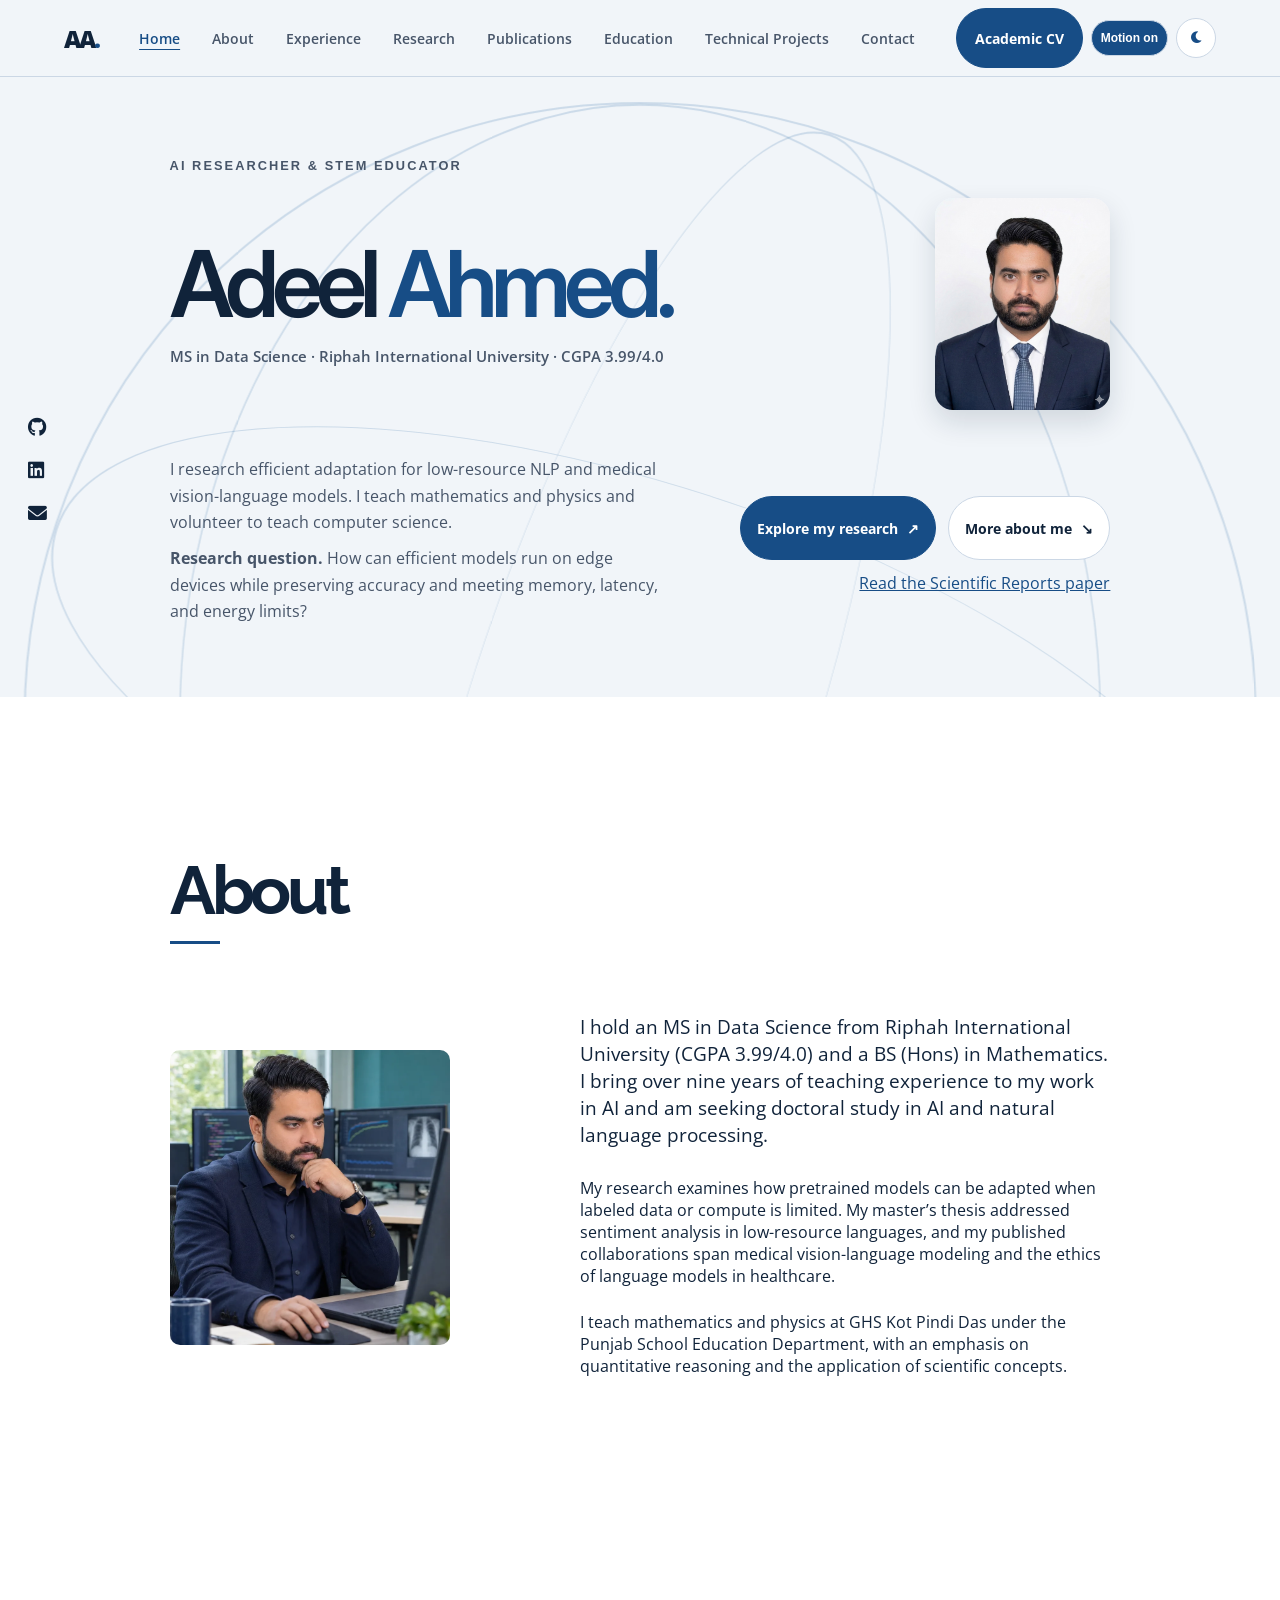
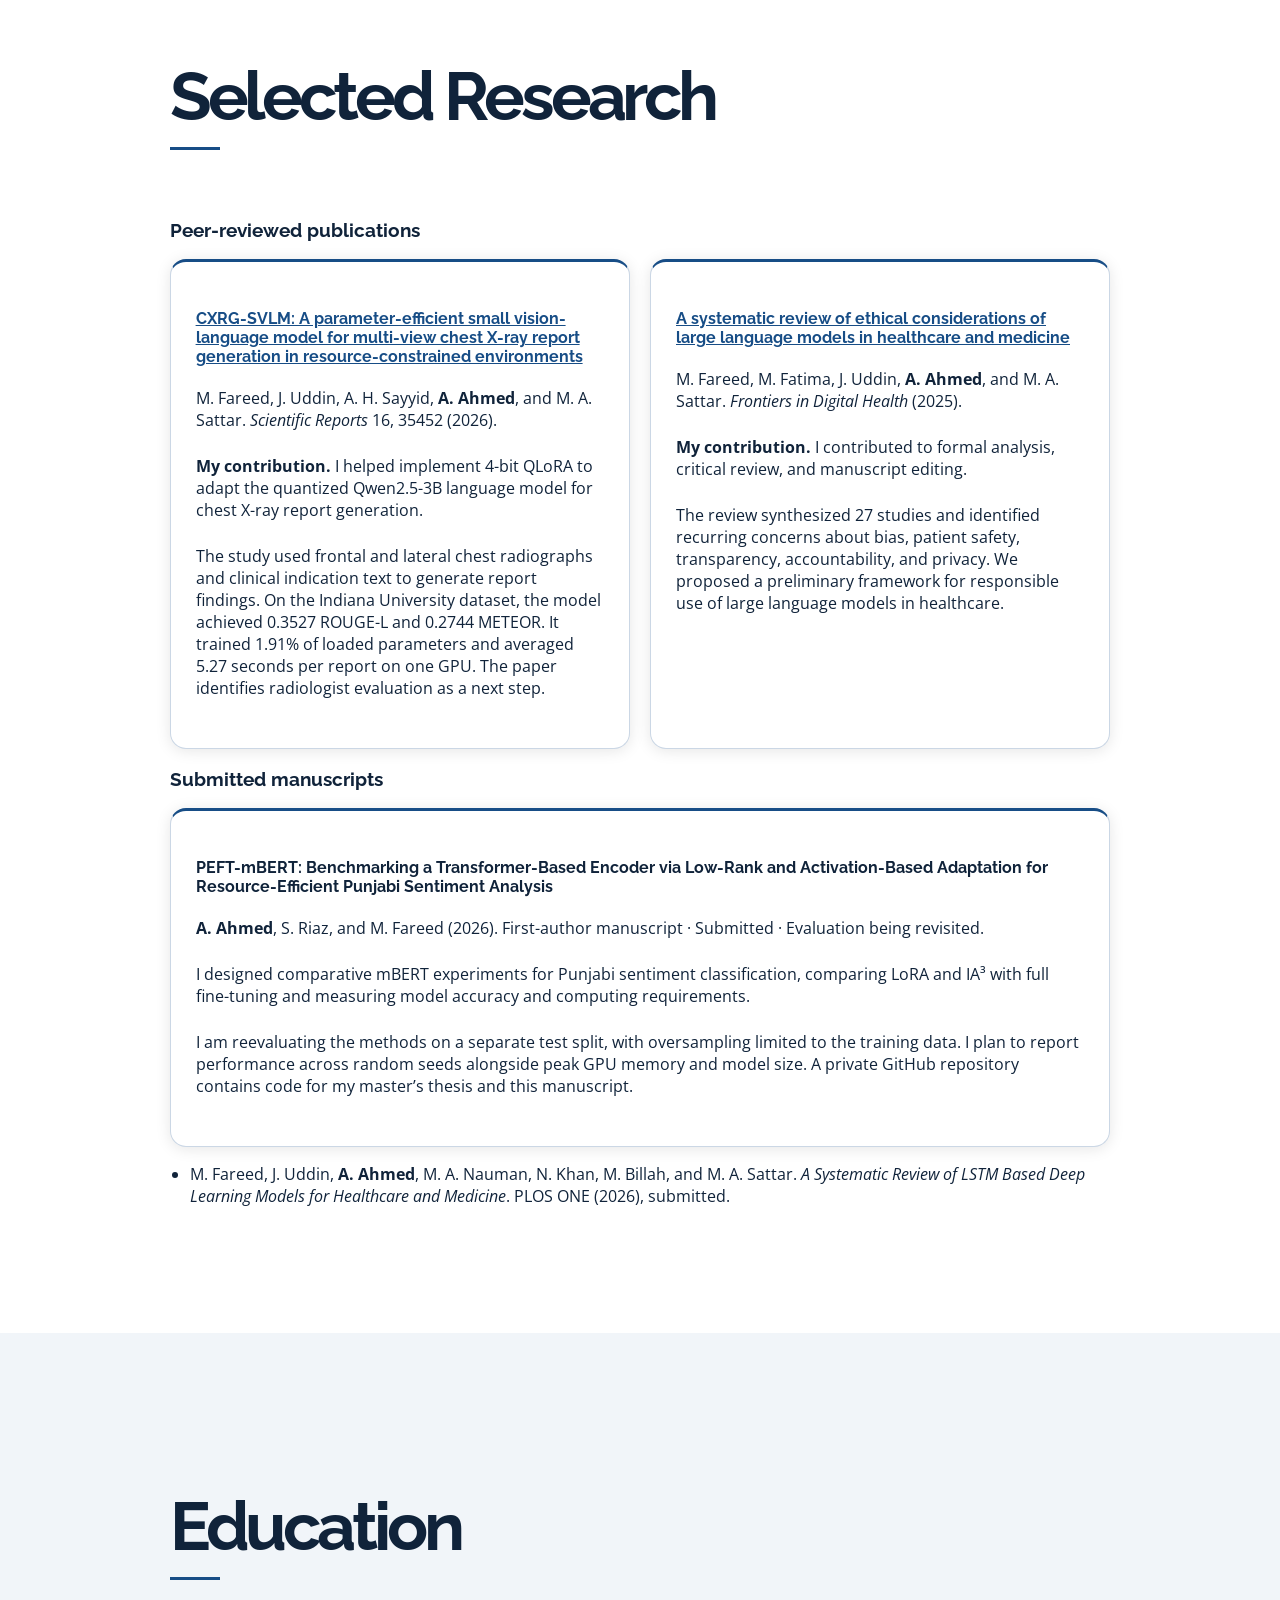
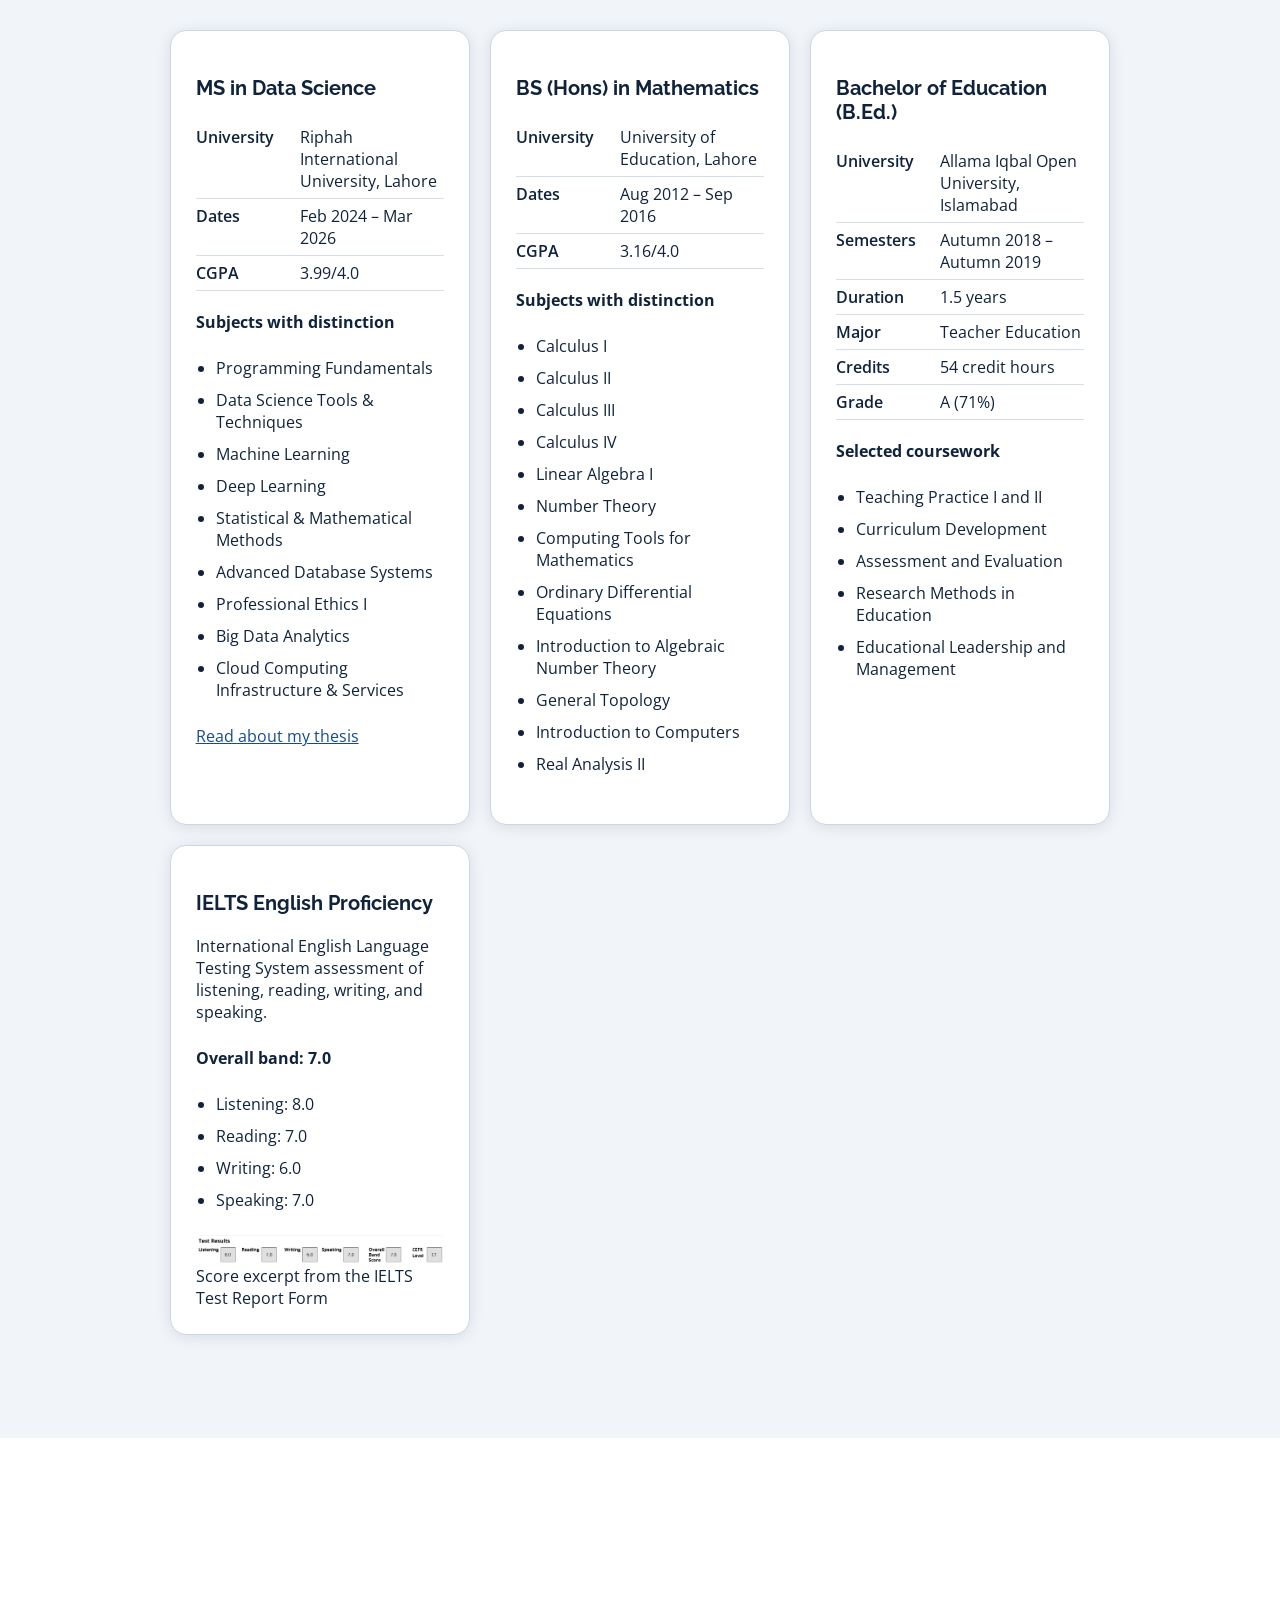
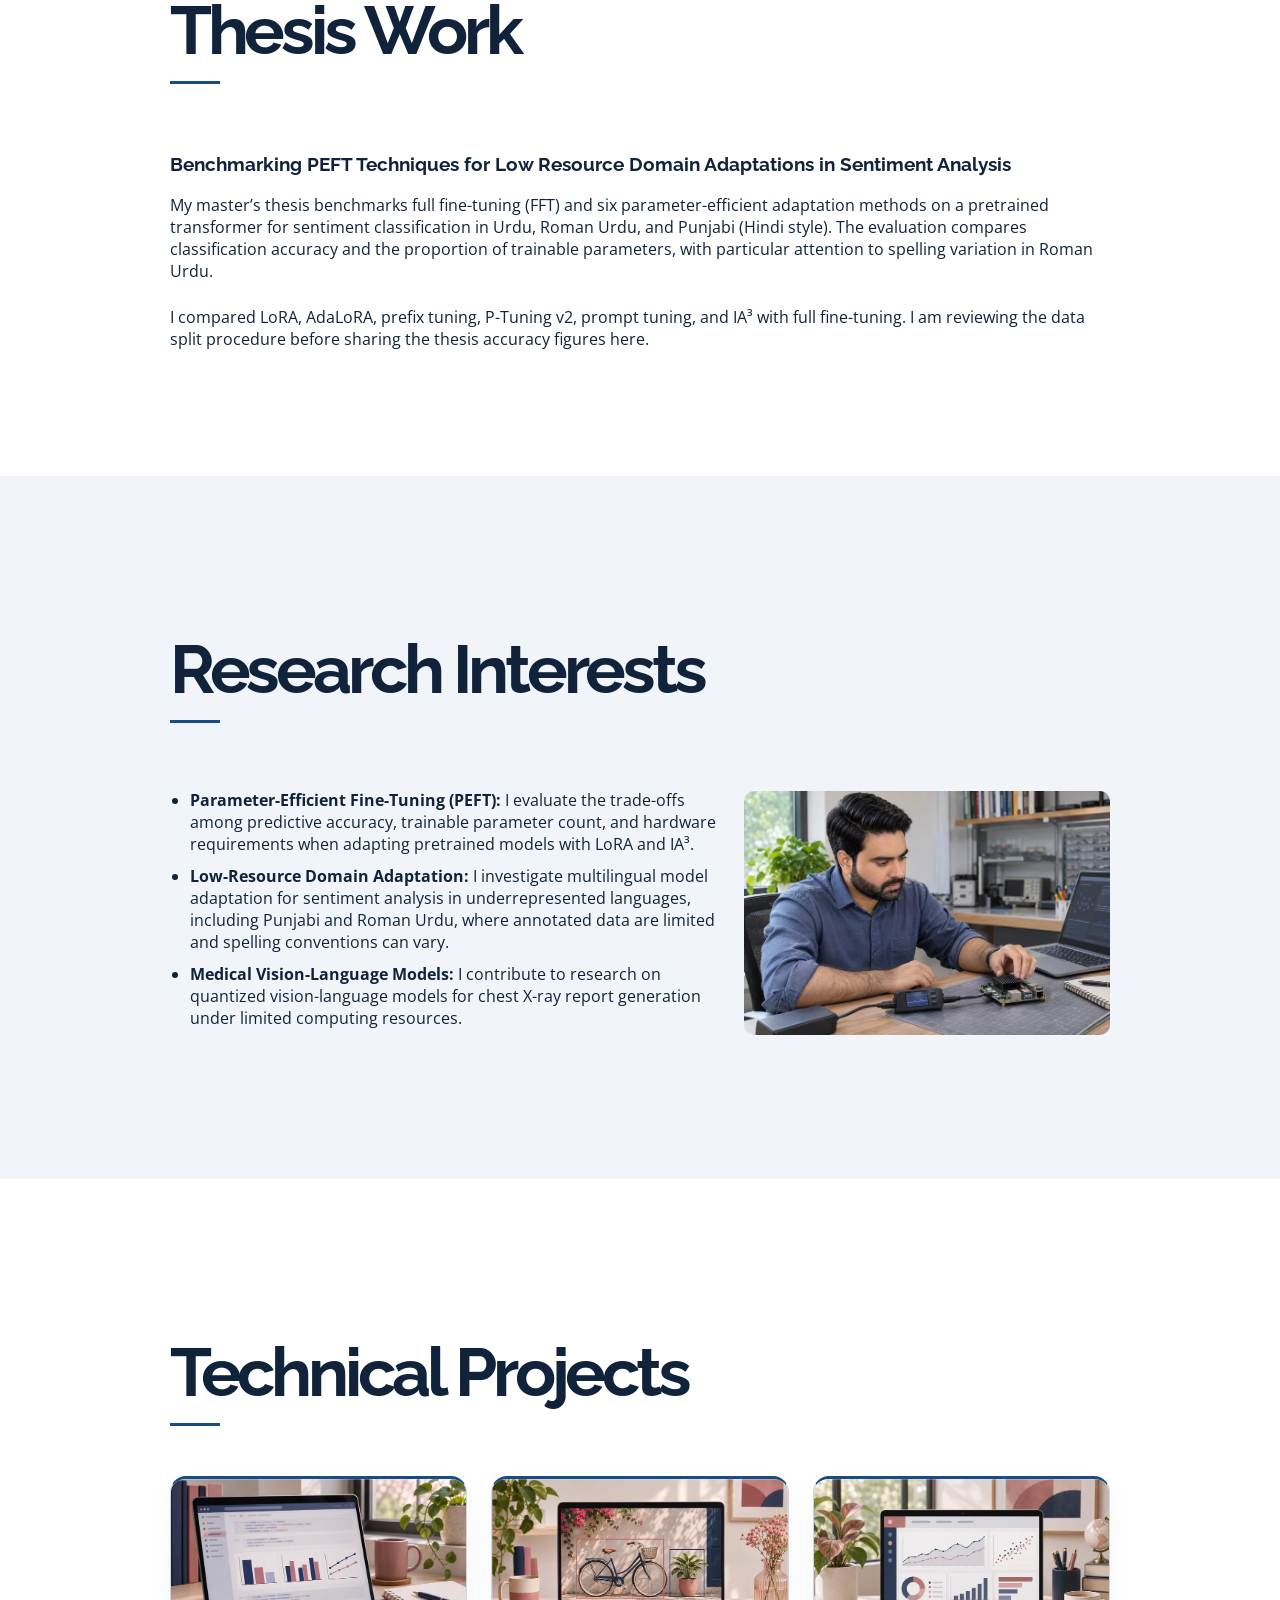
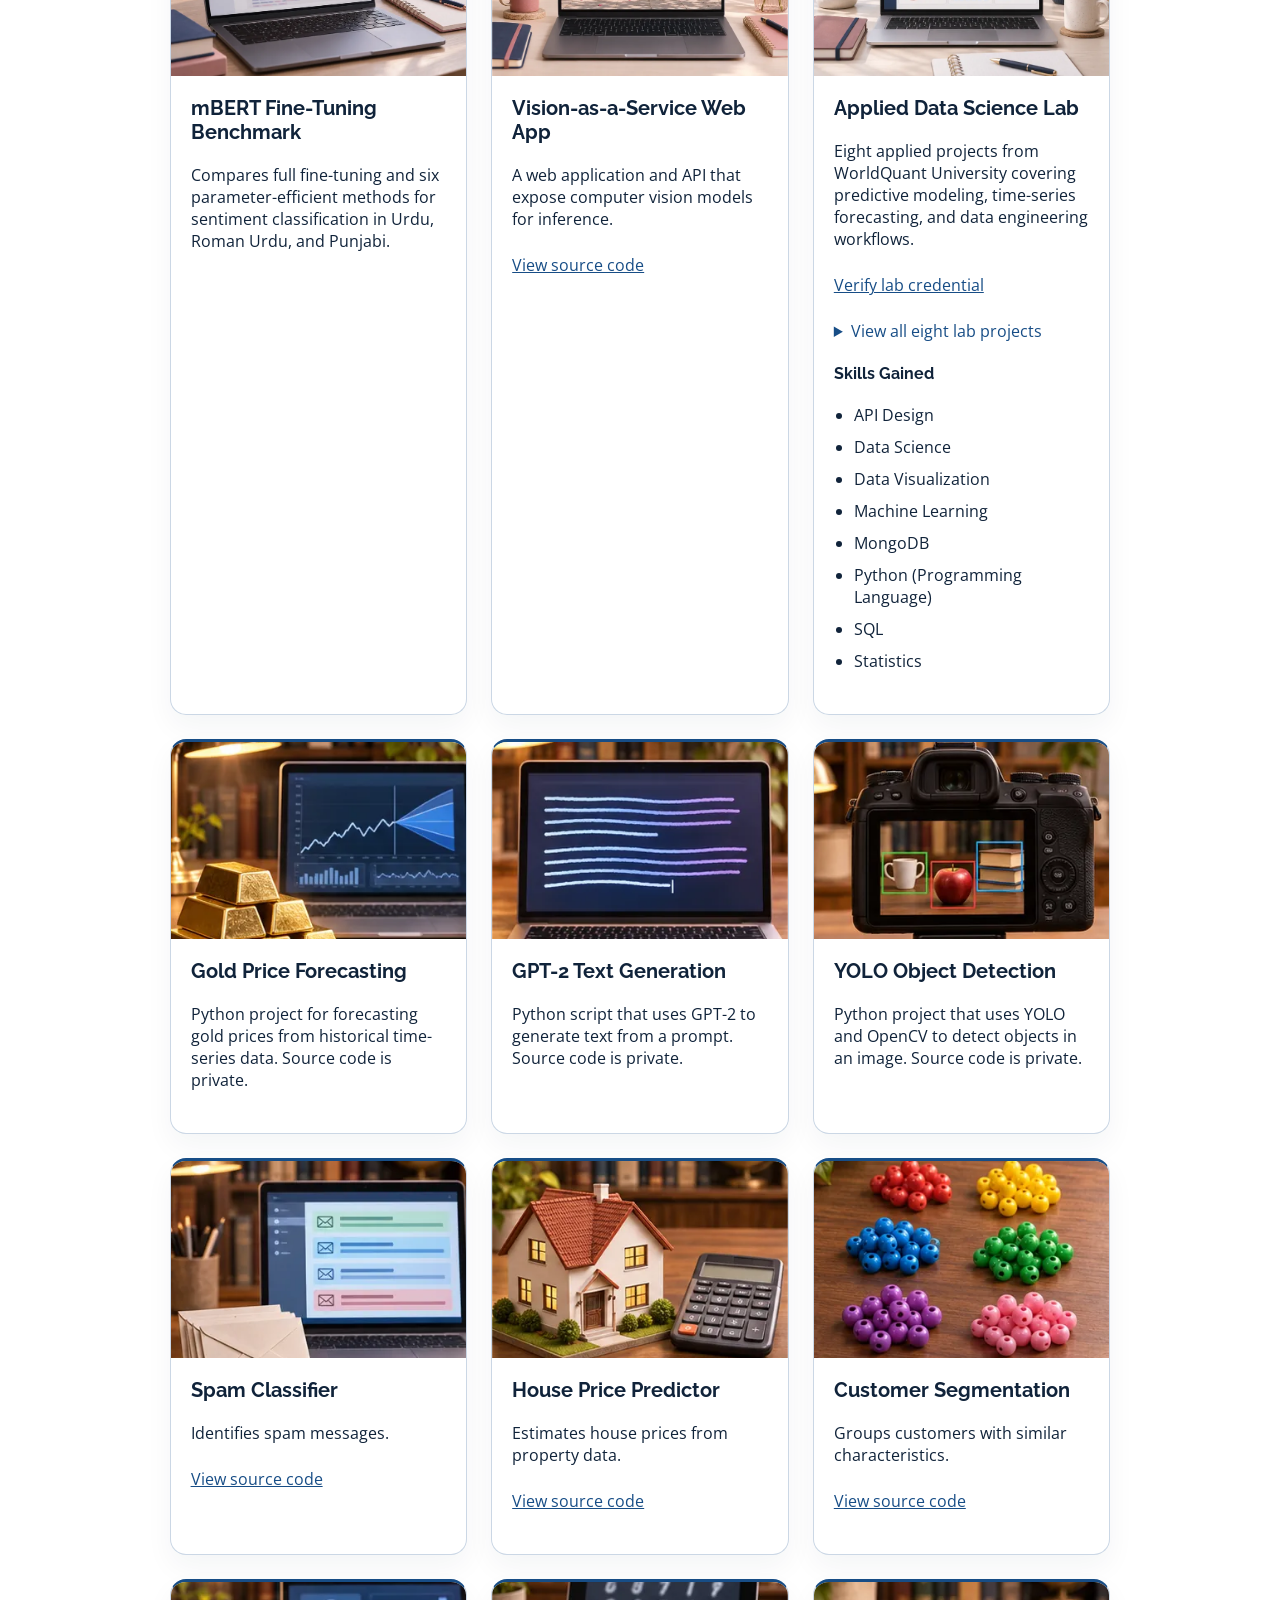
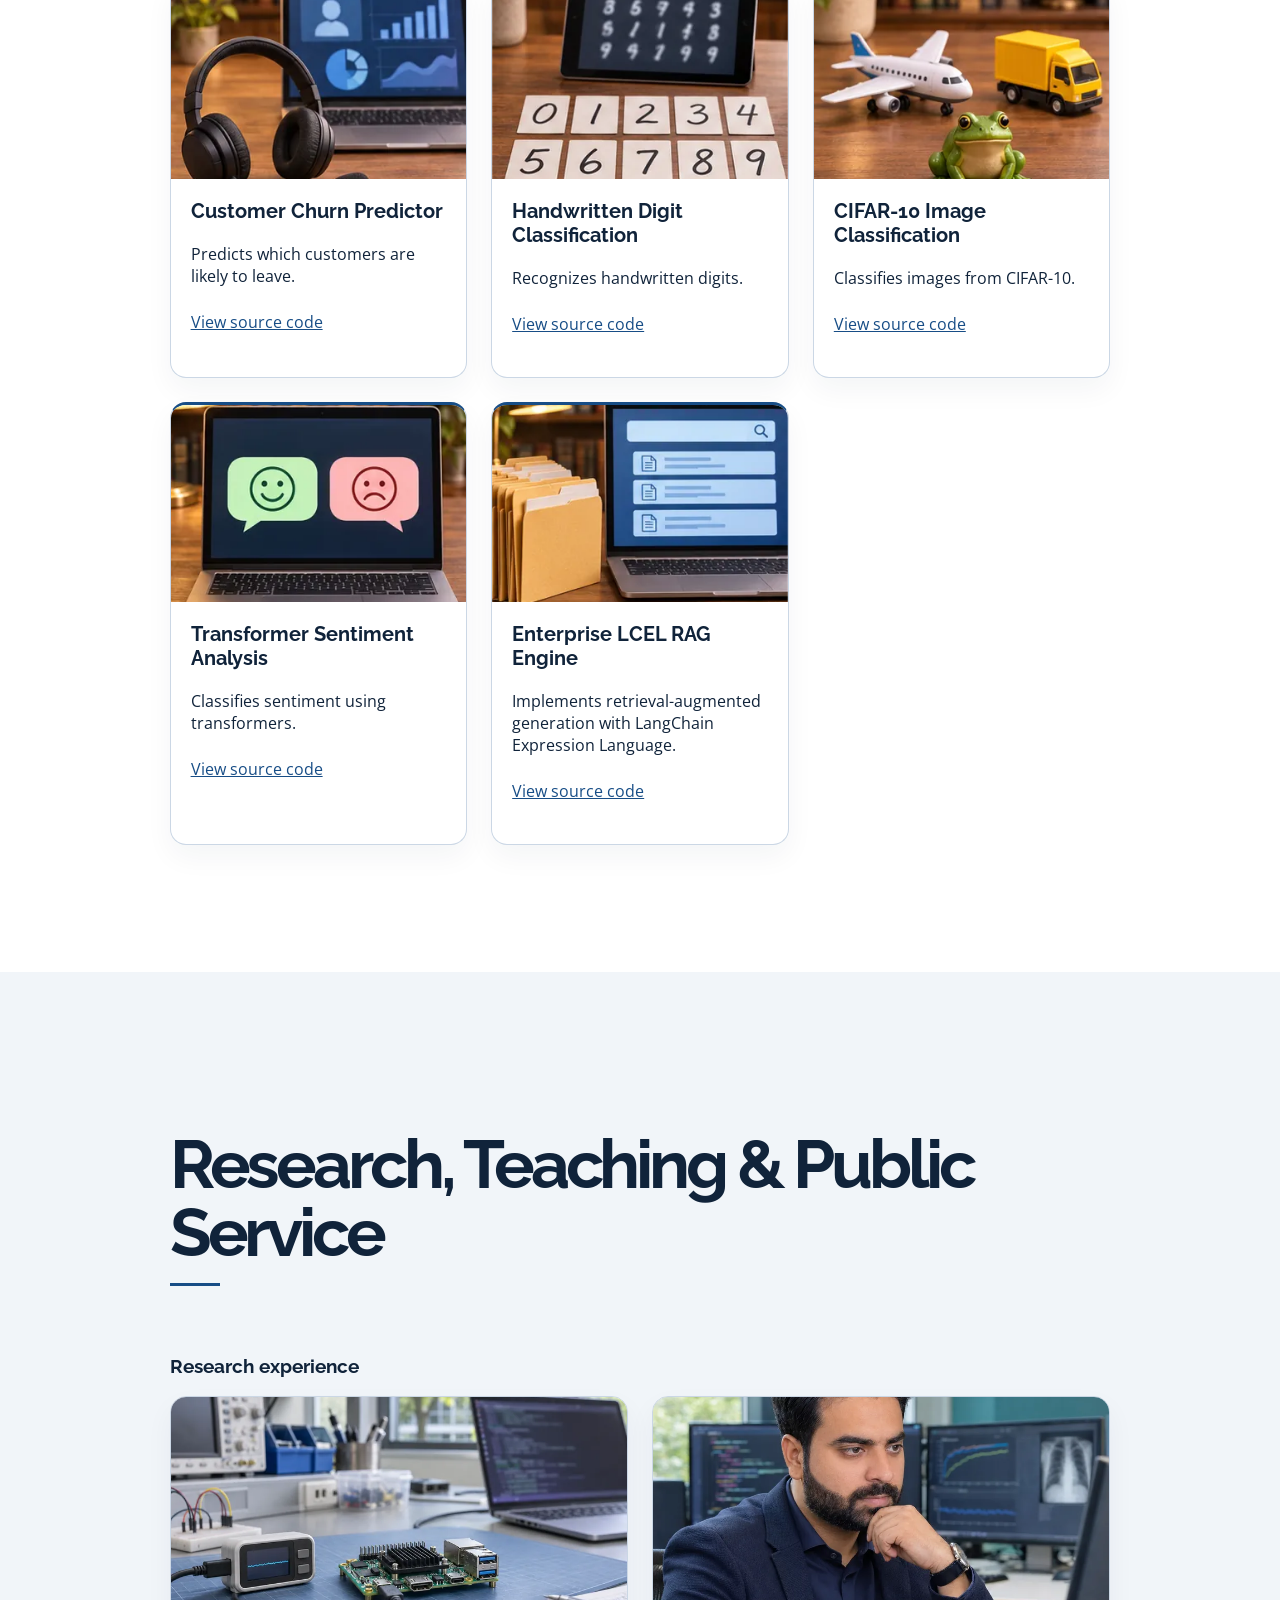
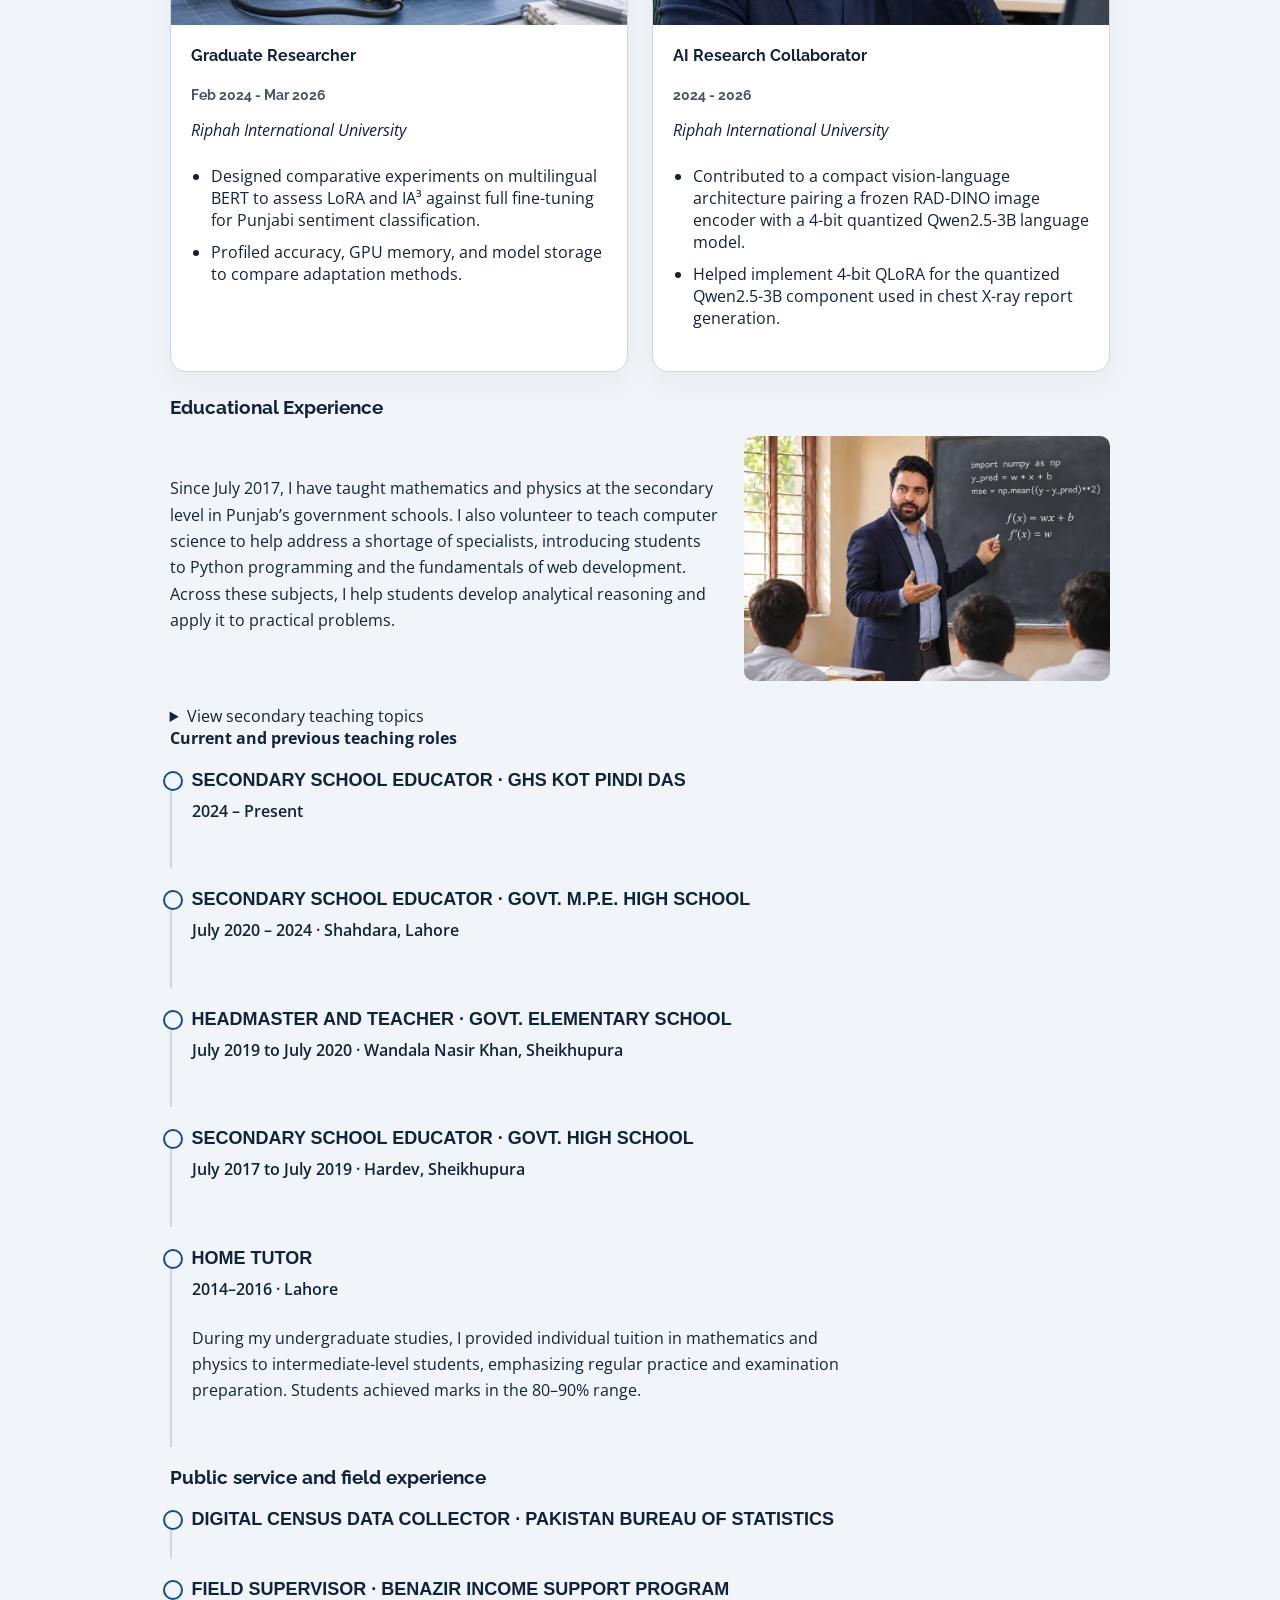
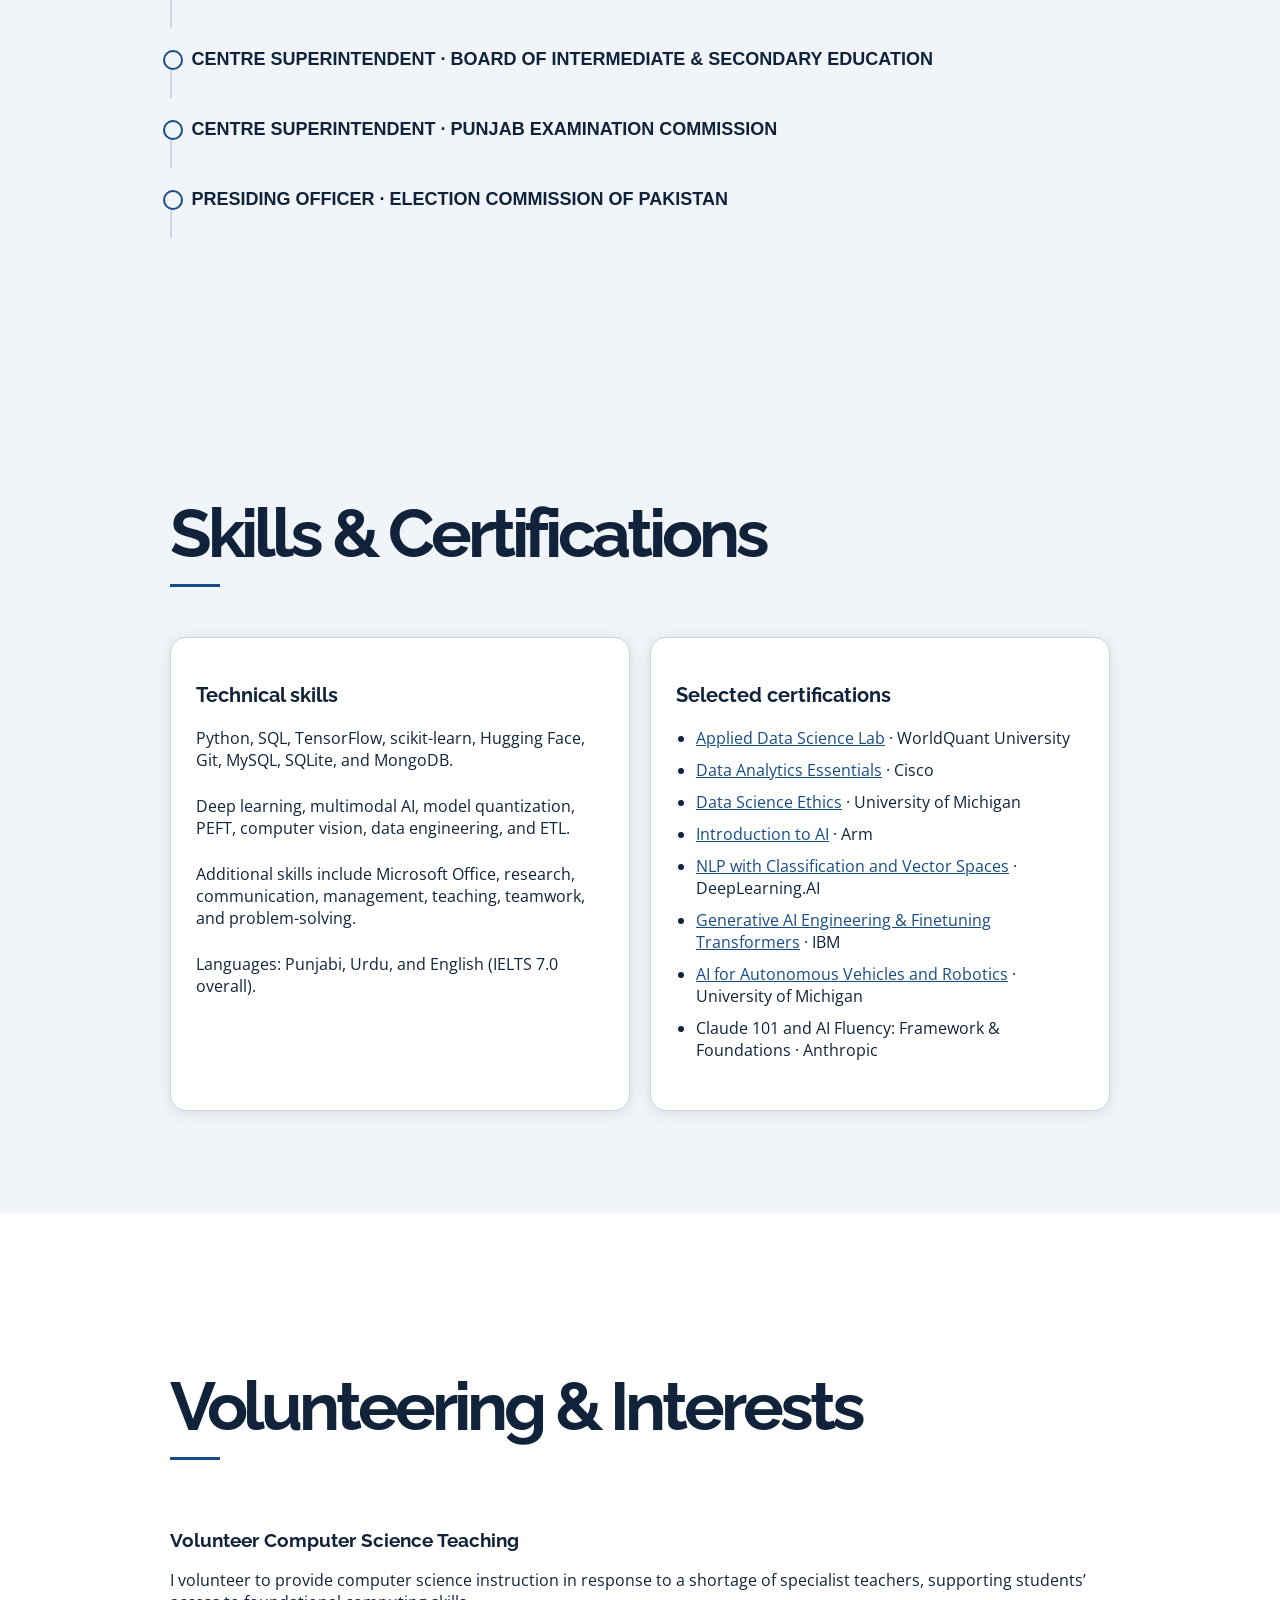
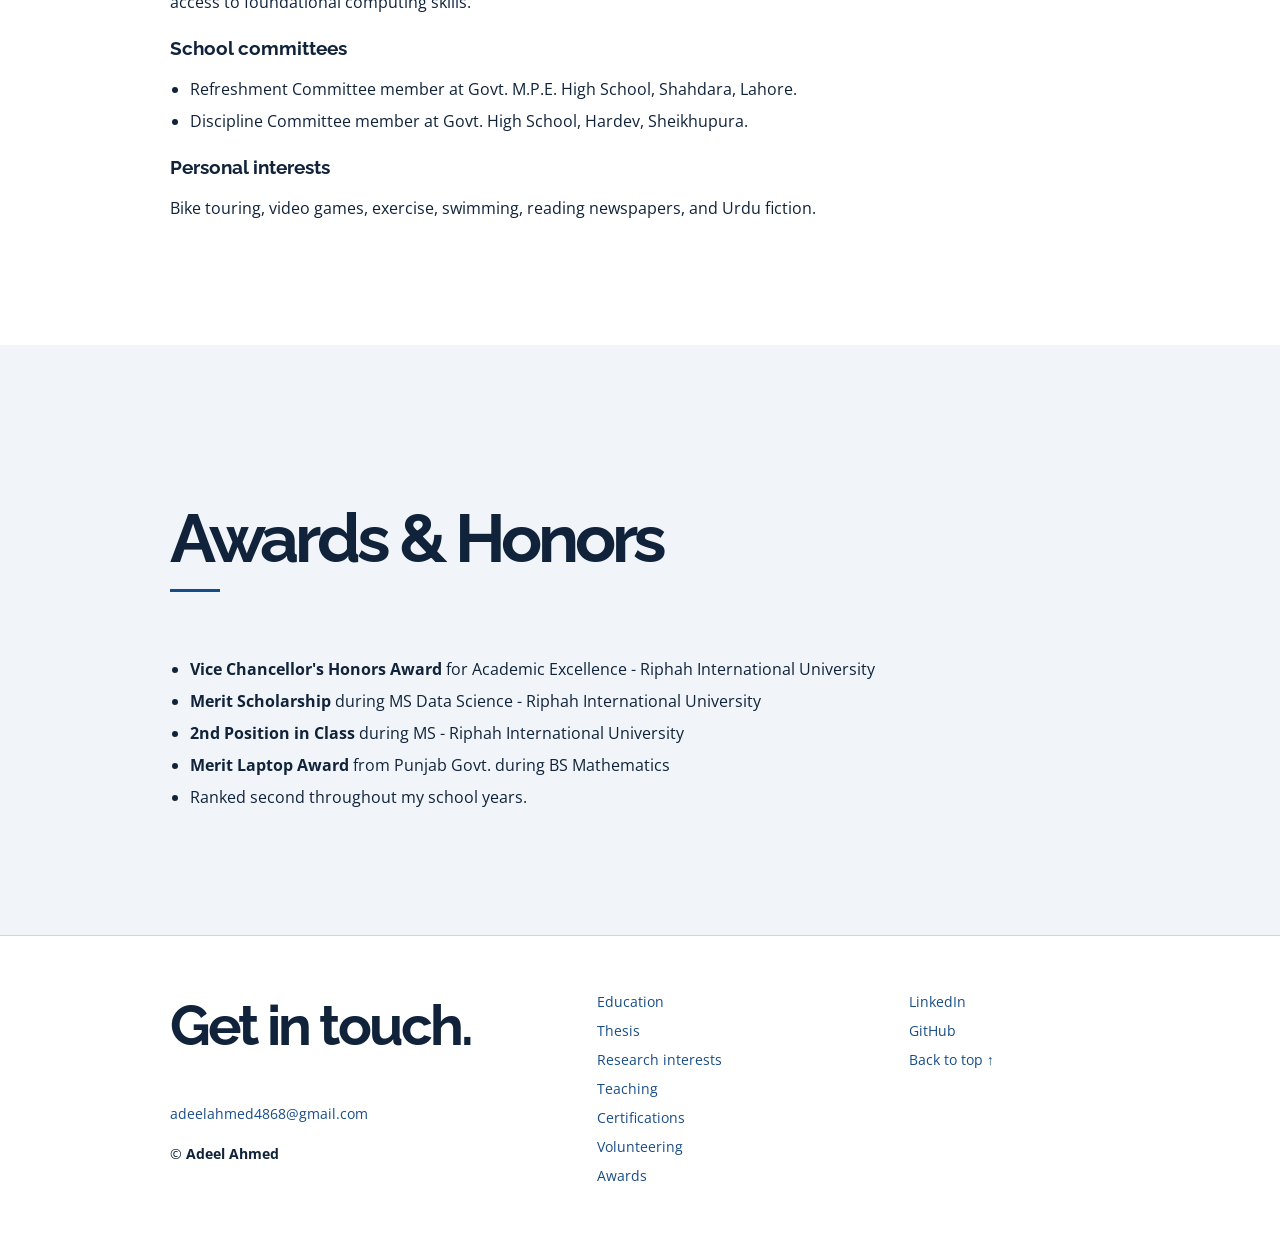
==== index.html @ d546932a "Add directional, depth, and image reveal animations" ====
<!DOCTYPE html>
<html lang="en">
<head>
    <meta charset="UTF-8">
    <meta name="viewport" content="width=device-width, initial-scale=1.0">
    <title>Adeel Ahmed | Academic Portfolio</title>
    <meta name="description" content="Adeel Ahmed researches parameter-efficient fine-tuning, low-resource NLP, and medical vision-language models.">
    <link href="https://fonts.googleapis.com/css2?family=Inter:wght@600&family=Open+Sans:wght@400;600;700&family=Raleway:wght@600;700&display=swap" rel="stylesheet">
    <link rel="stylesheet" href="https://cdnjs.cloudflare.com/ajax/libs/font-awesome/6.0.0/css/all.min.css">
    <link rel="stylesheet" href="style.css?v=33">
</head>
<body>
    <div class="scroll-progress" aria-hidden="true"></div>
    <a class="skip-link" href="#main">Skip to content</a>

    <header id="header">
        <div class="top-bar">
            <a class="wordmark" href="#hero" aria-label="Adeel Ahmed, home">AA<span>.</span></a>
            <nav id="navbar" aria-label="Main navigation">
                <a href="#hero">Home</a>
                <a href="#about">About</a>
                <a href="#experience">Experience</a>
                <a href="#research">Research</a>
                <a href="#publications">Publications</a>
                <a href="#education">Education</a>
                <a href="#projects">Technical Projects</a>
                <a href="#contact">Contact</a>
            </nav>
            <div class="top-actions">
                <a class="pill primary" href="cv.html">Academic CV</a>
                <button type="button" id="motion-toggle" aria-label="Animations" aria-pressed="false" hidden>Motion off</button>
                <button type="button" id="theme-toggle" aria-label="Switch to dark theme"><i class="fas fa-moon" aria-hidden="true"></i></button>
                <button type="button" id="mobile-toggle" aria-controls="navbar" aria-expanded="false" aria-label="Open navigation"><i class="fas fa-bars" aria-hidden="true"></i></button>
            </div>
        </div>
    </header>
    <aside class="social-rail" aria-label="Profile links">
        <a id="github-link" href="https://github.com/adeelahmed4868" aria-label="GitHub"><i class="fab fa-github" aria-hidden="true"></i></a>
        <a id="linkedin-link" href="https://www.linkedin.com/in/adeel-ahmed-8a3a82184" aria-label="LinkedIn"><i class="fab fa-linkedin" aria-hidden="true"></i></a>
        <a id="email-link" href="mailto:adeelahmed4868@gmail.com" aria-label="Email"><i class="fas fa-envelope" aria-hidden="true"></i></a>
    </aside>
    <main id="main" tabindex="-1">
        <section id="hero" aria-labelledby="hero-name">
            <div class="hero-orbit" aria-hidden="true"><span></span><span></span><span></span></div>
            <div class="hero-container">
                <p id="hero-role">AI Researcher &amp; STEM Educator</p>
                <div class="hero-heading">
                    <div class="hero-identity">
                        <h1 id="hero-name">Adeel <span>Ahmed.</span></h1>
                        <p class="hero-credential">MS in Data Science · Riphah International University · CGPA 3.99/4.0</p>
                    </div>
                    <figure class="hero-portrait"><img id="profile-img" src="photo.jpg" width="1299" height="1577" decoding="async" alt="Adeel Ahmed"></figure>
                </div>
                <div class="hero-bottom">
                    <div class="hero-description">
                        <p>I research efficient adaptation for low-resource NLP and medical vision-language models. I teach mathematics and physics and volunteer to teach computer science.</p>
                        <p><strong>Research question.</strong> How can efficient models run on edge devices while preserving accuracy and meeting memory, latency, and energy limits?</p>
                    </div>
                    <div class="hero-actions">
                        <a class="pill primary" href="#publications">Explore my research <span aria-hidden="true">↗</span></a>
                        <a class="pill" href="#about">More about me <span aria-hidden="true">↘</span></a>
                        <a class="paper-link" href="https://www.nature.com/articles/s41598-026-77203-3">Read the Scientific Reports paper</a>
                    </div>
                </div>
            </div>
        </section>
        <section id="about" class="about section-bg">
            <div class="container">
                <div class="section-title"><h2>About</h2></div>
                <div class="about-layout">
                    <figure class="about-lab">
                    <img src="ai-research-lab.webp" width="880" height="928" loading="lazy" decoding="async" alt="AI-generated portrait of Adeel Ahmed working at a machine learning workstation">
                </figure>
                    <div class="content" id="about-content"></div>
                </div>
            </div>
        </section>

        <section id="publications" class="publications section-bg">
            <div class="container">
                <div class="section-title"><h2>Selected Research</h2></div>
                <h3 id="contributions">Peer-reviewed publications</h3>
                <div class="grid">
                    <article class="card border-top-blue">
                        <h4><a href="https://www.nature.com/articles/s41598-026-77203-3">CXRG-SVLM: A parameter-efficient small vision-language model for multi-view chest X-ray report generation in resource-constrained environments</a></h4>
                        <p>M. Fareed, J. Uddin, A. H. Sayyid, <strong>A. Ahmed</strong>, and M. A. Sattar. <em>Scientific Reports</em> 16, 35452 (2026).</p>
                        <p><strong>My contribution.</strong> I helped implement 4-bit QLoRA to adapt the quantized Qwen2.5-3B language model for chest X-ray report generation.</p>
                        <p>The study used frontal and lateral chest radiographs and clinical indication text to generate report findings. On the Indiana University dataset, the model achieved 0.3527 ROUGE-L and 0.2744 METEOR. It trained 1.91% of loaded parameters and averaged 5.27 seconds per report on one GPU. The paper identifies radiologist evaluation as a next step.</p>
                    </article>
                    <article class="card border-top-blue">
                        <h4><a href="https://doi.org/10.3389/fdgth.2025.1653631">A systematic review of ethical considerations of large language models in healthcare and medicine</a></h4>
                        <p>M. Fareed, M. Fatima, J. Uddin, <strong>A. Ahmed</strong>, and M. A. Sattar. <em>Frontiers in Digital Health</em> (2025).</p>
                        <p><strong>My contribution.</strong> I contributed to formal analysis, critical review, and manuscript editing.</p>
                        <p>The review synthesized 27 studies and identified recurring concerns about bias, patient safety, transparency, accountability, and privacy. We proposed a preliminary framework for responsible use of large language models in healthcare.</p>
                    </article>
                </div>
                <h3>Submitted manuscripts</h3>
                <article class="card border-top-blue" id="peft-mbert-paper">
                    <h4>PEFT-mBERT: Benchmarking a Transformer-Based Encoder via Low-Rank and Activation-Based Adaptation for Resource-Efficient Punjabi Sentiment Analysis</h4>
                    <p><strong>A. Ahmed</strong>, S. Riaz, and M. Fareed (2026). First-author manuscript · Submitted · Evaluation being revisited.</p>
                    <p>I designed comparative mBERT experiments for Punjabi sentiment classification, comparing LoRA and IA³ with full fine-tuning and measuring model accuracy and computing requirements.</p>
                    <p>I am reevaluating the methods on a separate test split, with oversampling limited to the training data. I plan to report performance across random seeds alongside peak GPU memory and model size. A private GitHub repository contains code for my master’s thesis and this manuscript.</p>
                </article>
                <ul class="pub-list">
                    <li>M. Fareed, J. Uddin, <strong>A. Ahmed</strong>, M. A. Nauman, N. Khan, M. Billah, and M. A. Sattar. <em>A Systematic Review of LSTM Based Deep Learning Models for Healthcare and Medicine</em>. PLOS ONE (2026), submitted.</li>
                </ul>
            </div>
        </section>



        <section id="education">
            <div class="container">
                <div class="section-title"><h2>Education</h2></div>
                <div class="grid">
                    <article class="card"><h3>MS in Data Science</h3><dl class="degree-details">
                            <div><dt>University</dt><dd>Riphah International University, Lahore</dd></div>
                            <div><dt>Dates</dt><dd>Feb 2024 – Mar 2026</dd></div>
                            <div><dt>CGPA</dt><dd>3.99/4.0</dd></div>
                        </dl><p><strong>Subjects with distinction</strong></p>
                        <ul>
                            <li>Programming Fundamentals</li>
                            <li>Data Science Tools &amp; Techniques</li>
                            <li>Machine Learning</li>
                            <li>Deep Learning</li>
                            <li>Statistical &amp; Mathematical Methods</li>
                            <li>Advanced Database Systems</li>
                            <li>Professional Ethics I</li>
                            <li>Big Data Analytics</li>
                            <li>Cloud Computing Infrastructure &amp; Services</li>
                        </ul>
                        <p><a href="#thesis-work">Read about my thesis</a></p></article>
                    <article class="card"><h3>BS (Hons) in Mathematics</h3><dl class="degree-details">
                            <div><dt>University</dt><dd>University of Education, Lahore</dd></div>
                            <div><dt>Dates</dt><dd>Aug 2012 – Sep 2016</dd></div>
                            <div><dt>CGPA</dt><dd>3.16/4.0</dd></div>
                        </dl><p><strong>Subjects with distinction</strong></p>
                        <ul>
                            <li>Calculus I</li>
                            <li>Calculus II</li>
                            <li>Calculus III</li>
                            <li>Calculus IV</li>
                            <li>Linear Algebra I</li>
                            <li>Number Theory</li>
                            <li>Computing Tools for Mathematics</li>
                            <li>Ordinary Differential Equations</li>
                            <li>Introduction to Algebraic Number Theory</li>
                            <li>General Topology</li>
                            <li>Introduction to Computers</li>
                            <li>Real Analysis II</li>
                        </ul></article>
                    <article class="card" id="bed">
                        <h3>Bachelor of Education (B.Ed.)</h3>
                        <dl class="degree-details">
                            <div><dt>University</dt><dd>Allama Iqbal Open University, Islamabad</dd></div>
                            <div><dt>Semesters</dt><dd>Autumn 2018 – Autumn 2019</dd></div>
                            <div><dt>Duration</dt><dd>1.5 years</dd></div>
                            <div><dt>Major</dt><dd>Teacher Education</dd></div>
                            <div><dt>Credits</dt><dd>54 credit hours</dd></div>
                            <div><dt>Grade</dt><dd>A (71%)</dd></div>
                        </dl>
                        <p><strong>Selected coursework</strong></p>
                        <ul>
                            <li>Teaching Practice I and II</li>
                            <li>Curriculum Development</li>
                            <li>Assessment and Evaluation</li>
                            <li>Research Methods in Education</li>
                            <li>Educational Leadership and Management</li>
                        </ul>
                    </article>
                    <article class="card" id="ielts">
                        <h3>IELTS English Proficiency</h3>
                        <p>International English Language Testing System assessment of listening, reading, writing, and speaking.</p>
                        <p><strong>Overall band: 7.0</strong></p>
                        <ul>
                            <li>Listening: 8.0</li>
                            <li>Reading: 7.0</li>
                            <li>Writing: 6.0</li>
                            <li>Speaking: 7.0</li>
                        </ul>
                        <figure style="margin: 1rem 0 0;">
                            <img src="ielts-results.png" width="1140" height="138" loading="lazy" decoding="async" style="max-width: 100%; height: auto; display: block;" alt="IELTS Test Report Form scores: Listening 8.0, Reading 7.0, Writing 6.0, Speaking 7.0, overall 7.0, CEFR C1.">
                            <figcaption>Score excerpt from the IELTS Test Report Form</figcaption>
                        </figure>
                    </article>
                </div>
            </div>
        </section>

        <section id="thesis-work" class="section-bg">
            <div class="container">
                <div class="section-title"><h2>Thesis Work</h2></div>
                <h3>Benchmarking PEFT Techniques for Low Resource Domain Adaptations in Sentiment Analysis</h3>
                <p>My master’s thesis benchmarks full fine-tuning (FFT) and six parameter-efficient adaptation methods on a pretrained transformer for sentiment classification in Urdu, Roman Urdu, and Punjabi (Hindi style). The evaluation compares classification accuracy and the proportion of trainable parameters, with particular attention to spelling variation in Roman Urdu.</p>
                <p>I compared LoRA, AdaLoRA, prefix tuning, P-Tuning v2, prompt tuning, and IA³ with full fine-tuning. I am reviewing the data split procedure before sharing the thesis accuracy figures here.</p>
            </div>
        </section>

        <section id="research" class="research">
            <div class="container">
                <div class="section-title"><h2>Research Interests</h2></div>
                <div class="section-visual">
                    <div class="content">
                        <ul id="research-list"></ul>
                    </div>
                    <figure>
                        <img src="adeel-edge-ai.webp" width="800" height="533" loading="lazy" decoding="async" alt="Adeel Ahmed examining an edge computing board and power meter">
                    </figure>
                </div>
            </div>
        </section>



        <section id="projects" class="projects section-bg">
            <div class="container">
                <div class="section-title"><h2>Technical Projects</h2></div>
                <div class="featured-work" id="projects-grid"></div>
            </div>
        </section>

        <section id="experience" class="experience">
            <div class="container">
                <div class="section-title"><h2>Research, Teaching &amp; Public Service</h2></div>
                <h3>Research experience</h3>
                <div class="experience-cards" id="experience-content"></div>
                <h3 id="teaching">Educational Experience</h3>
                <div class="section-visual">
                    <p class="teaching-intro">Since July 2017, I have taught mathematics and physics at the secondary level in Punjab’s government schools. I also volunteer to teach computer science to help address a shortage of specialists, introducing students to Python programming and the fundamentals of web development. Across these subjects, I help students develop analytical reasoning and apply it to practical problems.</p>
                    <figure>
                        <img src="adeel-teaching-ml.webp" width="800" height="533" loading="lazy" decoding="async" alt="Adeel Ahmed at a chalkboard showing linear regression and mean squared error in Python-style notation">
                    </figure>
                </div>
                <details>
                    <summary>View secondary teaching topics</summary>
                <div class="teaching-subjects">
                    <div class="card">
                        <h4>Mathematics</h4>
                        <ul>
                            <li>Real and complex numbers</li>
                            <li>Sets, logic, and functions</li>
                            <li>Matrices, determinants, and vectors</li>
                            <li>Algebraic expressions, formulas, and factorization</li>
                            <li>Linear and quadratic equations</li>
                            <li>Variations and partial fractions</li>
                            <li>Logarithms</li>
                            <li>Coordinate geometry and graphs</li>
                            <li>Trigonometry</li>
                            <li>Theoretical and practical geometry: triangles, circles, tangents, and chords</li>
                            <li>Basic statistics, probability, and information handling</li>
                        </ul>
                    </div>
                    <div class="card">
                        <h4>Physics</h4>
                        <ul>
                            <li>Physical quantities and measurement</li>
                            <li>Kinematics and dynamics</li>
                            <li>Turning effect of forces and gravitation</li>
                            <li>Work and energy</li>
                            <li>Properties of matter</li>
                            <li>Thermal properties of matter and heat transfer</li>
                            <li>Simple harmonic motion and waves</li>
                            <li>Sound and geometrical optics</li>
                            <li>Electrostatics and current electricity</li>
                            <li>Electromagnetism and basic electronics</li>
                            <li>Information and communication technology</li>
                            <li>Atomic and nuclear physics</li>
                        </ul>
                    </div>
                    <div class="card">
                        <h4>Computer Science</h4>
                        <ul>
                            <li>Computational systems and system design</li>
                            <li>Operating systems and computer networks</li>
                            <li>Computational thinking</li>
                            <li>Web development with HTML, CSS, and JavaScript</li>
                            <li>Python programming and control structures</li>
                            <li>Data gathering and data science</li>
                            <li>Artificial intelligence and machine learning</li>
                            <li>Emerging technologies and applications of AI</li>
                            <li>System recovery and advanced maintenance</li>
                            <li>Ethical, social, and legal issues in computing</li>
                            <li>Digital entrepreneurship</li>
                        </ul>
                    </div>
                </div>
                </details>
                <p class="teaching-history-label"><strong>Current and previous teaching roles</strong></p>
                <article class="resume-item">
                    <h4>Secondary School Educator · GHS Kot Pindi Das</h4>
                    <p>2024 – Present</p>
                </article>
                <article class="resume-item">
                    <h4>Secondary School Educator · Govt. M.P.E. High School</h4>
                    <p>July 2020 – 2024 · Shahdara, Lahore</p>
                </article>
                <article class="resume-item">
                    <h4>Headmaster and Teacher · Govt. Elementary School</h4>
                    <p>July 2019 to July 2020 · Wandala Nasir Khan, Sheikhupura</p>
                </article>
                <article class="resume-item">
                    <h4>Secondary School Educator · Govt. High School</h4>
                    <p>July 2017 to July 2019 · Hardev, Sheikhupura</p>
                </article>
                <article class="resume-item">
                    <h4>Home Tutor</h4>
                    <p>2014–2016 · Lahore</p>
                    <p>During my undergraduate studies, I provided individual tuition in mathematics and physics to intermediate-level students, emphasizing regular practice and examination preparation. Students achieved marks in the 80–90% range.</p>
                </article>
                <h3>Public service and field experience</h3>
                <article class="resume-item">
                    <h4>Digital Census Data Collector · Pakistan Bureau of Statistics</h4>
                </article>
                <article class="resume-item">
                    <h4>Field Supervisor · Benazir Income Support Program</h4>
                </article>
                <article class="resume-item">
                    <h4>Centre Superintendent · Board of Intermediate &amp; Secondary Education</h4>
                </article>
                <article class="resume-item">
                    <h4>Centre Superintendent · Punjab Examination Commission</h4>
                </article>
                <article class="resume-item">
                    <h4>Presiding Officer · Election Commission of Pakistan</h4>
                </article>
            </div>
        </section>


        <section id="credentials">
            <div class="container">
                <div class="section-title"><h2>Skills &amp; Certifications</h2></div>
                <div class="grid">
                    <article class="card"><h3>Technical skills</h3><p>Python, SQL, TensorFlow, scikit-learn, Hugging Face, Git, MySQL, SQLite, and MongoDB.</p><p>Deep learning, multimodal AI, model quantization, PEFT, computer vision, data engineering, and ETL.</p><p>Additional skills include Microsoft Office, research, communication, management, teaching, teamwork, and problem-solving.</p><p>Languages: Punjabi, Urdu, and English (IELTS 7.0 overall).</p></article>
                    <article class="card"><h3>Selected certifications</h3><ul>
                        <li><a href="https://www.credly.com/badges/923bd7b8-6fa6-49db-8311-947cc9add862/academic_transcript">Applied Data Science Lab</a> · WorldQuant University</li>
                        <li><a href="https://www.credly.com/badges/1a4ed57d-3307-48dc-9c80-0d50f129719e/academic_transcript">Data Analytics Essentials</a> · Cisco</li>
                        <li><a href="https://coursera.org/verify/GYJXCI9OGZMU">Data Science Ethics</a> · University of Michigan</li>
                        <li><a href="https://coursera.org/verify/VRCMTGZQ4B94">Introduction to AI</a> · Arm</li>
                        <li><a href="https://coursera.org/verify/CN8VSALGCPPS">NLP with Classification and Vector Spaces</a> · DeepLearning.AI</li>
                        <li><a href="https://coursera.org/verify/SNHB6K4367EE">Generative AI Engineering &amp; Finetuning Transformers</a> · IBM</li>
                        <li><a href="https://coursera.org/verify/J1RTTJDJU6GK">AI for Autonomous Vehicles and Robotics</a> · University of Michigan</li>
                        <li>Claude 101 and AI Fluency: Framework &amp; Foundations · Anthropic</li>
                    </ul></article>
                </div>
            </div>
        </section>

        <section id="community" class="section-bg">
            <div class="container">
                <div class="section-title"><h2>Volunteering &amp; Interests</h2></div>
                <h3>Volunteer Computer Science Teaching</h3>
                <p>I volunteer to provide computer science instruction in response to a shortage of specialist teachers, supporting students’ access to foundational computing skills.</p>
                <h3>School committees</h3>
                <ul>
                    <li>Refreshment Committee member at Govt. M.P.E. High School, Shahdara, Lahore.</li>
                    <li>Discipline Committee member at Govt. High School, Hardev, Sheikhupura.</li>
                </ul>
                <h3>Personal interests</h3>
                <p>Bike touring, video games, exercise, swimming, reading newspapers, and Urdu fiction.</p>
            </div>
        </section>

        <section id="awards" class="awards">
            <div class="container">
                <div class="section-title"><h2>Awards &amp; Honors</h2></div>
                <ul id="awards-list"></ul>
            </div>
        </section>
    </main>

    <footer id="footer">
        <div class="container footer-layout">
            <div id="contact">
                <h2>Get in touch.</h2>
                <p><a href="mailto:adeelahmed4868@gmail.com">adeelahmed4868@gmail.com</a></p>
                <p>&copy; <strong id="footer-name">Adeel Ahmed</strong></p>
            </div>
            <nav aria-label="Explore portfolio">
                <a href="#education">Education</a>
                <a href="#thesis-work">Thesis</a>
                <a href="#research">Research interests</a>
                <a href="#teaching">Teaching</a>
                <a href="#credentials">Certifications</a>
                <a href="#community">Volunteering</a>
                <a href="#awards">Awards</a>
            </nav>
            <nav aria-label="Connect">
                <a href="https://www.linkedin.com/in/adeel-ahmed-8a3a82184">LinkedIn</a>
                <a href="https://github.com/adeelahmed4868">GitHub</a>
                <a href="#hero">Back to top ↑</a>
            </nav>
        </div>
    </footer>

    <!-- Load Data and Application Logic -->
    <script src="data.js?v=28"></script>
    <script src="app.js?v=31"></script>
    
</body>
</html>
---- style.css ----
/* General Reset & Typography */
body {
    font-family: "Open Sans", sans-serif;
    color: #272829;
    margin: 0;
    padding: 0;

}
a {
    text-decoration: none;
    color: #149ddd;
}
a:hover {
    color: #37b3ed;
    text-decoration: none;
}
h1, h2, h3, h4, h5, h6 {
    font-family: "Raleway", sans-serif;
}

/* Sidebar / Header */
#header {
    position: fixed;
    top: 0;
    left: 0;
    bottom: 0;
    width: min(300px, 85vw);
    box-sizing: border-box;
    z-index: 9997;

    padding: 0 15px;
    background: #040b14;
    overflow-y: auto;
}
#header .profile img {
    margin: 15px auto;
    display: block;
    width: 120px;
    border: 8px solid #2c2f3f;
    border-radius: 50%;
}
#header .profile h1 {
    font-size: 24px;
    margin: 0;
    padding: 0;
    font-weight: 600;
    text-align: center;
}
#header .profile h1 a {
    color: #fff;
}
#header .social-links {
    margin-top: 15px;
    text-align: center;
}
#header .social-links a {
    font-size: 18px;
    display: inline-grid;
    place-items: center;
    background: #212431;
    color: #fff;
    line-height: 1;
    margin-right: 4px;
    border-radius: 50%;
    text-align: center;
    width: 36px;
    height: 36px;
    transition: 0.3s;
}
#header .social-links a:hover {
    background: #149ddd;
}

/* Navigation Menu */
.nav-menu {
    padding: 30px 0 0 0;
}
.nav-menu * {
    margin: 0;
    padding: 0;
    list-style: none;
}
.nav-menu ul li {
    position: relative;
    white-space: nowrap;
}
.nav-menu a {
    display: flex;
    align-items: center;
    color: #a8a9b4;
    padding: 12px 15px;
    margin-bottom: 8px;
    transition: 0.3s;
    font-size: 15px;
}
.nav-menu a i {
    font-size: 20px;
    padding-right: 8px;
    color: #6f7180;
}
.nav-menu a:hover, .nav-menu .active, .nav-menu .active i, .nav-menu a:hover i {
    color: #fff;
}

/* Main Area */
#main {
    margin-left: 300px;

}
.container {
    max-width: 1000px;
    margin: 0 auto;
    padding: 0 20px;
}
.section-bg {
    background: #f5f8fd;
}
section {
    padding: 60px 0;
    overflow: hidden;
}
.section-title {
    padding-bottom: 30px;
}
.section-title h2 {
    font-size: 32px;
    font-weight: bold;
    margin-bottom: 20px;
    padding-bottom: 20px;
    position: relative;
    color: #173b6c;
}
.section-title h2::after {
    content: '';
    position: absolute;
    display: block;
    width: 50px;
    height: 3px;
    background: #149ddd;
    bottom: 0;
    left: 0;
}

/* Hero Section */
#hero {
    width: 100%;
    box-sizing: border-box;
    min-height: min(560px, 75svh);
    display: flex;
    align-items: center;
    background: linear-gradient(135deg, #edf3fa, #e8f0f4);
    position: relative;
}
#hero .hero-container {
    position: relative;
    z-index: 2;
    max-width: 700px;
    padding: 0 clamp(20px, 5vw, 64px);
}
#hero h1 {
    margin: 0 0 10px 0;
    font-size: clamp(34px, 6vw, 64px);
    font-weight: 700;
    line-height: 1.1;
    color: #fff;
}
#hero p {
    color: #fff;
    margin-bottom: 20px;
    font-size: 22px;
    font-family: "Poppins", sans-serif;
}
#hero .affiliations span {
    color: #ddd;
    font-size: 16px;
}

/* Typography elements */
p {
    margin-bottom: 1.5em;
}
ul {
    padding-left: 20px;
    margin-bottom: 1.5em;
}
ul li {
    margin-bottom: 10px;
}

/* Resume/Experience Style */
.resume-item {
    padding: 0 0 20px 20px;
    margin-top: -2px;
    border-left: 2px solid #1f5297;
    position: relative;
}
.resume-item::before {
    content: "";
    position: absolute;
    width: 16px;
    height: 16px;
    border-radius: 50px;
    left: -9px;
    top: 0;
    background: #fff;
    border: 2px solid #1f5297;
}
.resume-item h4 {
    line-height: 18px;
    font-size: 18px;
    font-weight: 600;
    text-transform: uppercase;
    font-family: "Poppins", sans-serif;
    color: #050d18;
    margin-bottom: 10px;
}
.resume-item h5 {
    font-size: 16px;
    background: #e4edf9;
    padding: 5px 15px;
    display: inline-block;
    font-weight: 600;
    margin-bottom: 10px;
}

/* Projects grid */
.grid {
    display: grid;
    grid-template-columns: repeat(auto-fit, minmax(min(100%, 280px), 1fr));
    gap: 20px;
}
.card {
    background: #fff;
    padding: 25px;
    border-radius: 5px;
    box-shadow: 0 2px 15px rgba(0,0,0,0.1);
}
.border-top-blue {
    border-top: 4px solid #149ddd;
}
.card h3 {
    font-size: 20px;
    color: #173b6c;
}

/* Footer */
#footer {
    padding: 15px;
    color: #f4f6fd;
    font-size: 14px;
    background: #040b14;
    text-align: center;
}

/* Mobile Toggle */
.mobile-nav-toggle {
    position: fixed;
    right: 15px;
    top: 15px;
    z-index: 9998;
    border: 0;
    font-size: 24px;
    transition: all 0.4s;
    background-color: #149ddd;
    color: #fff;
    width: 40px;
    height: 40px;
    display: none;
    align-items: center;
    justify-content: center;
    line-height: 0;
    border-radius: 50px;
    cursor: pointer;
}

/* Responsive Styles */
@media (max-width: 1199px) {
    #header {
        visibility: hidden;
    }
    .mobile-nav-toggle {
        display: inline-flex;
    }
    #main {
        margin-left: 0;
    }
    body.mobile-nav-active #header {
        visibility: visible;
    }
}
@media (max-width: 768px) {
    #hero h1 {
        font-size: 32px;
        line-height: 36px;
    }
    #hero p {
        font-size: 18px;
    }
}

.hero-actions {
    display: flex;
    flex-wrap: wrap;
    gap: 12px;
}
.hero-actions a {
    padding: 10px 14px;
    color: white;
    border: 1px solid #9dbbd4;
    border-radius: 4px;
    background: #102944;
}
.hero-actions a:hover {
    background: #205581;
}
a:focus-visible, button:focus-visible, summary:focus-visible {
    outline: 3px solid #1883c4;
    outline-offset: 3px;
}
main section a {
    color: #125f98;
    text-decoration: underline;
}
main .hero-actions a {
    color: white;
}
.card summary {
    cursor: pointer;
    color: #125f98;
}

.table-scroll {
    overflow-x: auto;
    margin-bottom: 20px;
}
.results-table {
    border-collapse: collapse;
    width: 100%;
    max-width: 600px;
}
.results-table caption {
    font-weight: 600;
    text-align: left;
    padding: 0 0 8px;
}
.results-table th, .results-table td {
    border-bottom: 1px solid #ccd8e5;
    padding: 8px;
    text-align: left;
}

/* Academic introduction */
#hero .hero-container {
    max-width: 930px;
}
#hero h1 {
    color: #122b43;
}
#hero #hero-role {
    color: #35576d;
    font-weight: 600;
}
#hero .hero-summary {
    max-width: 62ch;
    color: #243b4d;
    font-size: clamp(17px, 2vw, 21px);
    line-height: 1.6;
    margin: 18px 0 24px;
}
#hero h1::after {
    content: "";
    display: block;
    width: 64px;
    height: 4px;
    margin-top: 16px;
    border-radius: 2px;
    background: #226d82;
    transform-origin: left center;
}
#experience .resume-item p {
    max-width: 76ch;
    line-height: 1.6;
}
#experience .resume-item h4 + p {
    margin-top: 0;
    color: #405b6d;
    font-weight: 600;
}
#teaching {
    scroll-margin-top: 32px;
}

.degree-details {
    margin: 0 0 20px;
}
.degree-details div {
    display: grid;
    grid-template-columns: 6em 1fr;
    gap: 8px;
    padding: 6px 0;
    border-bottom: 1px solid #d3dfe4;
}
.degree-details dt {
    font-weight: 600;
    color: #133e59;
}
.degree-details dd {
    margin: 0;
}
.thesis-results {
    max-width: none;
    min-width: 650px;
}
.thesis-results meter {
    display: block;
    width: 100%;
    min-width: 54px;
    height: 12px;
}
.thesis-results td span {
    font-variant-numeric: tabular-nums;
}
#thesis-results-note {
    color: #405b6d;
    font-size: 0.95rem;
}

.teaching-intro {
    max-width: 78ch;
    line-height: 1.65;
}
.teaching-subjects {
    display: grid;
    grid-template-columns: repeat(auto-fit, minmax(min(100%, 225px), 1fr));
    gap: 16px;
    margin: 20px 0 28px;
}
.teaching-subjects .card {
    padding: 18px;
    border-top: 3px solid #226d82;
}
.teaching-subjects h4 {
    color: #133e59;
    margin: 0 0 12px;
}
.teaching-subjects ul {
    margin: 0;
    line-height: 1.5;
}
.teaching-history-label {
    margin: 0 0 16px;
    color: #133e59;
}

#hero .hero-container {
    box-sizing: border-box;
    width: 100%;
    max-width: 1250px;
    display: grid;
    grid-template-columns: minmax(0, 1.45fr) minmax(0, 1fr);
    align-items: center;
    gap: clamp(24px, 4vw, 52px);
    margin: 0 auto;
}
.hero-headshot,
.about-lab {
    margin: 0;
}
.hero-headshot {
    max-width: 300px;
    justify-self: center;
}
.about-lab {
    max-width: 280px;
    margin-top: 24px;
}
.hero-headshot img,
.about-lab img {
    display: block;
    width: 100%;
    height: auto;
    border-radius: 10px;
}
#header .profile {
    padding-top: 24px;
}
@media (max-width: 760px) {
    #hero .hero-container {
        grid-template-columns: minmax(0, 1fr);
    }
    .hero-headshot {
        max-width: 220px;
        justify-self: start;
    }
}

.section-visual {
    display: grid;
    grid-template-columns: minmax(0, 1.5fr) minmax(0, 1fr);
    align-items: center;
    gap: 24px;
    margin-bottom: 24px;
}
.section-visual figure {
    margin: 0;
    max-width: 380px;
}
.section-visual img {
    display: block;
    width: 100%;
    height: auto;
    border-radius: 10px;
}
@media (max-width: 760px) {
    .section-visual {
        grid-template-columns: minmax(0, 1fr);
        gap: 16px;
    }
}

/* Editorial portfolio layout */
:root {
    --page: #f1f5f9;
    --surface: #ffffff;
    --ink: #10233a;
    --muted: #475569;
    --accent: #174d86;
    --line: #cbd7e5;
    --orbit: #2767a42f;
    --header-height: 76px;
}
:root[data-theme="dark"] {
    color-scheme: dark;
    --page: #0b1422;
    --surface: #142438;
    --ink: #eaf2fc;
    --muted: #b9cadd;
    --accent: #8dc5ff;
    --line: #36516e;
    --orbit: #75b6ff40;
}
html { scroll-padding-top: calc(var(--header-height) + 16px); }
body { background: var(--page); color: var(--ink); }
#main { margin-left: 0; }
#header {
    position: sticky;
    inset: 0 0 auto;
    width: 100%;
    height: auto;
    min-height: var(--header-height);
    visibility: visible;
    overflow: visible;
    padding: 0;
    background: var(--page);
    border-bottom: 1px solid var(--line);
    z-index: 20;
}
.top-bar {
    max-width: 1250px;
    min-height: var(--header-height);
    margin: auto;
    padding: 0 clamp(18px, 5vw, 64px);
    display: flex;
    align-items: center;
    justify-content: space-between;
    gap: 16px;
}
.wordmark { font-size: 1.5rem; letter-spacing: -.09em; font-weight: 800; color: var(--ink); }
.wordmark span { color: var(--accent); }
#navbar, .top-actions { display: flex; align-items: center; gap: clamp(14px, 2.5vw, 32px); }
#navbar a { color: var(--muted); font-size: .88rem; font-weight: 600; }
#navbar a:hover, .social-rail a:hover { color: var(--accent); }
.top-actions { gap: 8px; }
.top-actions button {
    display: grid;
    place-items: center;
    width: 40px;
    height: 40px;
    border: 1px solid var(--line);
    border-radius: 50%;
    background: var(--surface);
    color: var(--accent);
    cursor: pointer;
}
#mobile-toggle { display: none; }
.pill {
    display: inline-flex;
    align-items: center;
    justify-content: center;
    gap: .65em;
    min-height: 42px;
    padding: 8px 18px;
    border: 1px solid var(--line);
    border-radius: 100px;
    color: var(--ink);
    font-size: .87rem;
    font-weight: 700;
    white-space: nowrap;
}
.pill.primary, #hero .hero-actions .pill.primary { background: #174d86; border-color: #174d86; color: white; }
.social-rail {
    display: grid;
    gap: 17px;
    position: fixed;
    left: clamp(10px, 2.2vw, 30px);
    top: 46%;
    z-index: 12;
}
.social-rail a { color: var(--ink); font-size: 1.18rem; }
#hero {
    position: relative;
    overflow: hidden;
    background: var(--page);
    min-height: calc(100svh - var(--header-height));
    align-items: end;
    padding: clamp(76px, 12vh, 145px) 0 58px;
}
#hero .hero-container {
    display: block;
    max-width: 1120px;
    padding: 0 clamp(24px, 7vw, 100px);
}
.hero-orbit {
    position: absolute;
    pointer-events: none;
    width: min(96vw, 1320px);
    aspect-ratio: 1;
    border: 2px solid var(--orbit);
    border-radius: 50%;
    left: 50%;
    top: 4%;
    transform: translateX(-50%);
}
.hero-orbit span {
    position: absolute;
    inset: 0;
    border: 2px solid var(--orbit);
    border-radius: 50%;
}
.hero-orbit span:nth-child(1) { transform: scale(.75, 1) rotate(-12deg); }
.hero-orbit span:nth-child(2) { transform: rotate(18deg) scale(1, .38); }
.hero-orbit span:nth-child(3) { transform: rotate(18deg) scale(.28, 1); }
#hero #hero-role {
    margin: 0 0 25px;
    color: var(--muted);
    font-size: .8rem;
    font-weight: 700;
    letter-spacing: .16em;
    text-transform: uppercase;
}
#hero h1 {
    margin: 0 0 clamp(32px, 5vw, 64px);
    color: var(--ink);
    font: 600 clamp(66px, 13vw, 182px)/.82 Inter, system-ui, sans-serif;
    letter-spacing: -.095em;
}
#hero h1 span { color: var(--accent); }
#hero h1::after { display: none; }
.hero-bottom {
    display: grid;
    grid-template-columns: minmax(0, 1.15fr) minmax(0, 1fr);
    align-items: end;
    gap: 24px;
}
#hero .hero-description p { color: var(--muted); font: inherit; line-height: 1.65; margin: 0 0 .6rem; }
#hero .hero-actions { justify-content: end; align-items: center; margin: 0; }
#hero .hero-actions a {
    background: var(--surface);
    color: var(--ink);
    text-decoration: none;
    border-color: var(--line);
    border-radius: 100px;
    padding: 10px 16px;
}
#hero .hero-actions .paper-link {
    flex-basis: 100%;
    text-align: right;
    padding: 0;
    color: var(--accent);
    background: none;
    border: 0;
    border-radius: 0;
    text-decoration: underline;
}
#main > section:not(#hero) { padding-block: clamp(56px, 8vw, 104px); }
.container { max-width: 1120px; padding-inline: clamp(24px, 7vw, 100px); box-sizing: border-box; }
.section-bg { background: var(--surface); }
.section-title h2 { color: var(--ink); font-size: clamp(36px, 6vw, 68px); letter-spacing: -.06em; line-height: 1; }
.section-title h2::after { background: var(--accent); }
.about-layout { display: grid; grid-template-columns: minmax(0, .78fr) minmax(0, 1.22fr); align-items: center; gap: clamp(24px, 6vw, 72px); }
.about-portrait { margin: 0; }
.about-portrait img { display: block; width: 100%; max-width: 380px; height: auto; border-radius: 18px; }
.about-layout .content p:first-child { font-size: 1.2rem; color: var(--ink); }
.card { background: var(--surface); color: var(--ink); border: 1px solid var(--line); border-radius: 16px; }
.card.border-top-blue, .teaching-subjects .card { border-top: 3px solid var(--accent); }
.card h3, .card h4, .teaching-subjects h4, .teaching-history-label, .degree-details dt { color: var(--ink); }
#experience .resume-item h4, #experience .resume-item h4 + p { color: var(--ink); }
.resume-item h5 { background: var(--surface); color: var(--ink); }
.resume-item { border-color: var(--line); }
.resume-item::before { background: var(--page); border-color: var(--accent); }
main section a, .card summary, #footer a { color: var(--accent); }
#footer { padding: 56px 0; background: var(--surface); color: var(--ink); border-top: 1px solid var(--line); text-align: left; }
.footer-layout { display: grid; grid-template-columns: 1.4fr 1fr .7fr; gap: 24px; }
.footer-layout nav { display: grid; align-content: start; gap: 10px; }
.footer-layout h2 { font-size: clamp(32px, 5vw, 56px); letter-spacing: -.055em; margin-top: 0; }
@media (max-width: 1050px) {
    :root { --header-height: 64px; }
    #mobile-toggle { display: grid; }
    #navbar {
        display: none;
        position: absolute;
        top: 100%;
        left: 0;
        right: 0;
        background: var(--page);
        border-bottom: 1px solid var(--line);
        padding: 16px 24px;
        grid-template-columns: repeat(2, minmax(0, 1fr));
    }
    body.mobile-nav-active #navbar { display: grid; }
    .social-rail { display: none; }
}
@media (max-width: 600px) {
    #hero { padding-block: 64px 44px; min-height: 0; }
    #hero h1 { font-size: clamp(68px, 18vw, 105px); }
    .hero-bottom, .about-layout, .footer-layout { grid-template-columns: minmax(0, 1fr); }
    #hero .hero-actions { justify-content: start; }
    #hero .hero-actions .paper-link { text-align: left; }
    .hero-orbit { width: 125vw; }
}

/* Navigation and motion */
.skip-link {
    position: fixed;
    top: 8px;
    left: 12px;
    z-index: 40;
    padding: 10px 14px;
    background: var(--surface);
    color: var(--accent);
    border-radius: 8px;
    transform: translateY(-150%);
}
.skip-link:focus { transform: none; }
a:focus-visible, button:focus-visible, summary:focus-visible {
    outline: 2px solid var(--accent);
    outline-offset: 4px;
}
#navbar a { padding-block: 12px; }
#navbar a[aria-current="location"] {
    color: var(--accent);
    text-decoration: underline;
    text-underline-offset: .35em;
}
#hero .hero-actions .pill:hover, .top-actions .pill:hover { border-color: var(--accent); }
#hero .hero-actions .pill.primary:hover, .top-actions .pill.primary:hover { background: #103a68; }
#hero .hero-actions .paper-link:hover { text-decoration-thickness: 2px; }
.footer-layout a { overflow-wrap: anywhere; }
@media (max-width: 1050px) {
    #navbar { max-height: calc(100svh - var(--header-height)); overflow-y: auto; }
}
html[data-motion="on"] {
    html { scroll-behavior: smooth; }
    #hero #hero-role { animation: portfolio-appear .55s ease-out both; }
    #hero h1 { animation: portfolio-appear .75s .08s ease-out both; }
    #hero .hero-description { animation: portfolio-appear .6s .23s ease-out both; }
    #hero .hero-actions { animation: portfolio-appear .6s .33s ease-out both; }
    .hero-orbit { animation: portfolio-orbit 2s ease-out both; }
    .section-entrance {
        animation: portfolio-scroll-in .9s cubic-bezier(.2, .7, .3, 1) var(--entrance-delay, 0ms) backwards;
    }
    .section-entrance:focus-within { animation: none; }
    .pill, .top-actions button { transition: background-color .18s ease, border-color .18s ease, transform .18s ease; }
    .pill:hover, .top-actions button:hover { transform: translateY(-2px); }
}
@keyframes portfolio-appear {
    from { opacity: .25; transform: translateY(14px); }
    to { opacity: 1; transform: translateY(0); }
}
@keyframes portfolio-orbit {
    from { opacity: 0; transform: translateX(-50%) rotate(-7deg) scale(.96); }
    to { opacity: 1; transform: translateX(-50%) rotate(0) scale(1); }
}

.hero-heading {
    display: grid;
    grid-template-columns: minmax(0, 1fr) minmax(0, .45fr);
    align-items: center;
    gap: clamp(16px, 4vw, 54px);
    margin-bottom: clamp(32px, 5vw, 64px);
}
#hero .hero-heading h1 {
    margin-bottom: 0;
    font-size: clamp(60px, 12vw, 170px);
}
.hero-portrait {
    width: 100%;
    max-width: 250px;
    justify-self: end;
    margin: 0;
}
.hero-portrait img {
    display: block;
    width: 100%;
    height: auto;
    border-radius: 18px;
    box-shadow: 0 12px 28px #10233a24;
}
.about-layout .about-lab { margin: 0; }
@media (max-width: 600px) {
    .hero-heading { gap: 12px; }
    #hero .hero-heading h1 { font-size: clamp(41px, 12vw, 74px); }
    .hero-portrait img { border-radius: 10px; }
}
html[data-motion="on"] {
    .hero-portrait { animation: portfolio-appear .65s .18s ease-out both; }
}

/* Keep the research summary and primary links visible on shorter screens. */
#hero {
    min-height: auto;
    padding-block: clamp(50px, 9vh, 104px) clamp(42px, 7vh, 78px);
}
.hero-heading { margin-bottom: clamp(24px, 4vw, 46px); }
#hero .hero-heading h1 {
    font-size: clamp(44px, 7.2vw, 105px);
    line-height: .94;
    letter-spacing: -.075em;
}
#hero .hero-credential {
    color: var(--muted);
    font: 600 .92rem/1.5 "Open Sans", sans-serif;
    margin: 18px 0 0;
}
.hero-portrait { max-width: 175px; }
.hero-bottom { align-items: center; }
@media (max-width: 600px) {
    #hero { padding-block: 42px 36px; }
    #hero .hero-heading h1 { font-size: clamp(36px, 8vw, 54px); }
    #hero .hero-credential { font-size: .8rem; margin-top: 12px; }
}

.featured-work,
.experience-cards {
    display: grid;
    gap: clamp(14px, 2.4vw, 24px);
    margin-bottom: 24px;
}
.featured-work { grid-template-columns: repeat(auto-fit, minmax(min(100%, 240px), 1fr)); }
.experience-cards { grid-template-columns: repeat(auto-fit, minmax(min(100%, 290px), 1fr)); }
.work-card,
.experience-card {
    overflow: hidden;
    padding: 0 0 18px;
    box-shadow: 0 12px 28px #10233a0c;
}
.card-image {
    display: block;
    width: 100%;
    aspect-ratio: 3 / 2;
    object-fit: cover;
    background: var(--line);
}
.experience-card .card-image { aspect-ratio: 2 / 1; }
.experience-card:nth-child(2) .card-image { object-position: center 27%; }
.work-card > :not(.card-image),
.experience-card > :not(.card-image) {
    margin-inline: 20px;
}
.experience-card h5 {
    margin-block: 0;
    color: var(--muted);
    font-size: .85rem;
}
html[data-motion="on"] {
    .work-card, .experience-card { transition: transform .2s ease, box-shadow .2s ease; }
    .work-card:hover, .experience-card:hover {
        transform: translateY(-3px);
        box-shadow: 0 16px 32px #10233a1c;
    }
}

@keyframes portfolio-scroll-in {
    from { opacity: .12; transform: translateY(48px); }
    to { opacity: 1; transform: translateY(0); }
}

.scroll-progress { display: none; }
html[data-motion="on"] {
    .scroll-progress {
        display: block;
        position: fixed;
        inset: 0 0 auto;
        height: 3px;
        background: #327cc7;
        transform: scaleX(0);
        transform-origin: left;
        pointer-events: none;
        z-index: 1100;
    }
}

#motion-toggle {
    width: auto;
    height: 36px;
    padding: 0 9px;
    border-radius: 20px;
    font-size: .75rem;
    font-weight: 700;
    white-space: nowrap;
}
#motion-toggle[hidden] { display: none; }
#motion-toggle[aria-pressed="true"] { background: #174d86; color: white; }

/* Give headings, project cards and the hero distinct movement. */
@keyframes heading-slide {
    from { opacity: .2; transform: translateX(-24px); }
    to { opacity: 1; transform: translateX(0); }
}
@keyframes underline-grow {
    from { transform: scaleX(0); }
    to { transform: scaleX(1); }
}
@keyframes project-enter {
    from { opacity: .2; transform: translateY(30px) scale(.94); }
    to { opacity: 1; transform: translateY(0) scale(1); }
}
@keyframes portrait-enter {
    from { opacity: .15; transform: scale(.86) rotate(-4deg); }
    to { opacity: 1; transform: scale(1) rotate(0); }
}

html[data-motion="on"] {
    .section-title.section-entrance { animation-name: heading-slide; }
    .section-title.section-entrance h2::after {
        transform-origin: left;
        animation: underline-grow .65s ease-out var(--entrance-delay, 0ms) backwards;
    }
    .work-card.section-entrance { animation-name: project-enter; }
    #hero .hero-portrait { animation: portrait-enter .85s .15s ease-out backwards; }
    .work-card .card-image {
        clip-path: inset(0);
        transition: clip-path .35s ease, filter .35s ease;
    }
    .work-card:hover .card-image,
    .work-card:focus-within .card-image {
        clip-path: inset(5px round 8px);
        filter: saturate(1.2);
    }
}

@keyframes enter-from-left {
    from { opacity: .12; transform: translateX(-52px); }
    to { opacity: 1; transform: translateX(0); }
}
@keyframes enter-from-right {
    from { opacity: .12; transform: translateX(52px); }
    to { opacity: 1; transform: translateX(0); }
}
@keyframes enter-from-depth {
    from { opacity: .12; transform: perspective(700px) translateZ(-180px); }
    to { opacity: 1; transform: perspective(700px) translateZ(0); }
}
@keyframes reveal-image {
    from { opacity: .3; clip-path: inset(0 0 85% 0 round 12px); }
    to { opacity: 1; clip-path: inset(0 round 12px); }
}
@keyframes enter-timeline {
    from { opacity: .15; transform: translateX(-22px) scale(.96); }
    to { opacity: 1; transform: translateX(0) scale(1); }
}

html[data-motion="on"] {
    main { overflow-x: clip; }

    #about-content.section-entrance,
    .grid > .card.section-entrance:nth-child(even),
    .work-card.section-entrance:nth-child(3n + 2),
    .experience-card.section-entrance:nth-child(even) {
        animation-name: enter-from-right;
    }

    .grid > .card.section-entrance:nth-child(odd),
    .work-card.section-entrance:nth-child(3n + 1),
    .experience-card.section-entrance:nth-child(odd) {
        animation-name: enter-from-left;
    }

    .work-card.section-entrance:nth-child(3n) {
        animation-name: enter-from-depth;
    }

    main figure.section-entrance { animation-name: reveal-image; }
    .resume-item.section-entrance {
        transform-origin: left center;
        animation-name: enter-timeline;
    }

    .section-entrance:focus-within { animation: none; }

    @media (max-width: 600px) {
        .grid > .card.section-entrance,
        .work-card.section-entrance,
        .experience-card.section-entrance {
            animation-name: project-enter;
        }
        .section-entrance:focus-within { animation: none; }
    }
}
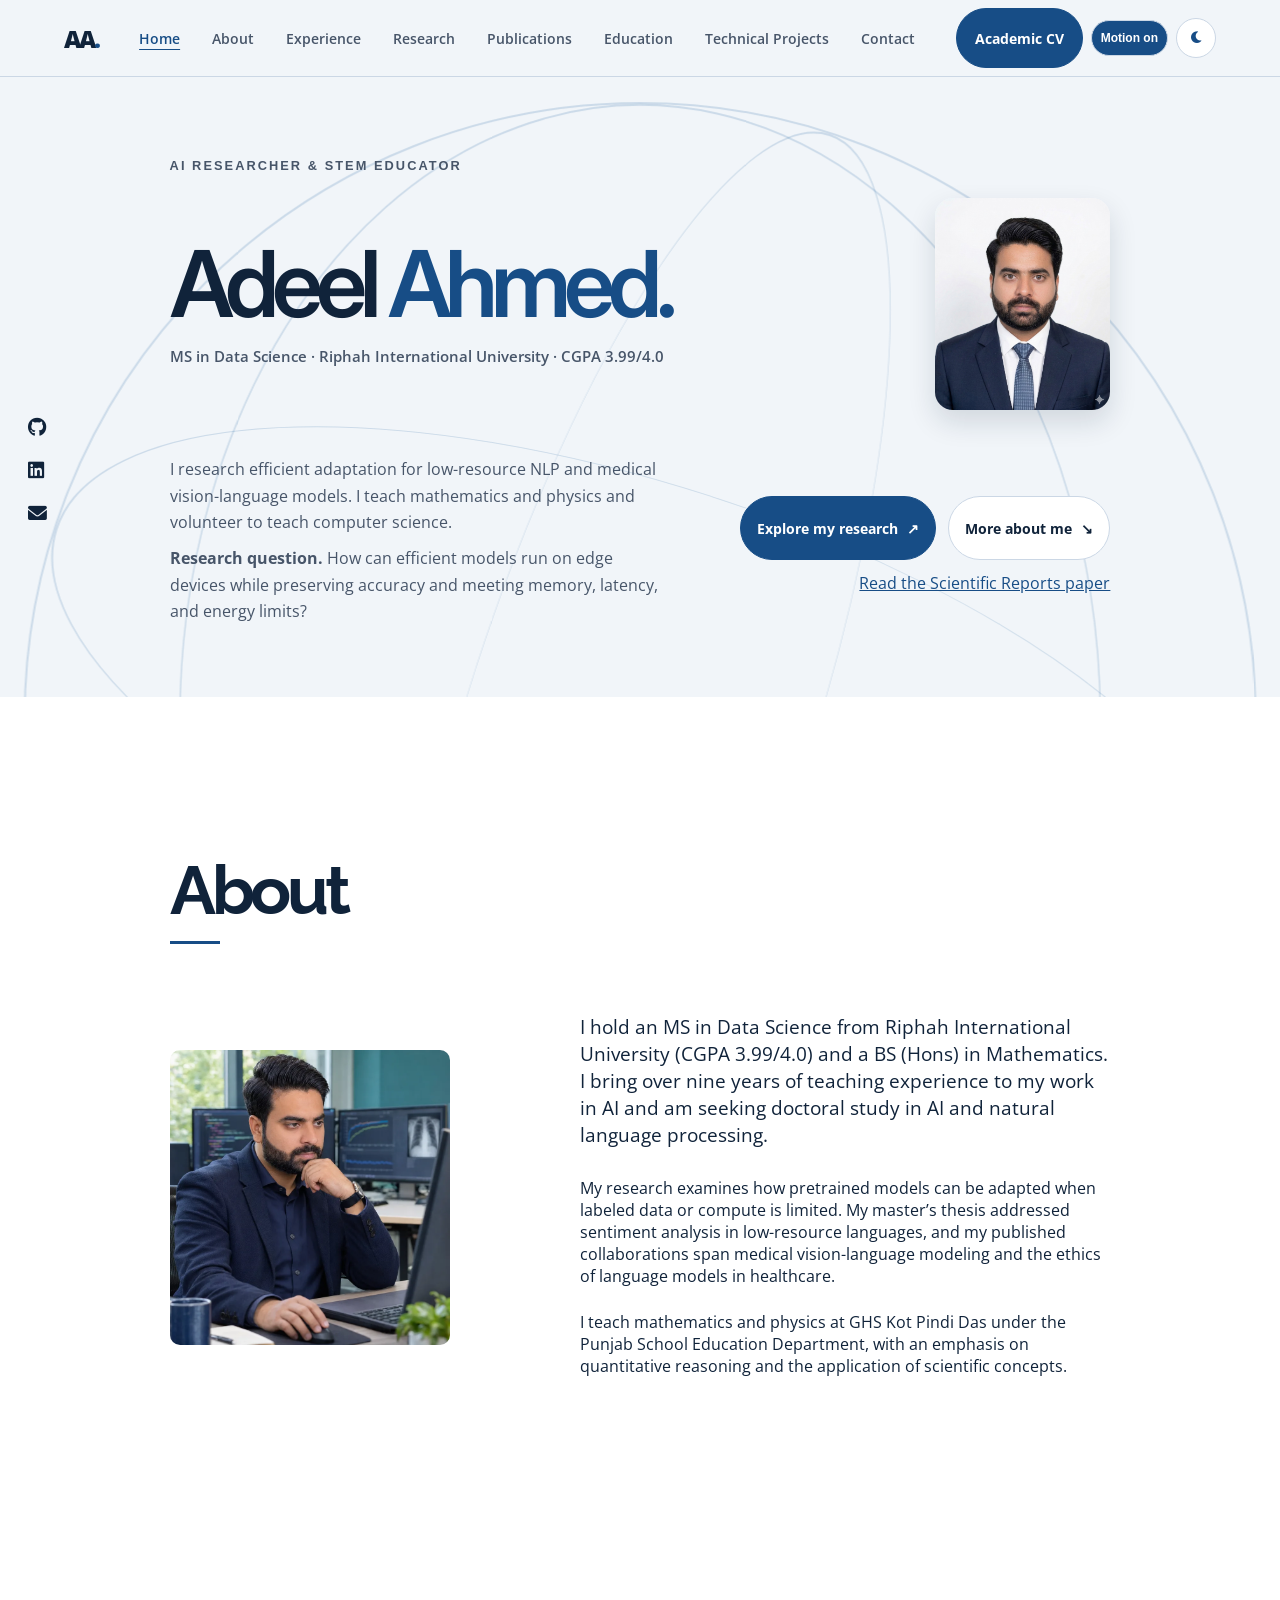
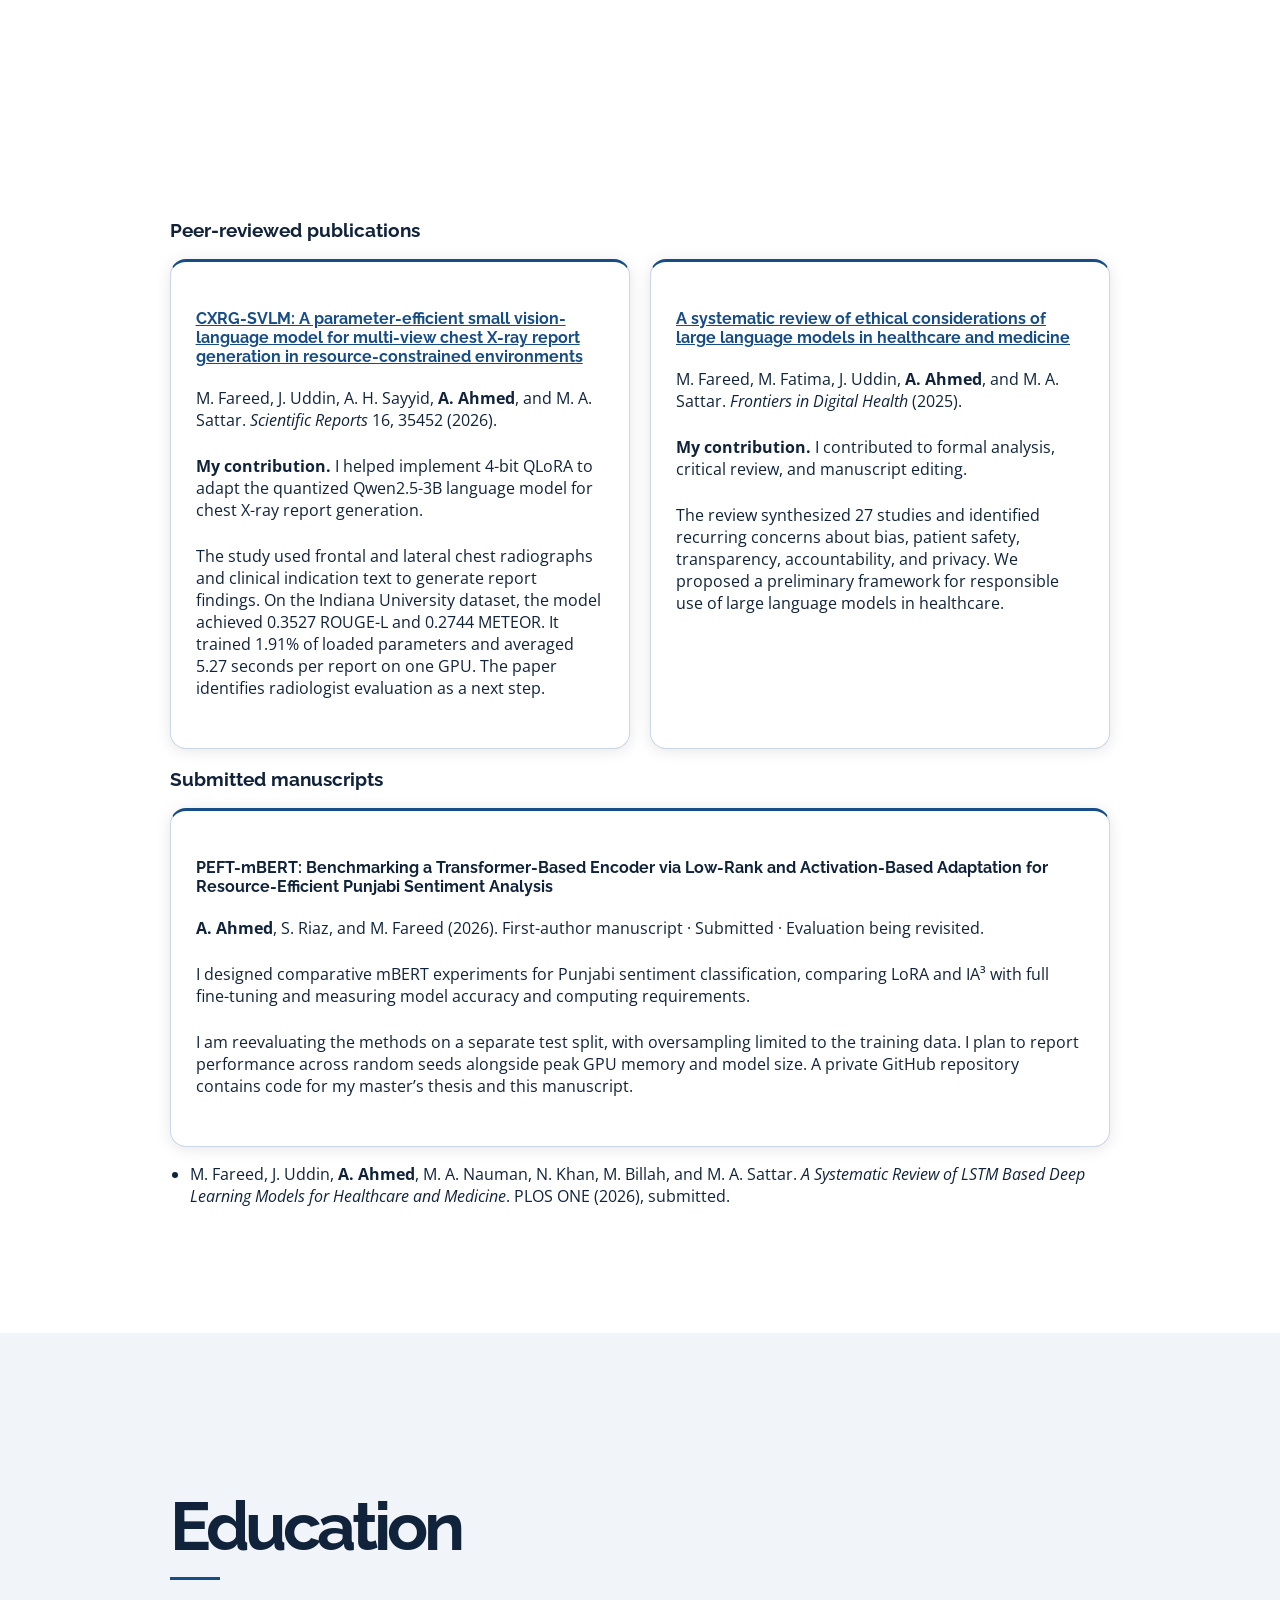
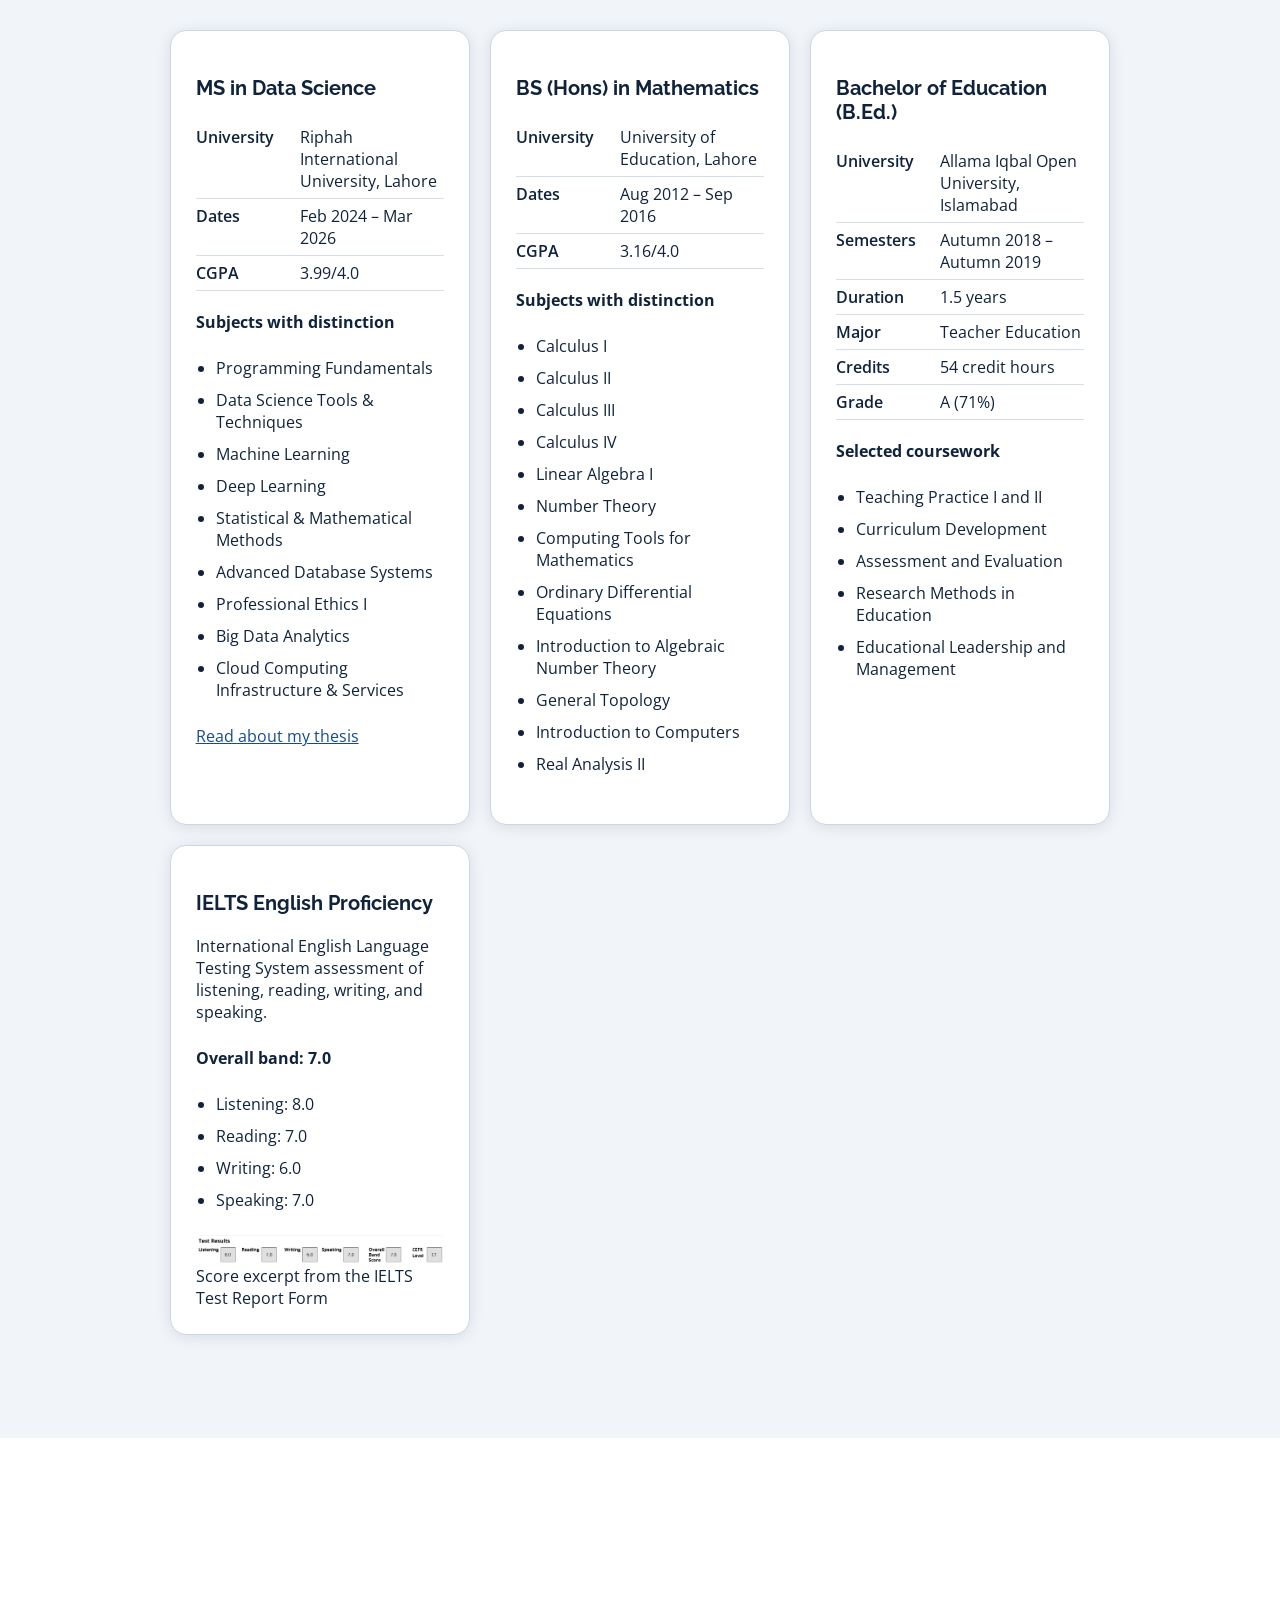
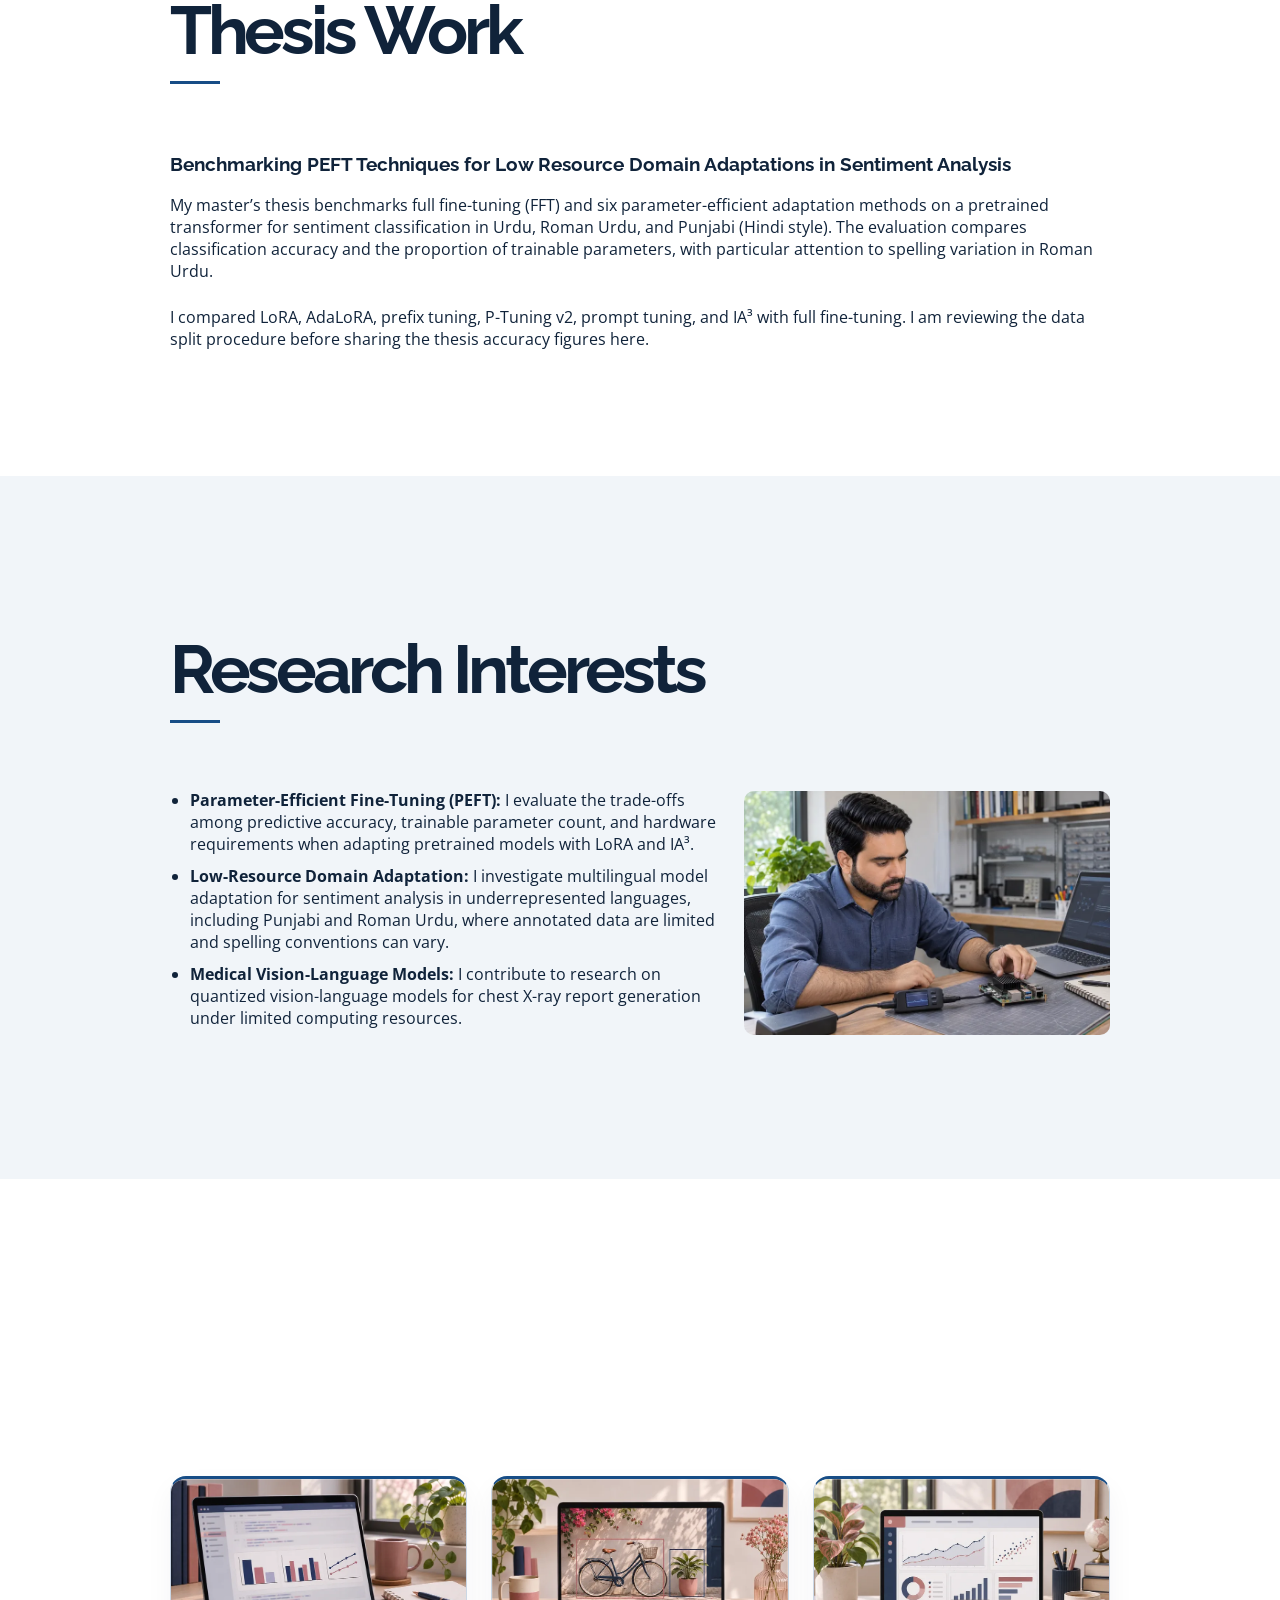
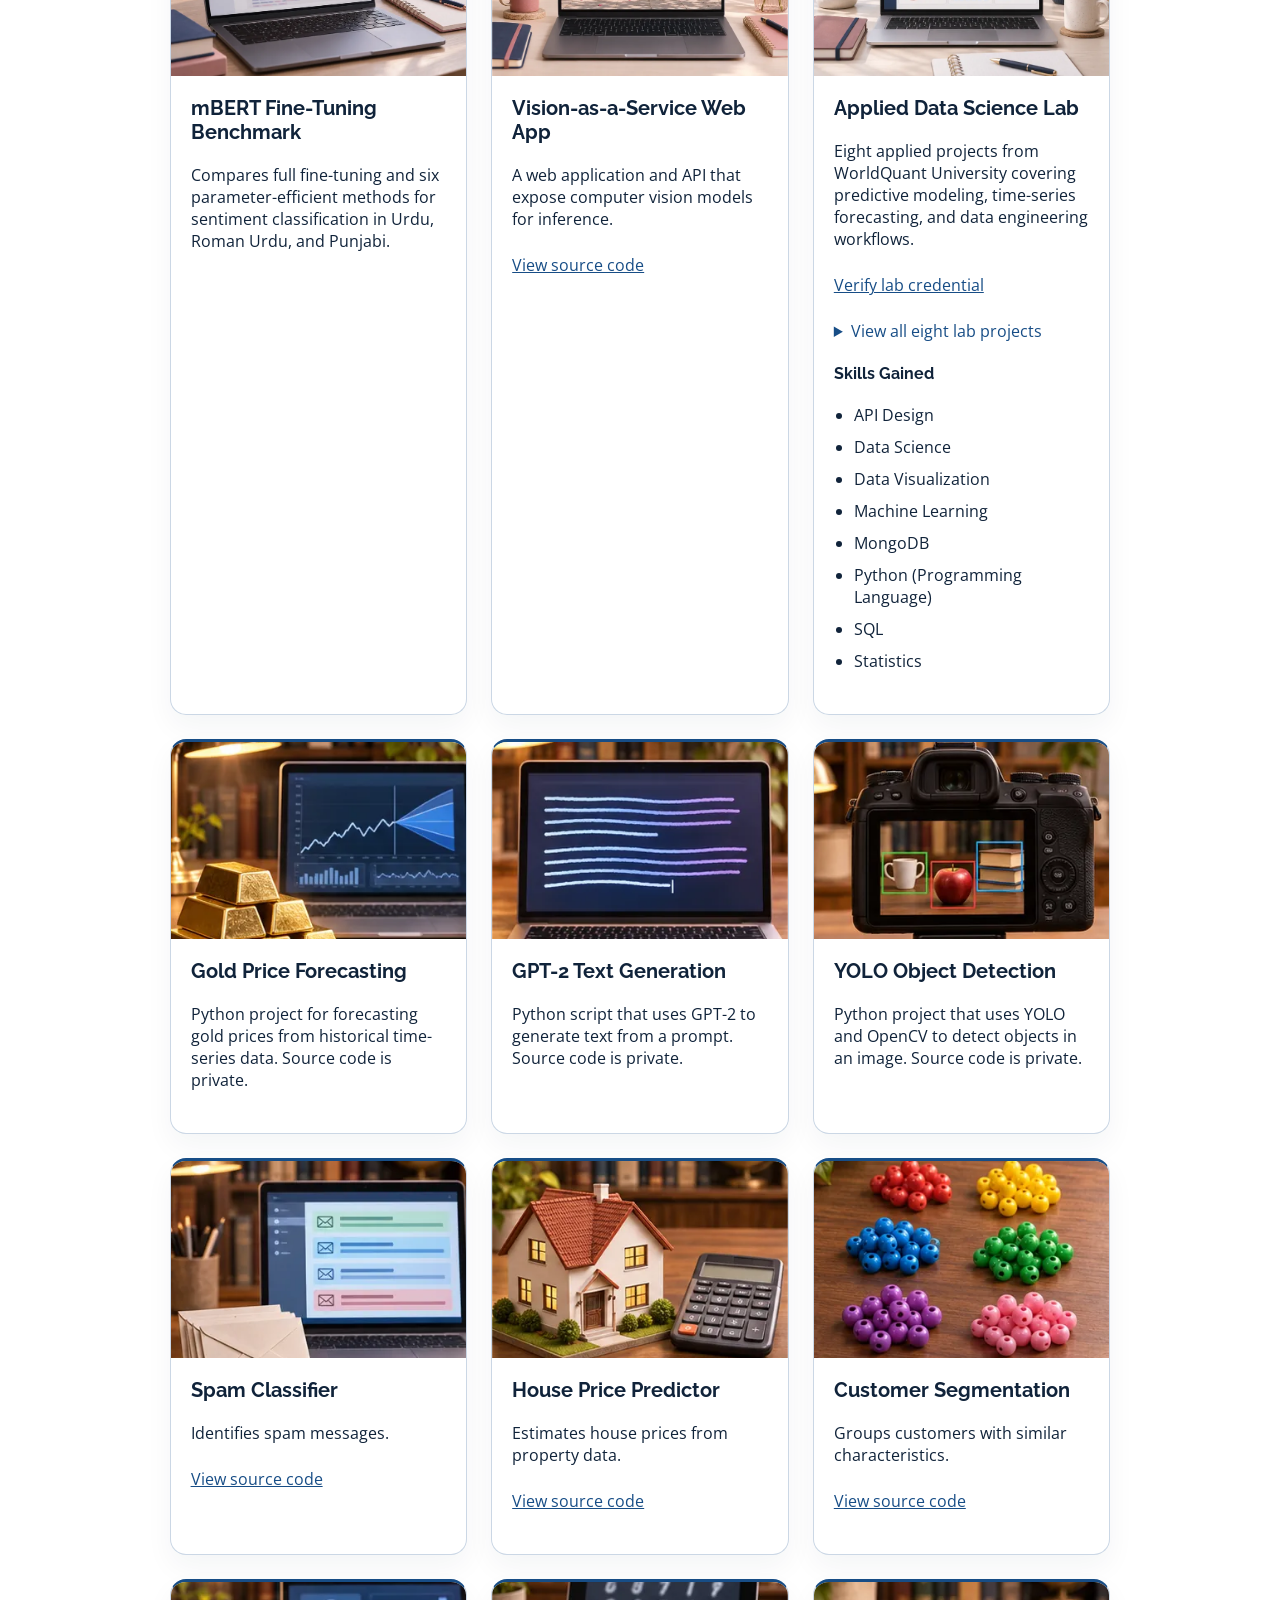
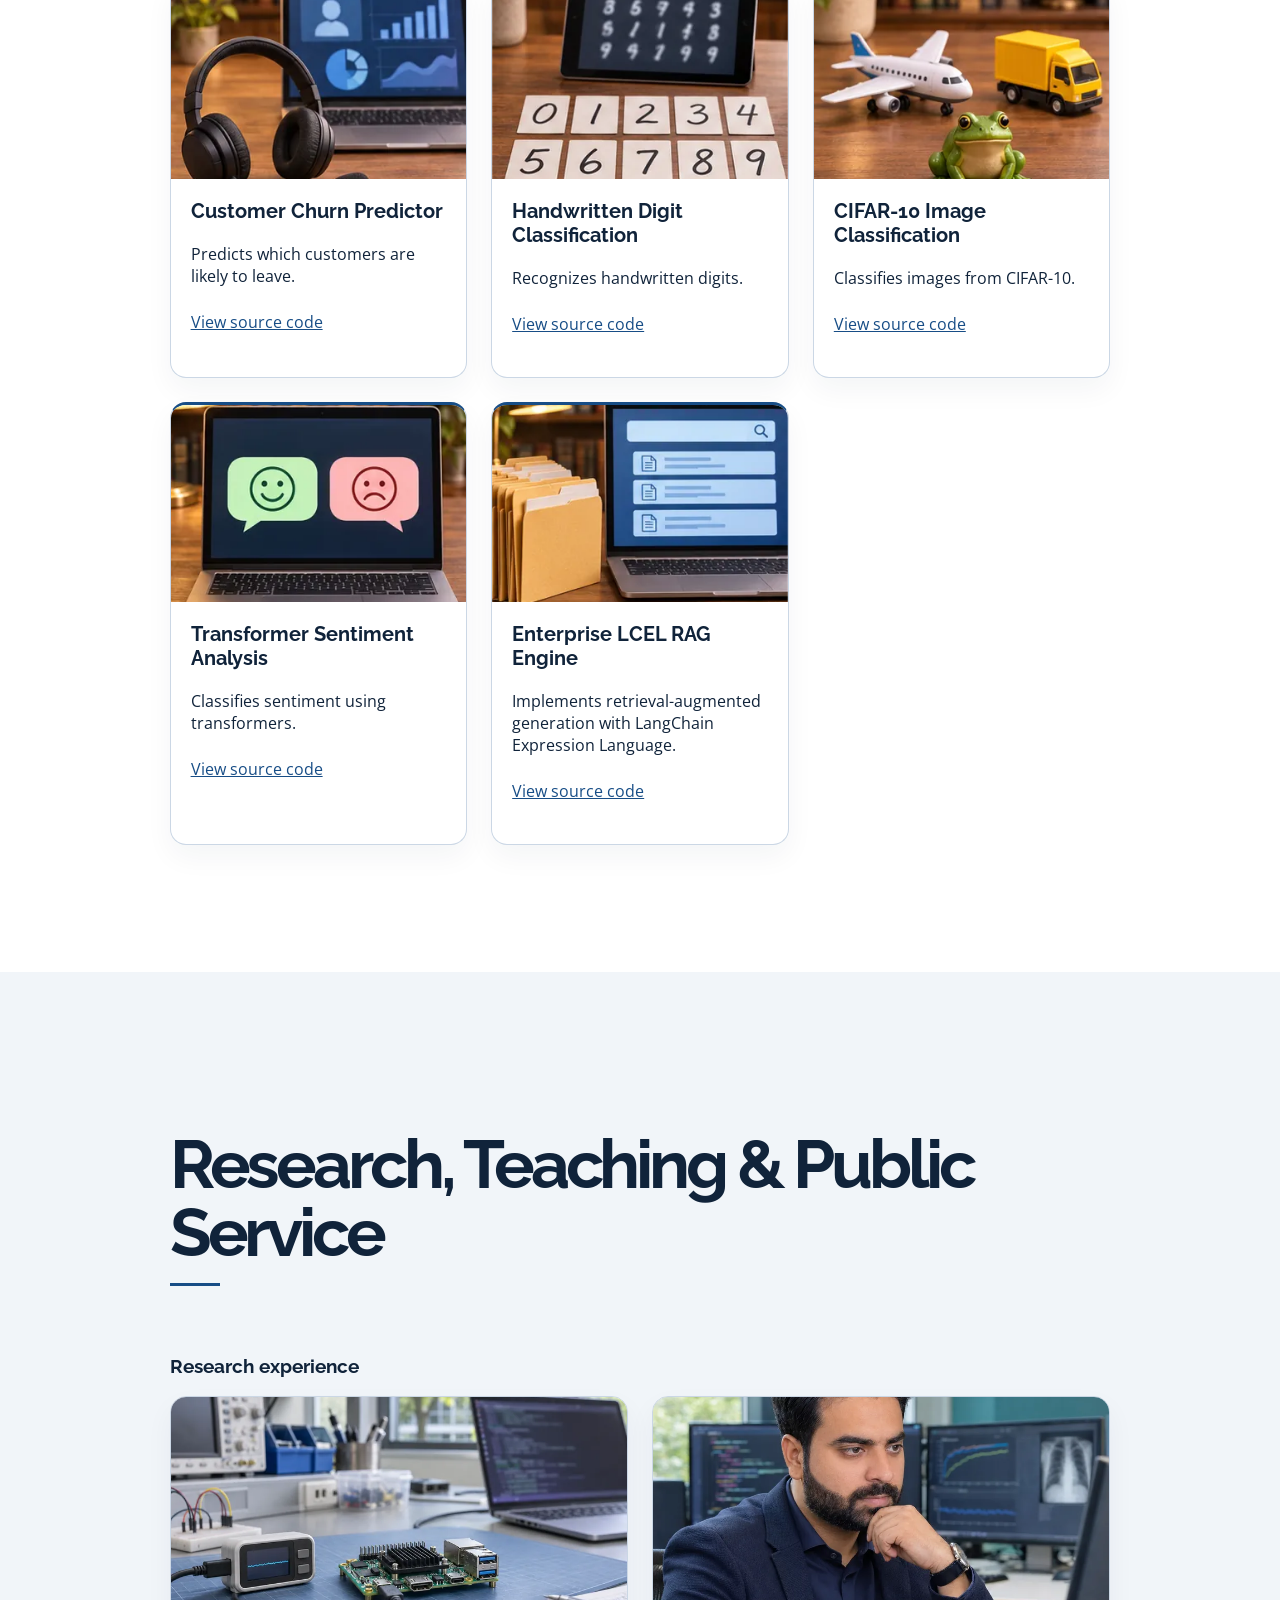
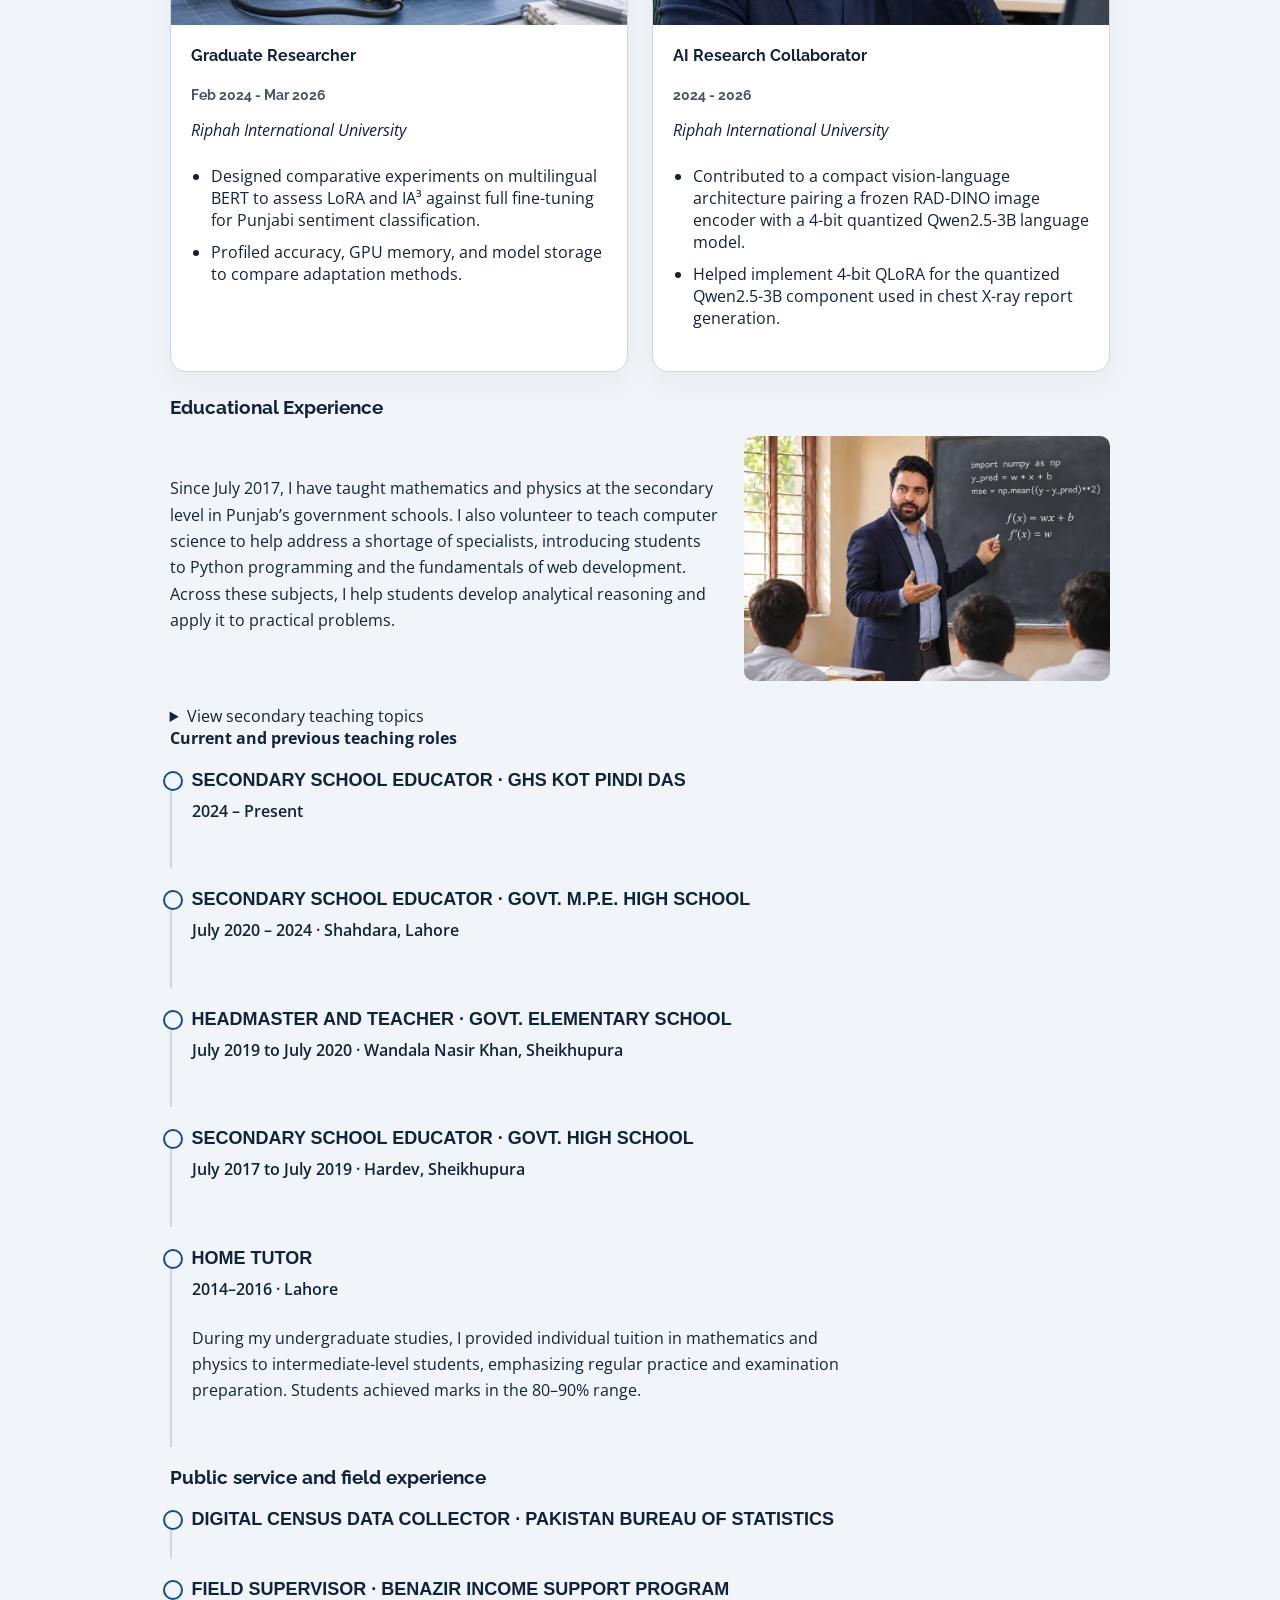
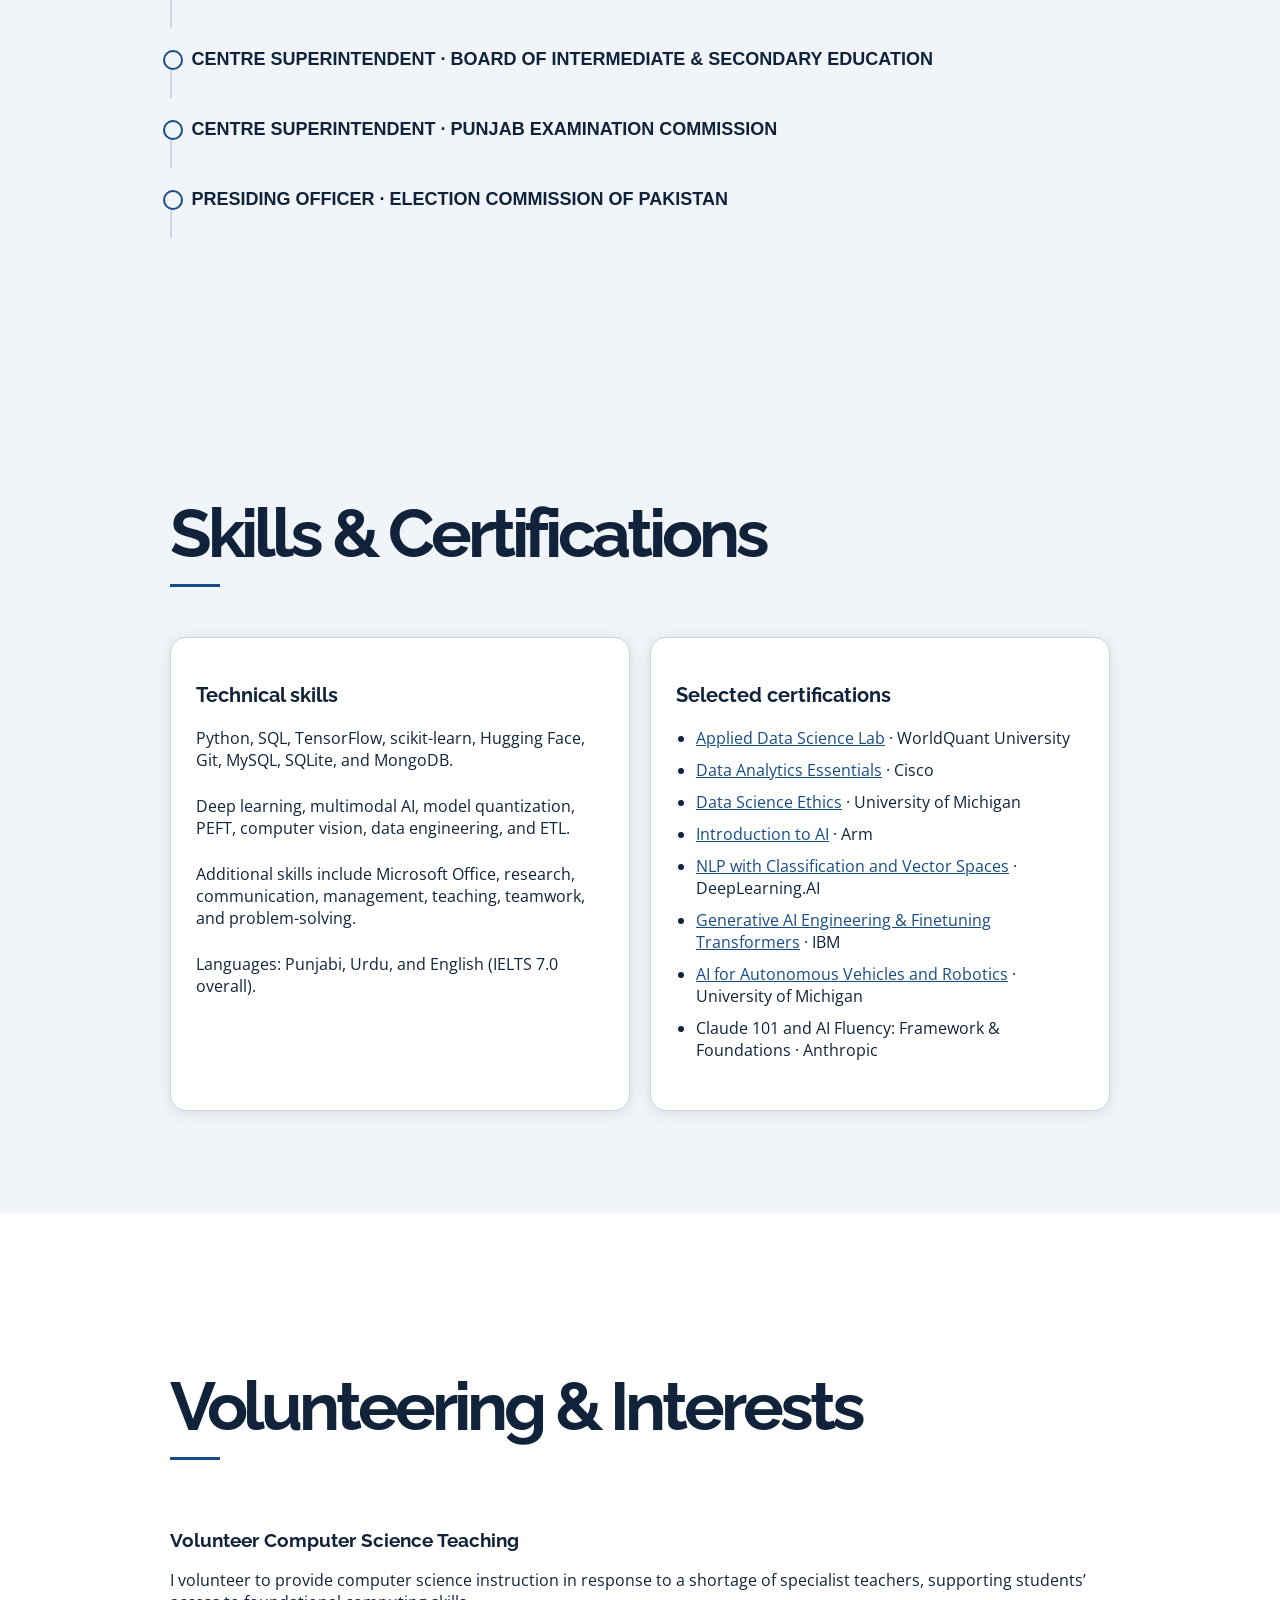
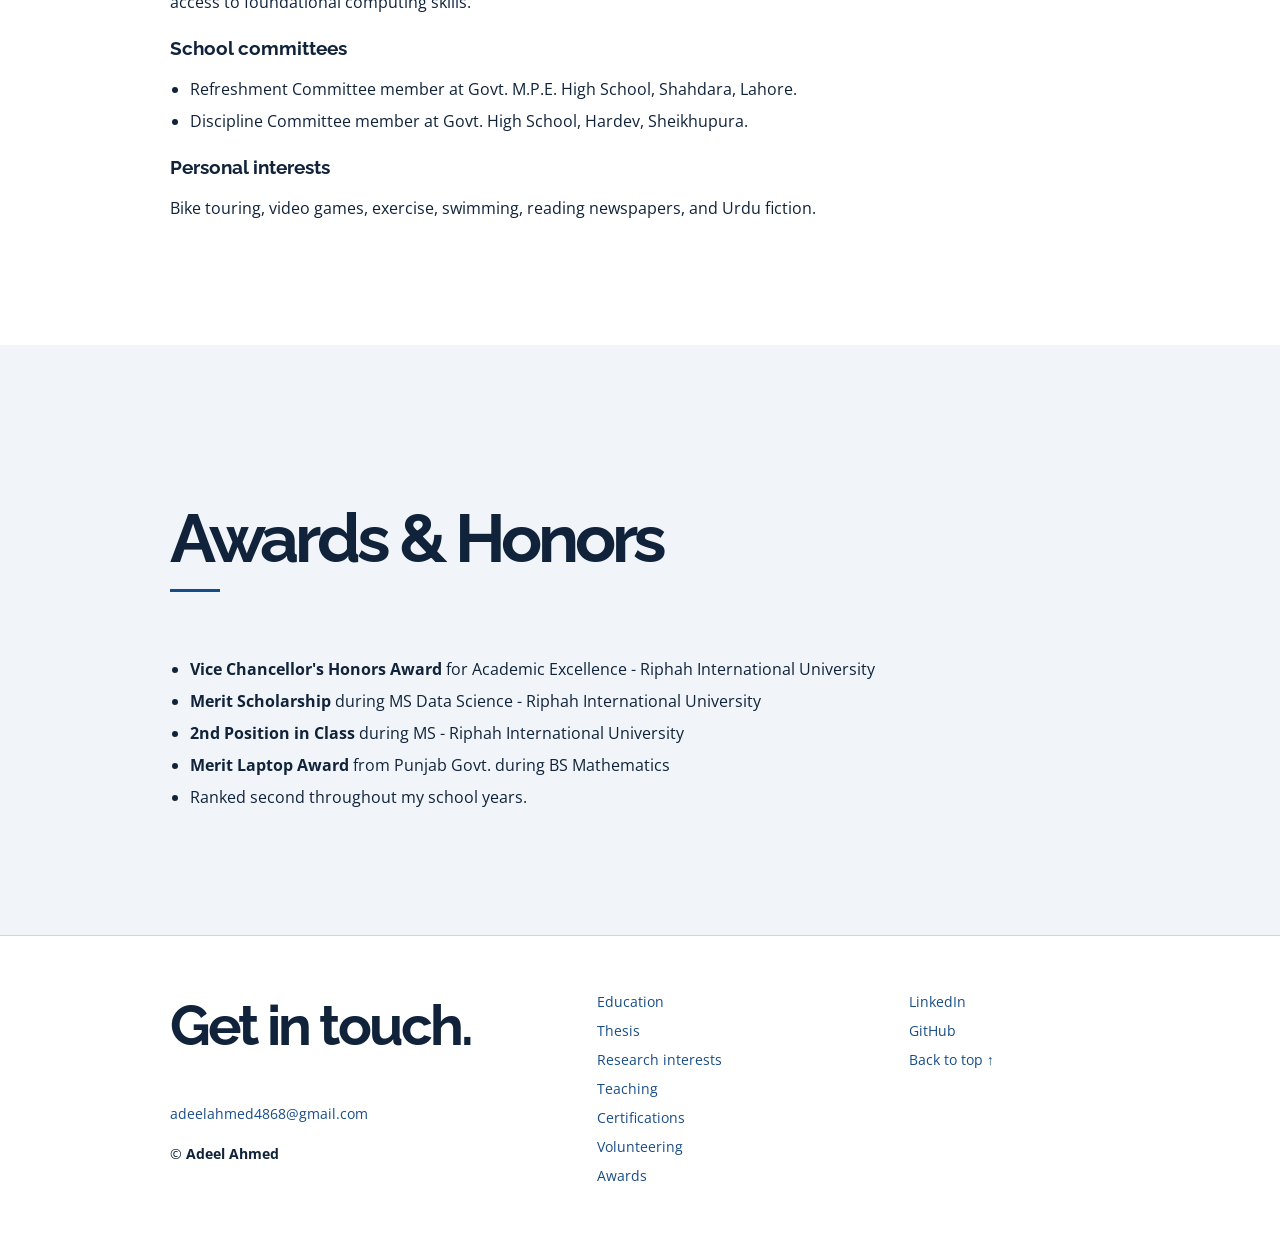
==== commit abcdbf2d: "Hide animated content until its scroll entrance" ====
--- a/index.html
+++ b/index.html
@@ -7,7 +7,7 @@
     <meta name="description" content="Adeel Ahmed researches parameter-efficient fine-tuning, low-resource NLP, and medical vision-language models.">
     <link href="https://fonts.googleapis.com/css2?family=Inter:wght@600&family=Open+Sans:wght@400;600;700&family=Raleway:wght@600;700&display=swap" rel="stylesheet">
     <link rel="stylesheet" href="https://cdnjs.cloudflare.com/ajax/libs/font-awesome/6.0.0/css/all.min.css">
-    <link rel="stylesheet" href="style.css?v=33">
+    <link rel="stylesheet" href="style.css?v=35">
 </head>
 <body>
     <div class="scroll-progress" aria-hidden="true"></div>
@@ -395,7 +395,7 @@
 
     <!-- Load Data and Application Logic -->
     <script src="data.js?v=28"></script>
-    <script src="app.js?v=31"></script>
+    <script src="app.js?v=35"></script>
     
 </body>
 </html>
--- a/style.css
+++ b/style.css
@@ -767,14 +767,14 @@
     #hero .hero-actions { animation: portfolio-appear .6s .33s ease-out both; }
     .hero-orbit { animation: portfolio-orbit 2s ease-out both; }
     .section-entrance {
-        animation: portfolio-scroll-in .9s cubic-bezier(.2, .7, .3, 1) var(--entrance-delay, 0ms) backwards;
+        animation: portfolio-scroll-in 1.05s cubic-bezier(.2, .65, .3, 1) var(--entrance-delay, 0ms) backwards;
     }
     .section-entrance:focus-within { animation: none; }
     .pill, .top-actions button { transition: background-color .18s ease, border-color .18s ease, transform .18s ease; }
     .pill:hover, .top-actions button:hover { transform: translateY(-2px); }
 }
 @keyframes portfolio-appear {
-    from { opacity: .25; transform: translateY(14px); }
+    from { opacity: 0; transform: translateY(14px); }
     to { opacity: 1; transform: translateY(0); }
 }
 @keyframes portfolio-orbit {
@@ -881,7 +881,7 @@
 }
 
 @keyframes portfolio-scroll-in {
-    from { opacity: .12; transform: translateY(48px); }
+    from { opacity: 0; transform: translateY(48px); }
     to { opacity: 1; transform: translateY(0); }
 }
 
@@ -914,7 +914,7 @@
 
 /* Give headings, project cards and the hero distinct movement. */
 @keyframes heading-slide {
-    from { opacity: .2; transform: translateX(-24px); }
+    from { opacity: 0; transform: translateX(-36px); }
     to { opacity: 1; transform: translateX(0); }
 }
 @keyframes underline-grow {
@@ -922,11 +922,11 @@
     to { transform: scaleX(1); }
 }
 @keyframes project-enter {
-    from { opacity: .2; transform: translateY(30px) scale(.94); }
+    from { opacity: 0; transform: translateY(44px) scale(.92); }
     to { opacity: 1; transform: translateY(0) scale(1); }
 }
 @keyframes portrait-enter {
-    from { opacity: .15; transform: scale(.86) rotate(-4deg); }
+    from { opacity: 0; transform: scale(.86) rotate(-4deg); }
     to { opacity: 1; transform: scale(1) rotate(0); }
 }
 
@@ -934,7 +934,7 @@
     .section-title.section-entrance { animation-name: heading-slide; }
     .section-title.section-entrance h2::after {
         transform-origin: left;
-        animation: underline-grow .65s ease-out var(--entrance-delay, 0ms) backwards;
+        animation: underline-grow .7s cubic-bezier(.2, .65, .3, 1) calc(var(--entrance-delay, 0ms) + 120ms) backwards;
     }
     .work-card.section-entrance { animation-name: project-enter; }
     #hero .hero-portrait { animation: portrait-enter .85s .15s ease-out backwards; }
@@ -950,23 +950,23 @@
 }
 
 @keyframes enter-from-left {
-    from { opacity: .12; transform: translateX(-52px); }
+    from { opacity: 0; transform: translateX(-76px); }
     to { opacity: 1; transform: translateX(0); }
 }
 @keyframes enter-from-right {
-    from { opacity: .12; transform: translateX(52px); }
+    from { opacity: 0; transform: translateX(76px); }
     to { opacity: 1; transform: translateX(0); }
 }
 @keyframes enter-from-depth {
-    from { opacity: .12; transform: perspective(700px) translateZ(-180px); }
+    from { opacity: 0; transform: perspective(700px) translateZ(-260px); }
     to { opacity: 1; transform: perspective(700px) translateZ(0); }
 }
 @keyframes reveal-image {
-    from { opacity: .3; clip-path: inset(0 0 85% 0 round 12px); }
+    from { opacity: 0; clip-path: inset(0 0 85% 0 round 12px); }
     to { opacity: 1; clip-path: inset(0 round 12px); }
 }
 @keyframes enter-timeline {
-    from { opacity: .15; transform: translateX(-22px) scale(.96); }
+    from { opacity: 0; transform: translateX(-22px) scale(.96); }
     to { opacity: 1; transform: translateX(0) scale(1); }
 }
 
@@ -999,11 +999,20 @@
     .section-entrance:focus-within { animation: none; }
 
     @media (max-width: 600px) {
-        .grid > .card.section-entrance,
-        .work-card.section-entrance,
-        .experience-card.section-entrance {
+        .grid > .card.section-entrance:nth-child(n),
+        .work-card.section-entrance:nth-child(n),
+        .experience-card.section-entrance:nth-child(n) {
             animation-name: project-enter;
         }
         .section-entrance:focus-within { animation: none; }
     }
 }
+
+@media screen {
+    html[data-motion="on"] .scroll-reveal:not(.section-entrance):not(:focus-within) {
+        opacity: 0;
+    }
+}
+@media print {
+    html[data-motion="on"] .section-entrance { animation: none; }
+}
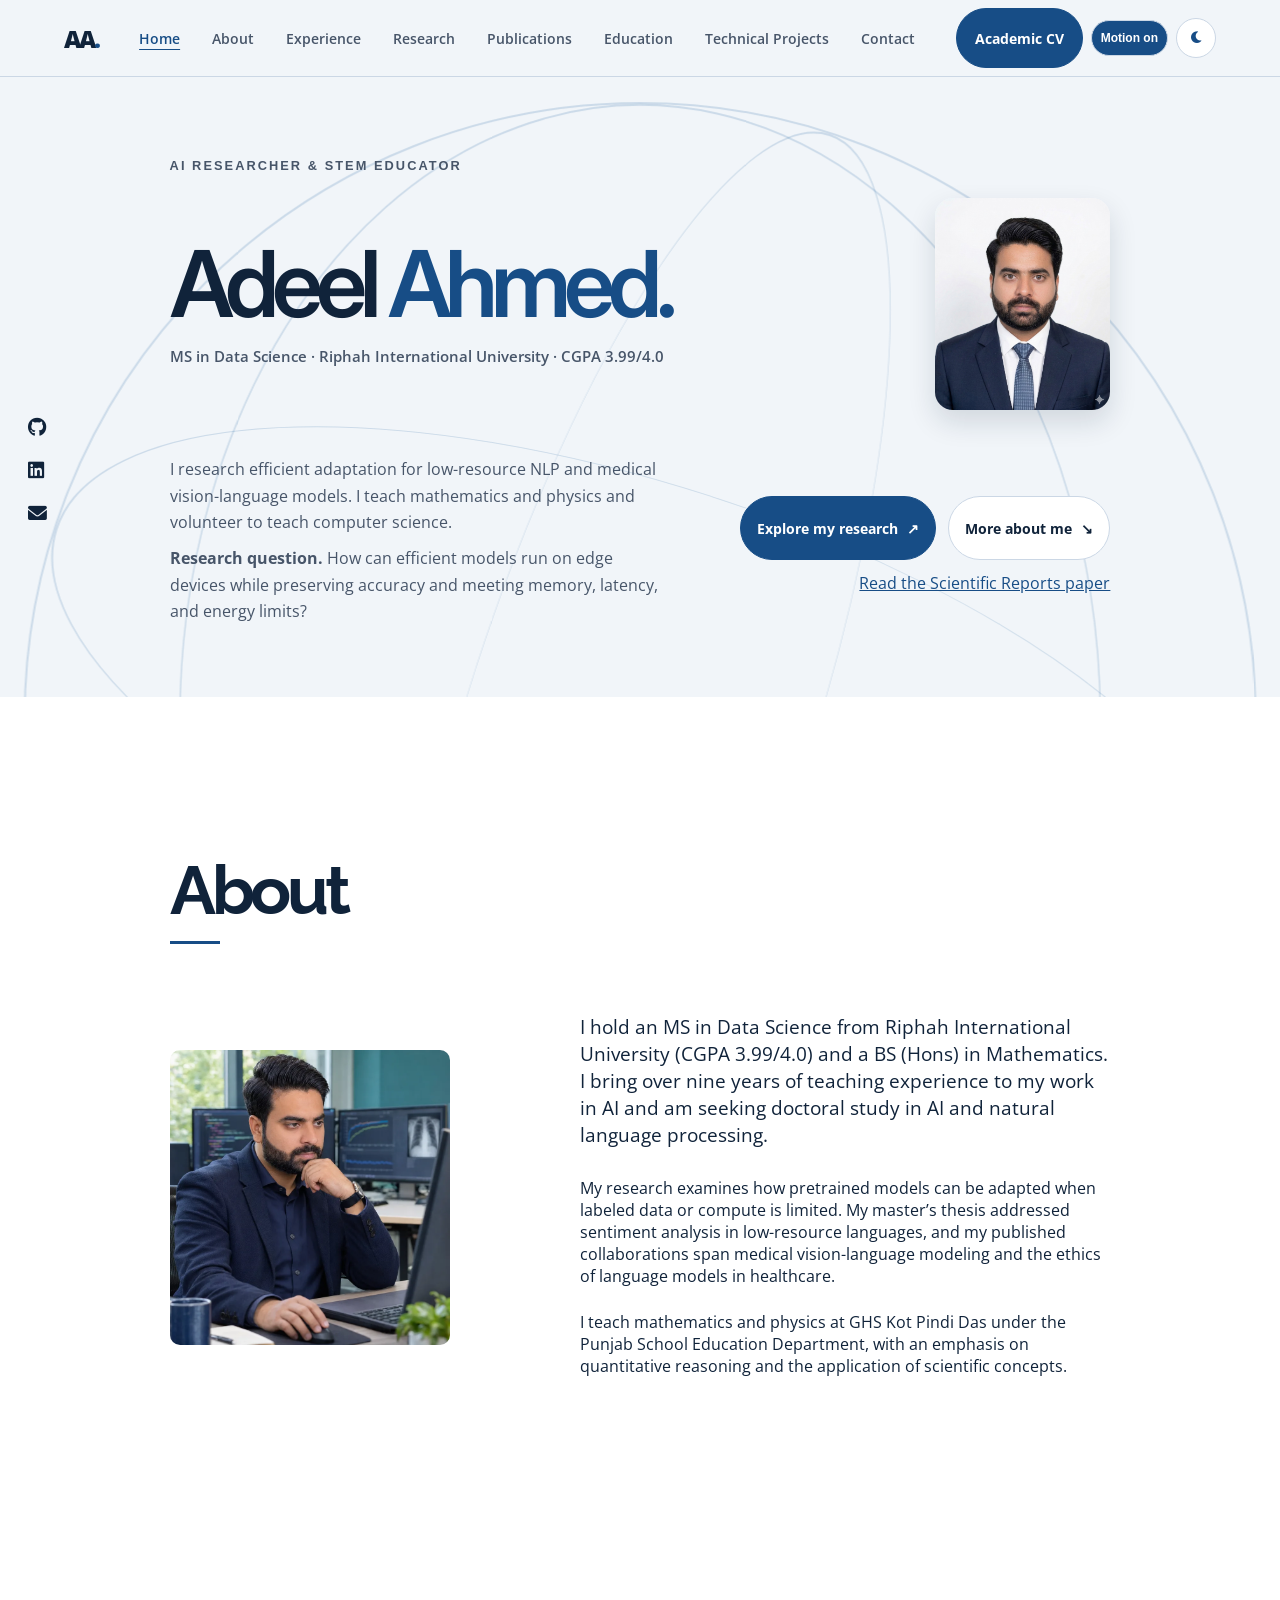
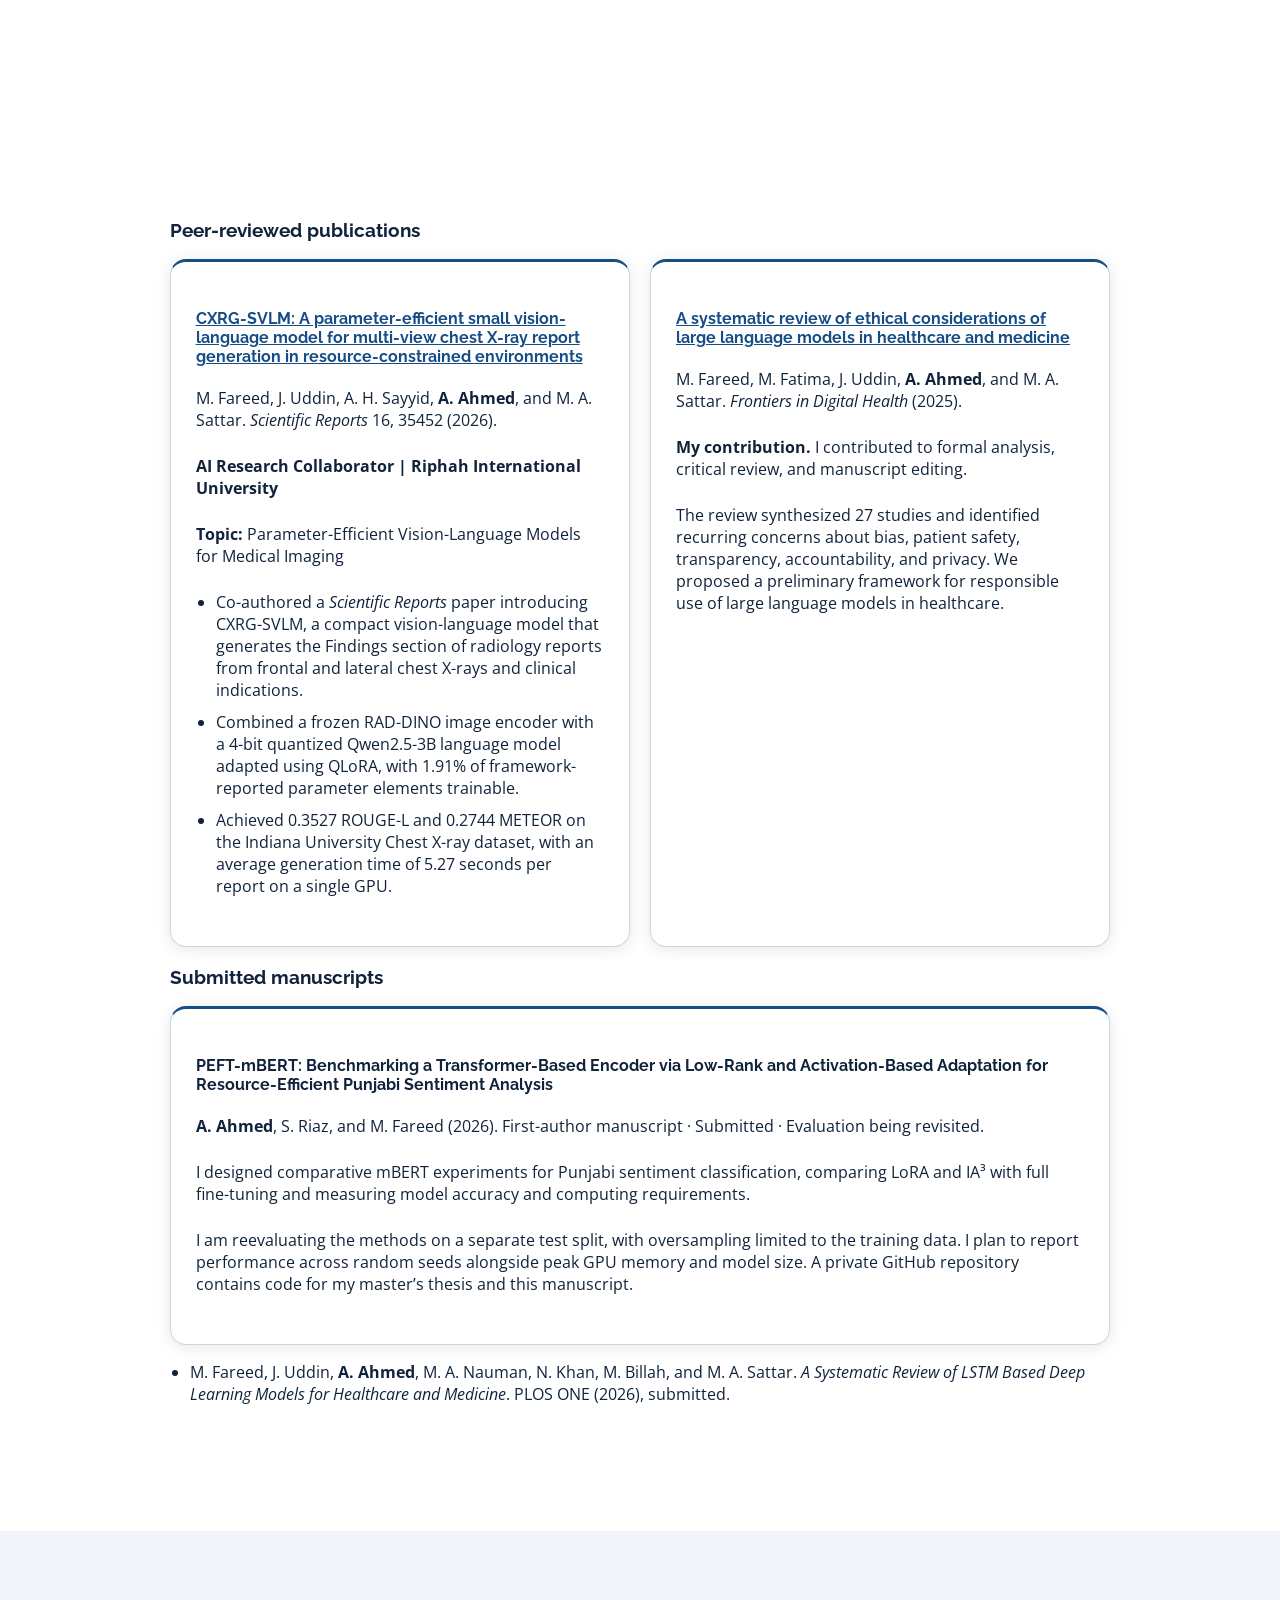
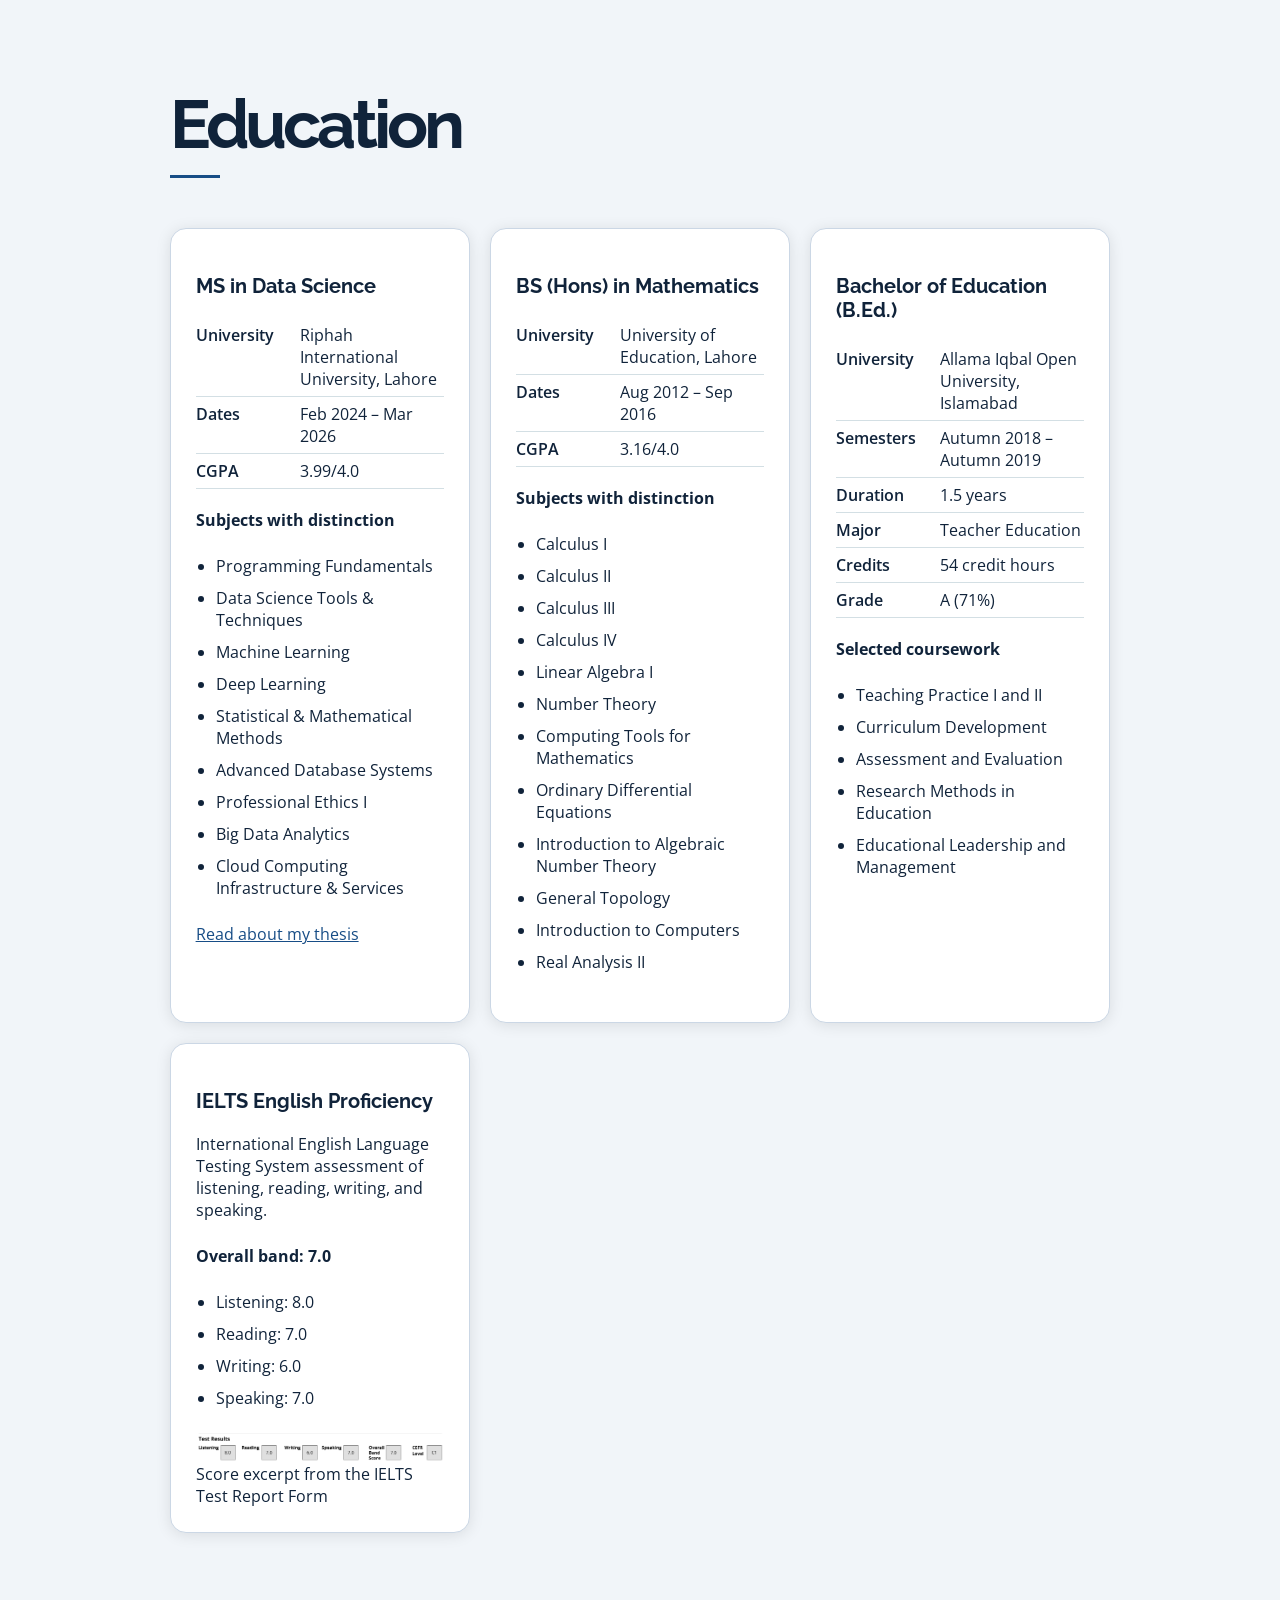
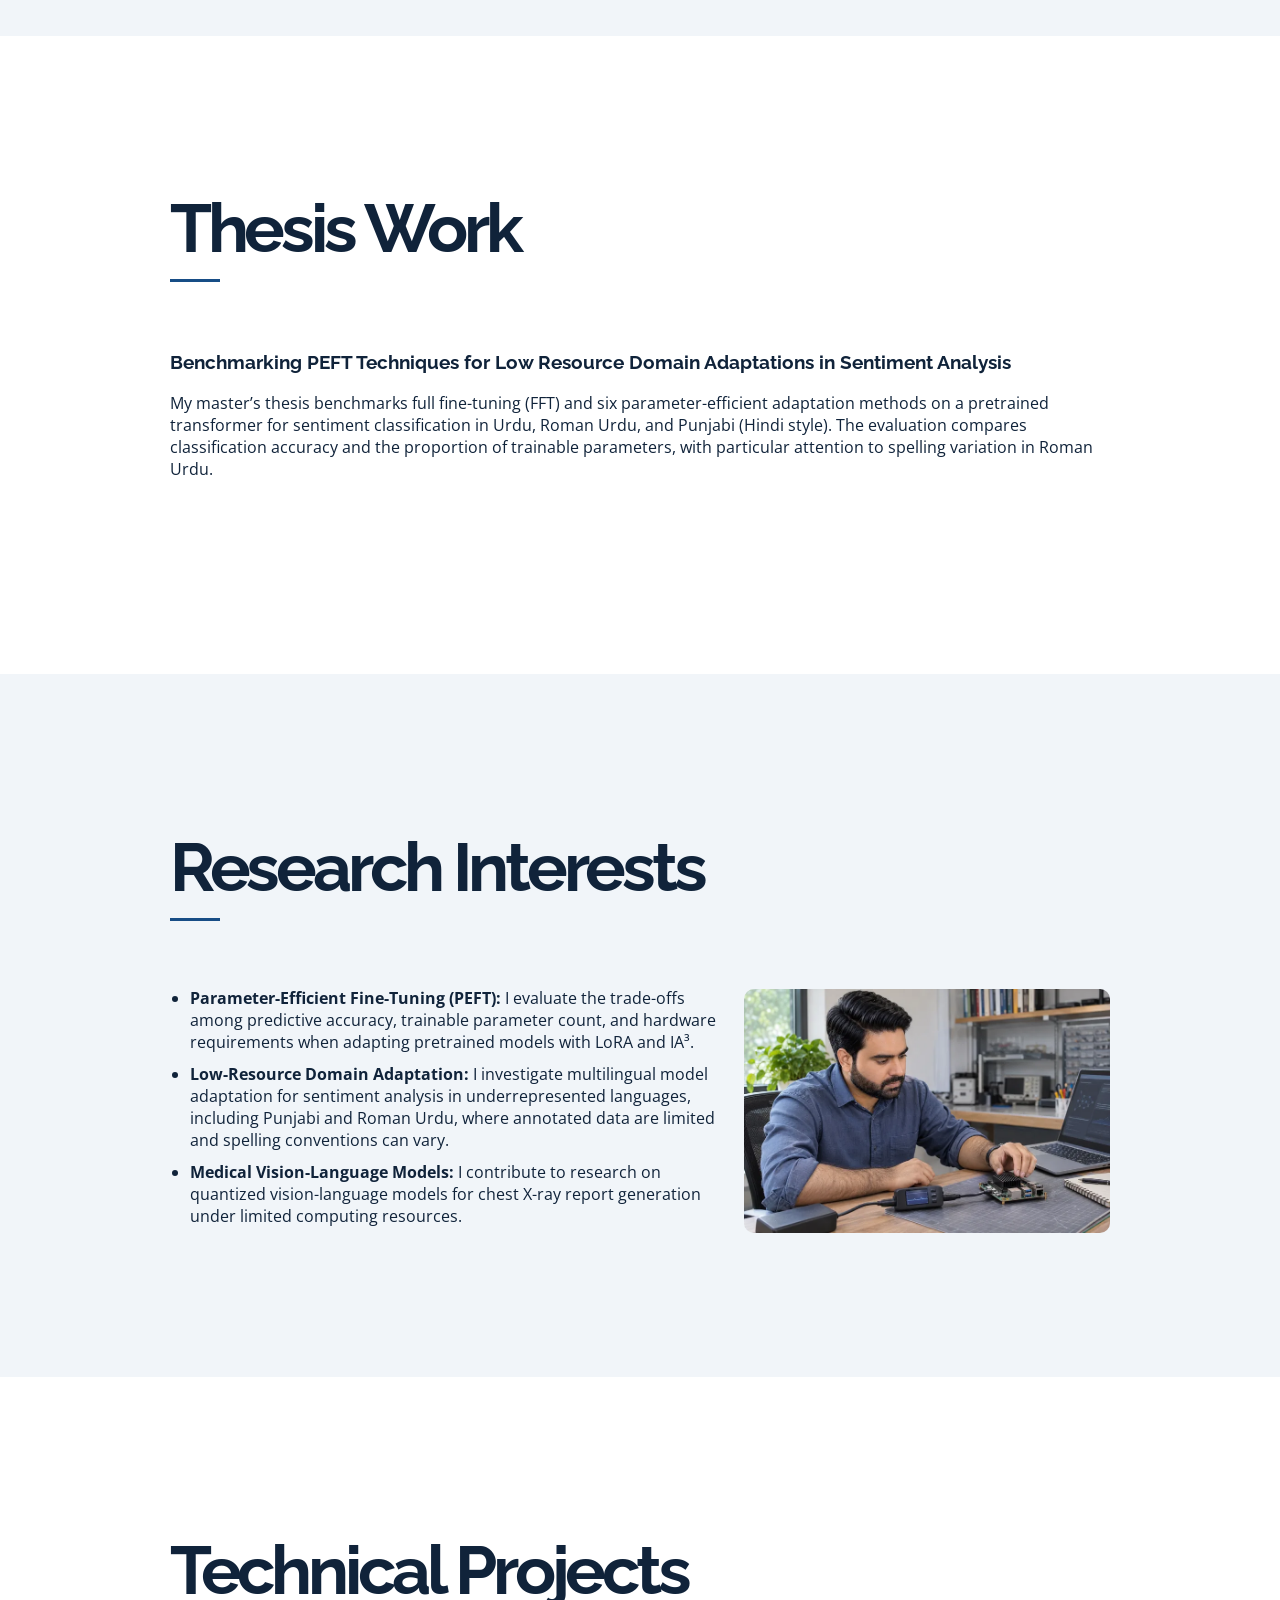
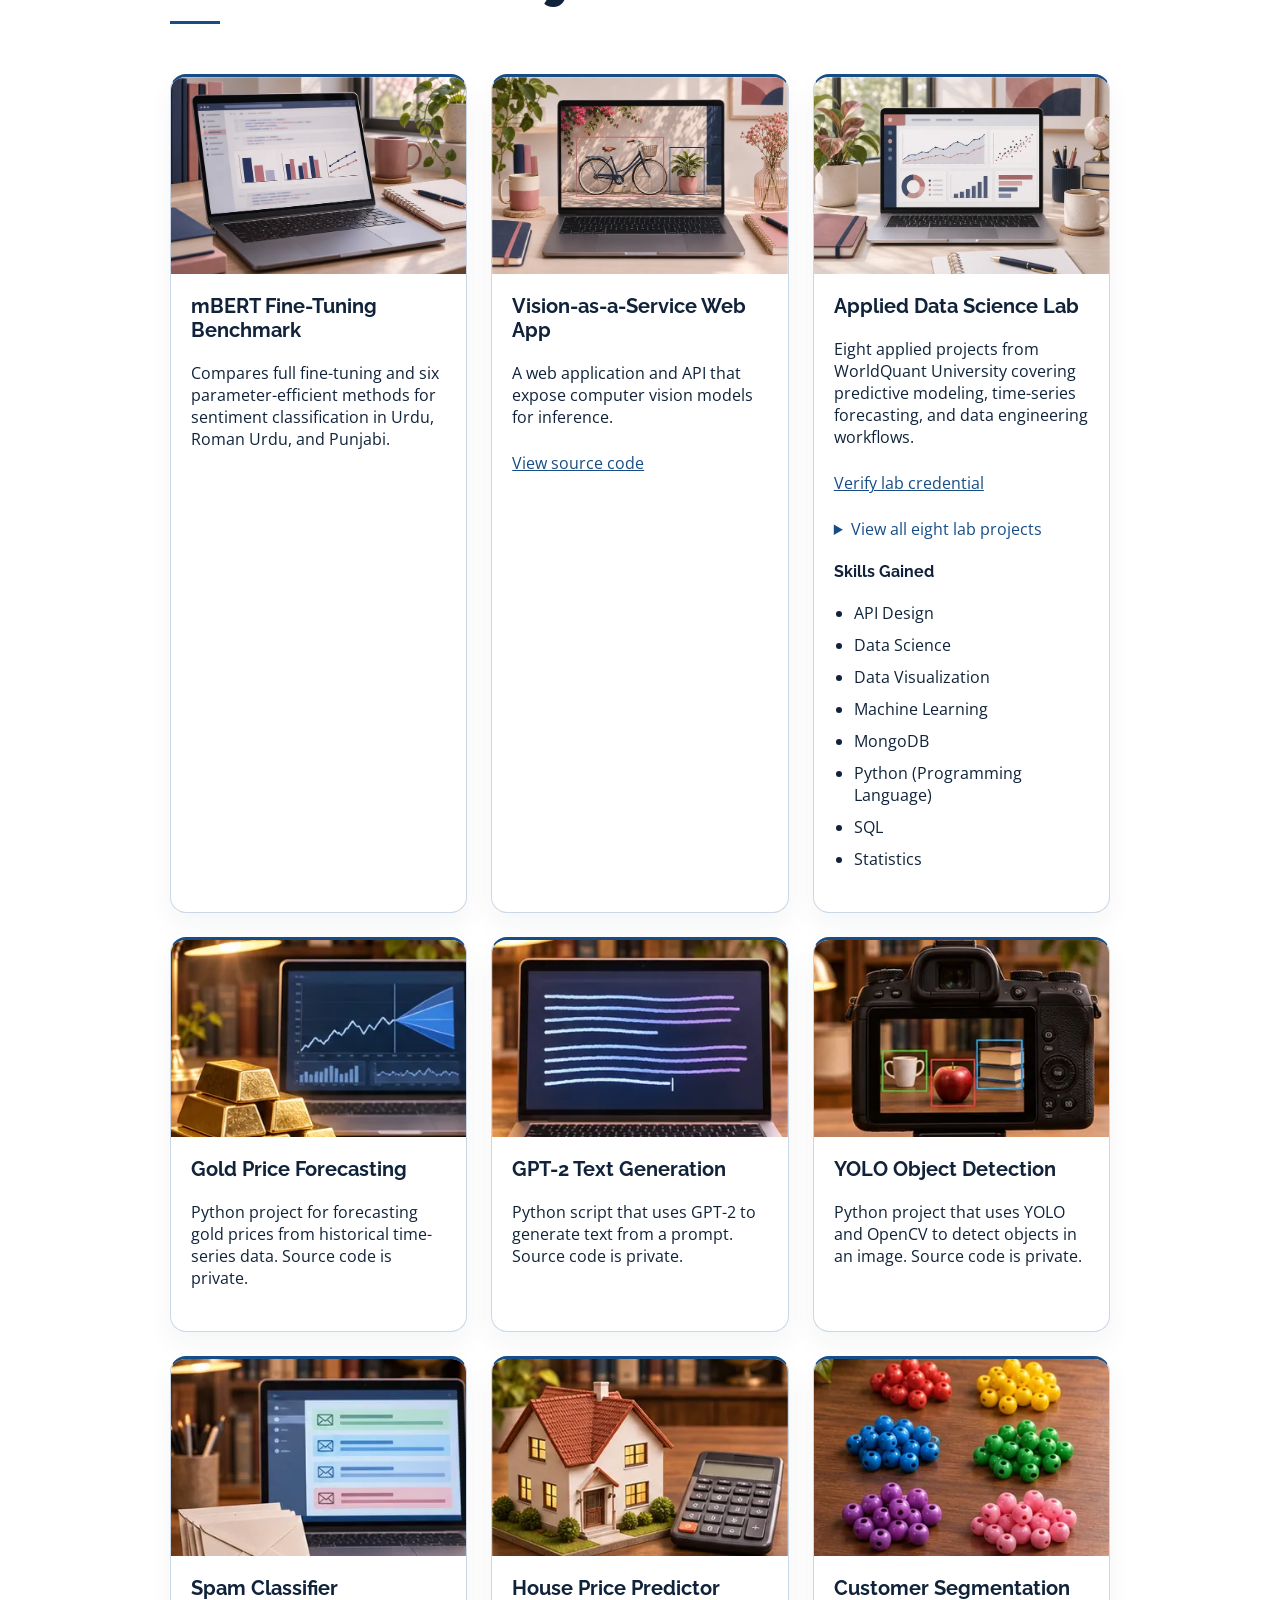
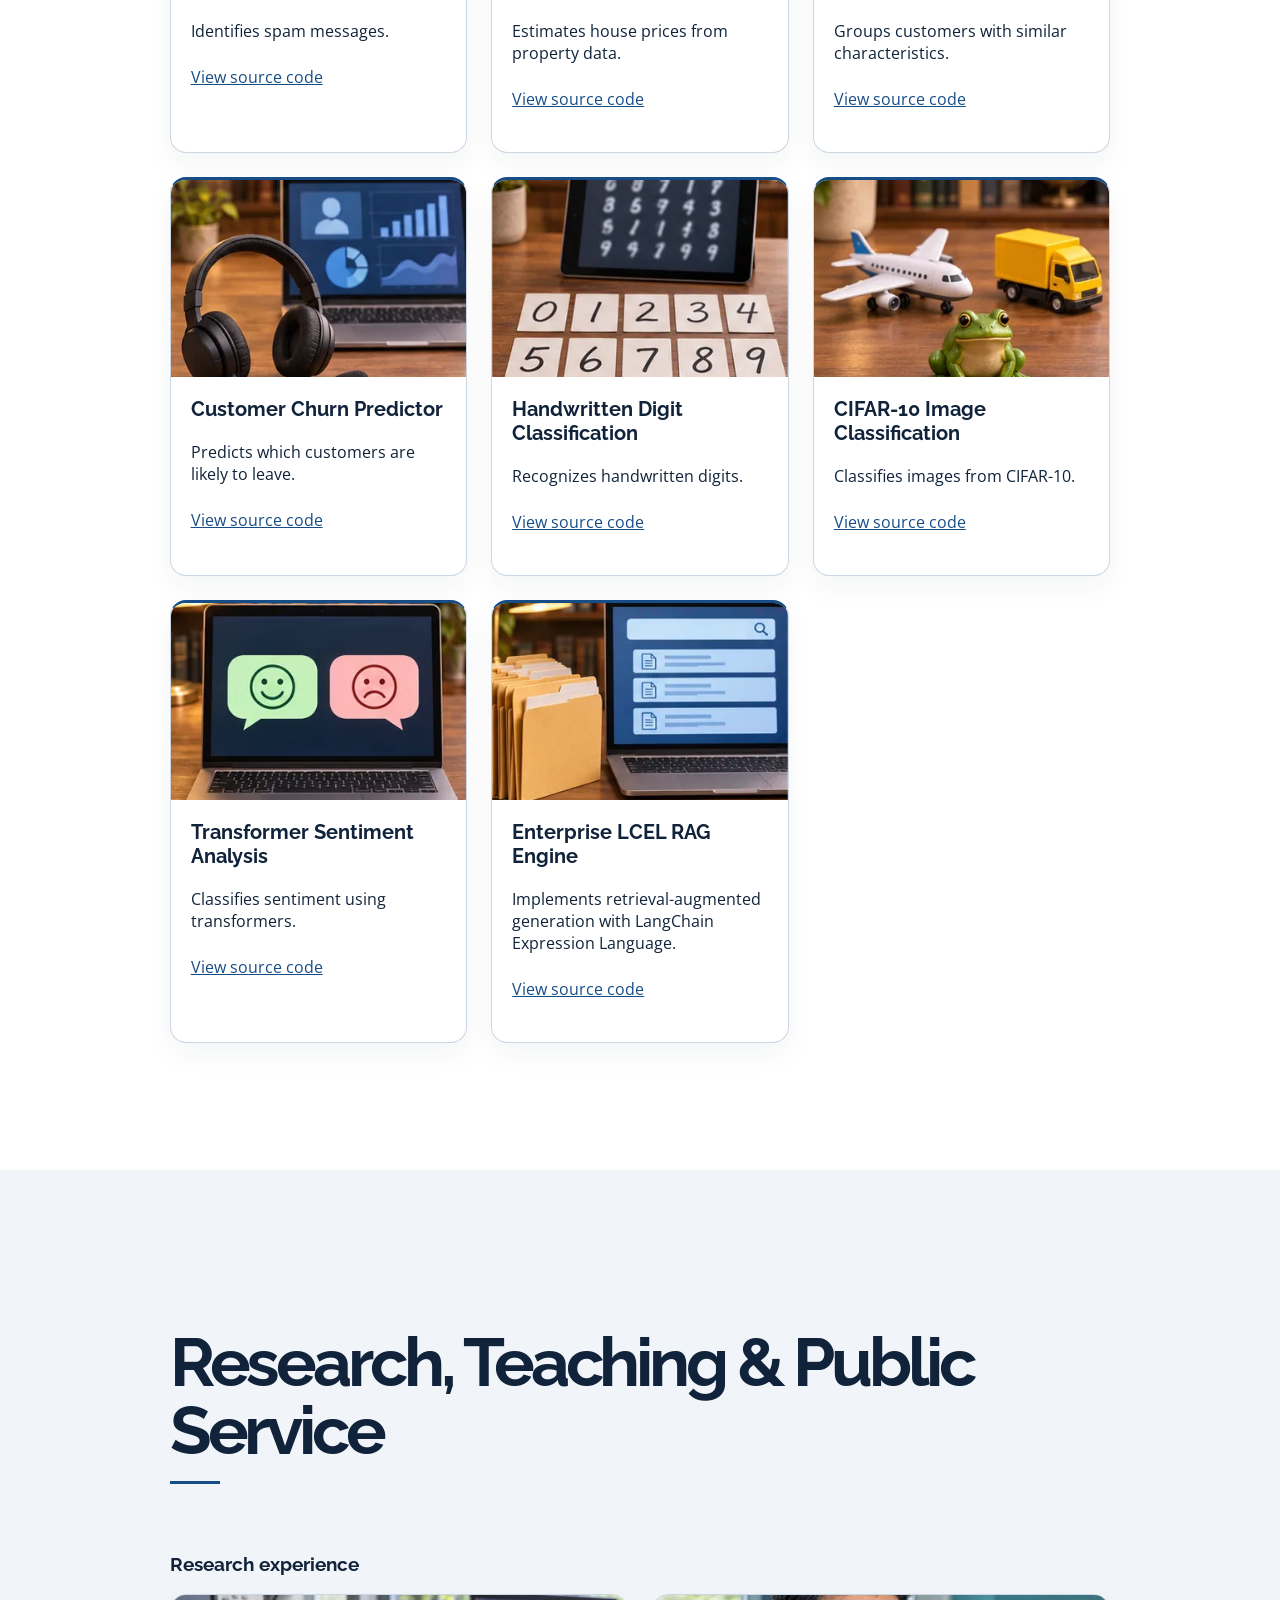
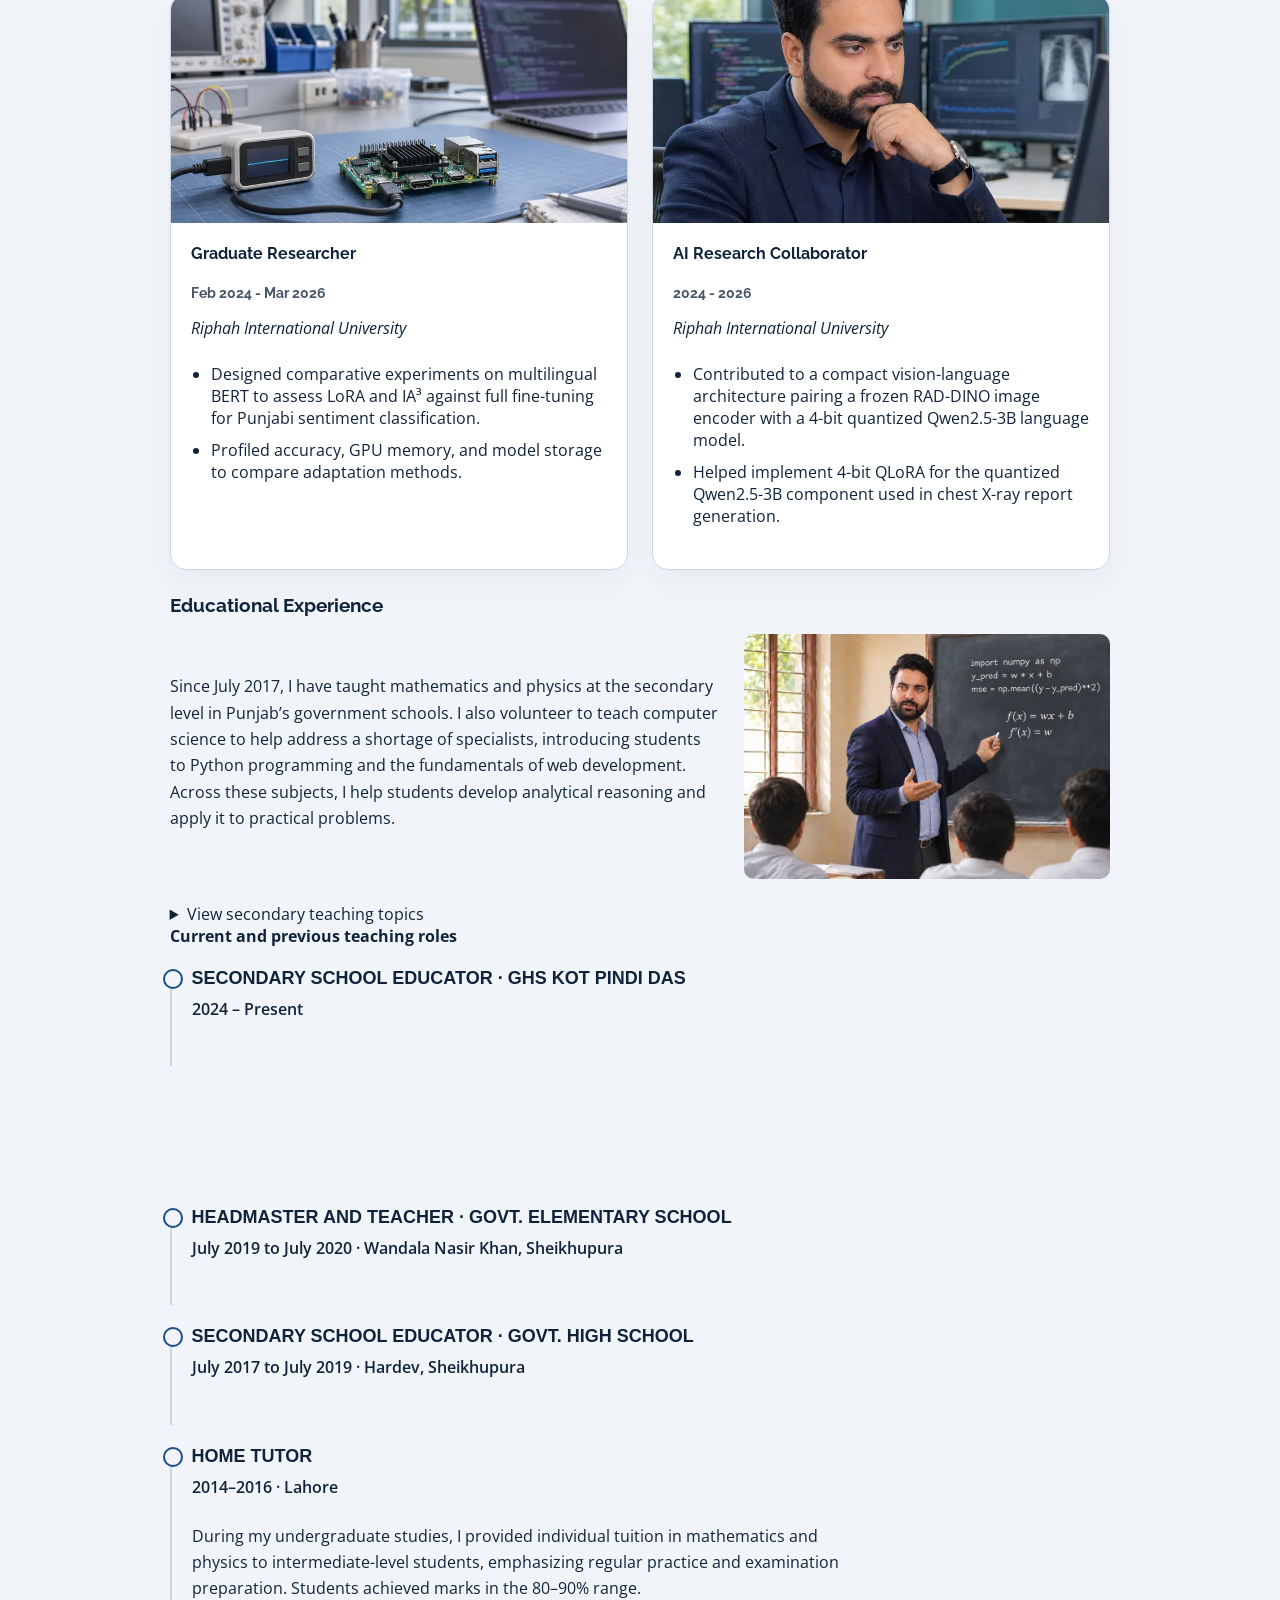
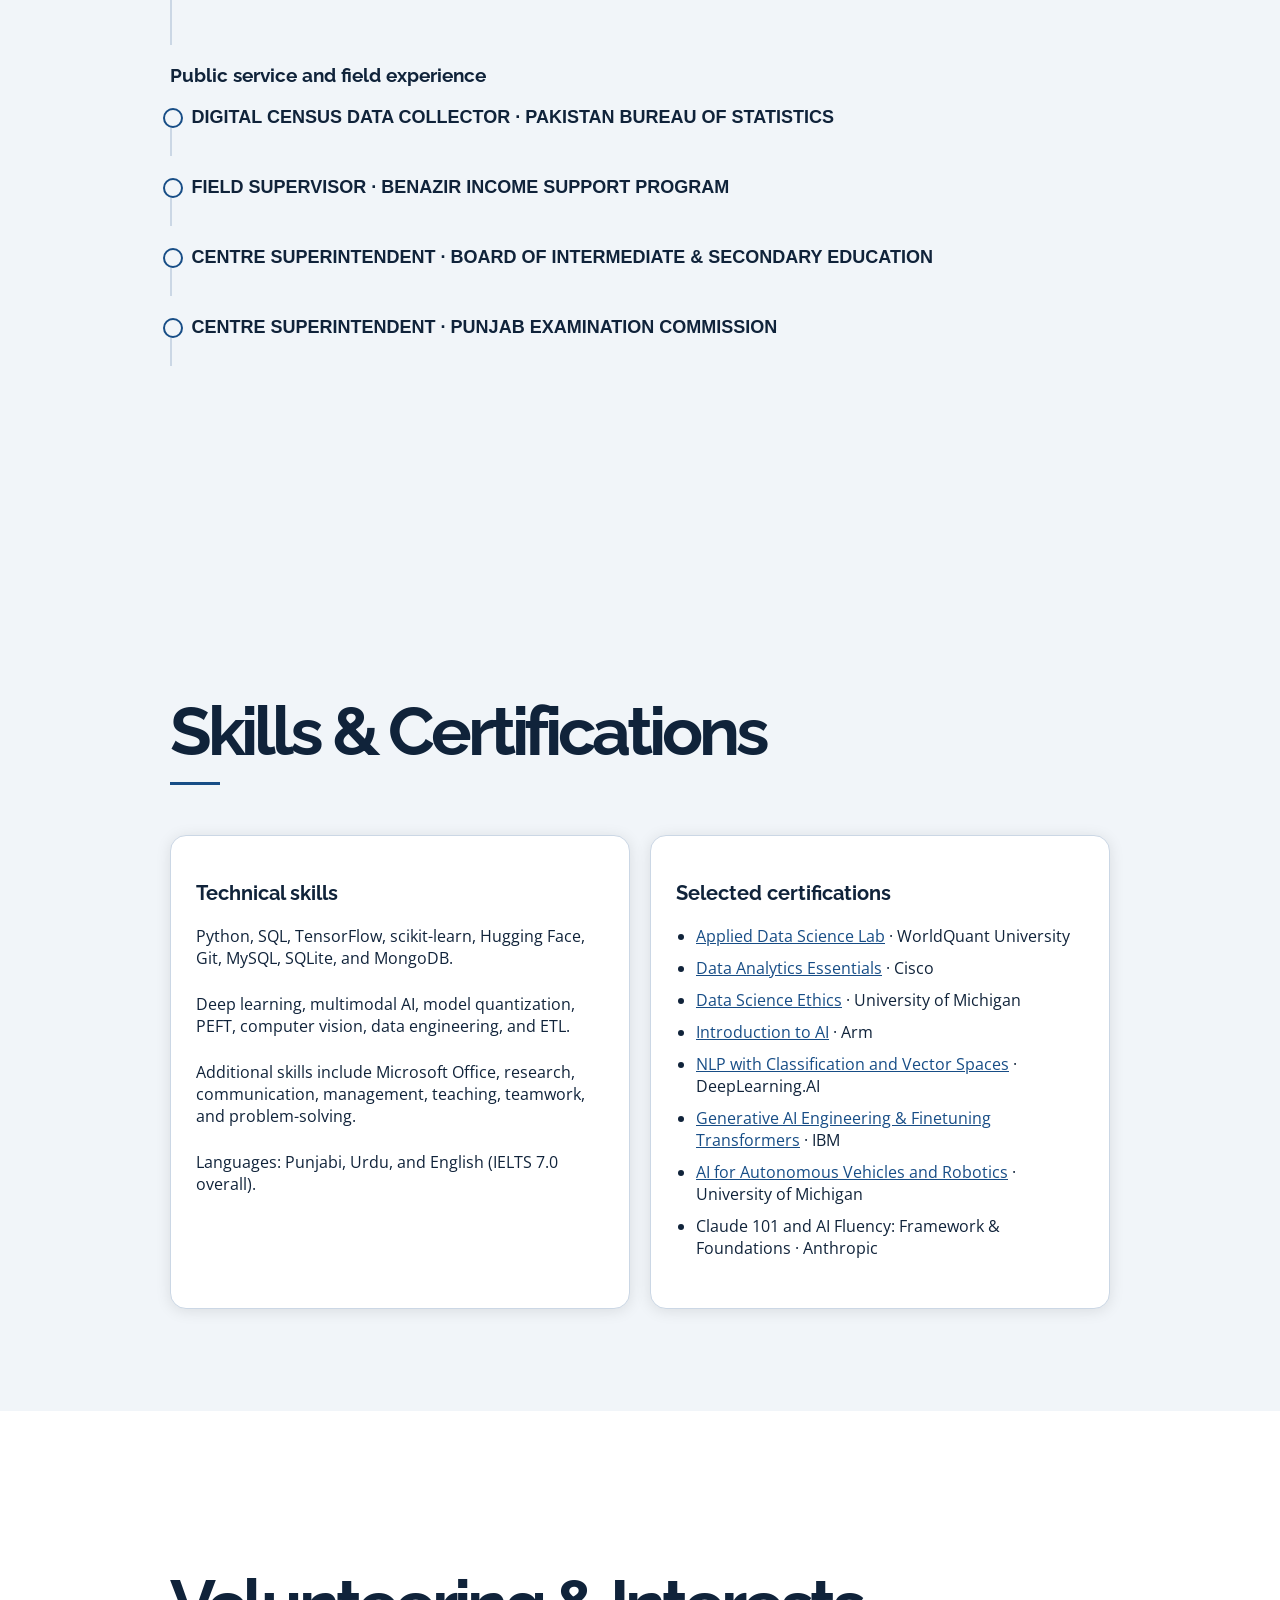
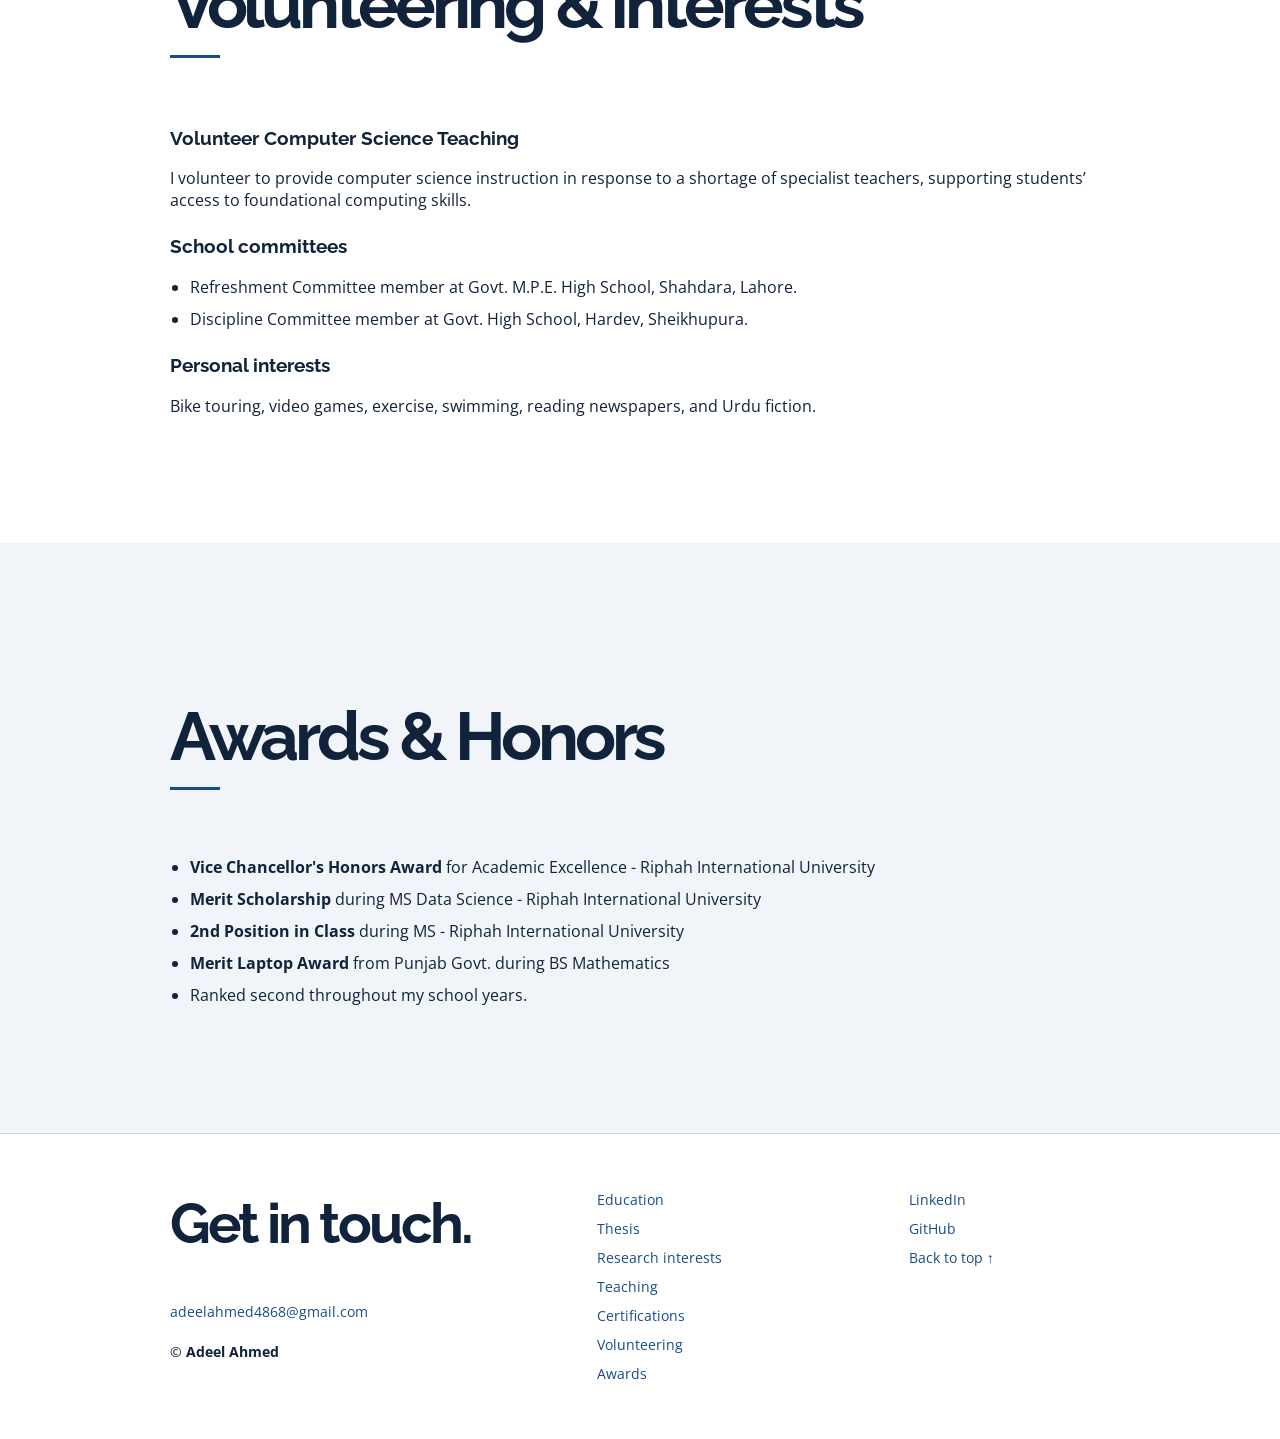
==== commit eb9052b1: "Update CXRG-SVLM publication summary" ====
--- a/index.html
+++ b/index.html
@@ -84,8 +84,13 @@
                     <article class="card border-top-blue">
                         <h4><a href="https://www.nature.com/articles/s41598-026-77203-3">CXRG-SVLM: A parameter-efficient small vision-language model for multi-view chest X-ray report generation in resource-constrained environments</a></h4>
                         <p>M. Fareed, J. Uddin, A. H. Sayyid, <strong>A. Ahmed</strong>, and M. A. Sattar. <em>Scientific Reports</em> 16, 35452 (2026).</p>
-                        <p><strong>My contribution.</strong> I helped implement 4-bit QLoRA to adapt the quantized Qwen2.5-3B language model for chest X-ray report generation.</p>
-                        <p>The study used frontal and lateral chest radiographs and clinical indication text to generate report findings. On the Indiana University dataset, the model achieved 0.3527 ROUGE-L and 0.2744 METEOR. It trained 1.91% of loaded parameters and averaged 5.27 seconds per report on one GPU. The paper identifies radiologist evaluation as a next step.</p>
+                        <p><strong>AI Research Collaborator | Riphah International University</strong></p>
+                        <p><strong>Topic:</strong> Parameter-Efficient Vision-Language Models for Medical Imaging</p>
+                        <ul>
+                            <li>Co-authored a <em>Scientific Reports</em> paper introducing CXRG-SVLM, a compact vision-language model that generates the Findings section of radiology reports from frontal and lateral chest X-rays and clinical indications.</li>
+                            <li>Combined a frozen RAD-DINO image encoder with a 4-bit quantized Qwen2.5-3B language model adapted using QLoRA, with 1.91% of framework-reported parameter elements trainable.</li>
+                            <li>Achieved 0.3527 ROUGE-L and 0.2744 METEOR on the Indiana University Chest X-ray dataset, with an average generation time of 5.27 seconds per report on a single GPU.</li>
+                        </ul>
                     </article>
                     <article class="card border-top-blue">
                         <h4><a href="https://doi.org/10.3389/fdgth.2025.1653631">A systematic review of ethical considerations of large language models in healthcare and medicine</a></h4>
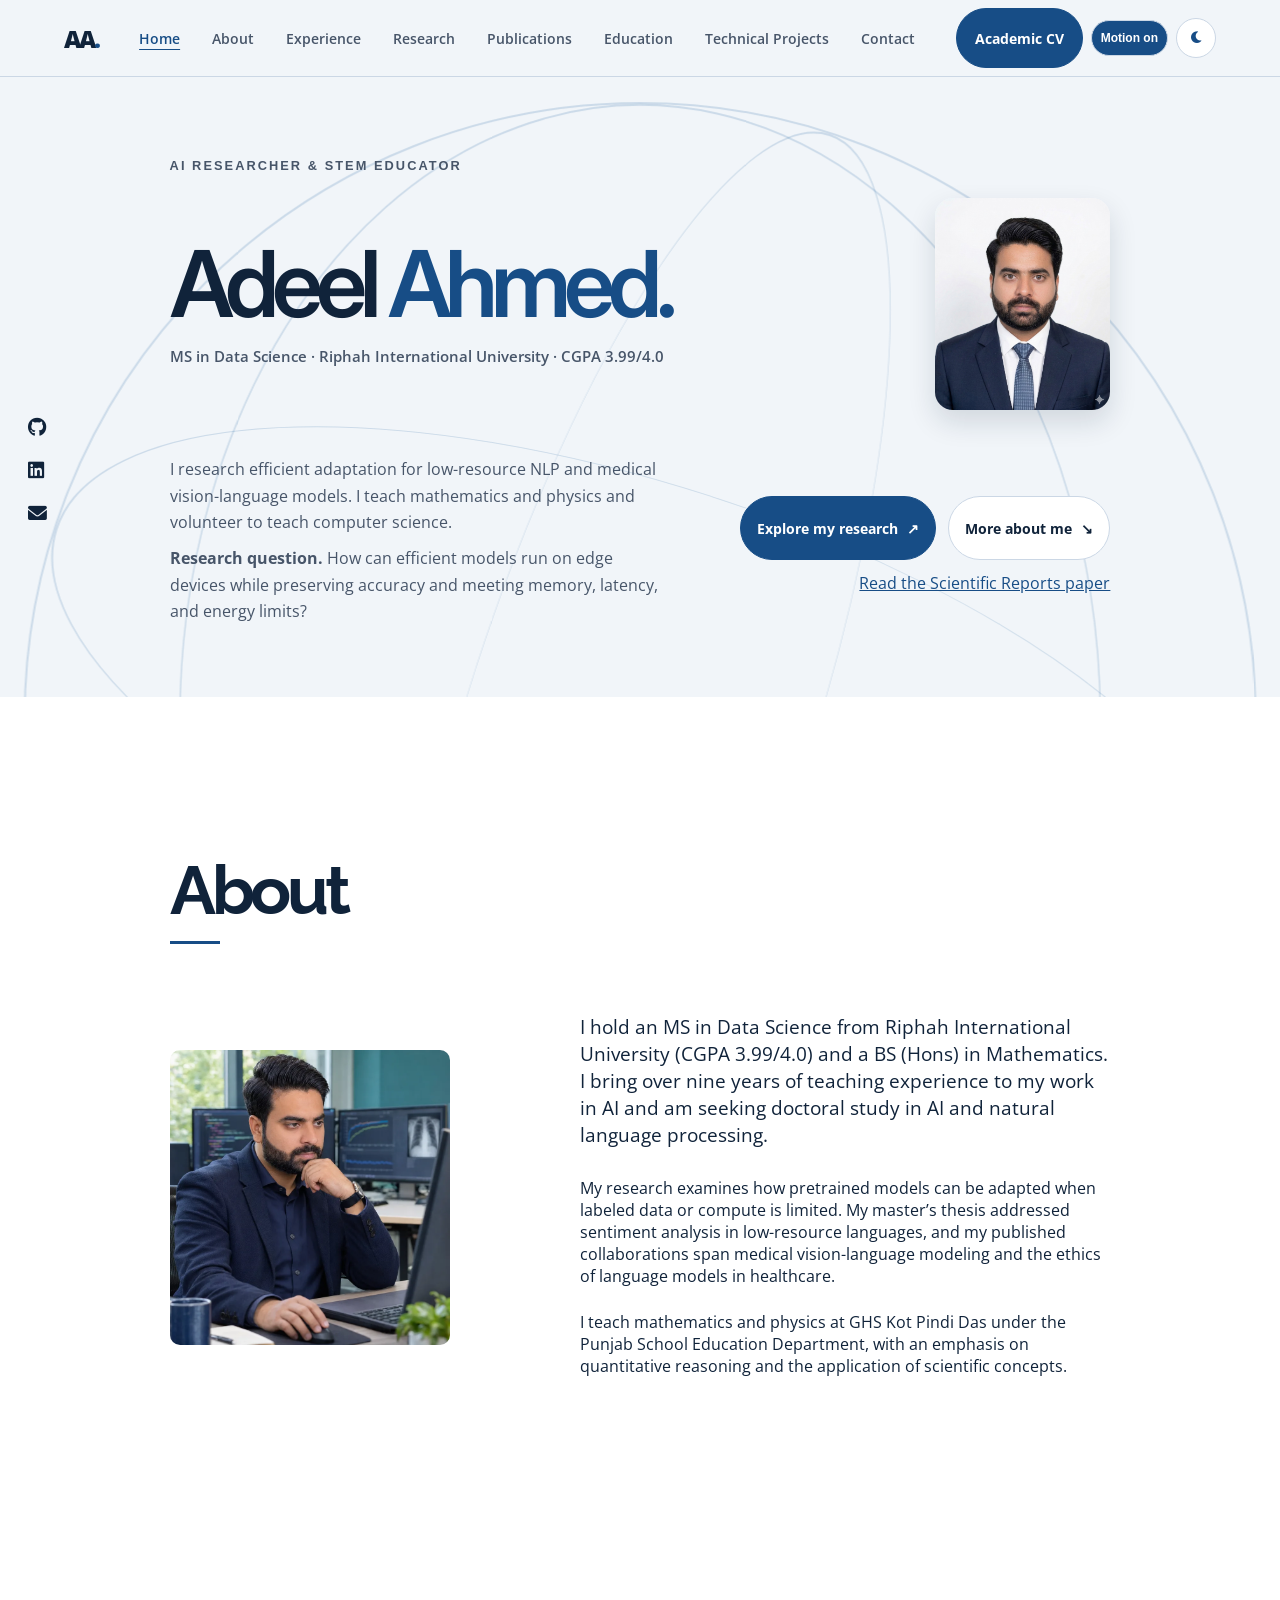
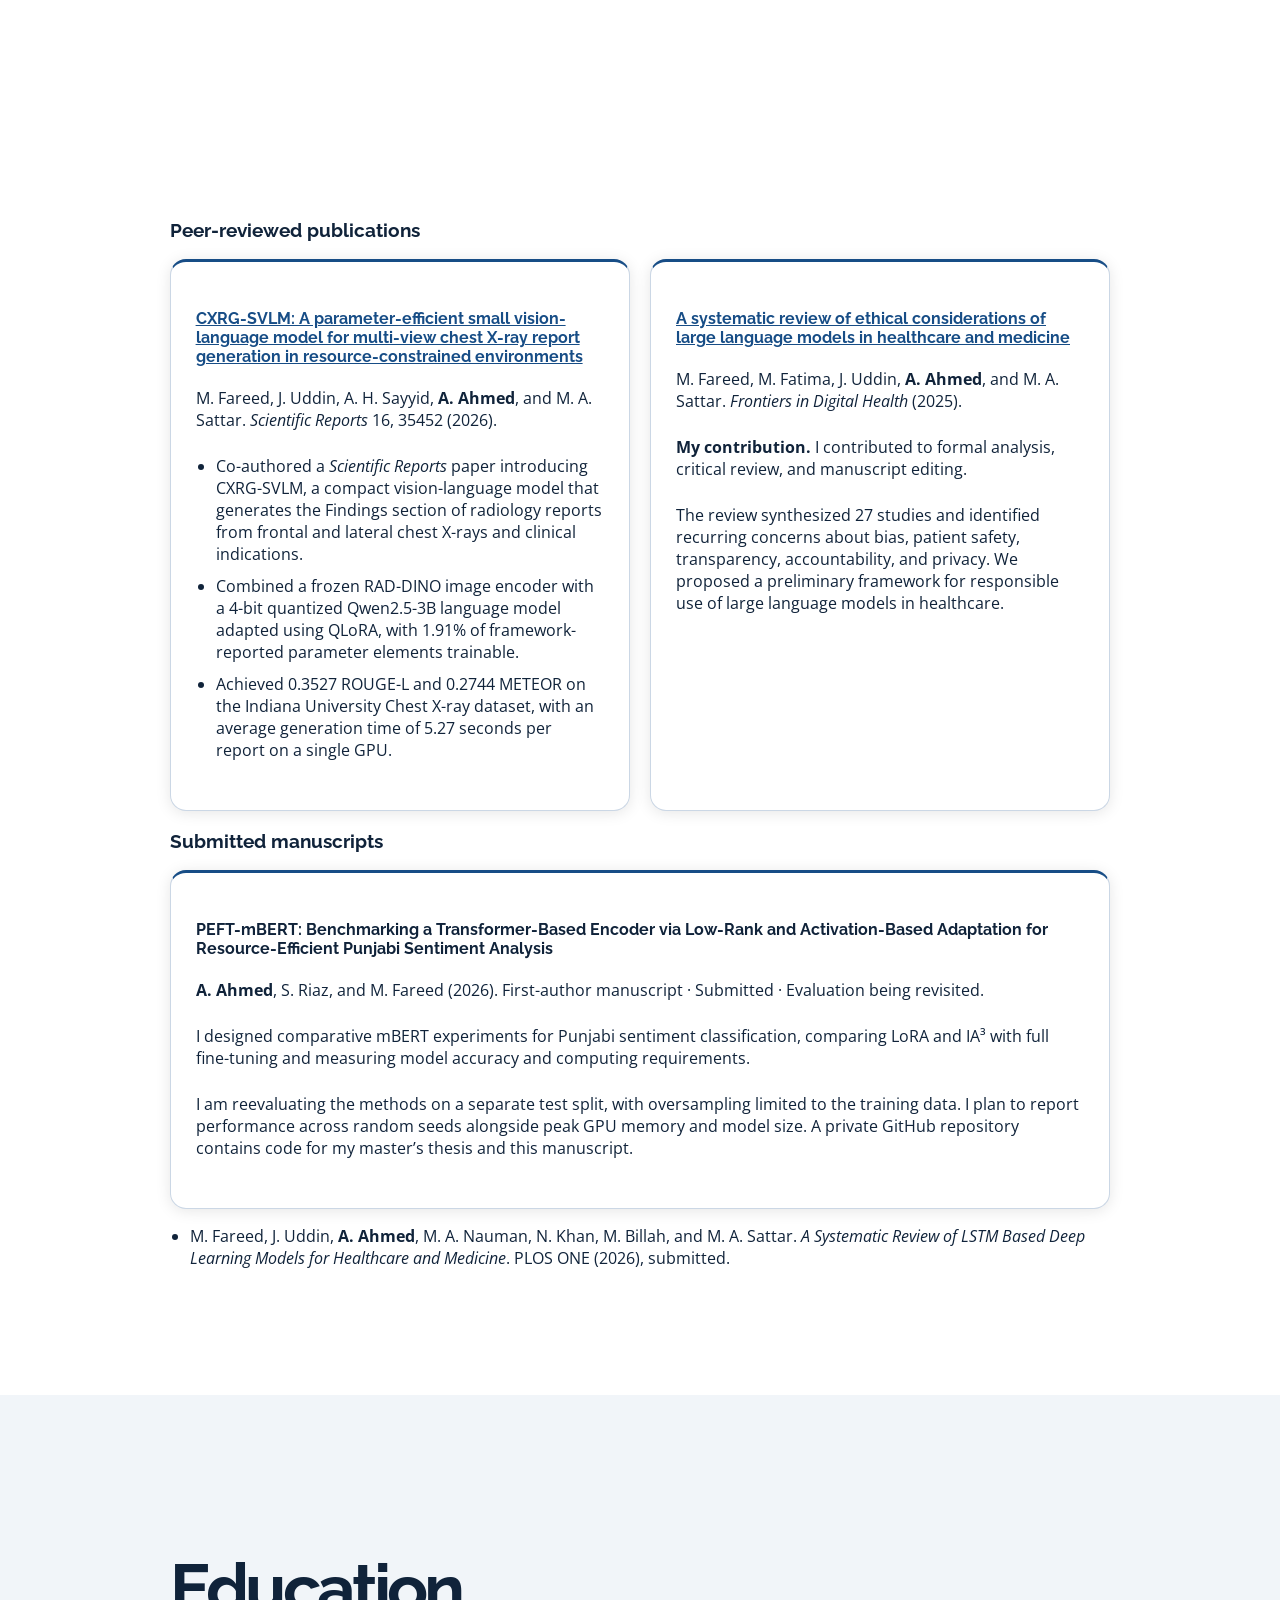
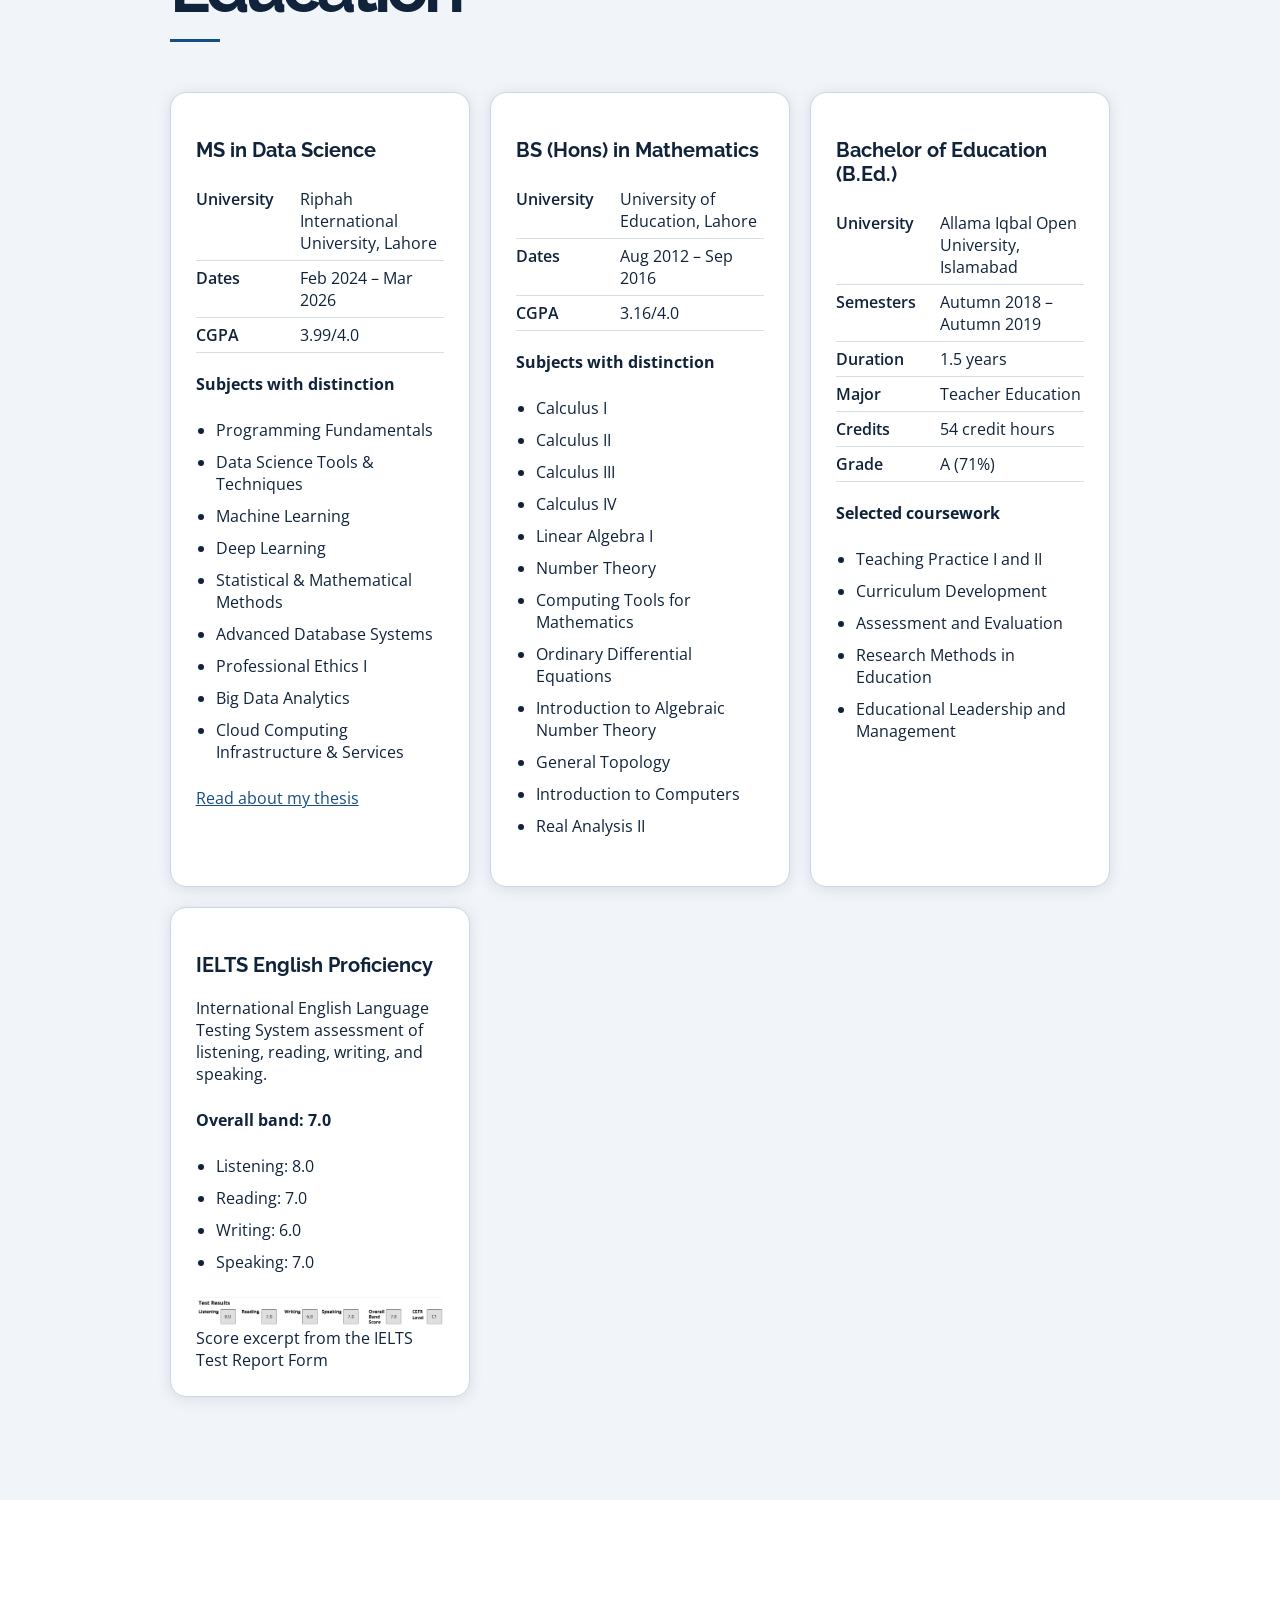
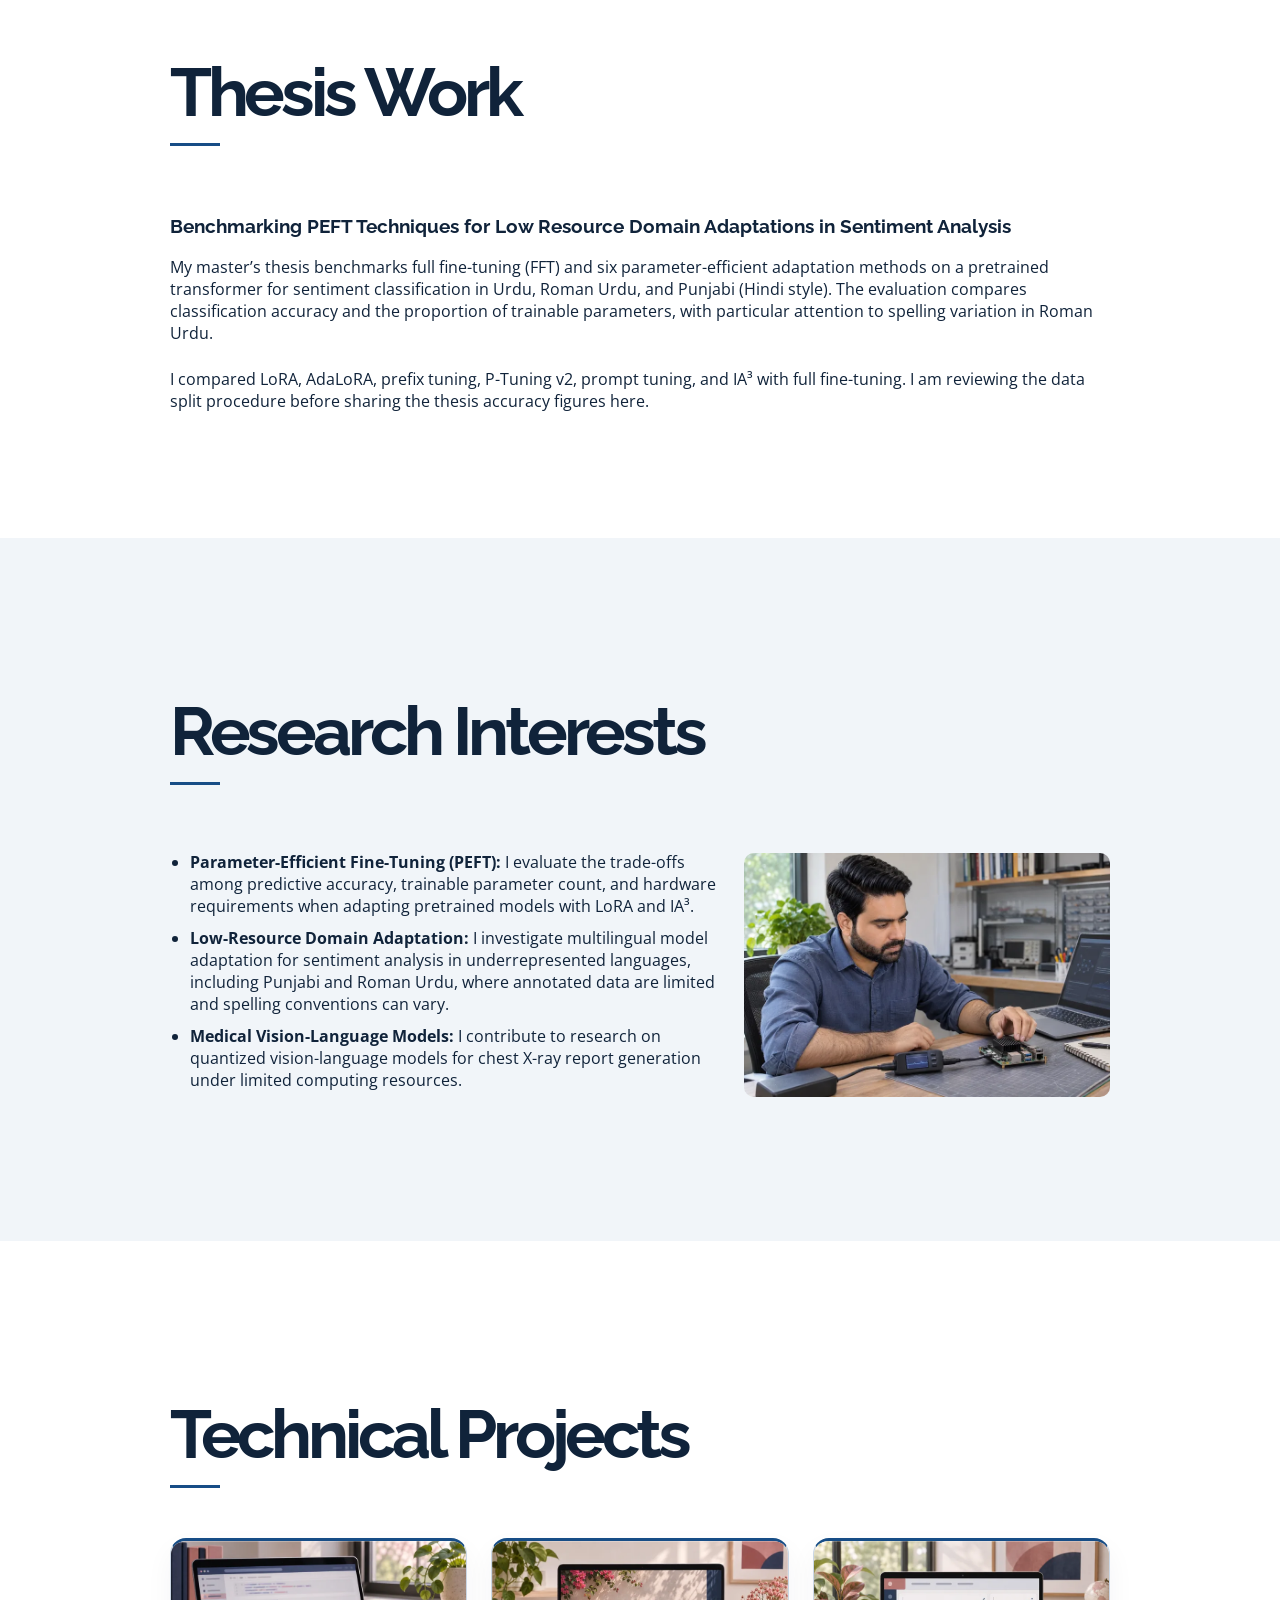
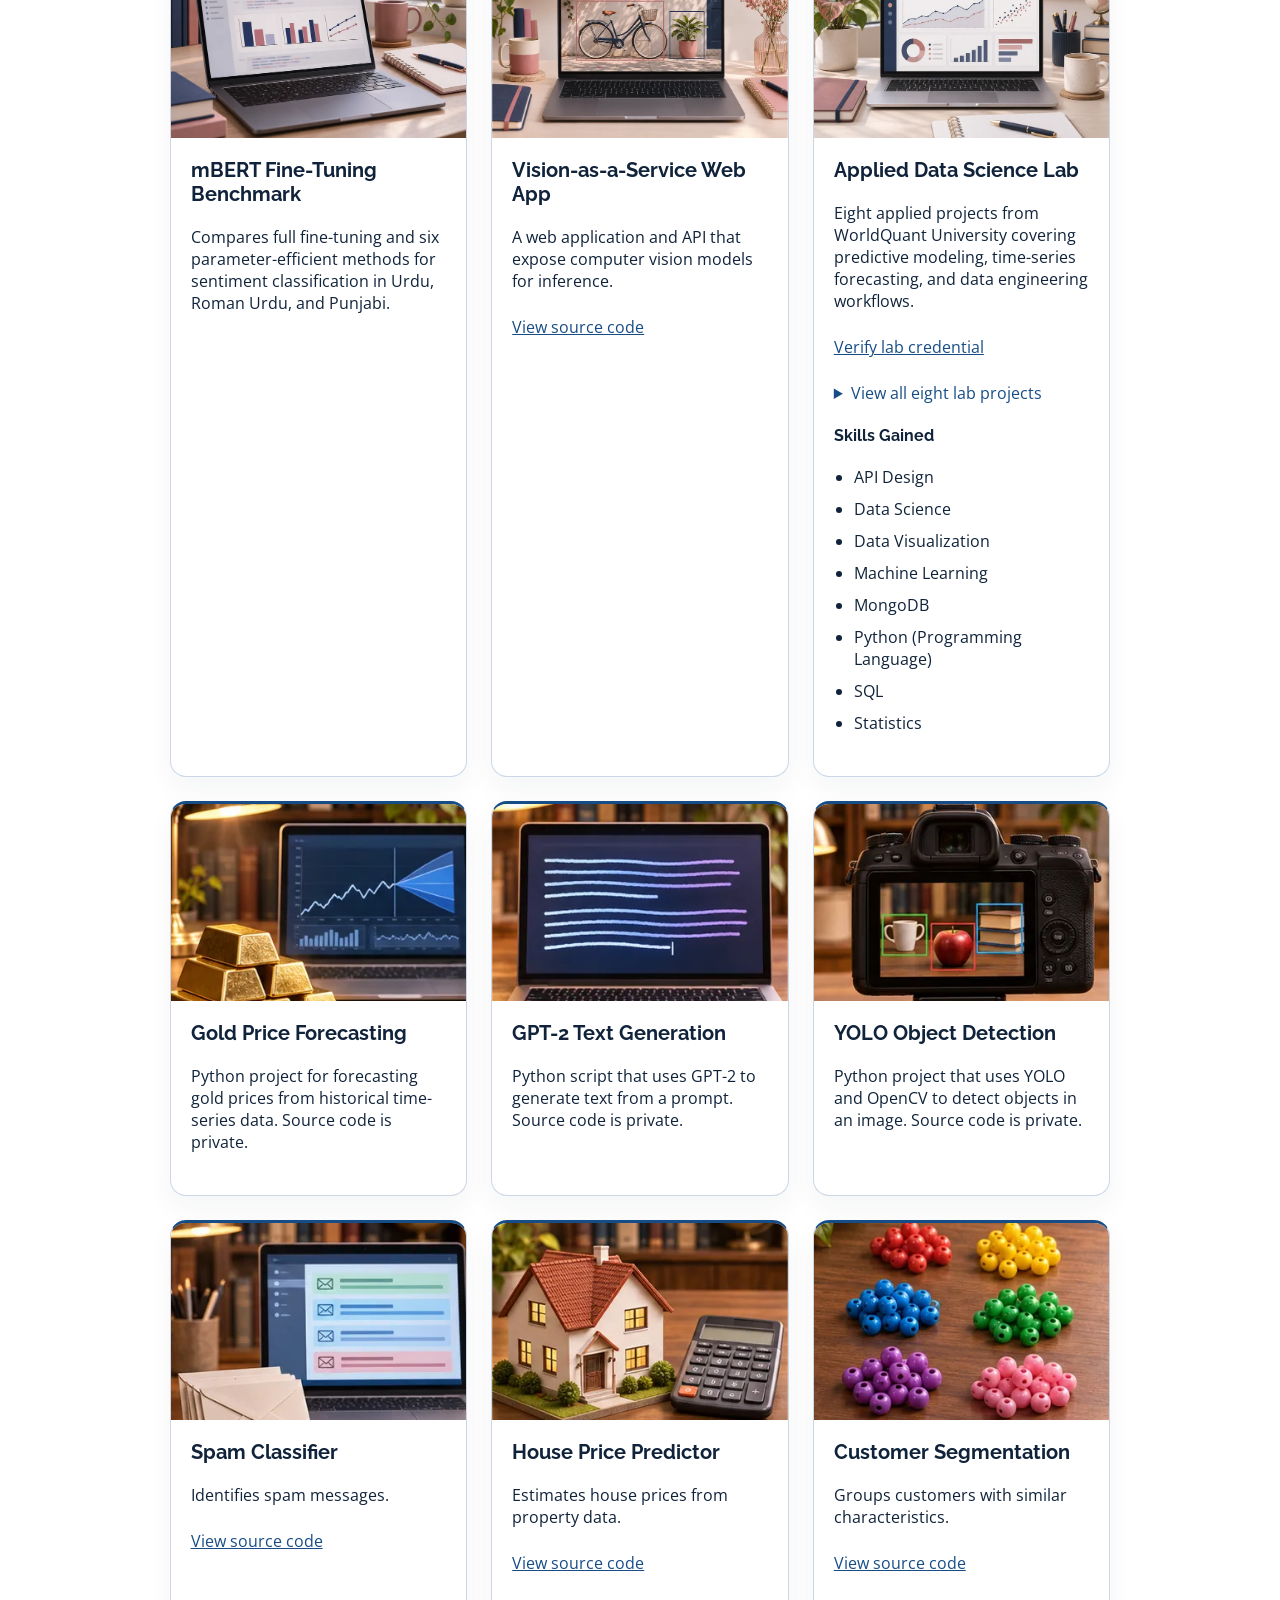
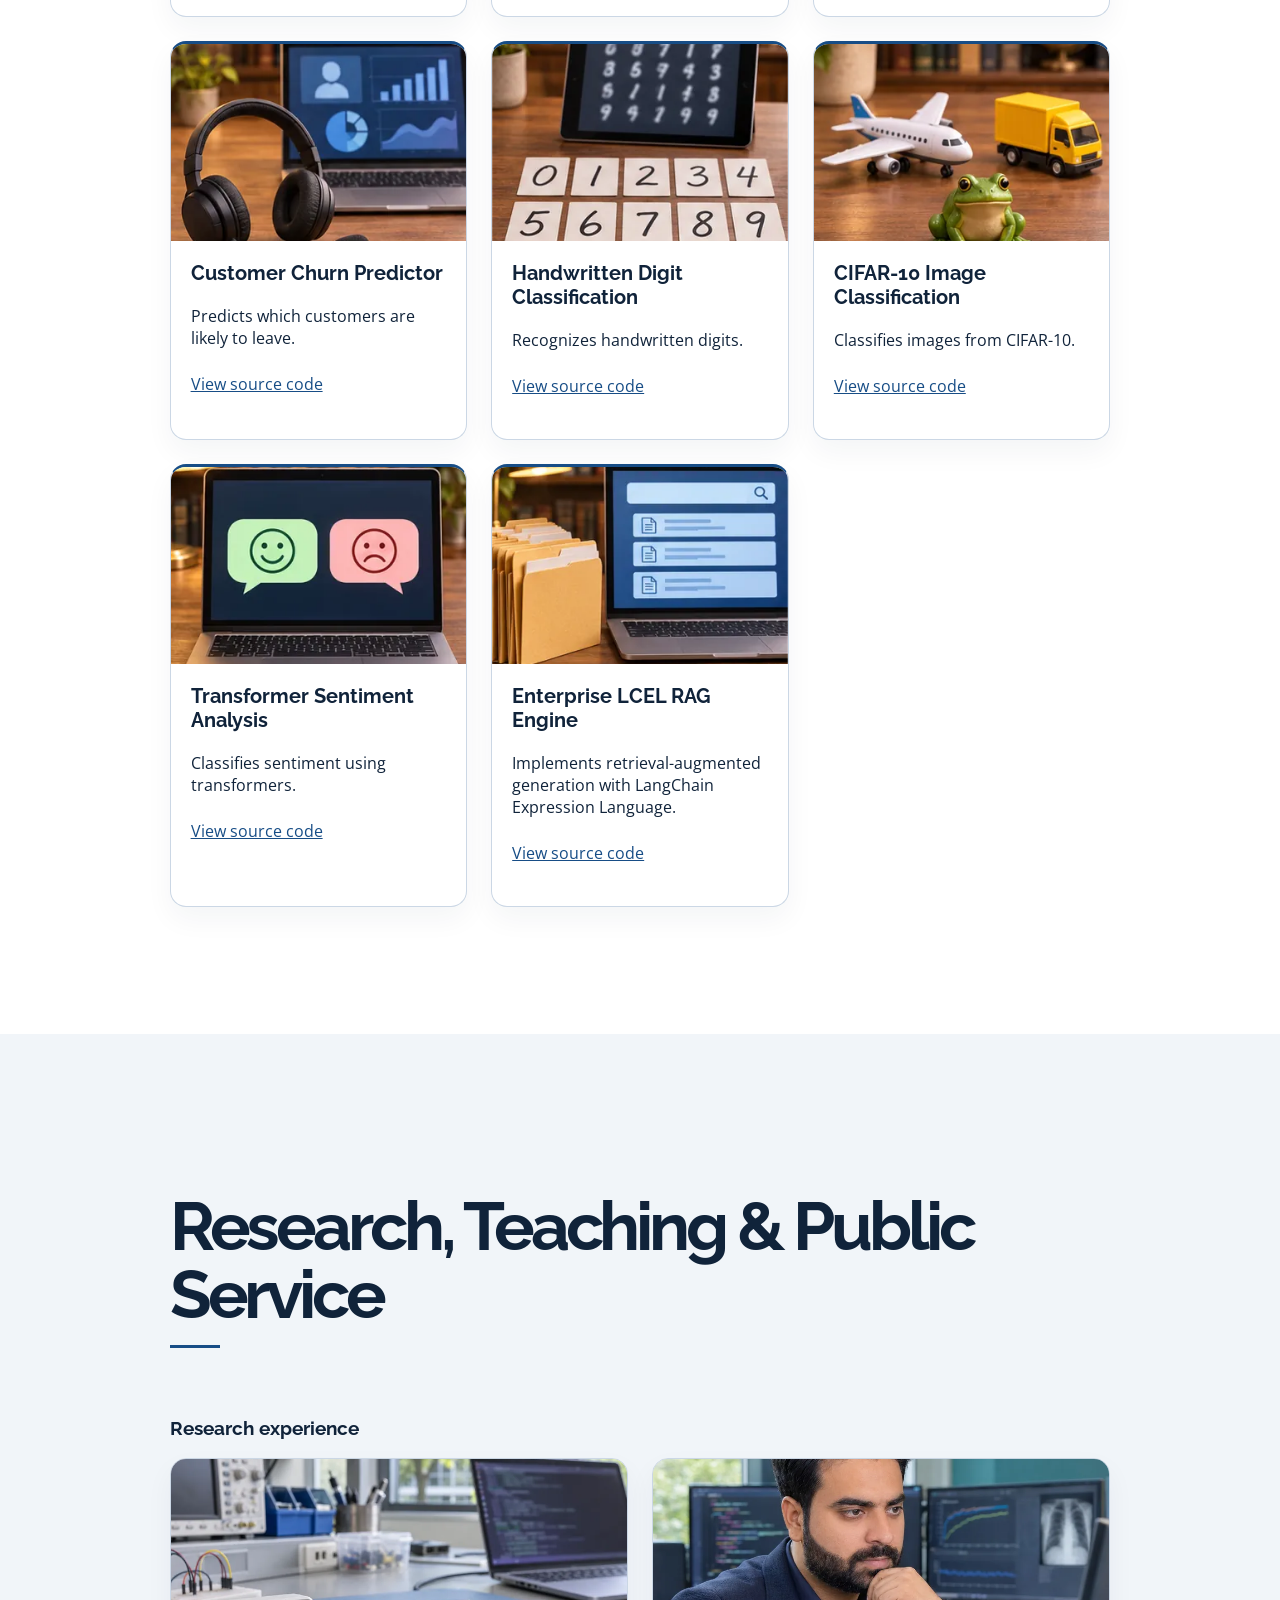
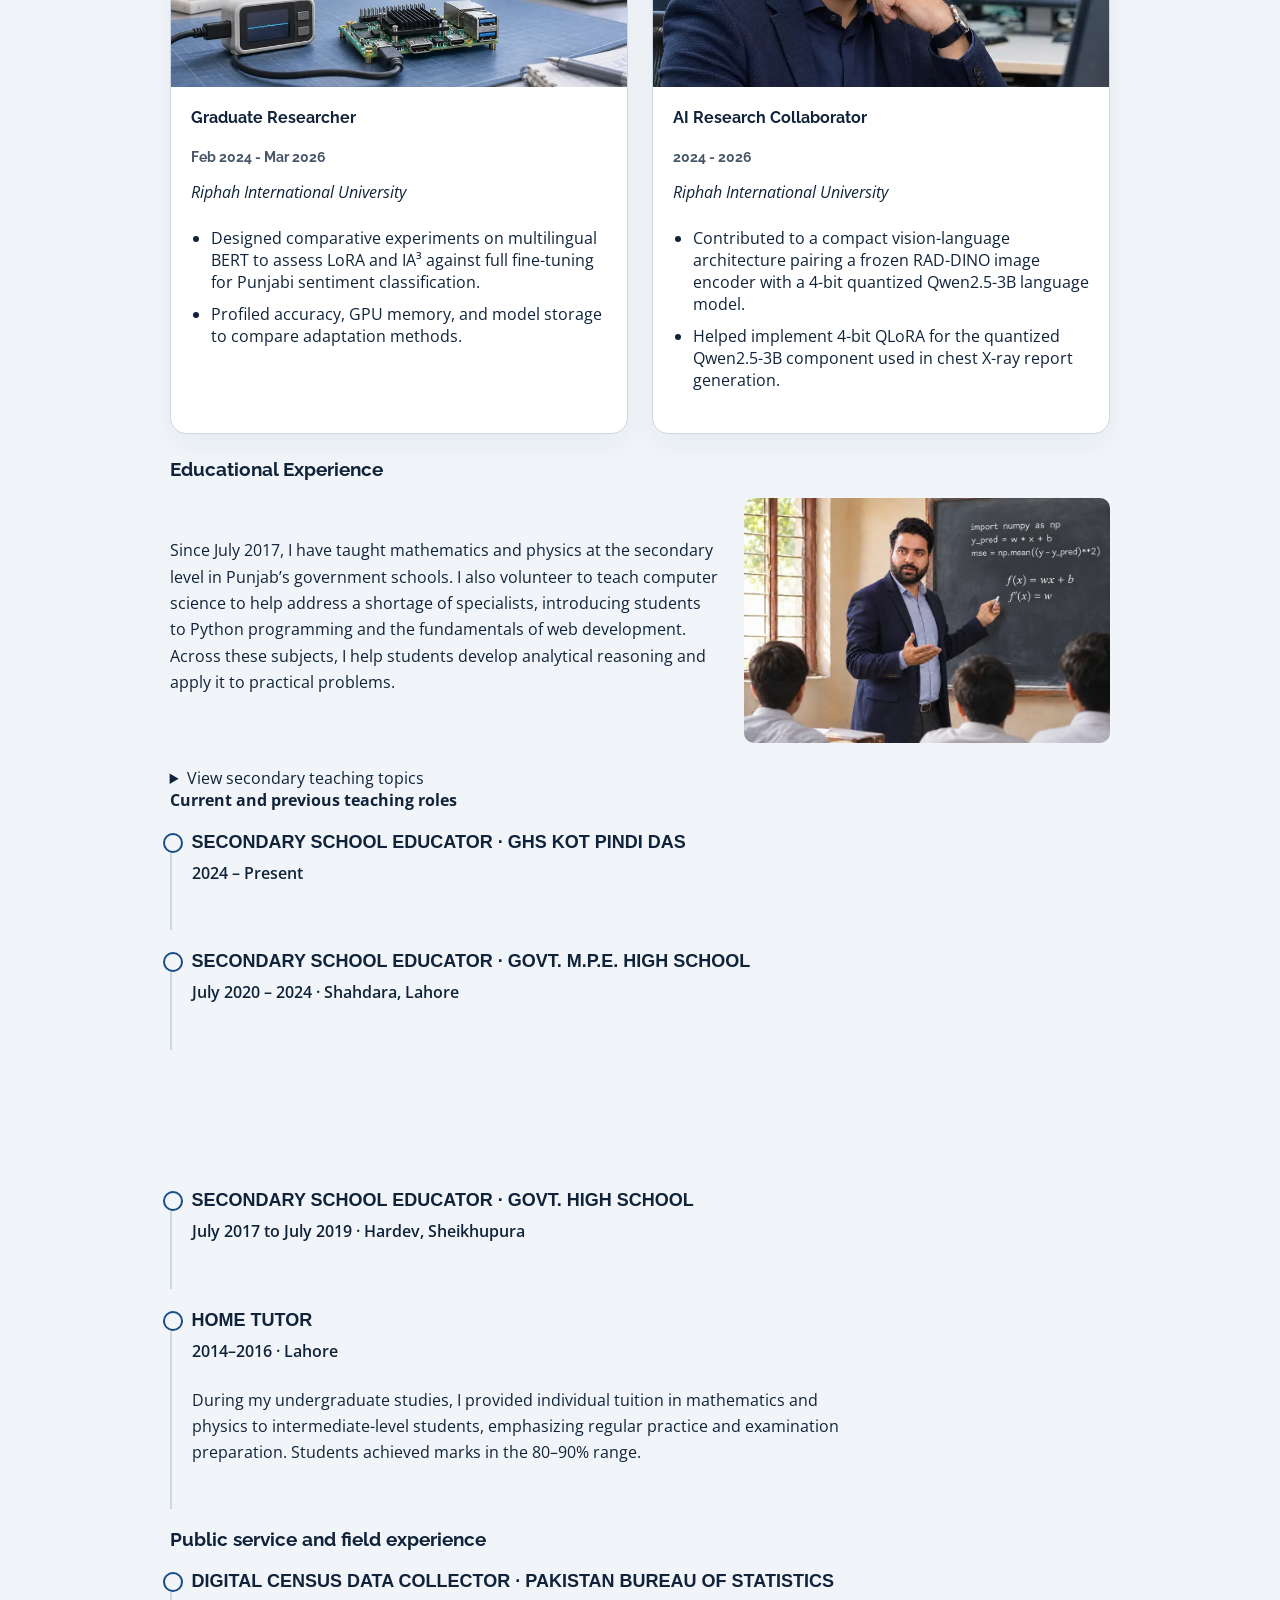
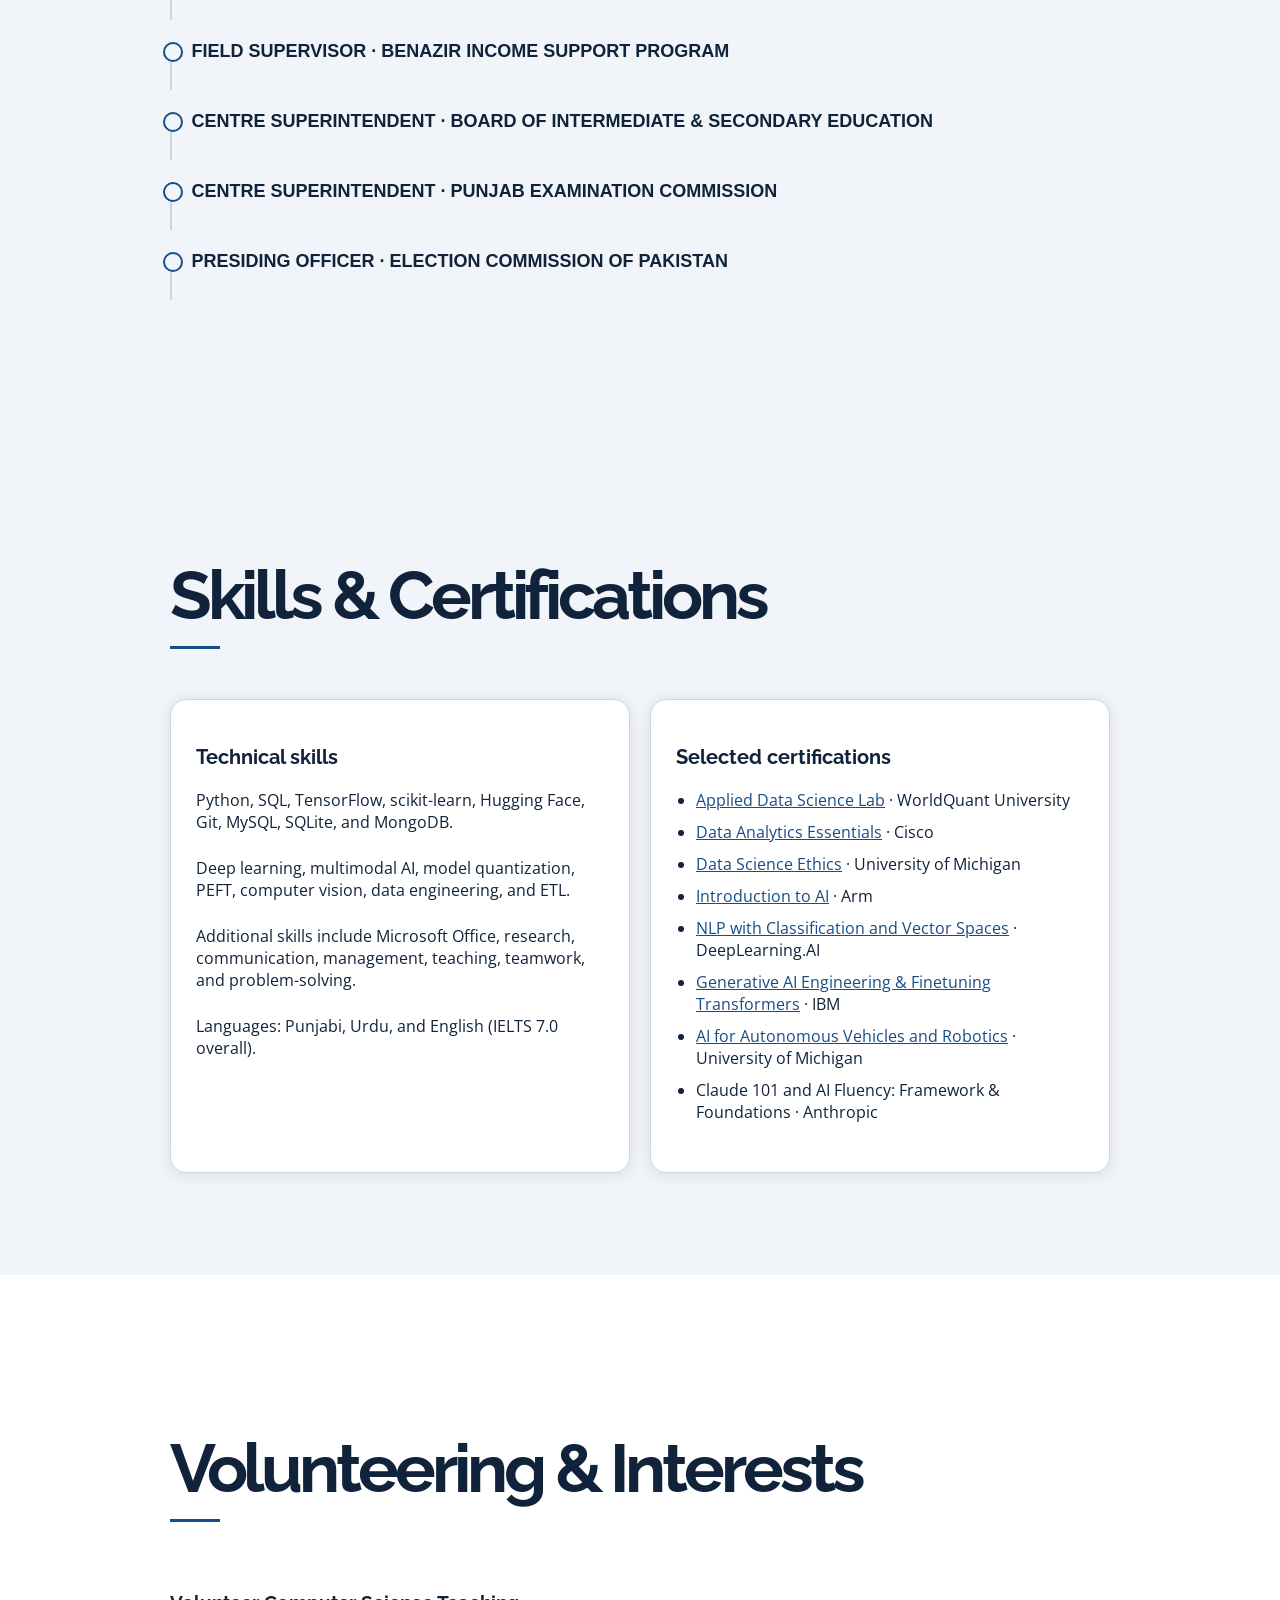
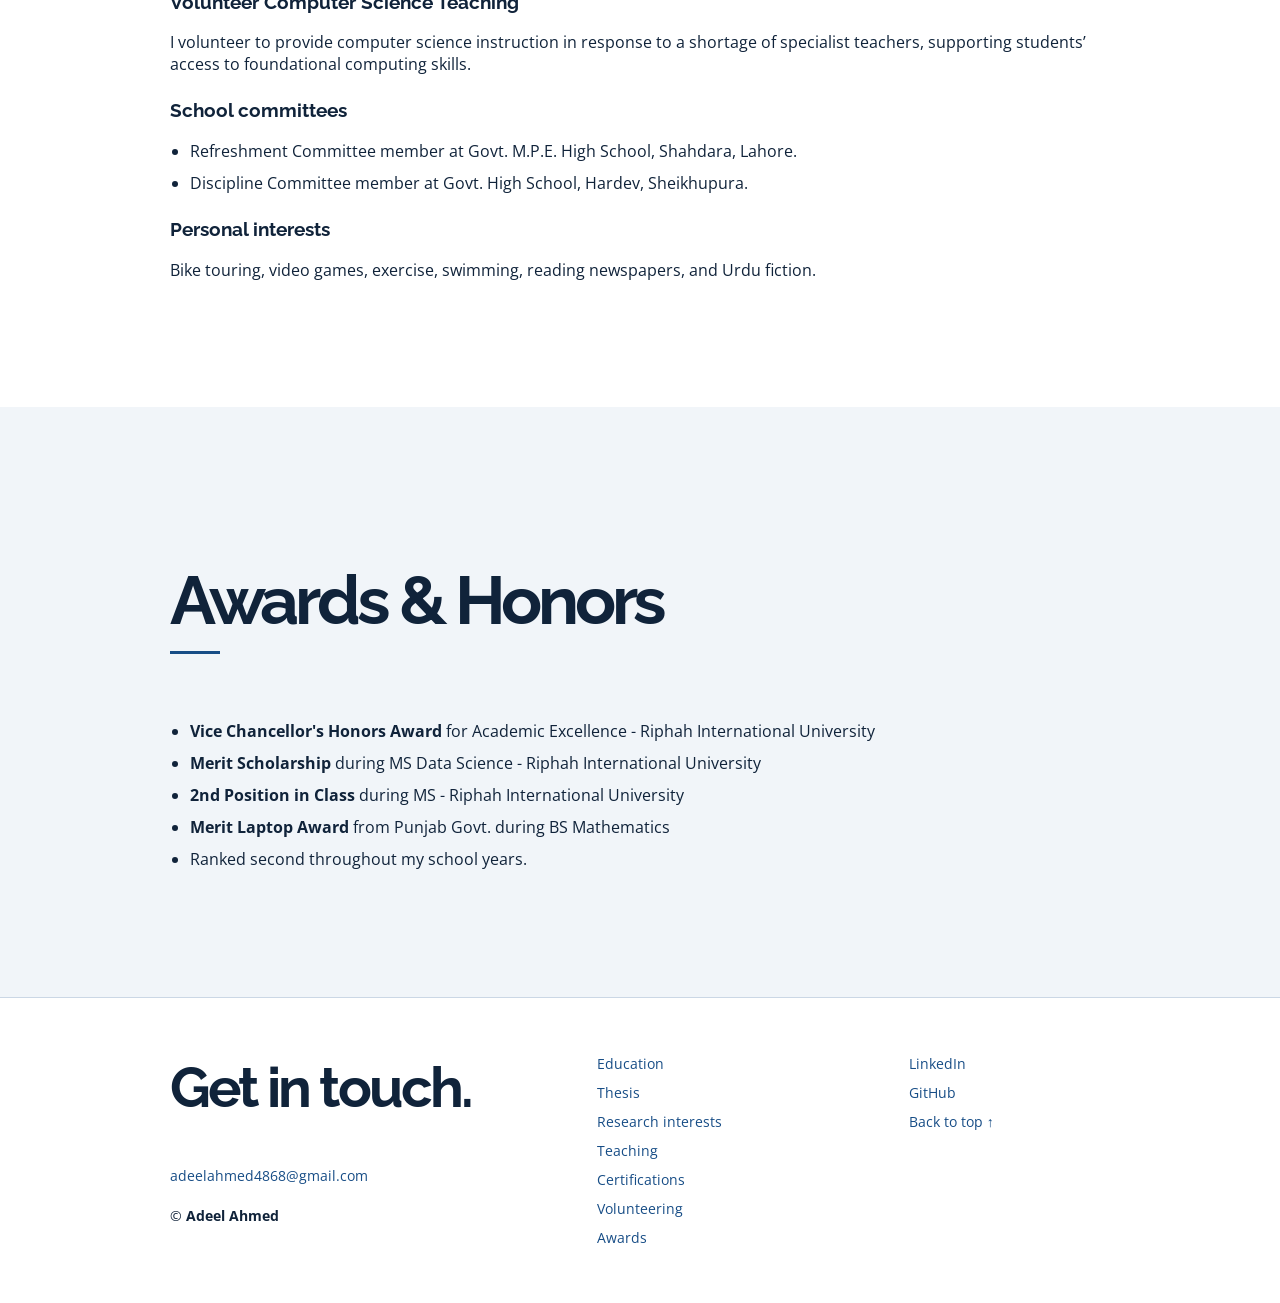
==== commit 9d496cf8: "Remove role and topic labels from publication" ====
--- a/index.html
+++ b/index.html
@@ -84,8 +84,6 @@
                     <article class="card border-top-blue">
                         <h4><a href="https://www.nature.com/articles/s41598-026-77203-3">CXRG-SVLM: A parameter-efficient small vision-language model for multi-view chest X-ray report generation in resource-constrained environments</a></h4>
                         <p>M. Fareed, J. Uddin, A. H. Sayyid, <strong>A. Ahmed</strong>, and M. A. Sattar. <em>Scientific Reports</em> 16, 35452 (2026).</p>
-                        <p><strong>AI Research Collaborator | Riphah International University</strong></p>
-                        <p><strong>Topic:</strong> Parameter-Efficient Vision-Language Models for Medical Imaging</p>
                         <ul>
                             <li>Co-authored a <em>Scientific Reports</em> paper introducing CXRG-SVLM, a compact vision-language model that generates the Findings section of radiology reports from frontal and lateral chest X-rays and clinical indications.</li>
                             <li>Combined a frozen RAD-DINO image encoder with a 4-bit quantized Qwen2.5-3B language model adapted using QLoRA, with 1.91% of framework-reported parameter elements trainable.</li>
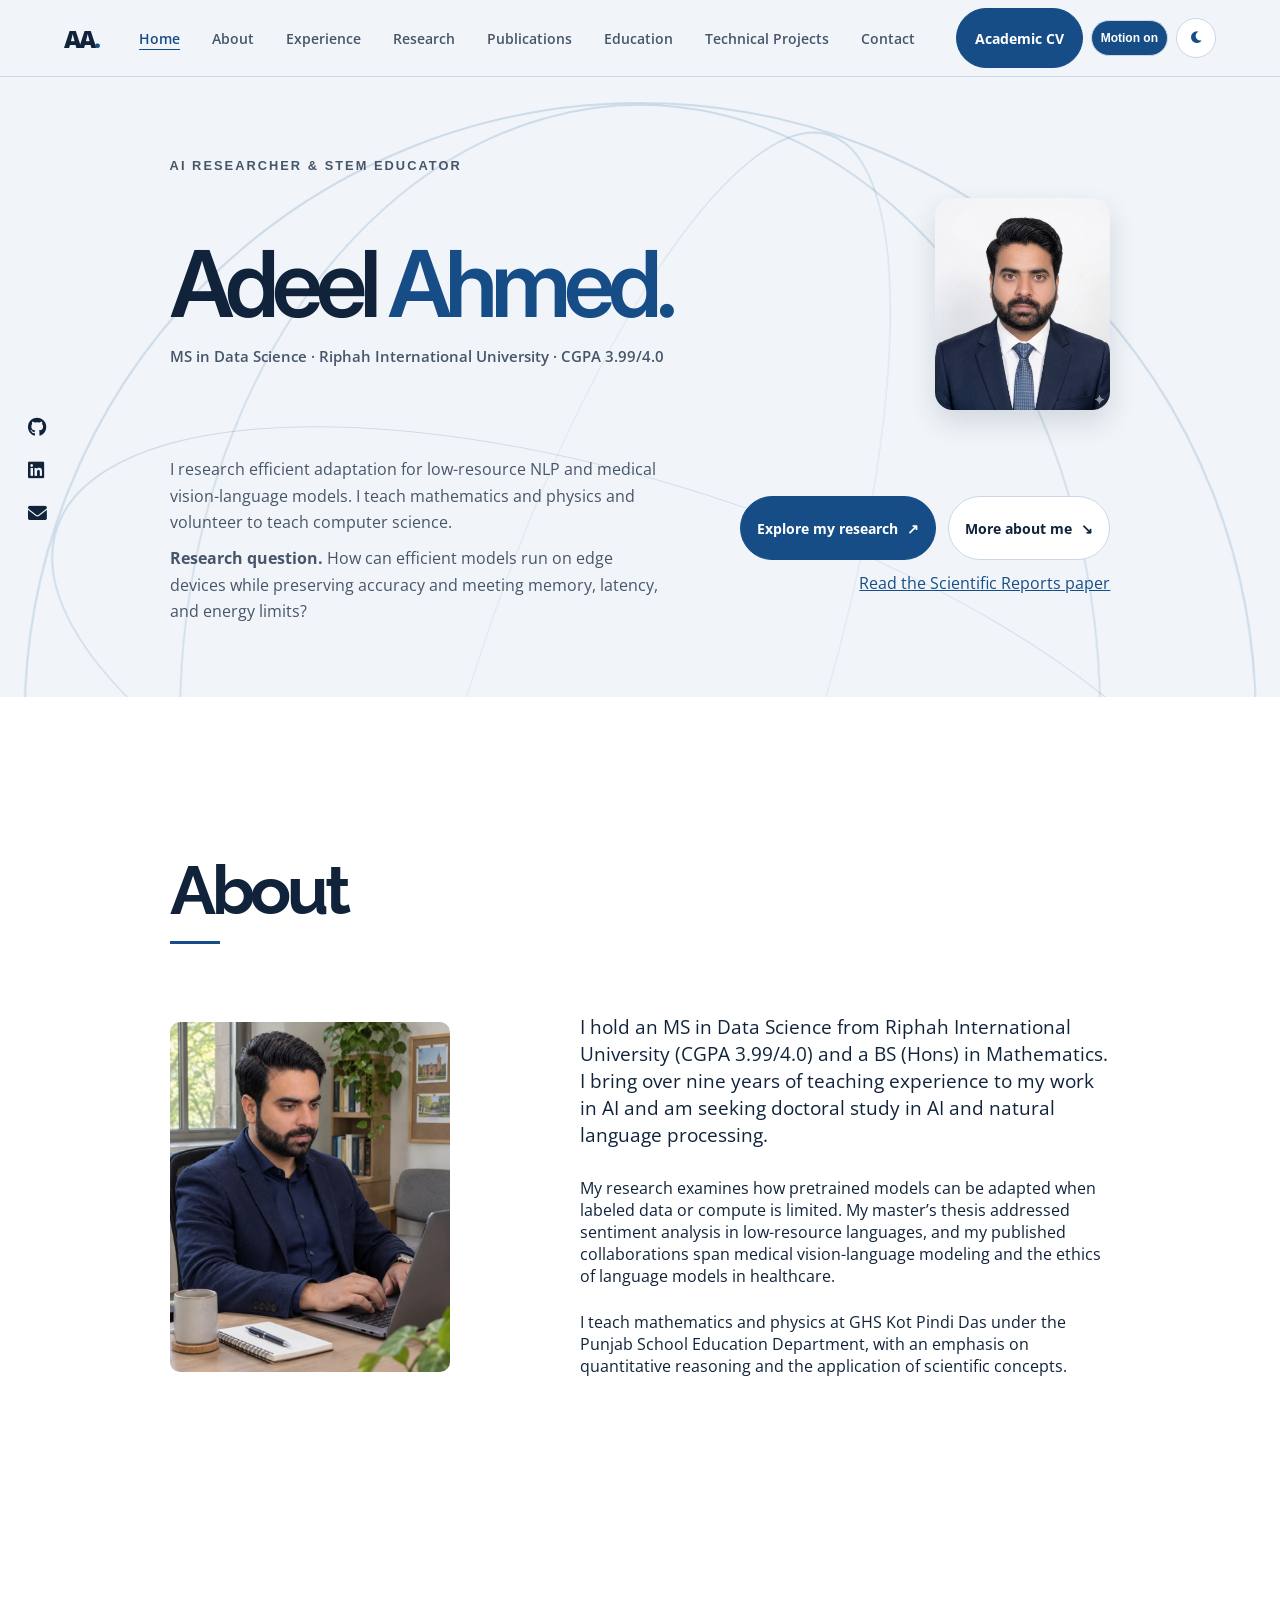
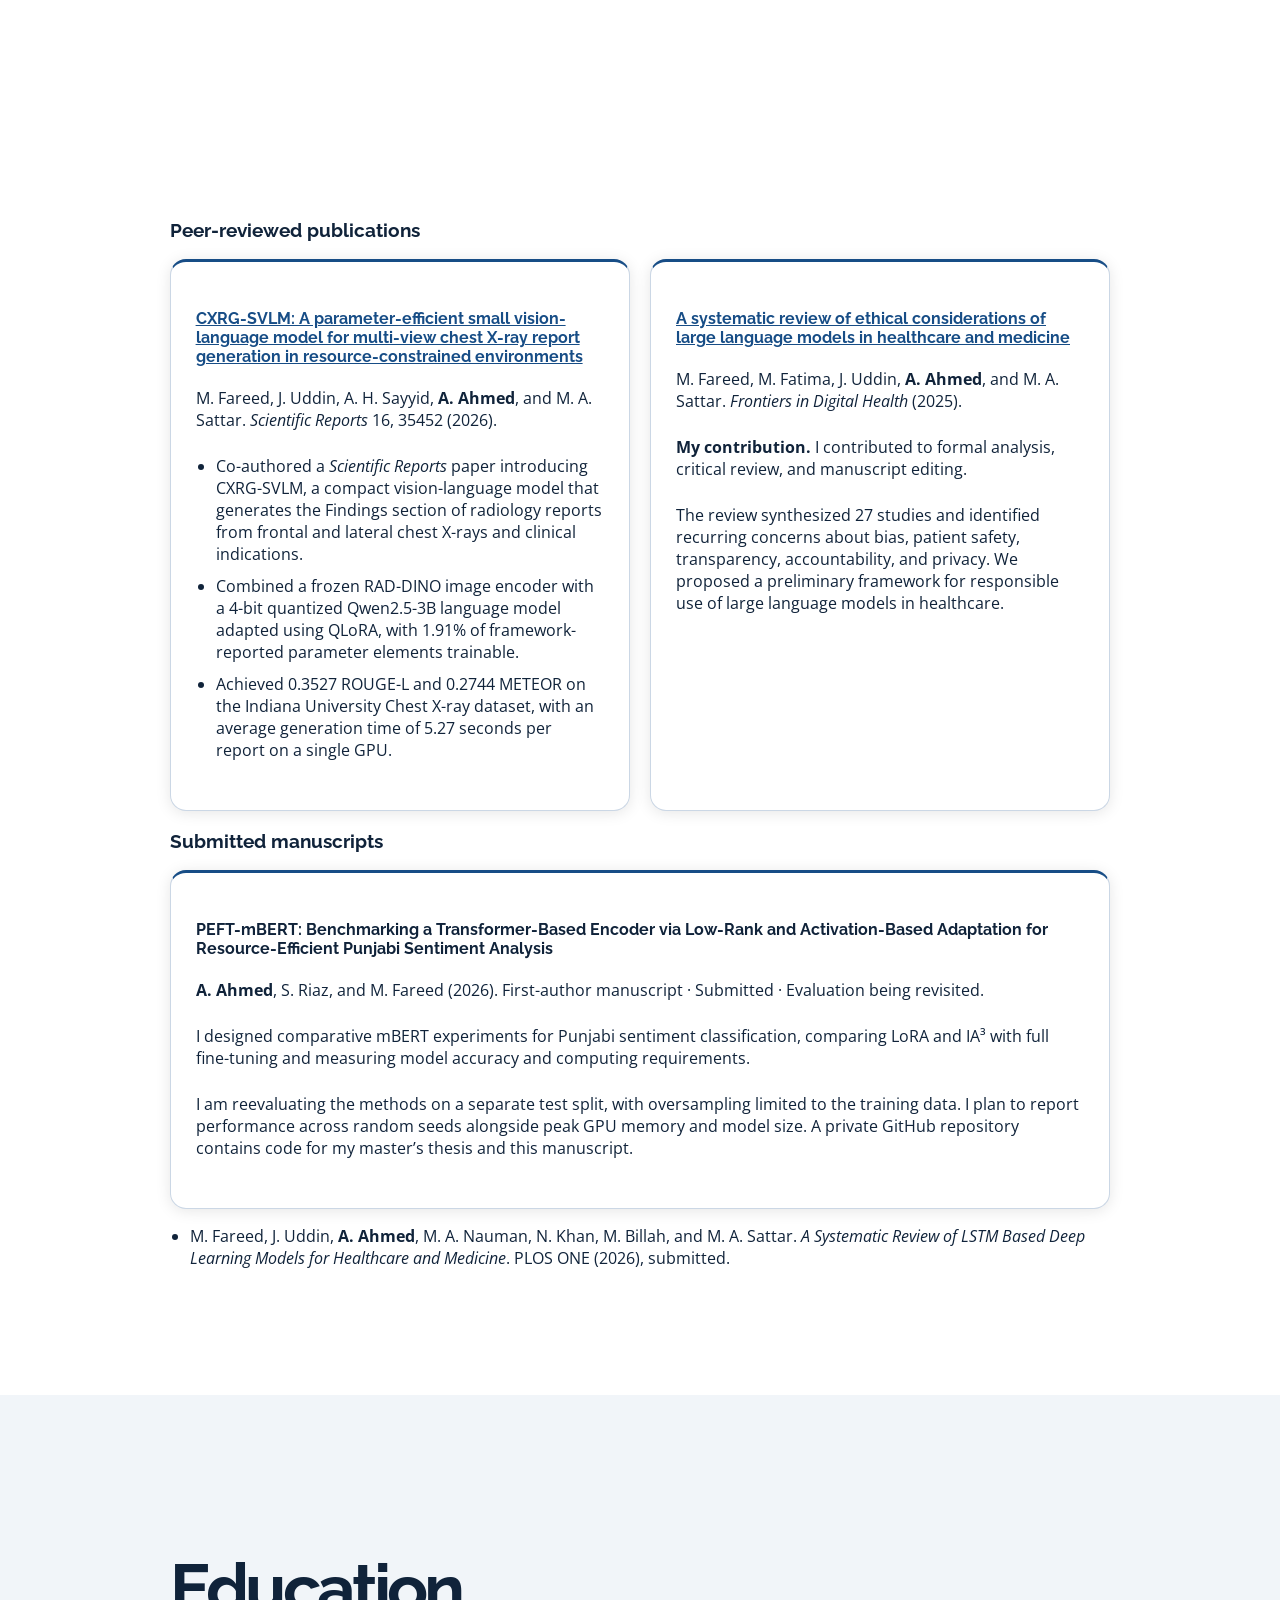
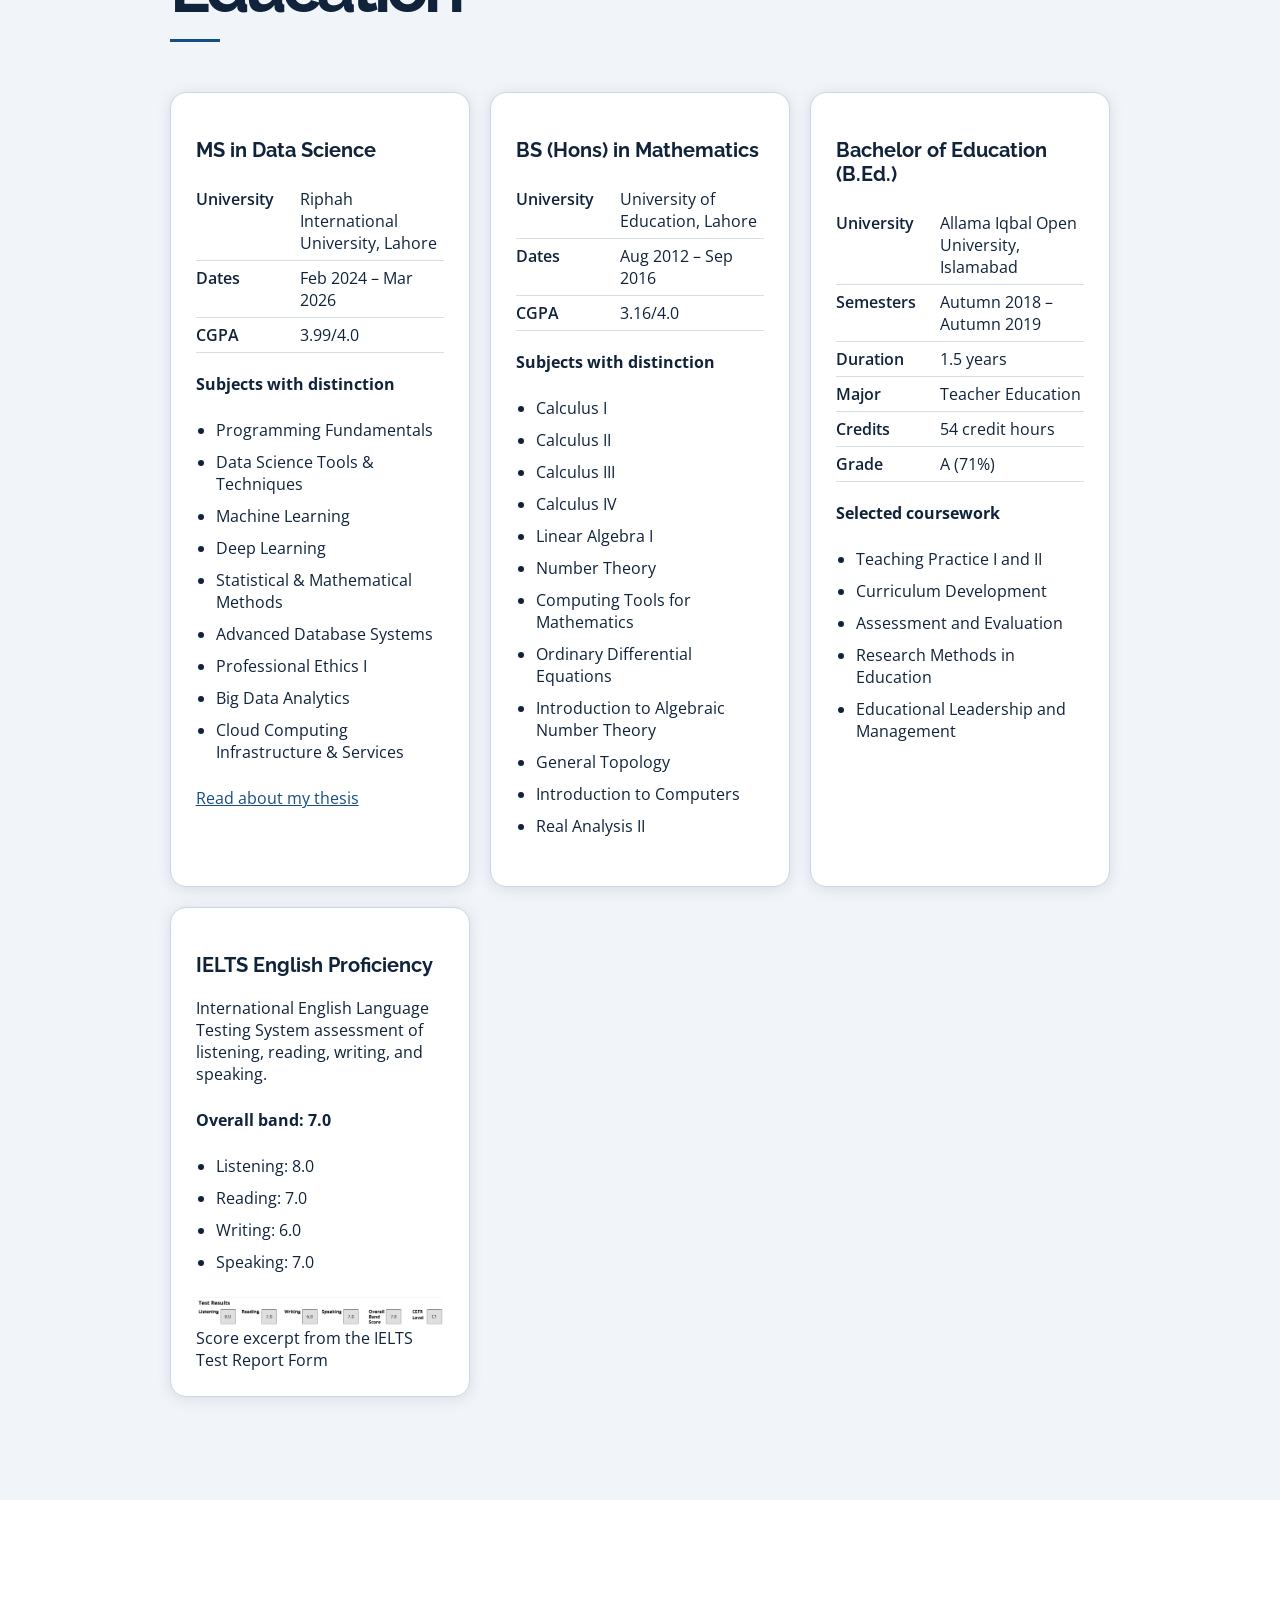
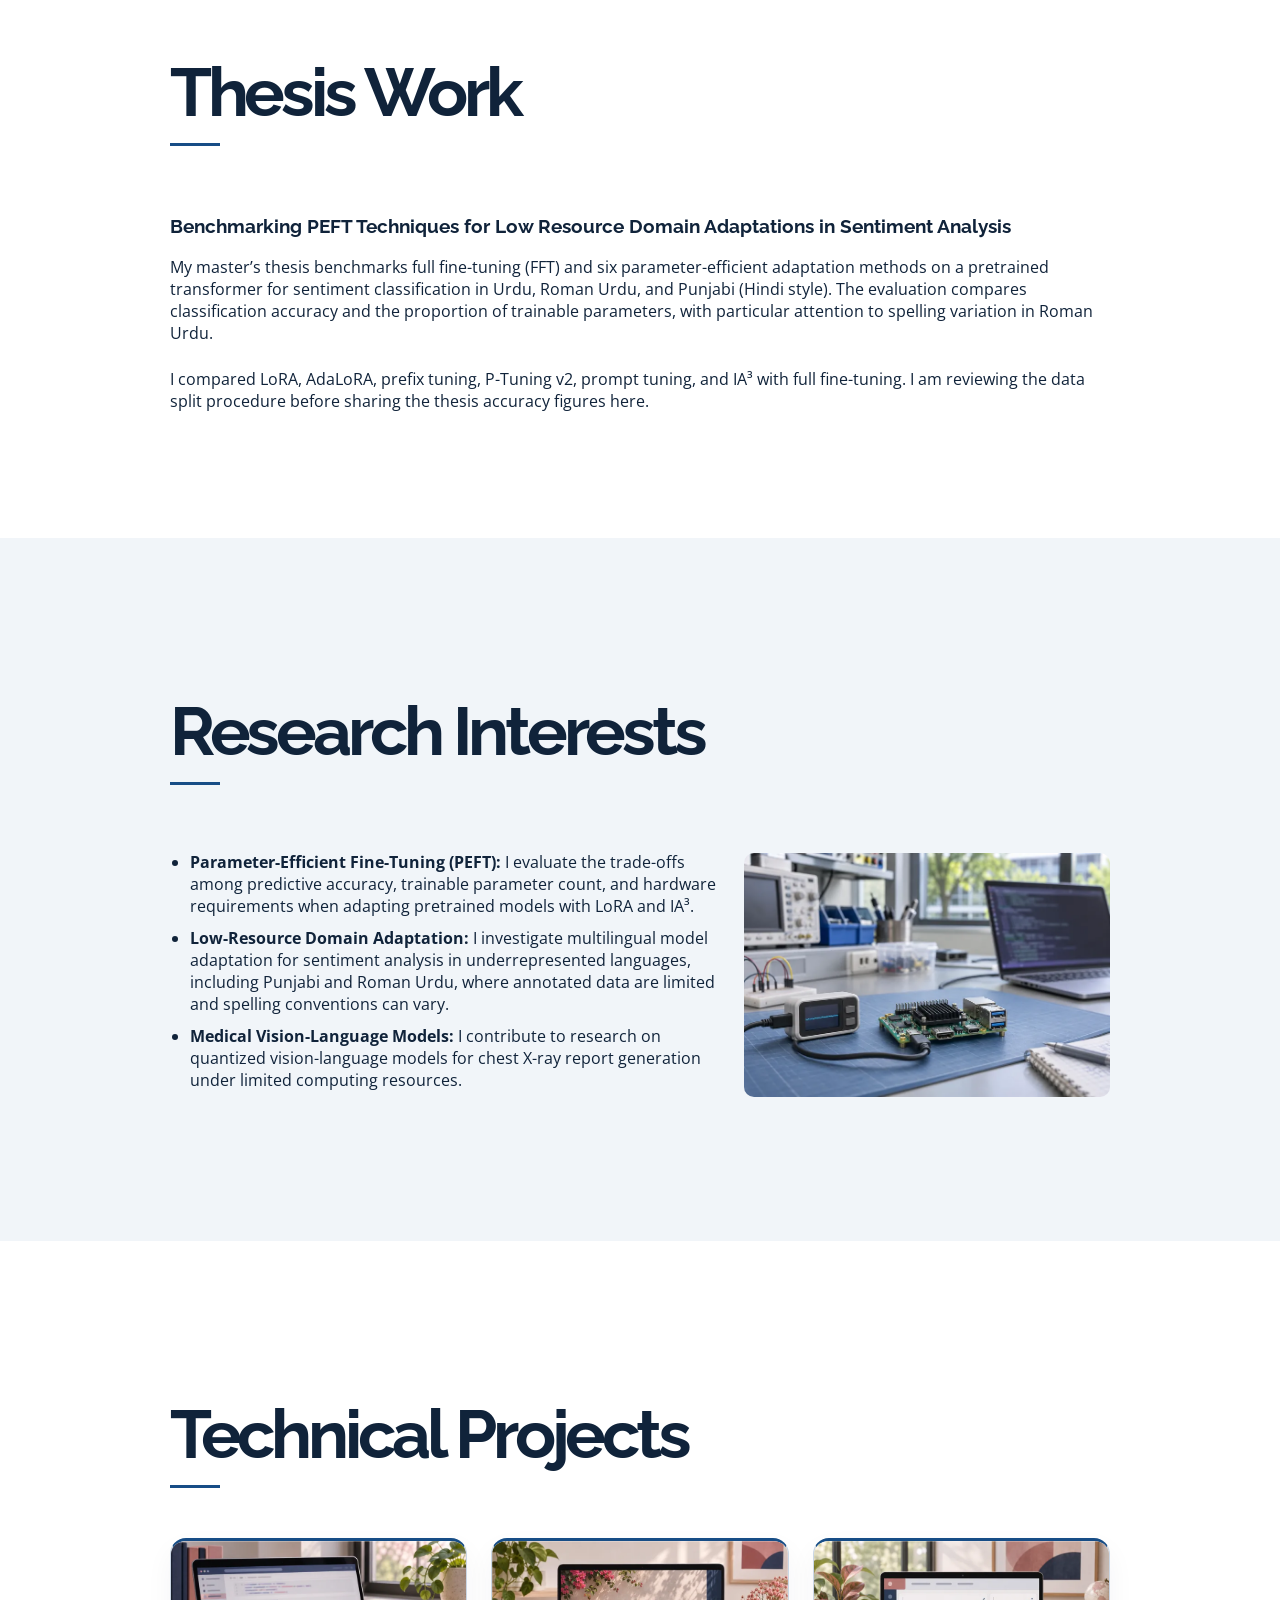
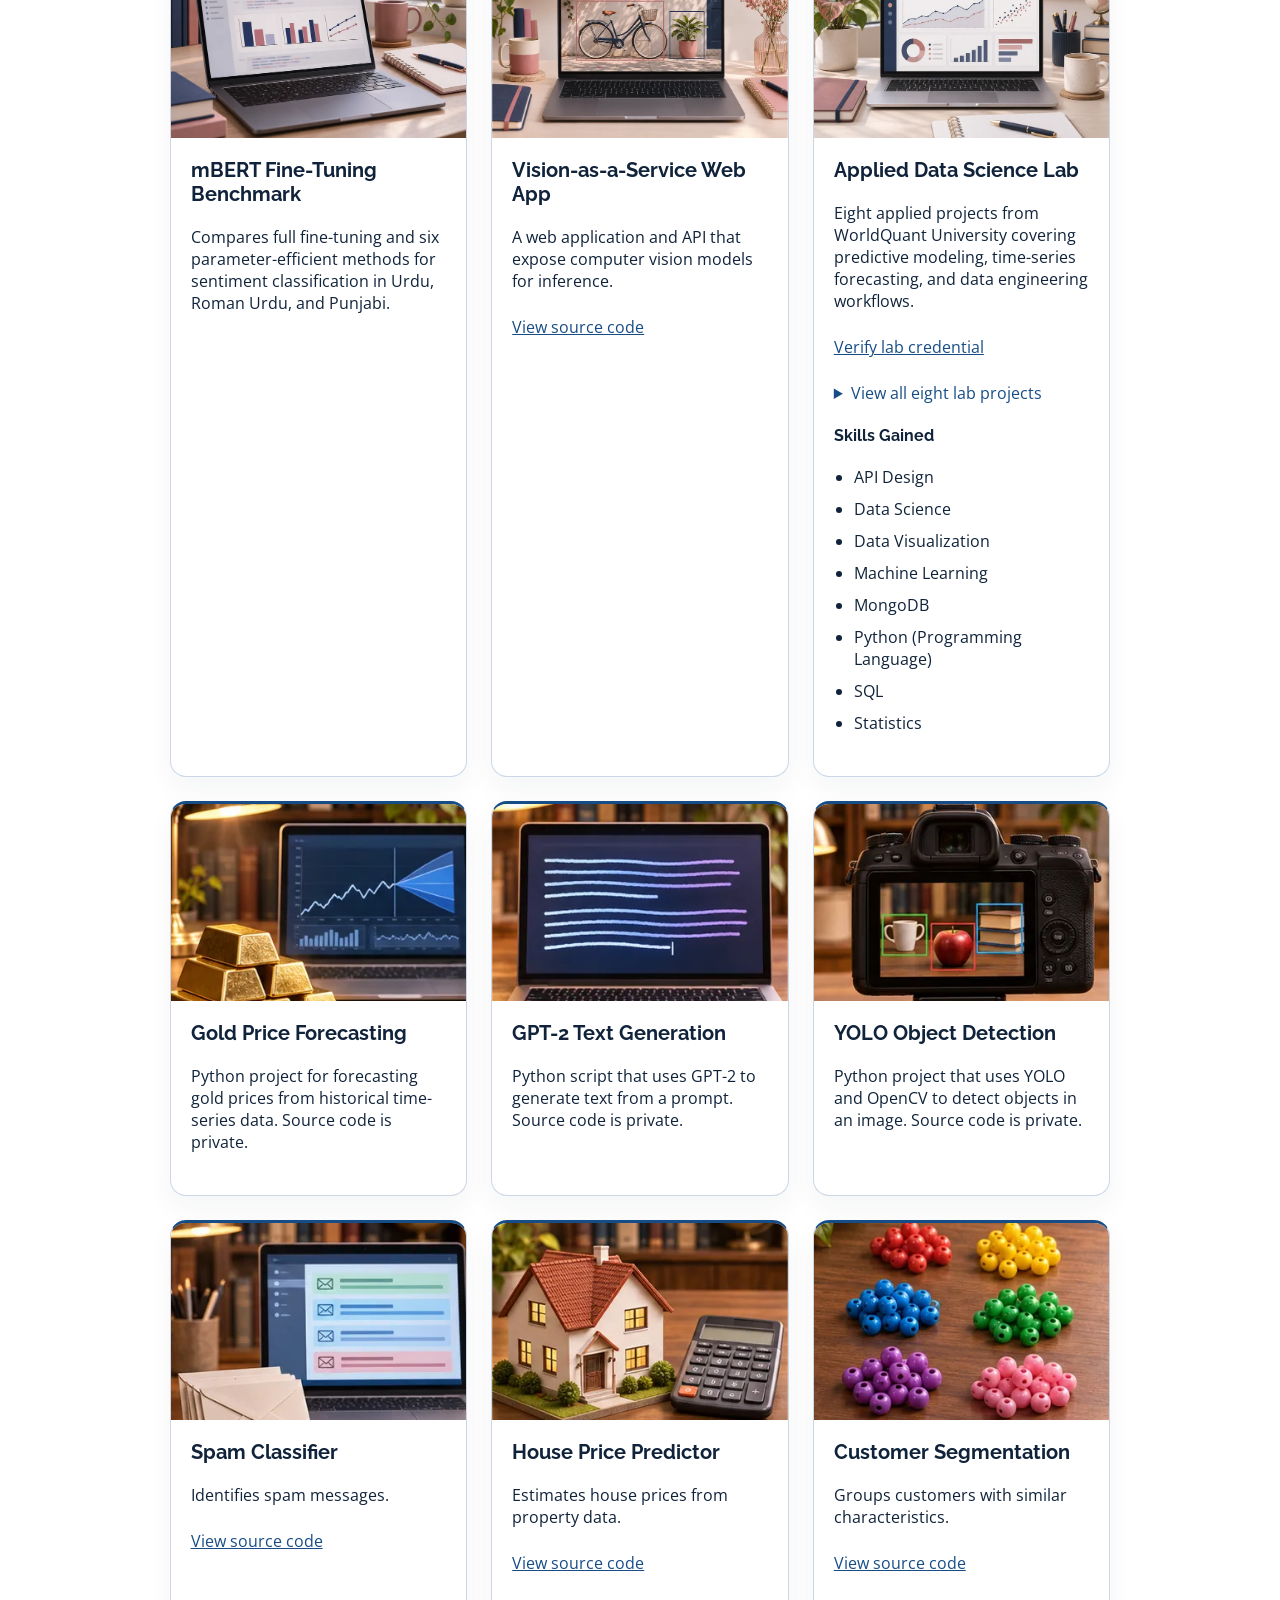
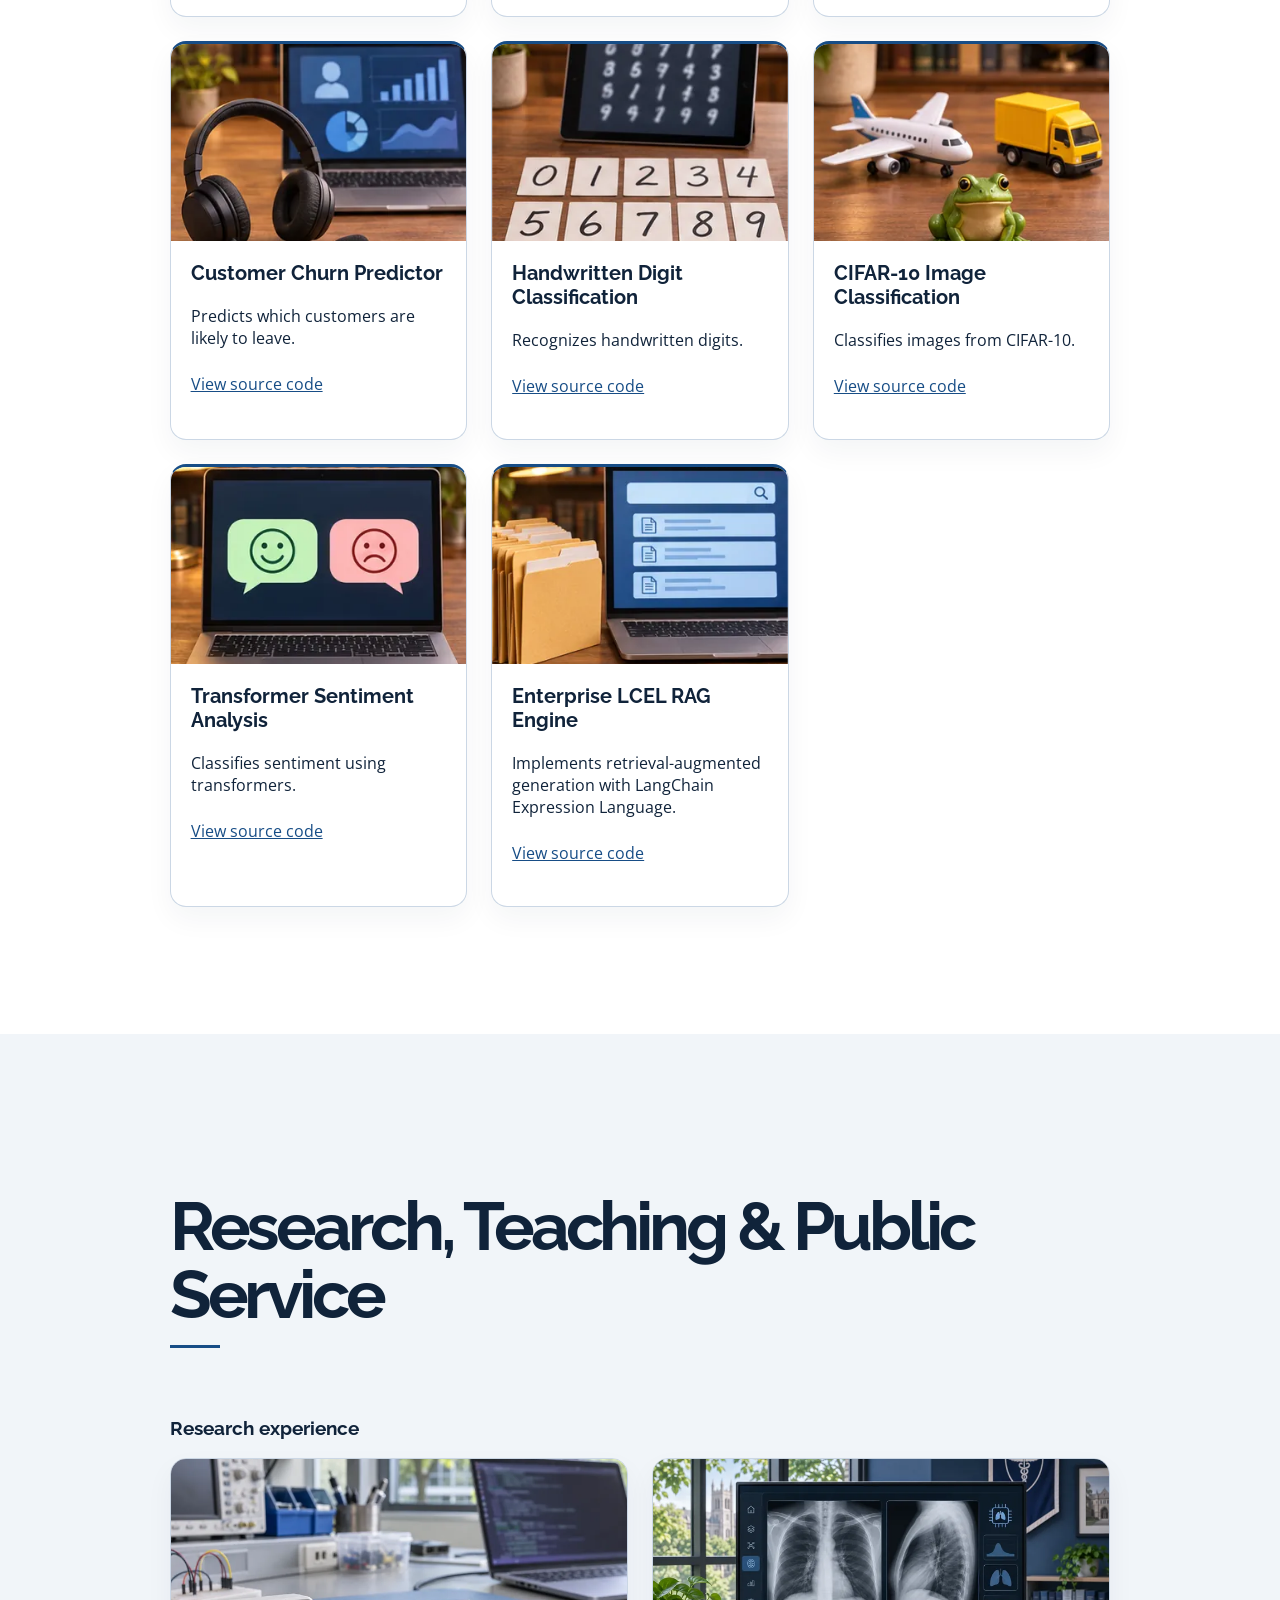
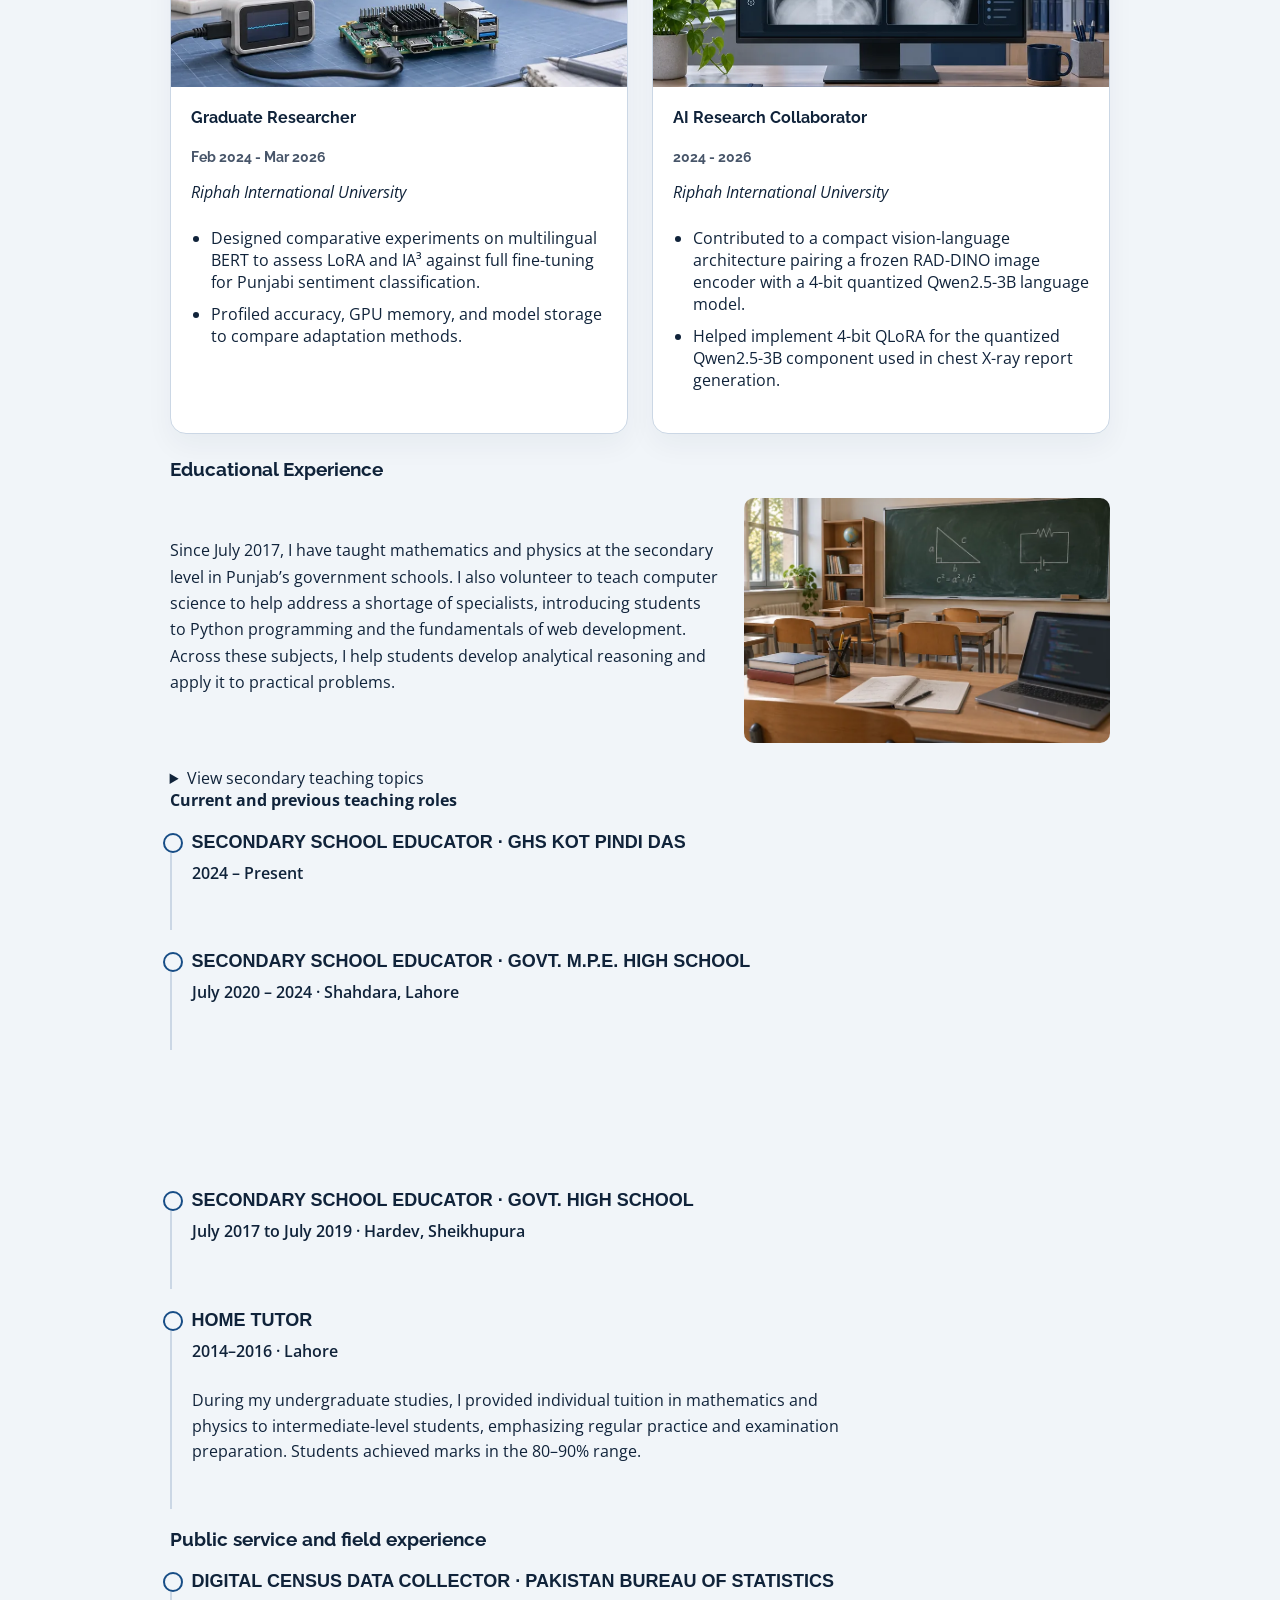
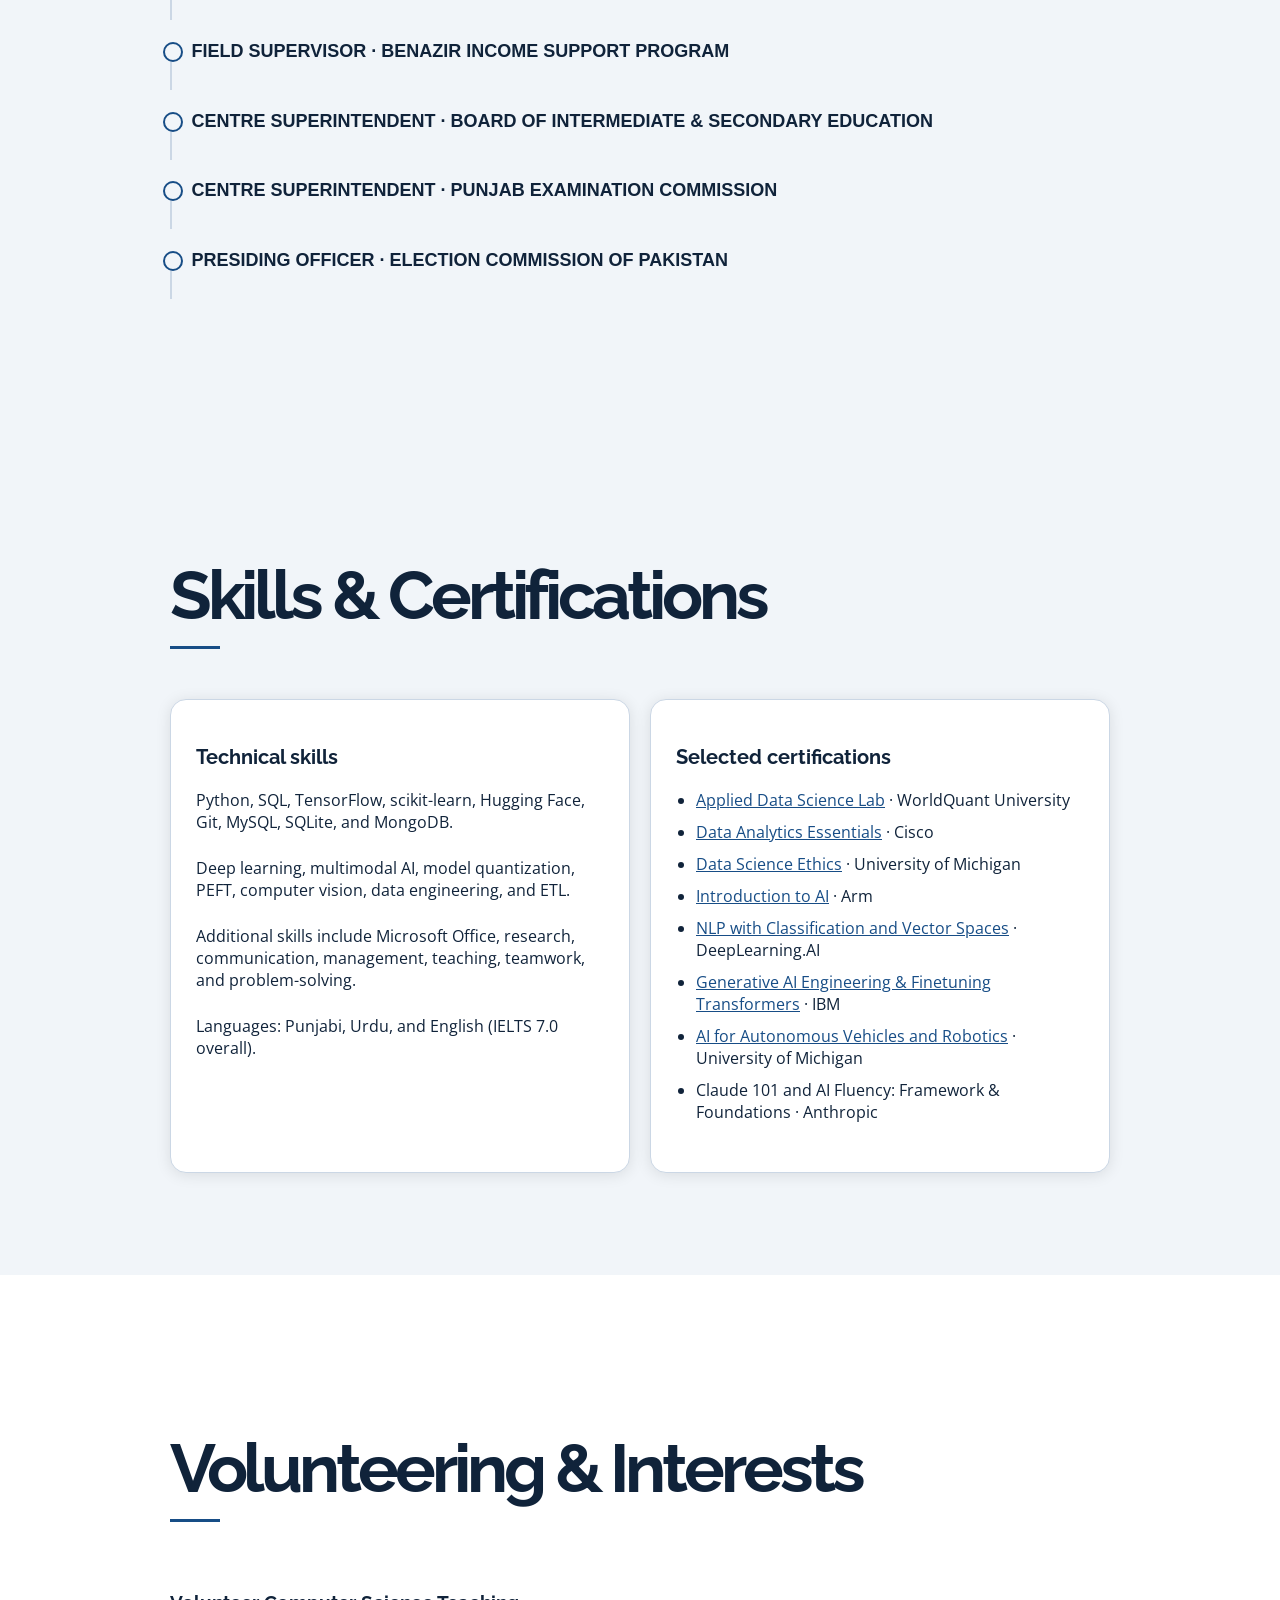
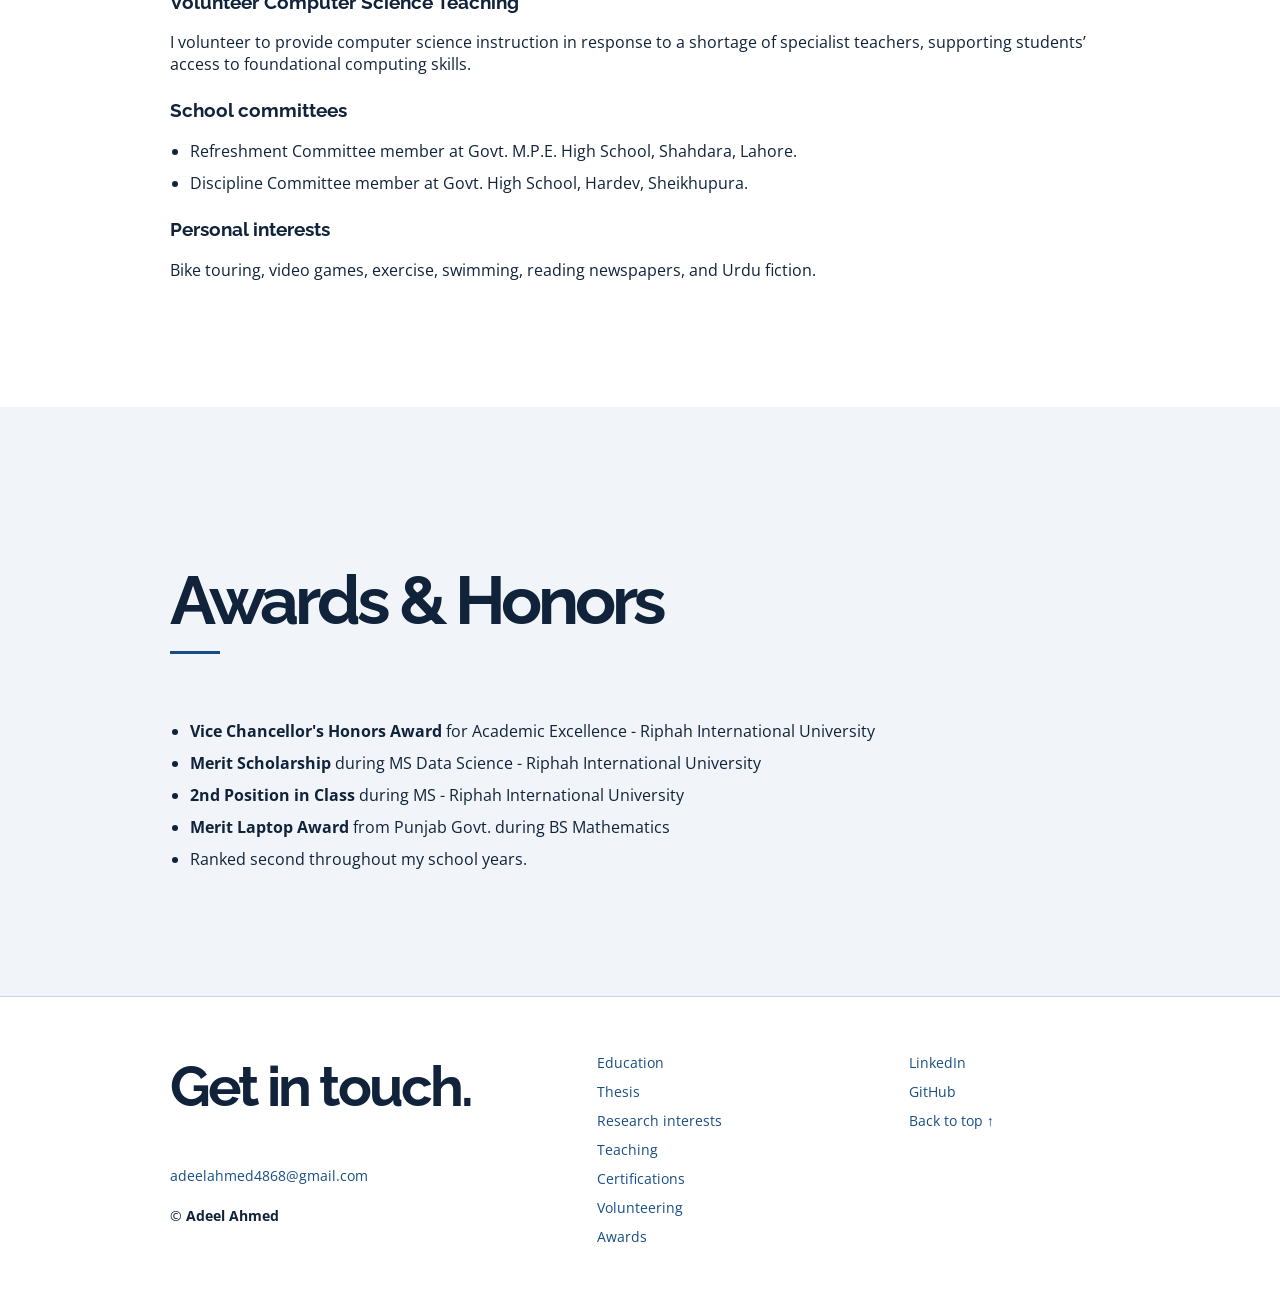
==== commit 14e22ae2: "Limit personal imagery to hero and About" ====
--- a/index.html
+++ b/index.html
@@ -69,7 +69,7 @@
                 <div class="section-title"><h2>About</h2></div>
                 <div class="about-layout">
                     <figure class="about-lab">
-                    <img src="ai-research-lab.webp" width="880" height="928" loading="lazy" decoding="async" alt="AI-generated portrait of Adeel Ahmed working at a machine learning workstation">
+                    <img src="about-portrait.webp" width="800" height="1000" loading="lazy" decoding="async" alt="AI-generated portrait of Adeel Ahmed working at a laptop by a window">
                 </figure>
                     <div class="content" id="about-content"></div>
                 </div>
@@ -207,7 +207,7 @@
                         <ul id="research-list"></ul>
                     </div>
                     <figure>
-                        <img src="adeel-edge-ai.webp" width="800" height="533" loading="lazy" decoding="async" alt="Adeel Ahmed examining an edge computing board and power meter">
+                        <img src="edge-computing-research.webp" width="800" height="533" loading="lazy" decoding="async" alt="Compact edge computing board and power meter on a workbench">
                     </figure>
                 </div>
             </div>
@@ -231,7 +231,7 @@
                 <div class="section-visual">
                     <p class="teaching-intro">Since July 2017, I have taught mathematics and physics at the secondary level in Punjab’s government schools. I also volunteer to teach computer science to help address a shortage of specialists, introducing students to Python programming and the fundamentals of web development. Across these subjects, I help students develop analytical reasoning and apply it to practical problems.</p>
                     <figure>
-                        <img src="adeel-teaching-ml.webp" width="800" height="533" loading="lazy" decoding="async" alt="Adeel Ahmed at a chalkboard showing linear regression and mean squared error in Python-style notation">
+                        <img src="stem-classroom.webp" width="800" height="533" loading="lazy" decoding="async" alt="Empty classroom with mathematics and physics diagrams on the chalkboard and a laptop on a desk">
                     </figure>
                 </div>
                 <details>
@@ -397,7 +397,7 @@
     </footer>
 
     <!-- Load Data and Application Logic -->
-    <script src="data.js?v=28"></script>
+    <script src="data.js?v=36"></script>
     <script src="app.js?v=35"></script>
     
 </body>
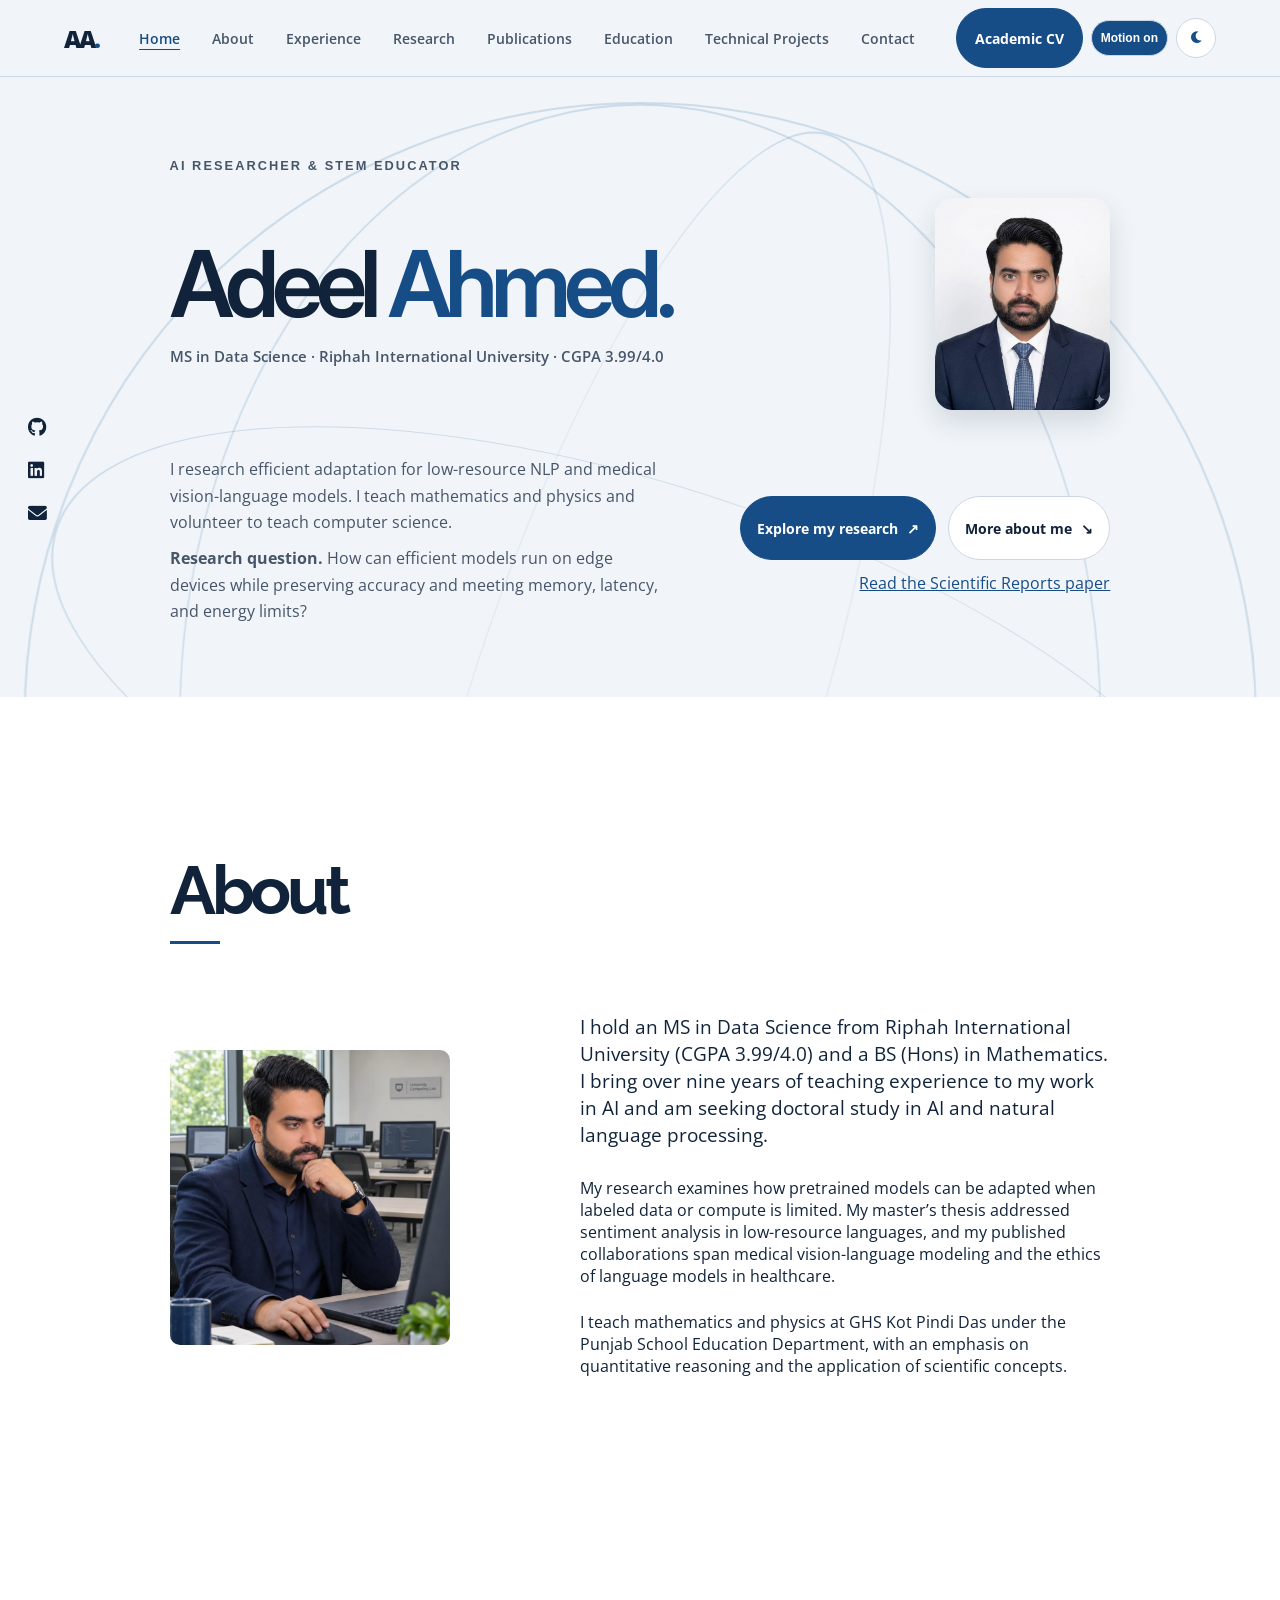
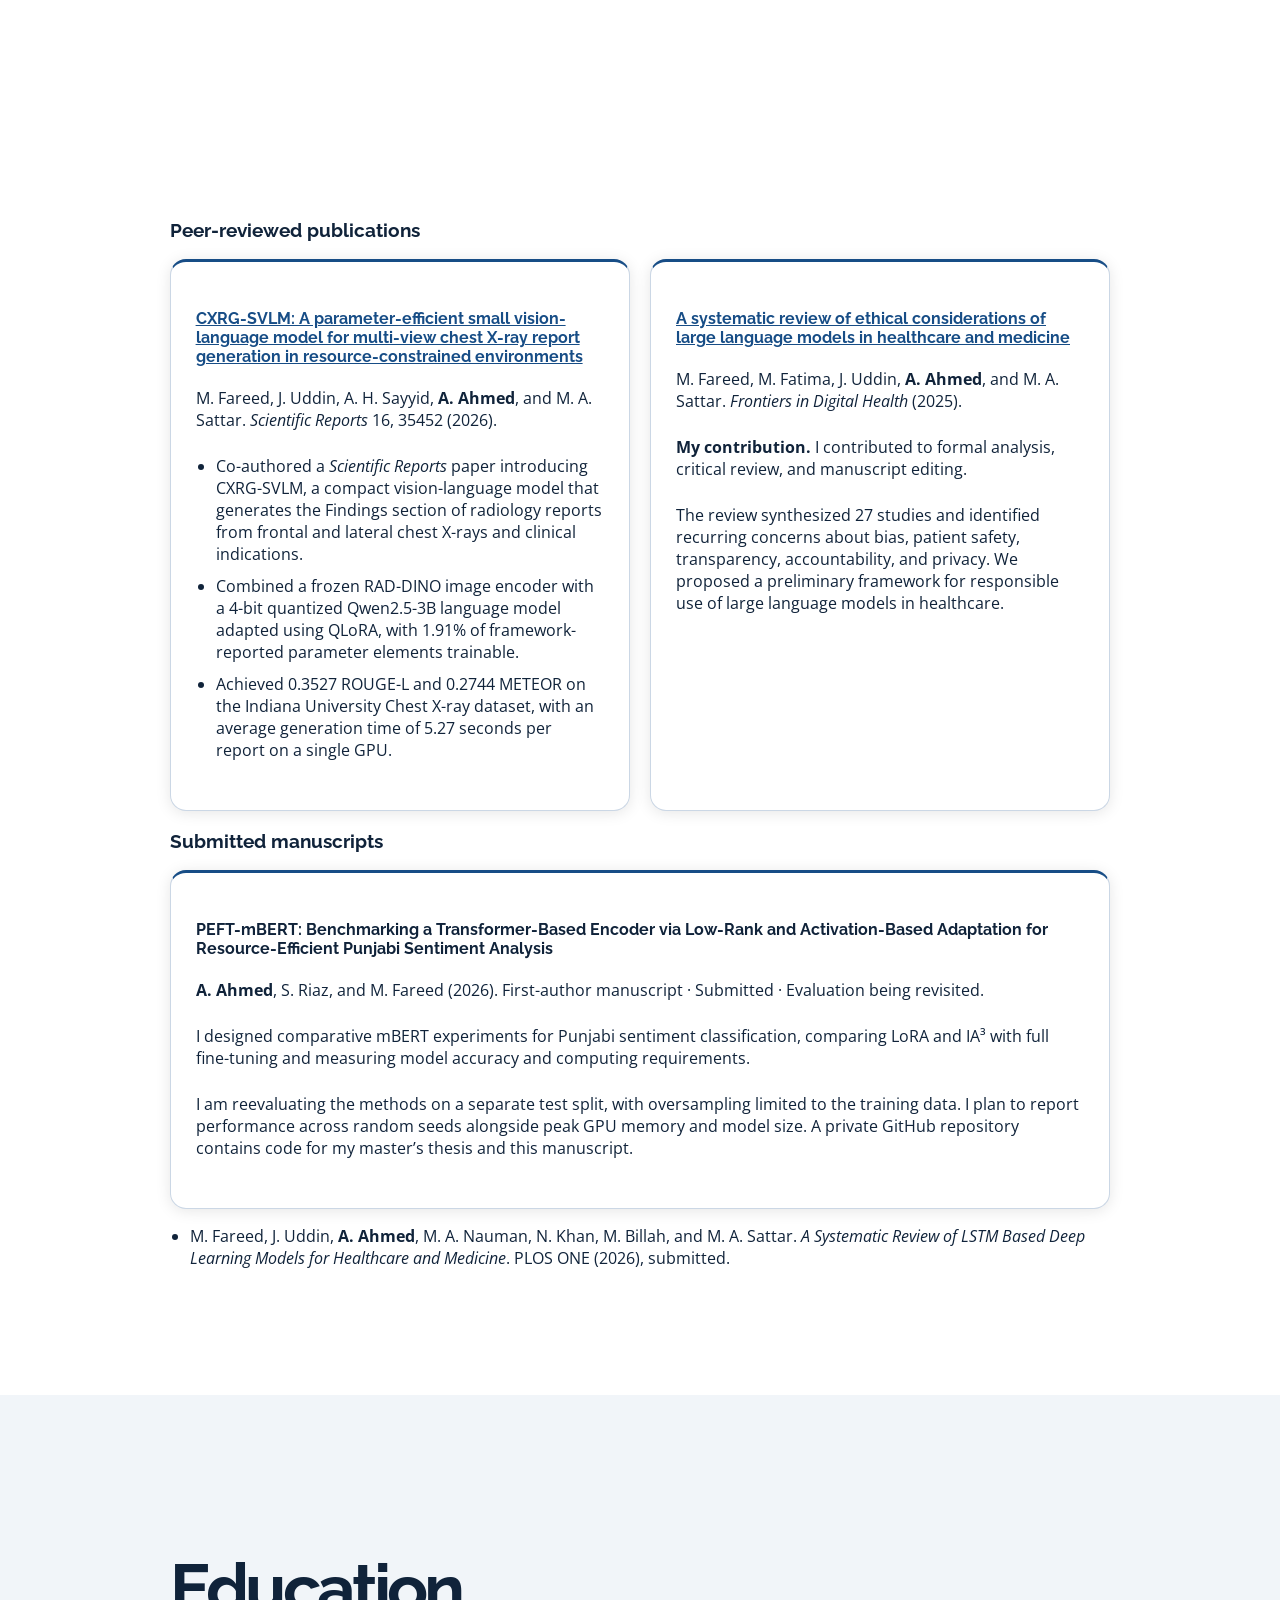
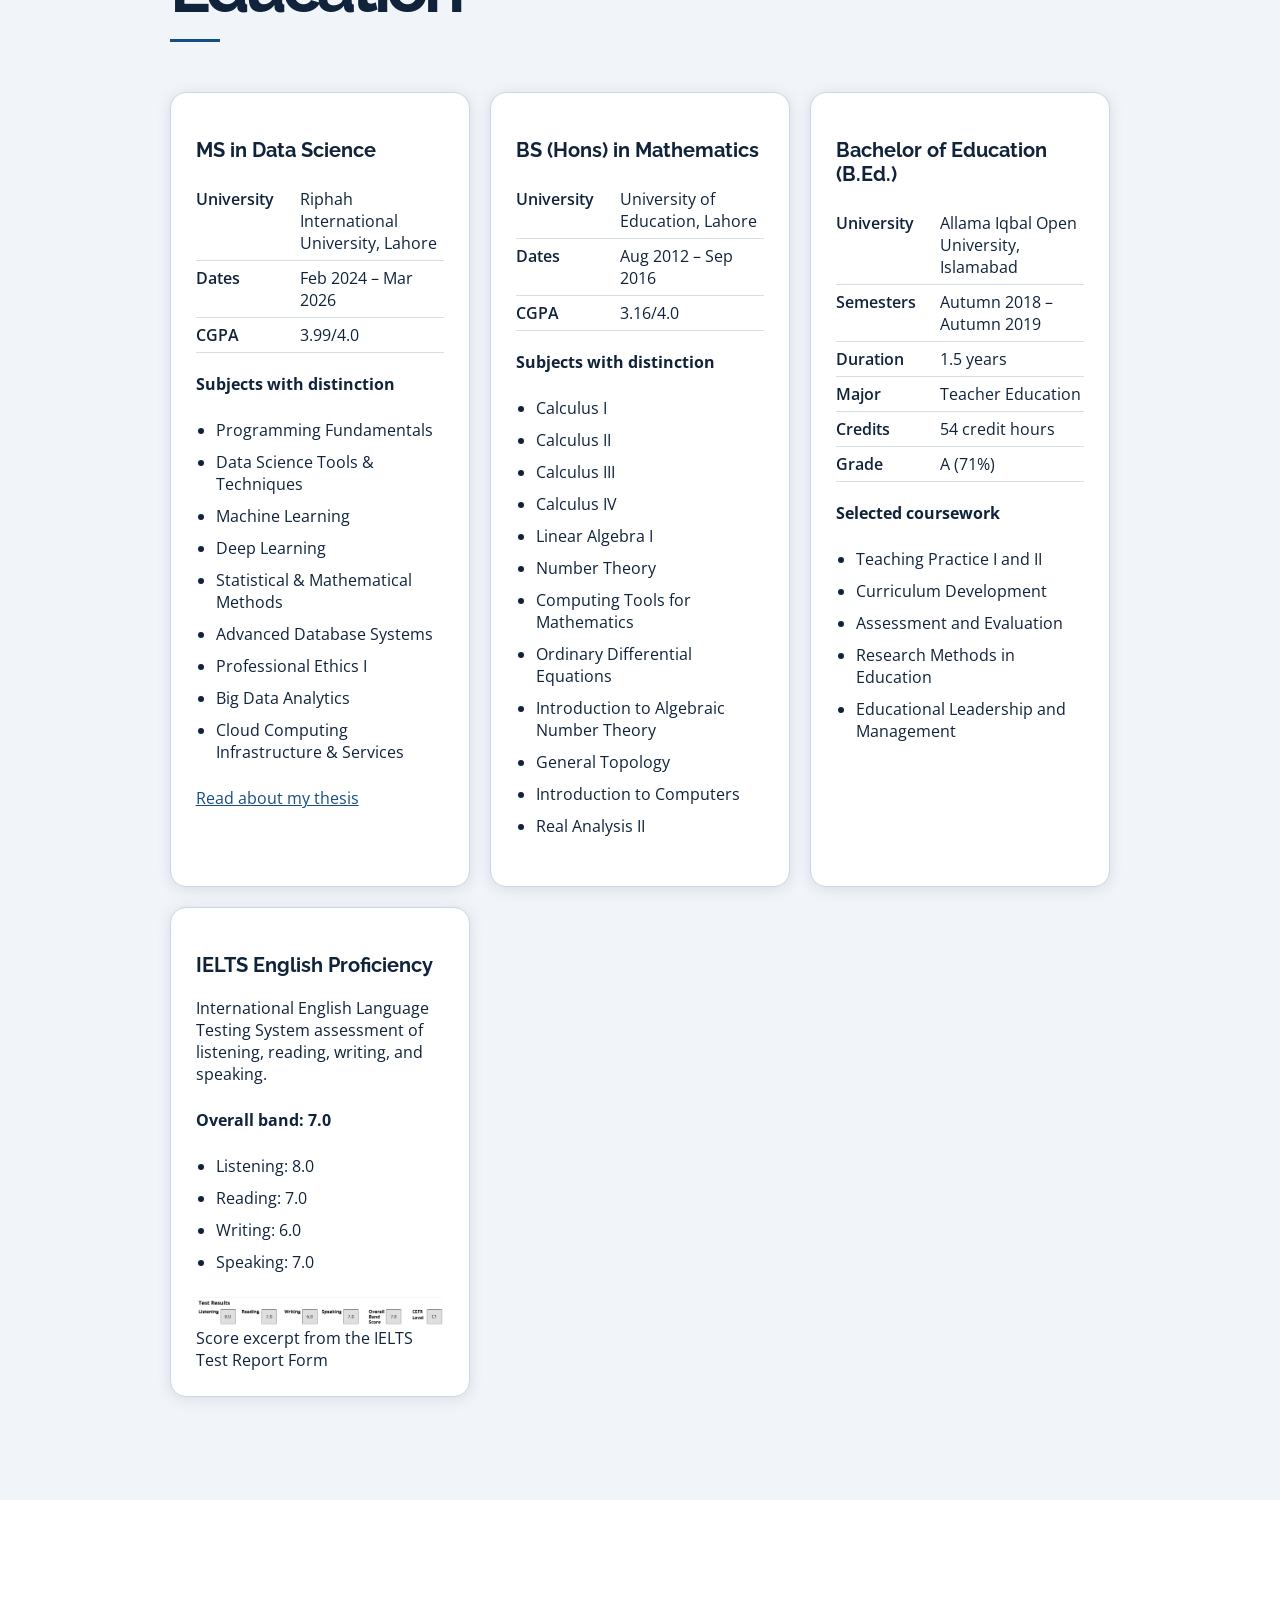
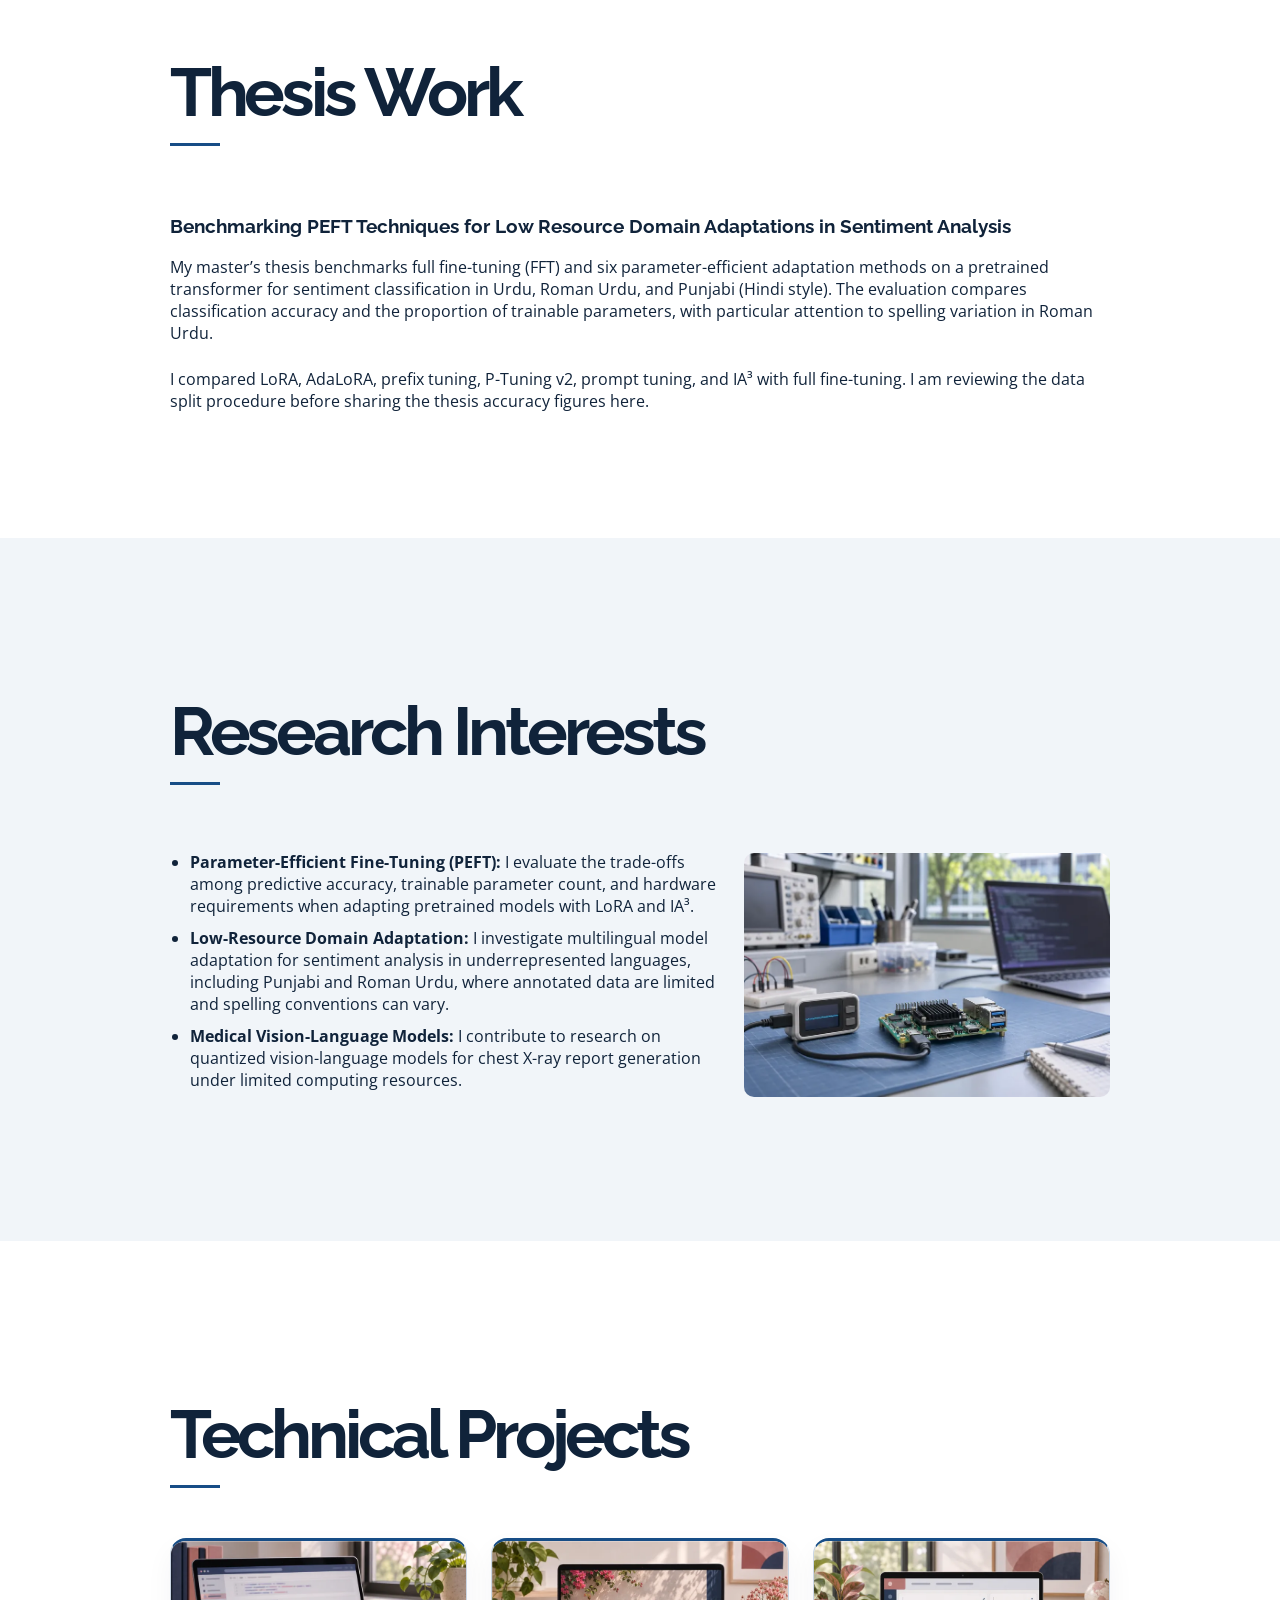
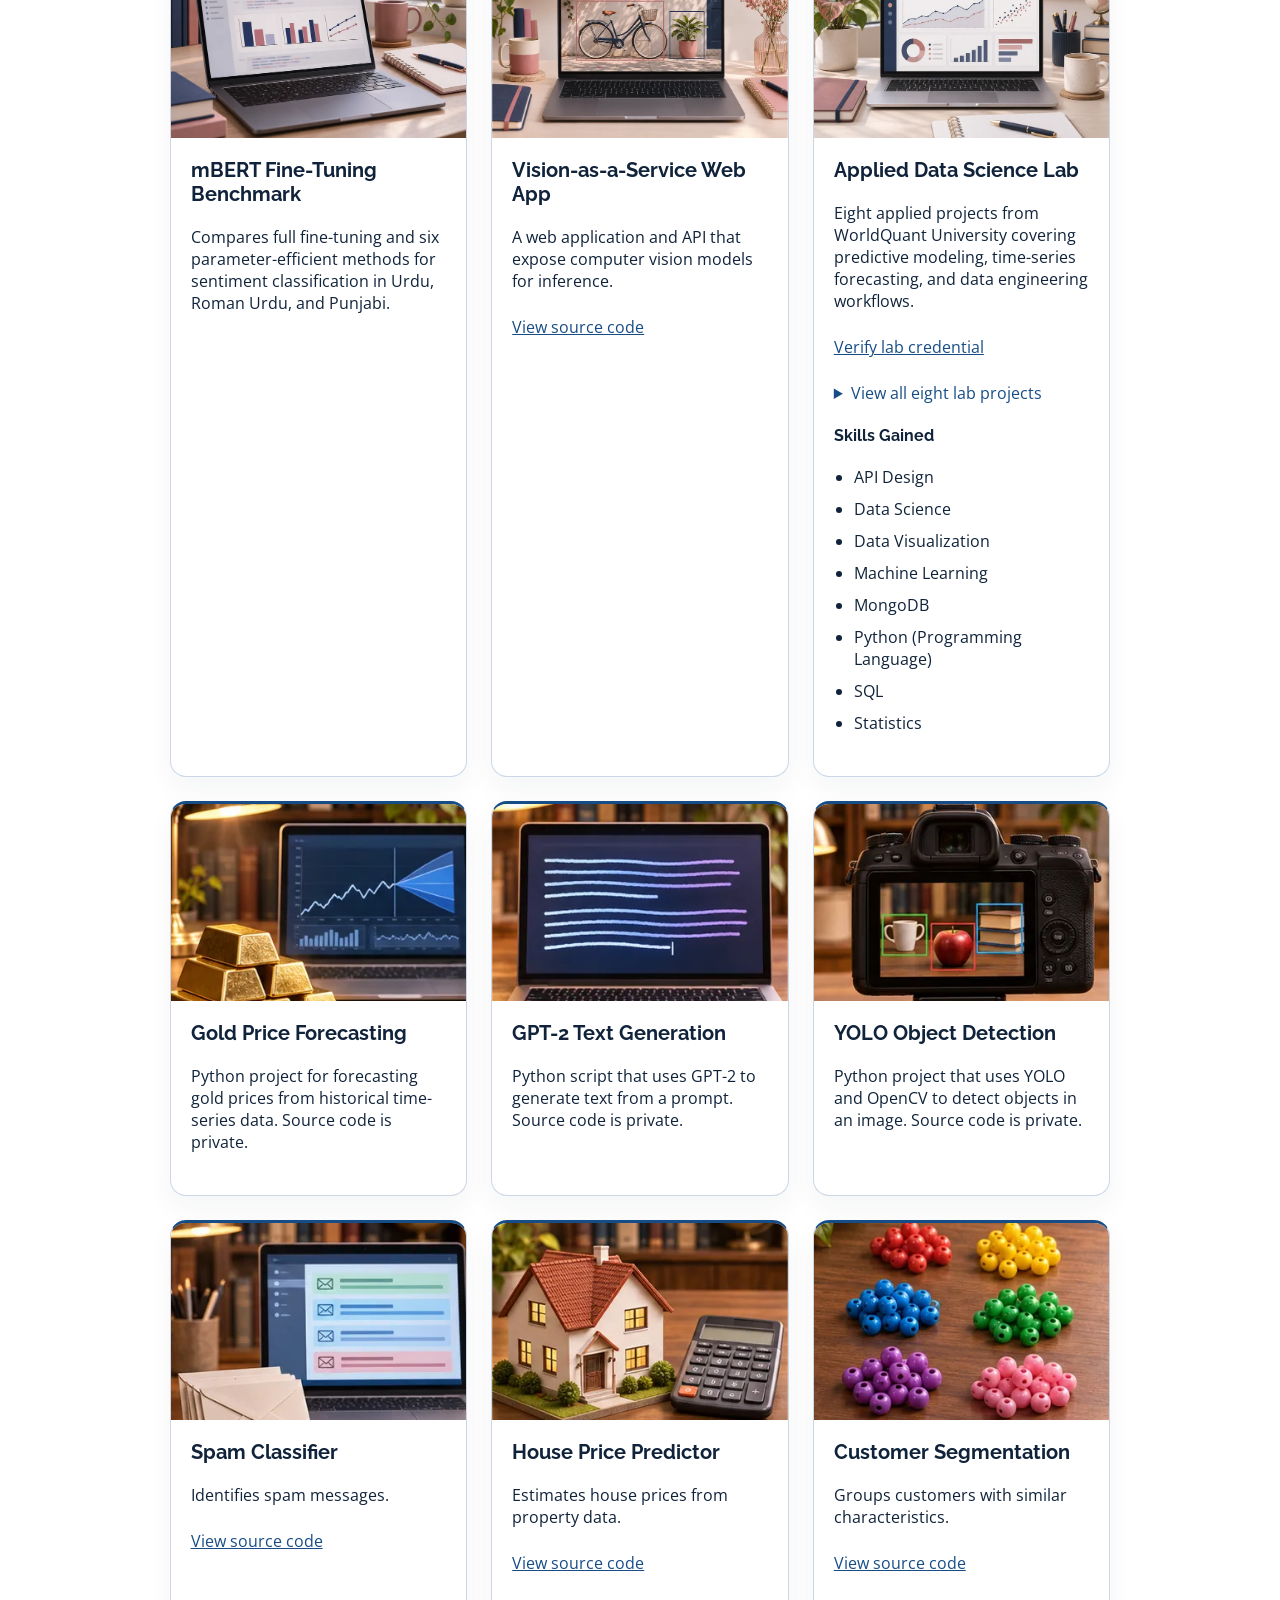
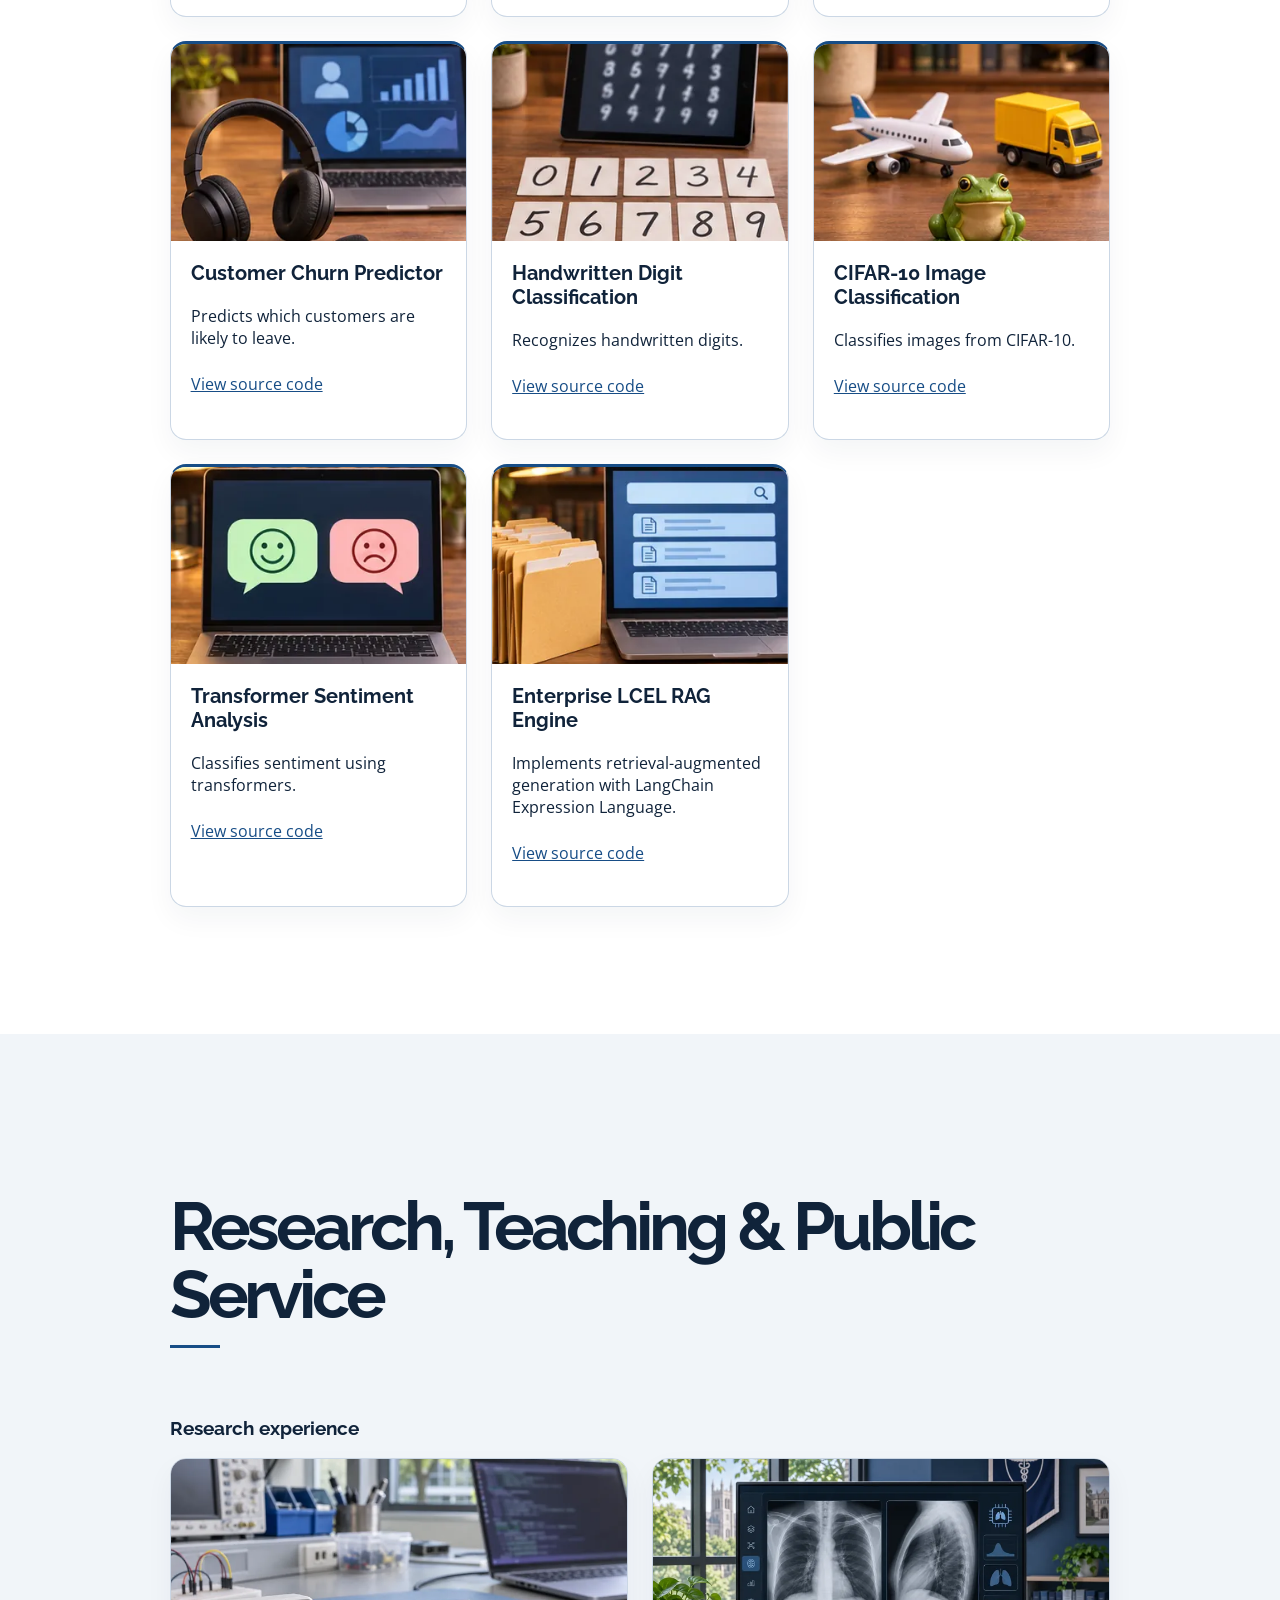
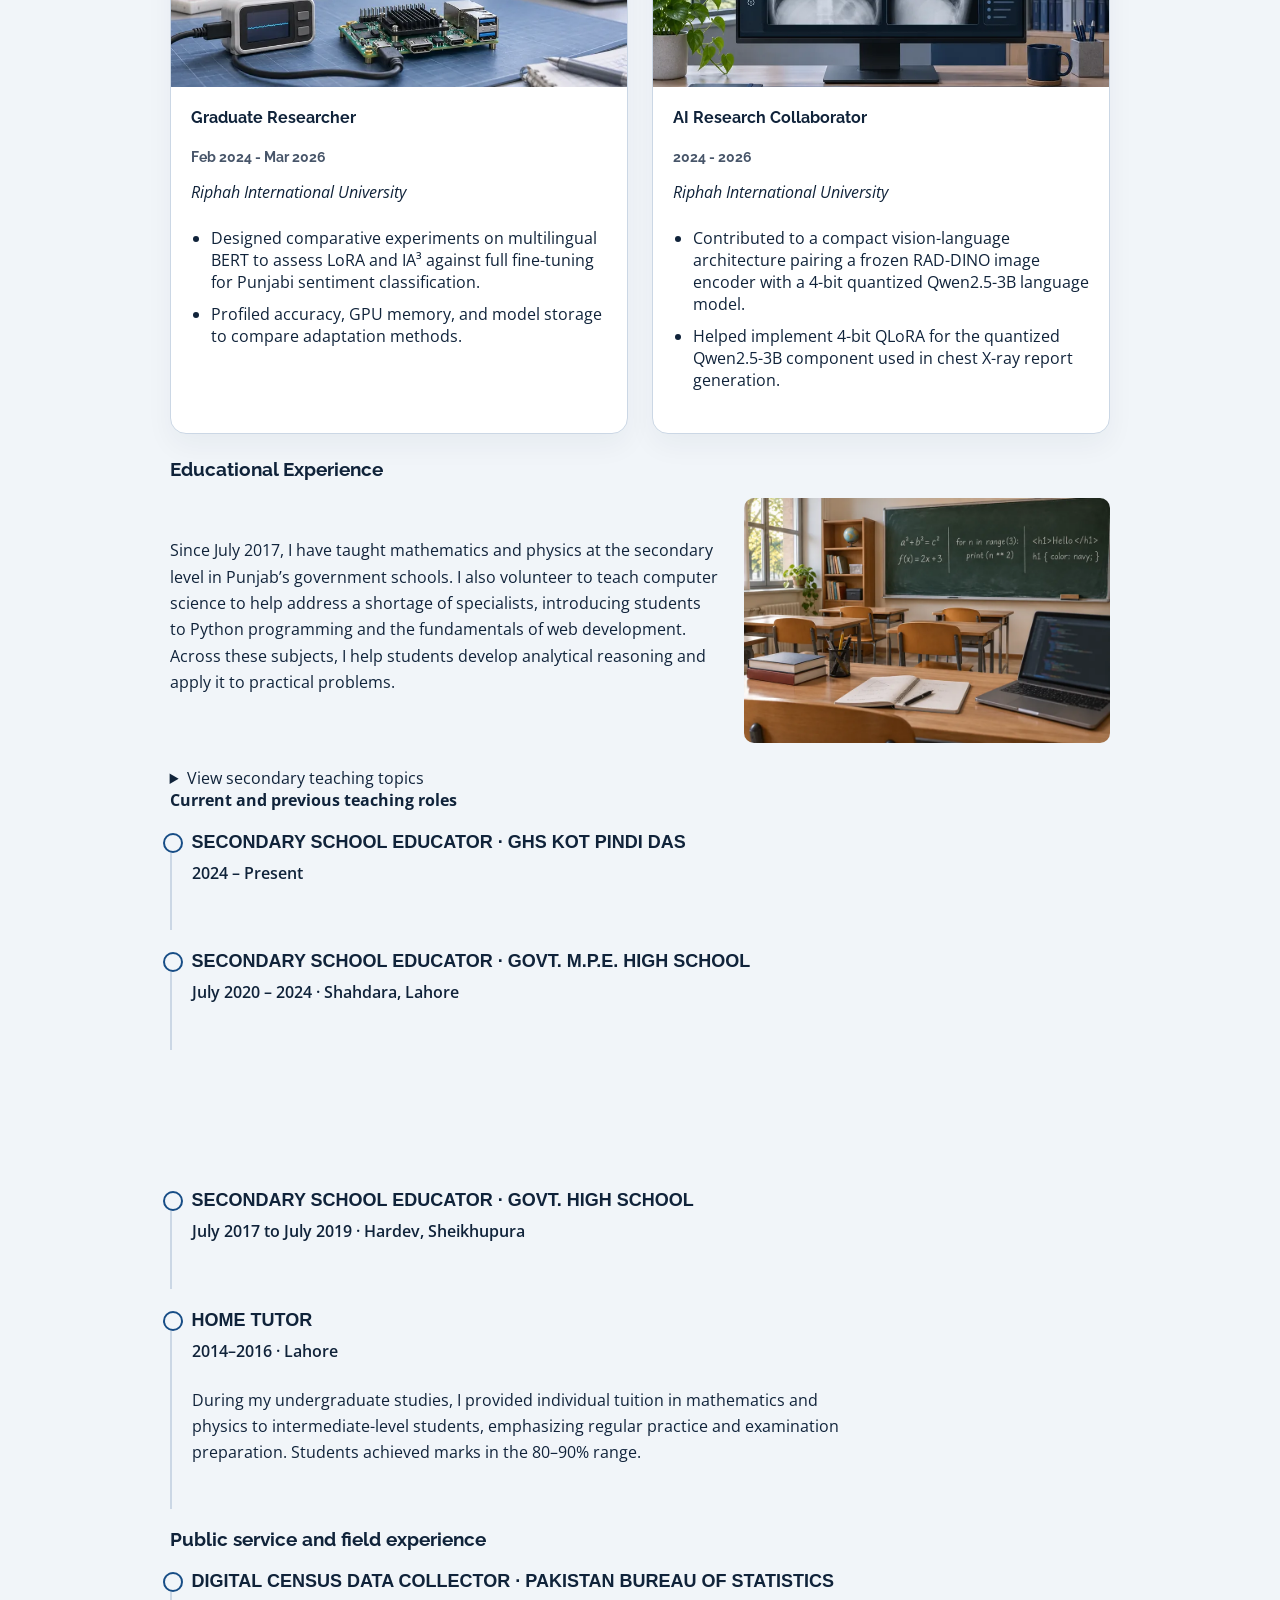
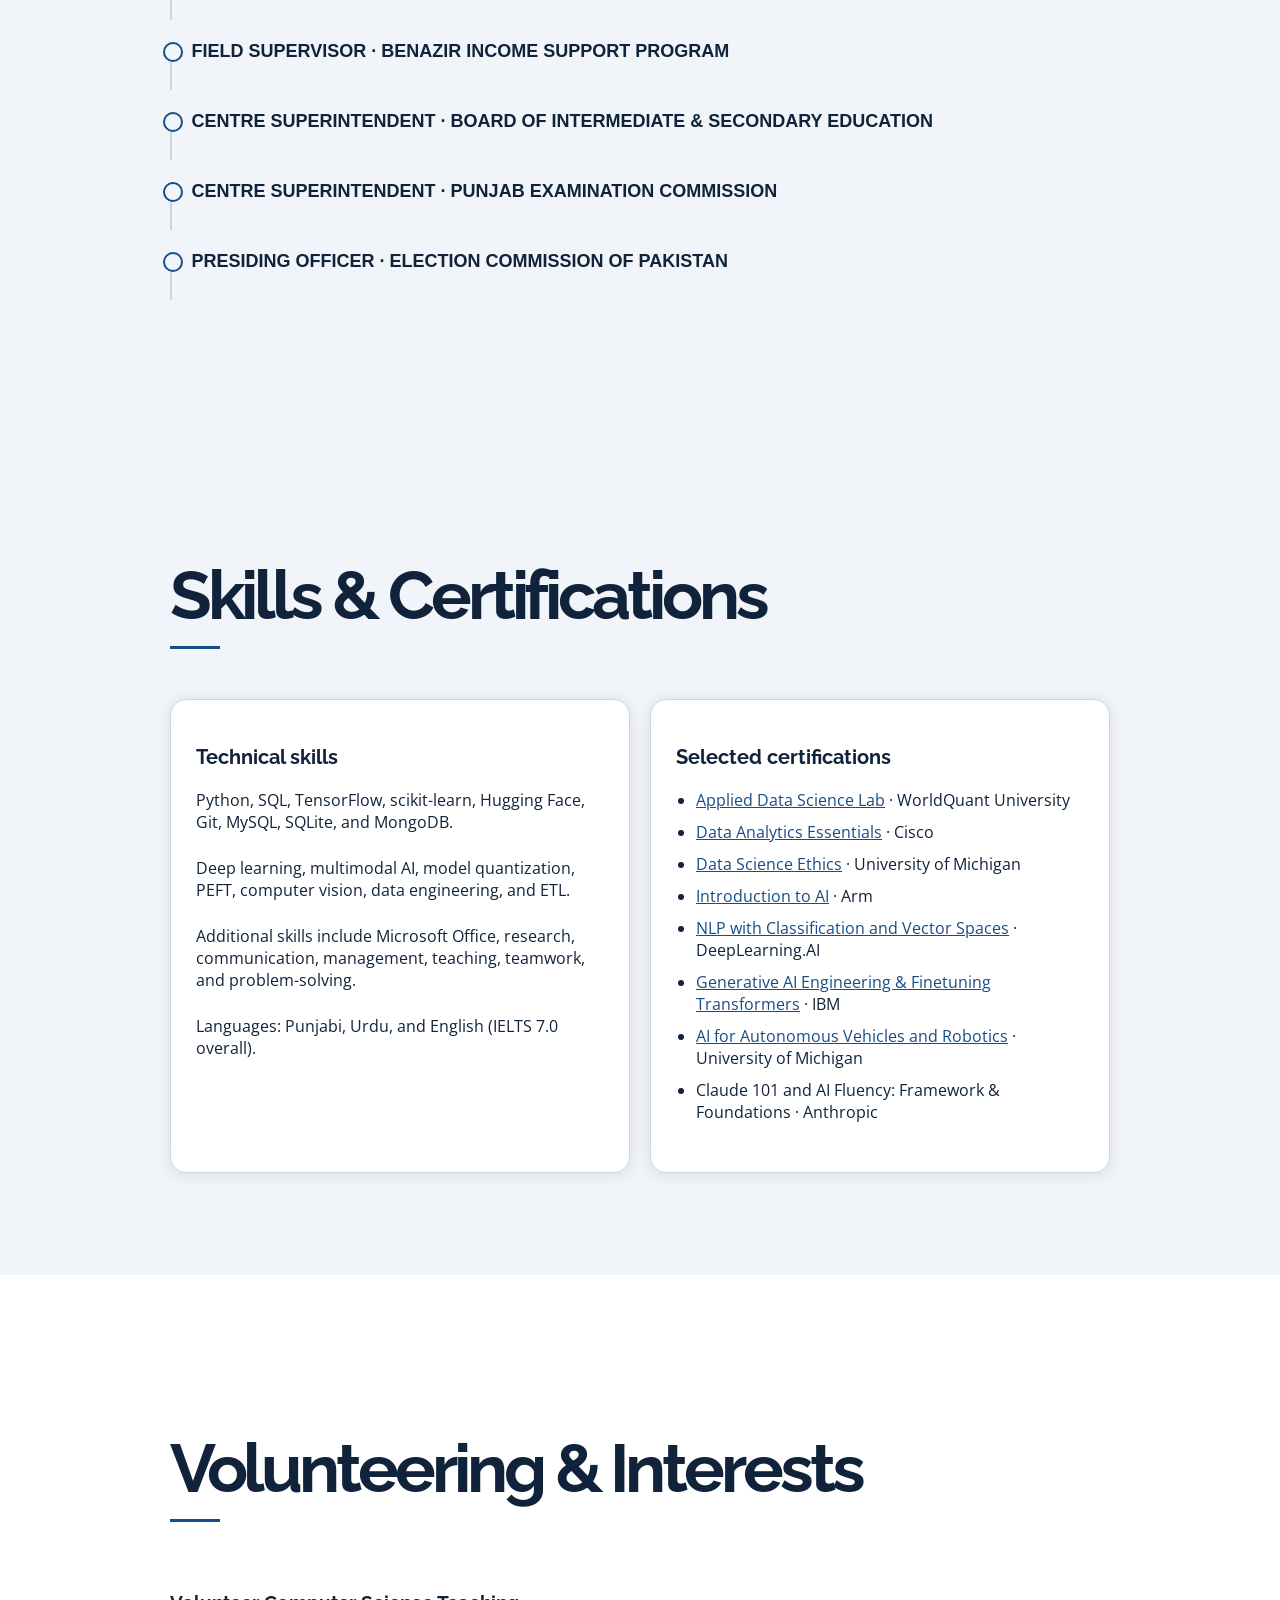
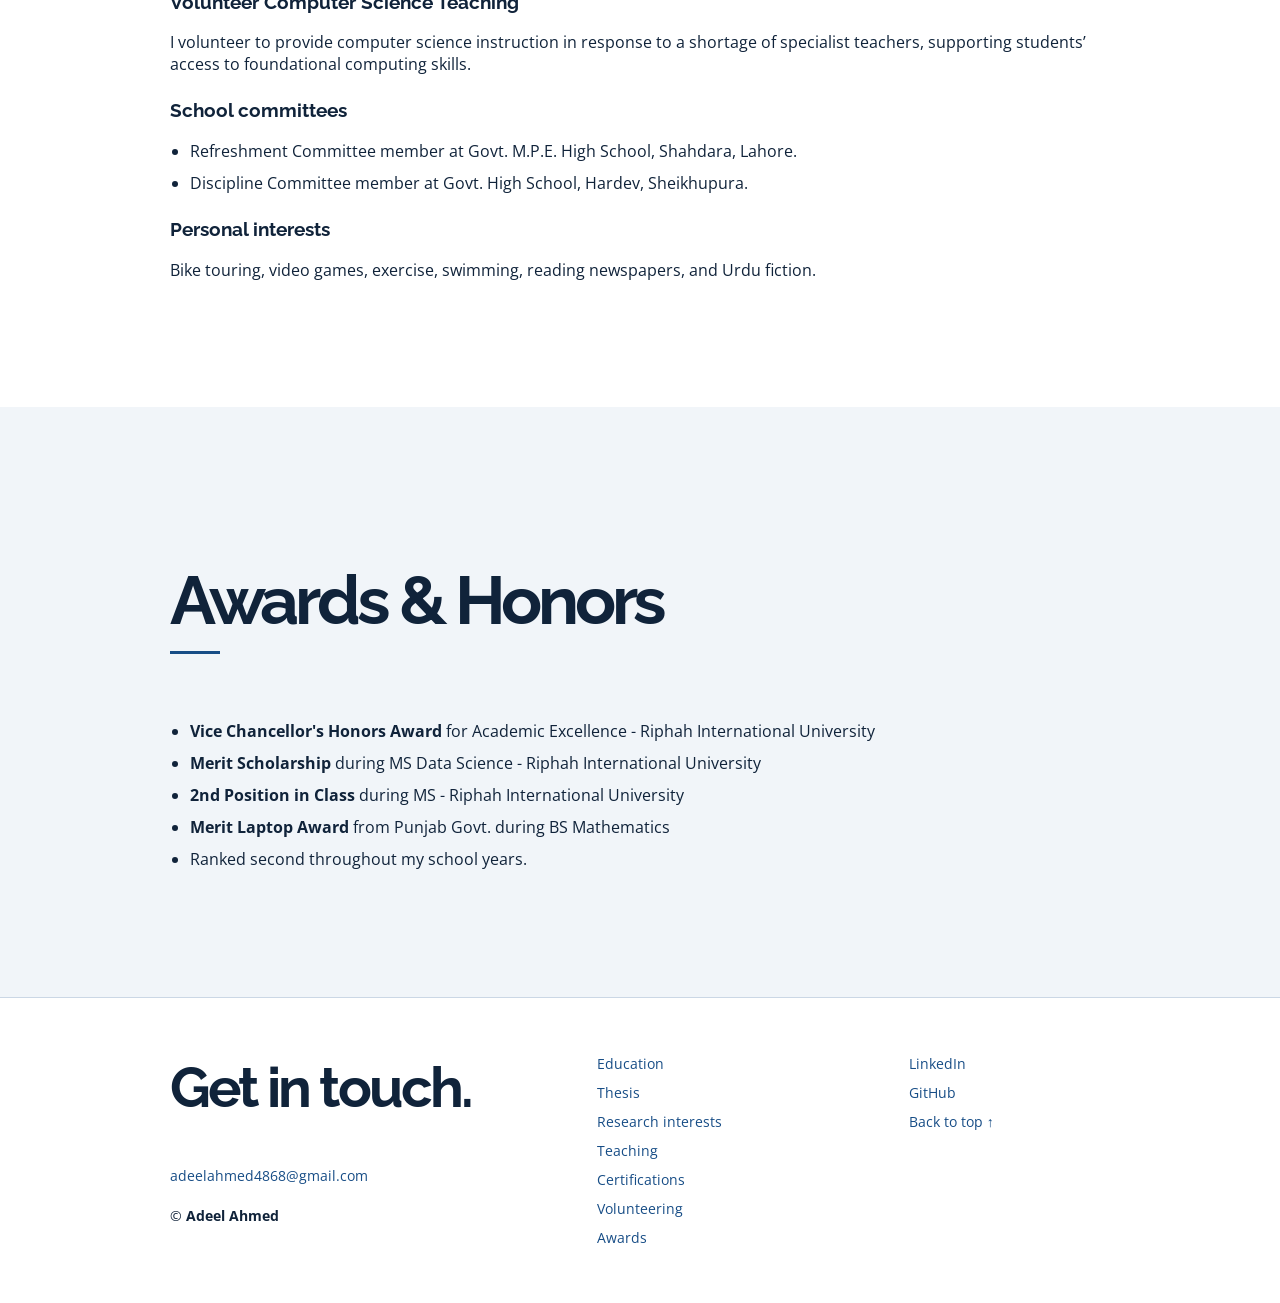
==== commit c6ca8acf: "Restore lab portrait style and enrich classroom board" ====
--- a/index.html
+++ b/index.html
@@ -69,7 +69,7 @@
                 <div class="section-title"><h2>About</h2></div>
                 <div class="about-layout">
                     <figure class="about-lab">
-                    <img src="about-portrait.webp" width="800" height="1000" loading="lazy" decoding="async" alt="AI-generated portrait of Adeel Ahmed working at a laptop by a window">
+                    <img src="about-natural-lab.webp" width="880" height="928" loading="lazy" decoding="async" alt="AI-generated portrait of Adeel Ahmed at a workstation in a university computing lab">
                 </figure>
                     <div class="content" id="about-content"></div>
                 </div>
@@ -231,7 +231,7 @@
                 <div class="section-visual">
                     <p class="teaching-intro">Since July 2017, I have taught mathematics and physics at the secondary level in Punjab’s government schools. I also volunteer to teach computer science to help address a shortage of specialists, introducing students to Python programming and the fundamentals of web development. Across these subjects, I help students develop analytical reasoning and apply it to practical problems.</p>
                     <figure>
-                        <img src="stem-classroom.webp" width="800" height="533" loading="lazy" decoding="async" alt="Empty classroom with mathematics and physics diagrams on the chalkboard and a laptop on a desk">
+                        <img src="stem-classroom-board.webp" width="900" height="600" loading="lazy" decoding="async" alt="Empty classroom with math equations, a Python loop, and HTML and CSS examples on the chalkboard">
                     </figure>
                 </div>
                 <details>
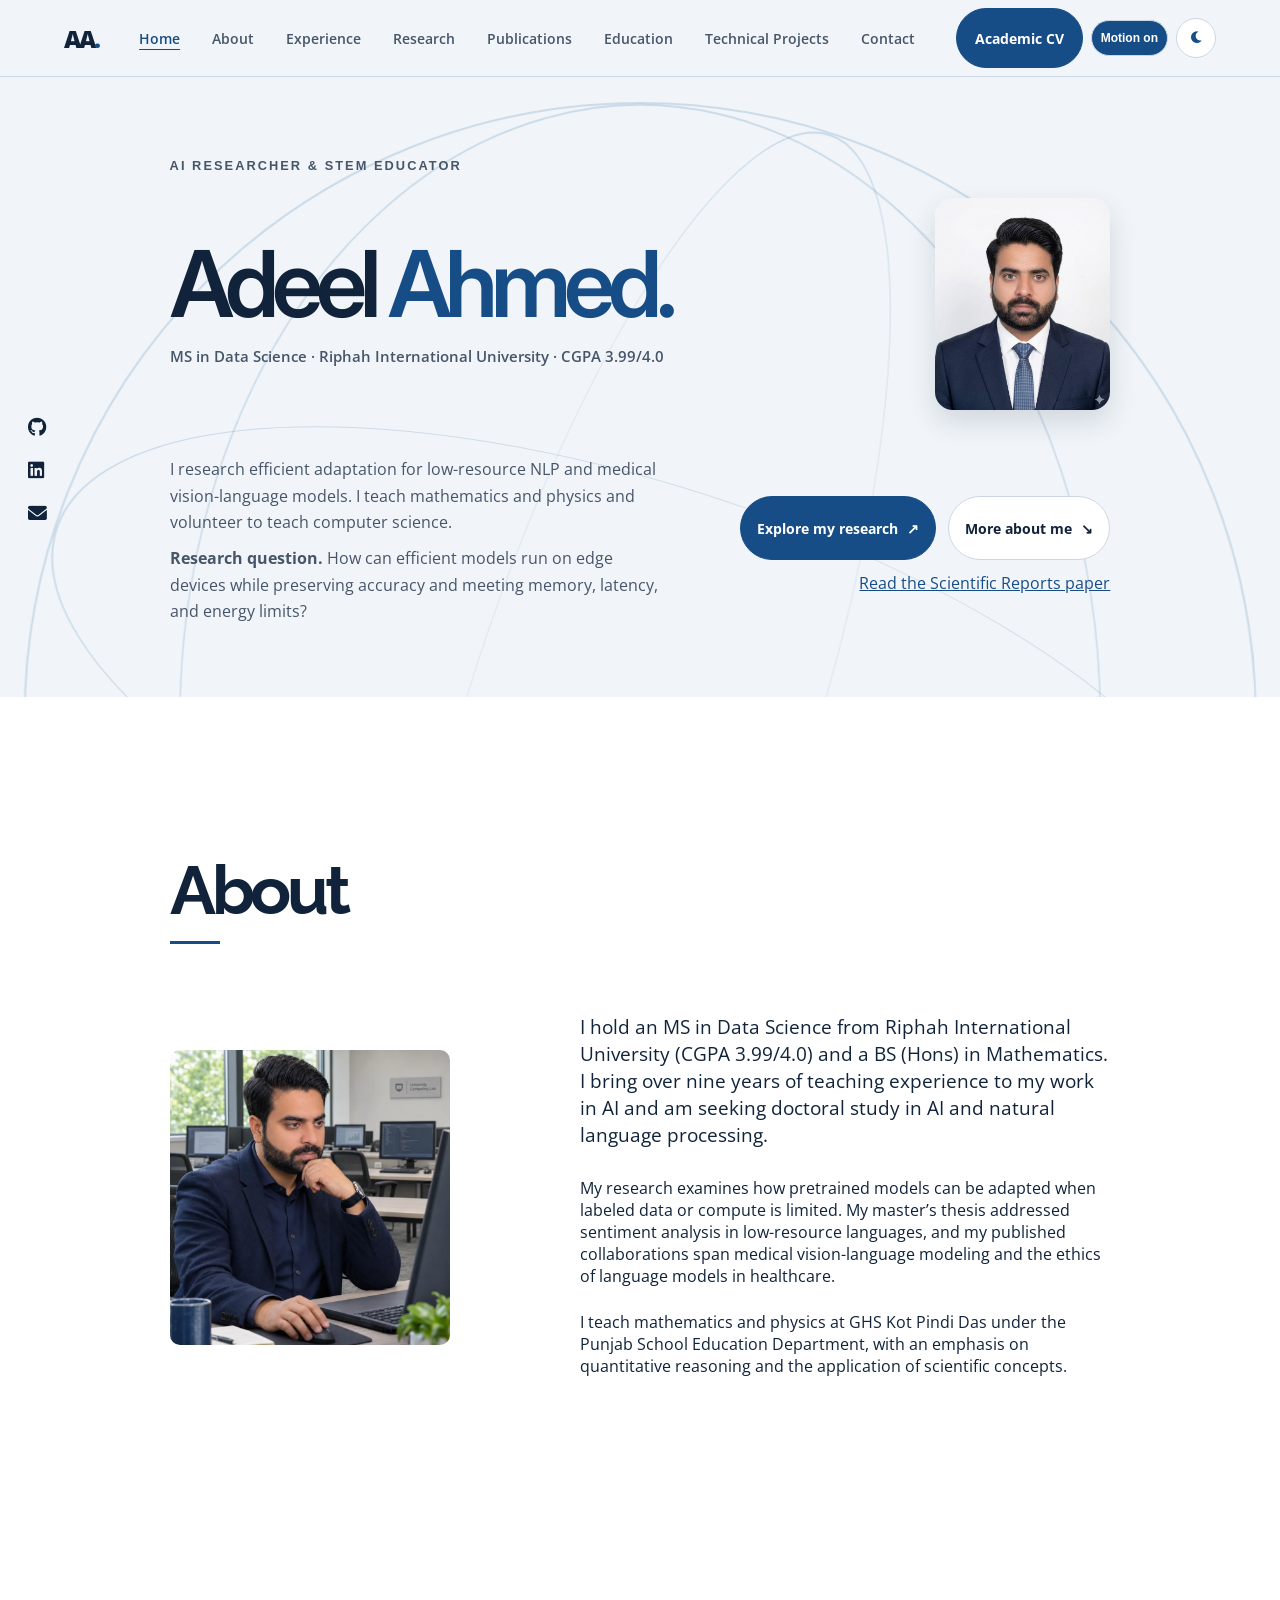
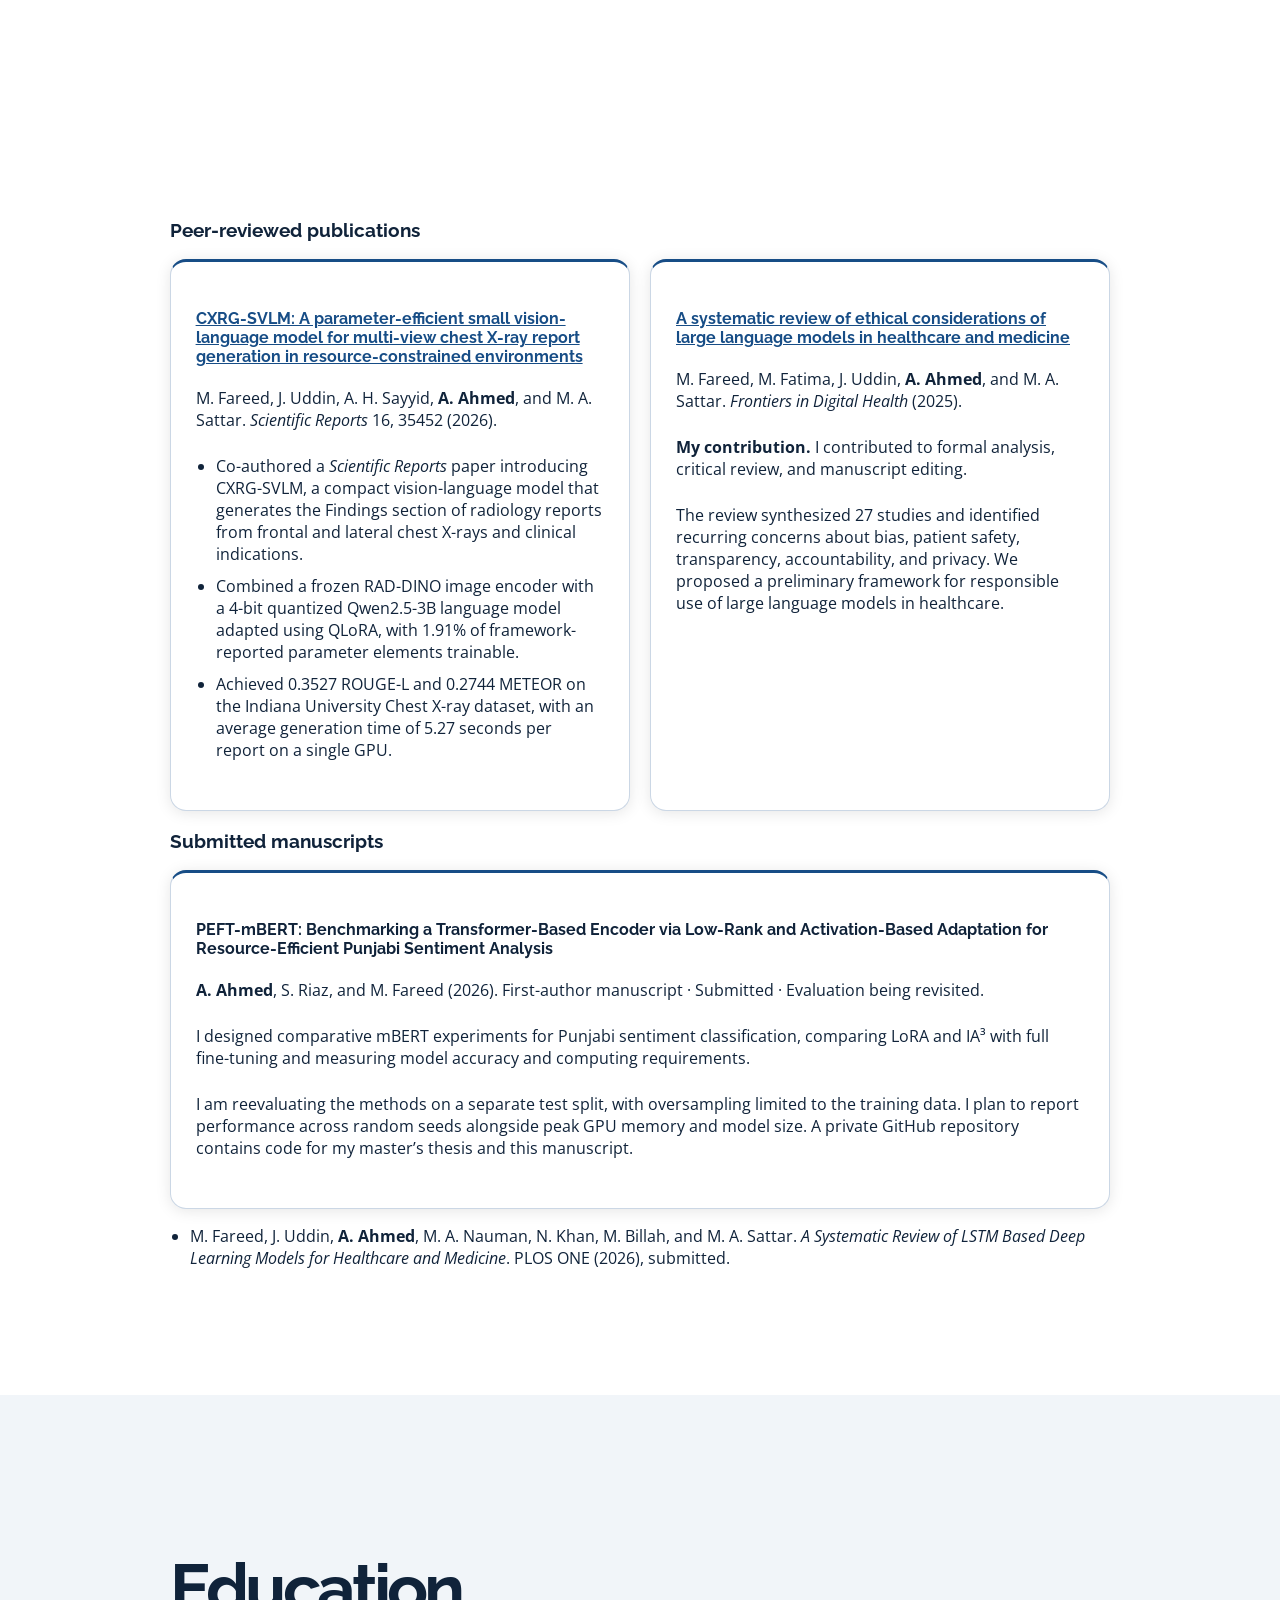
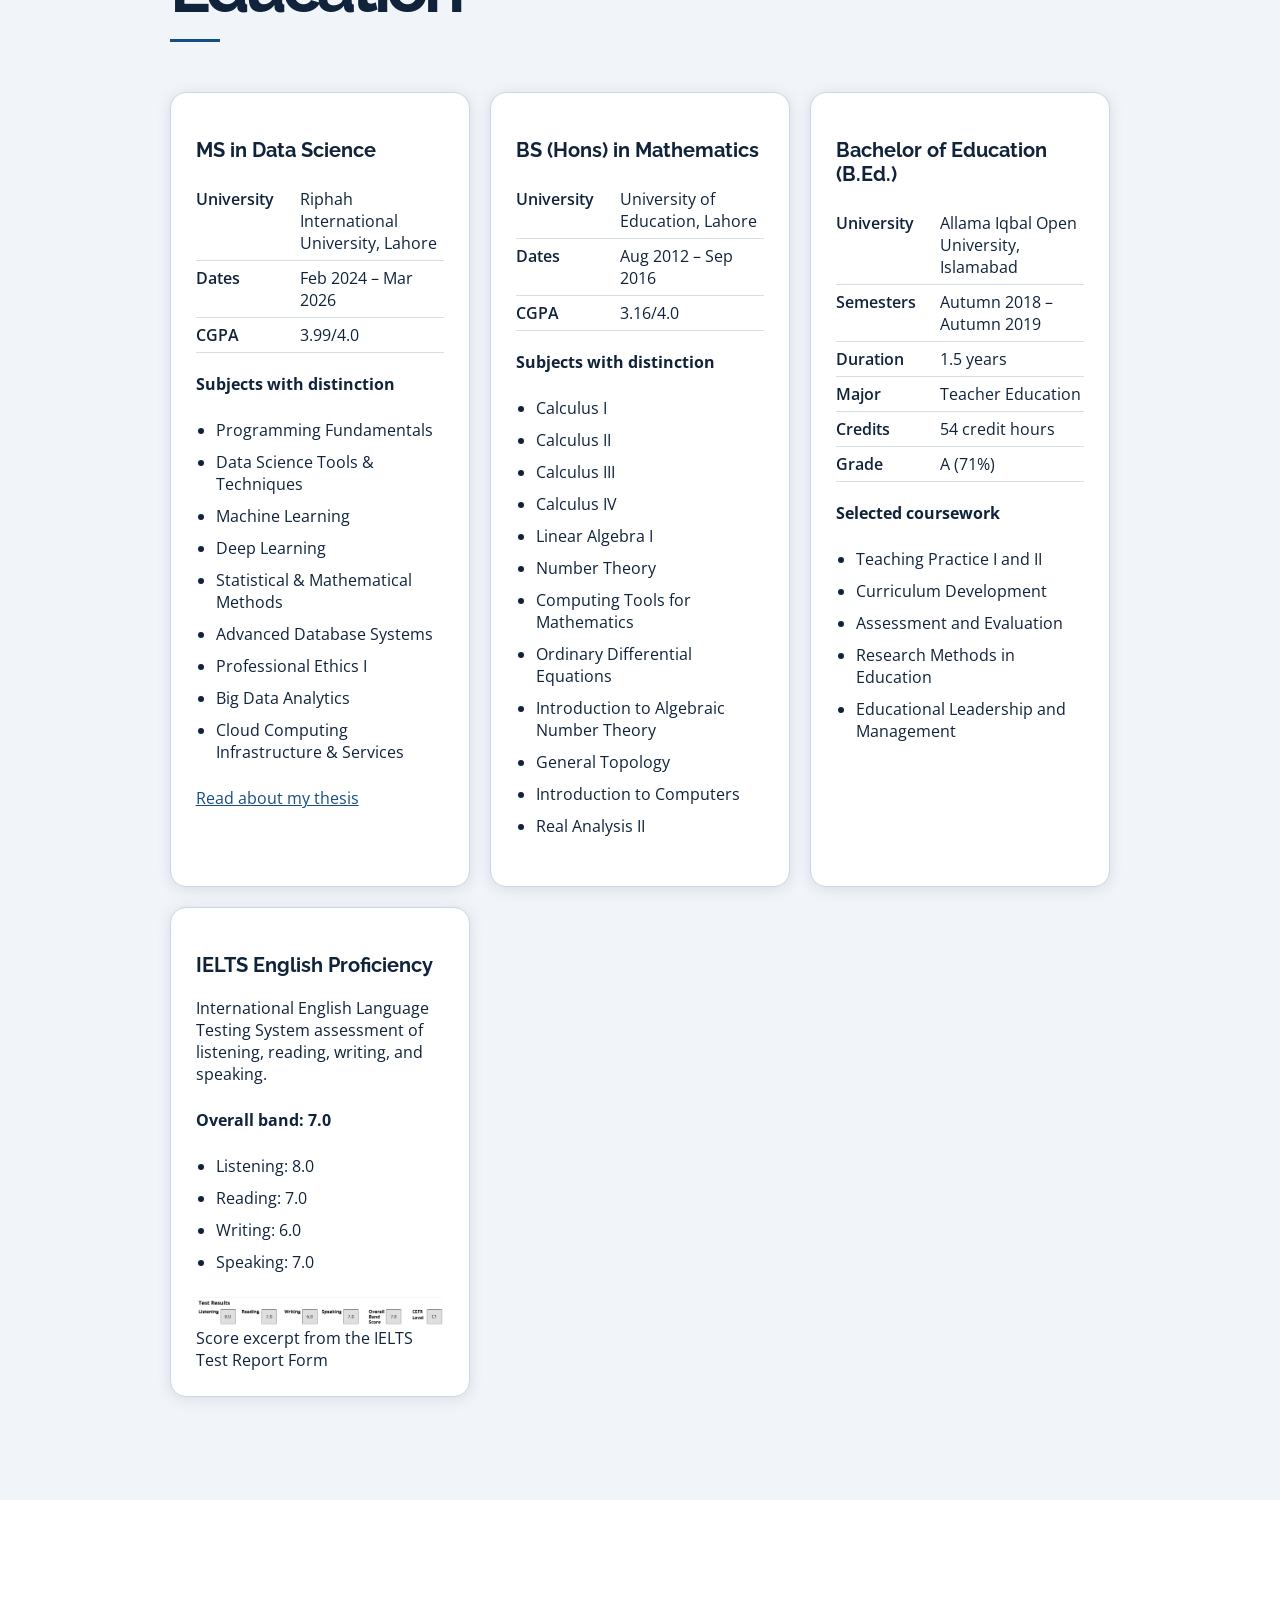
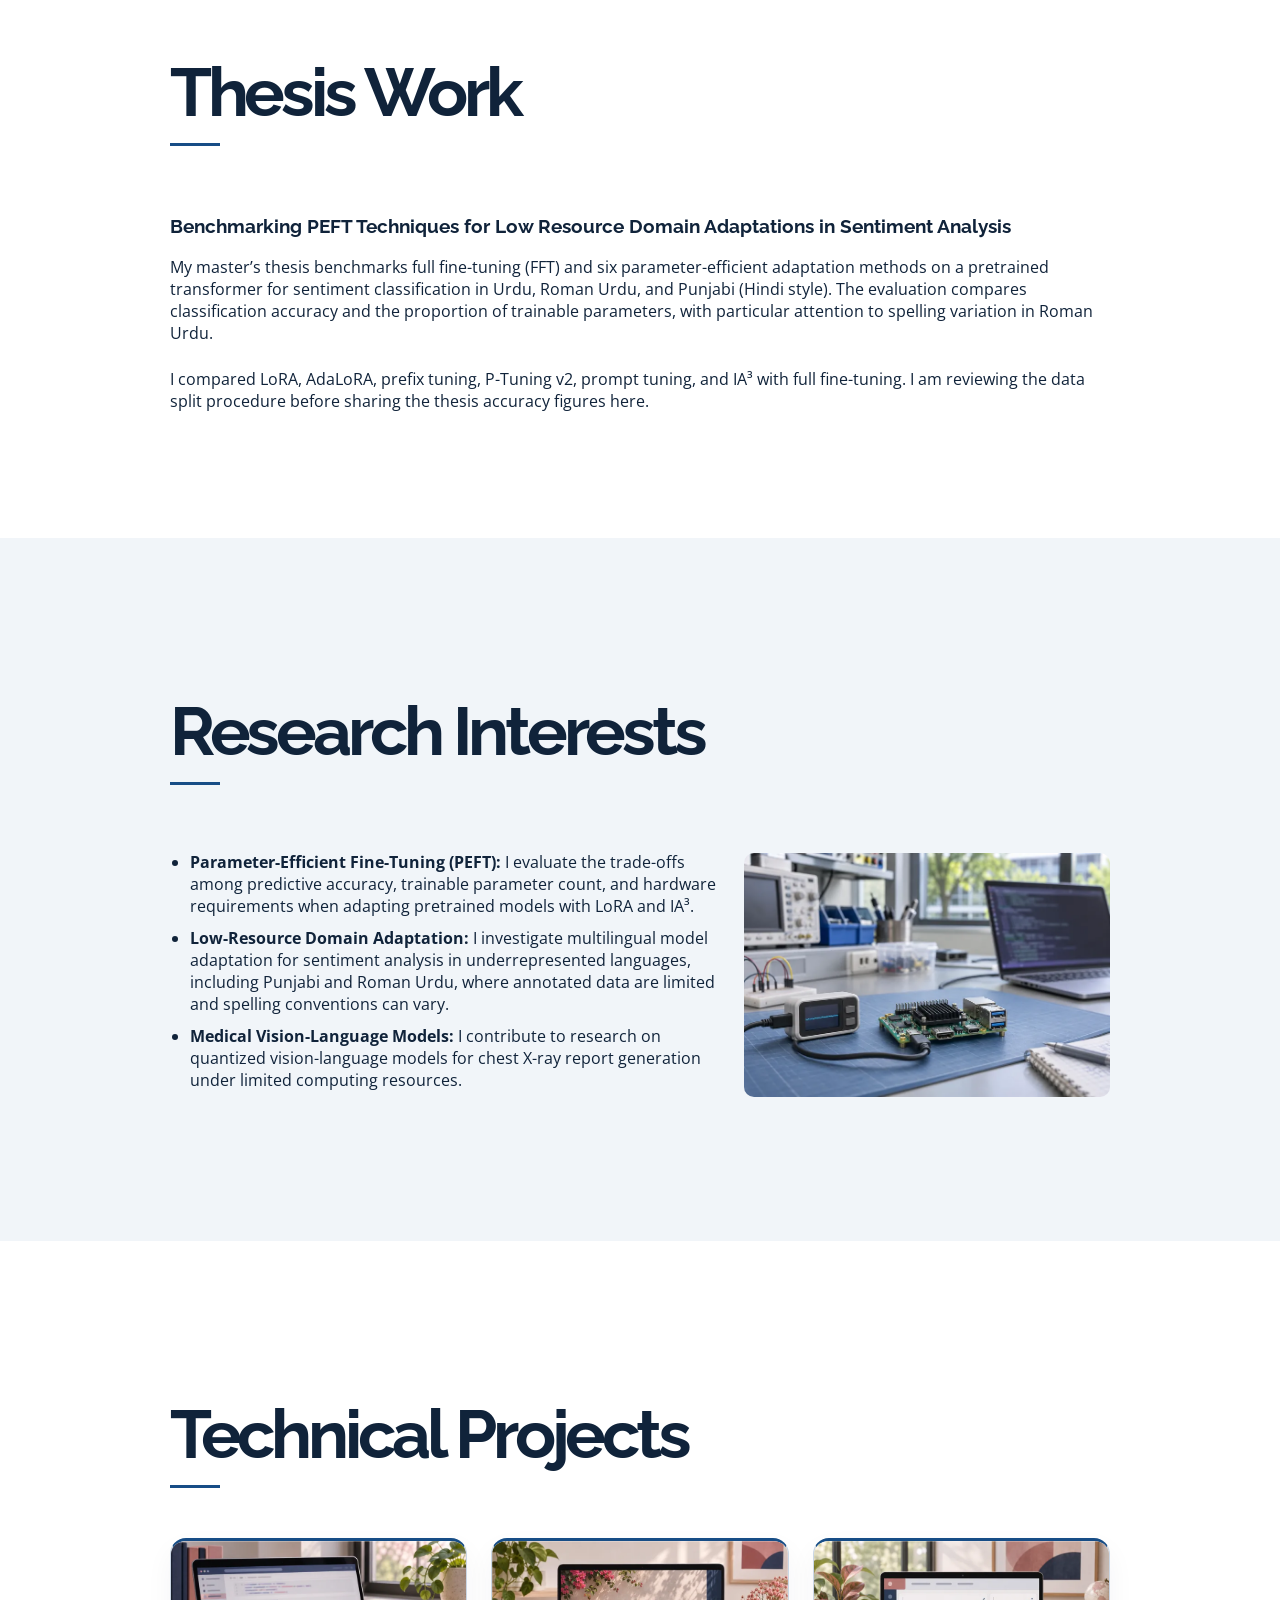
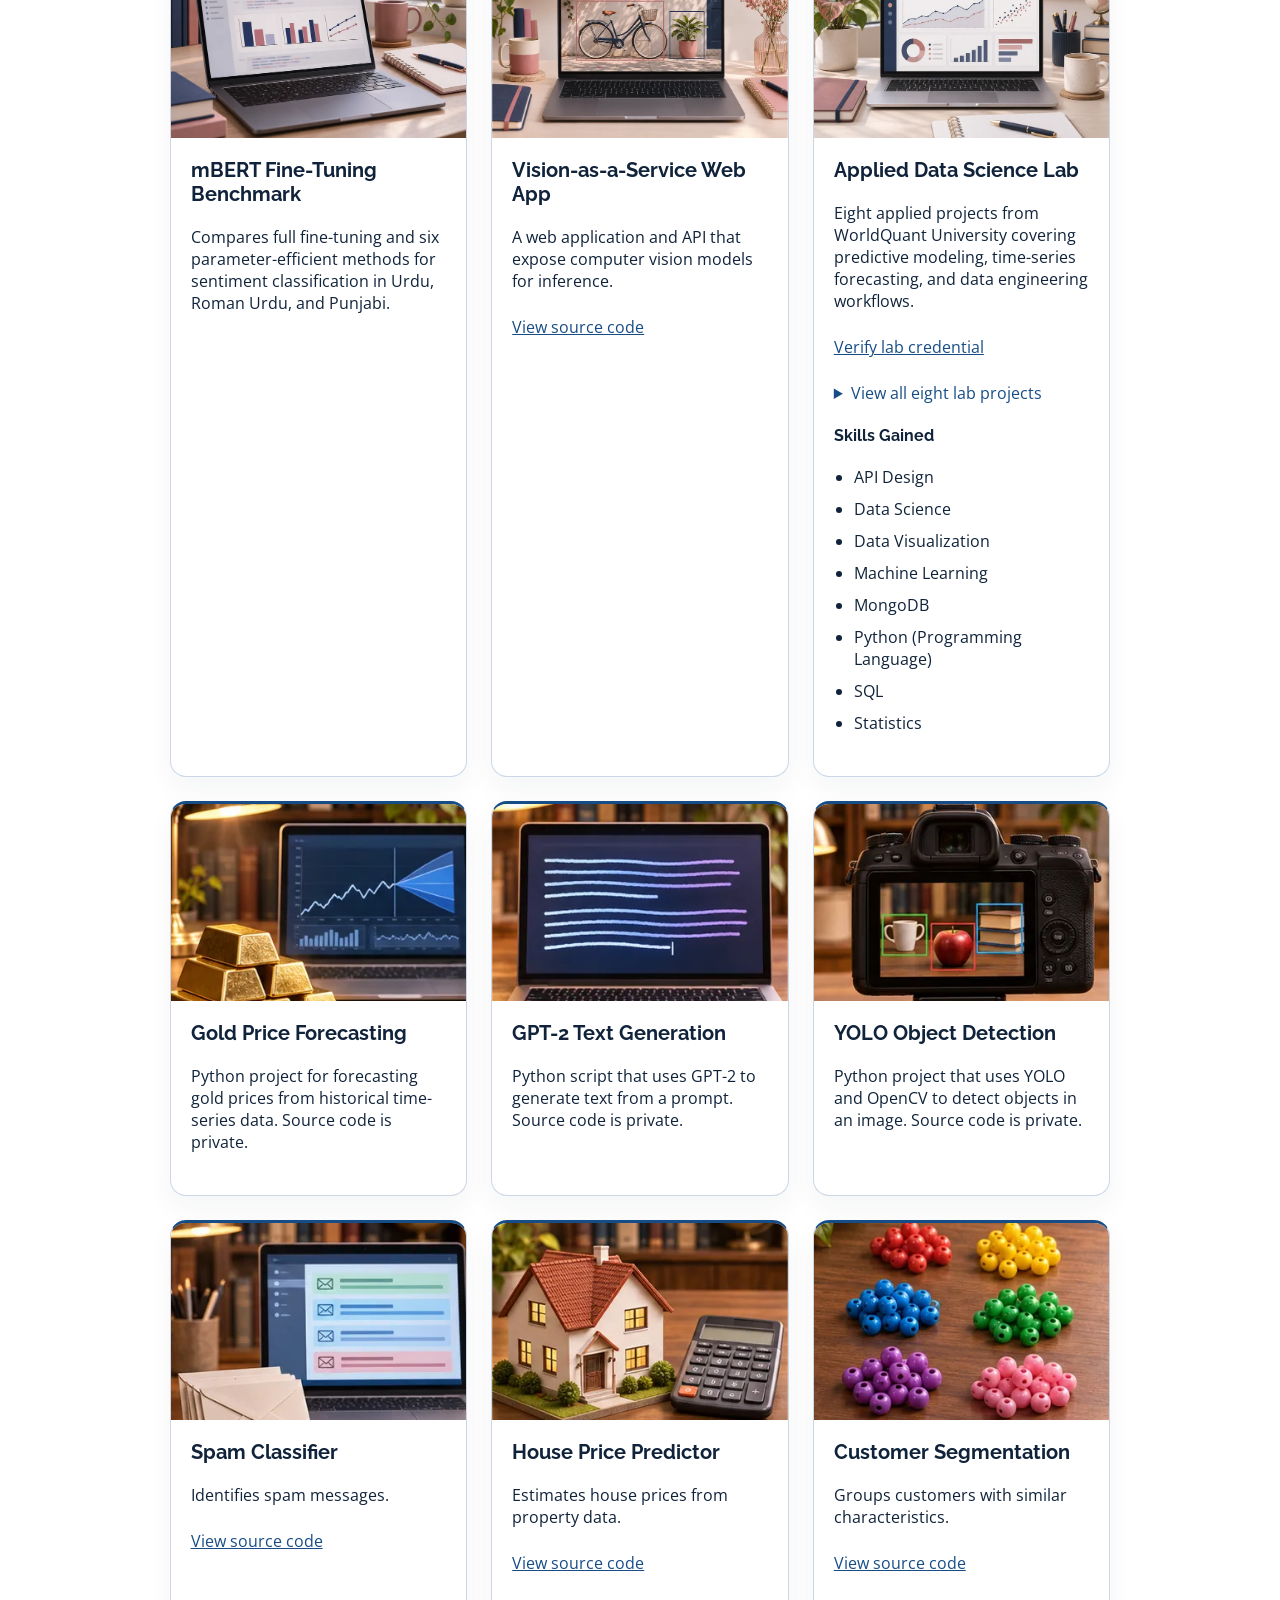
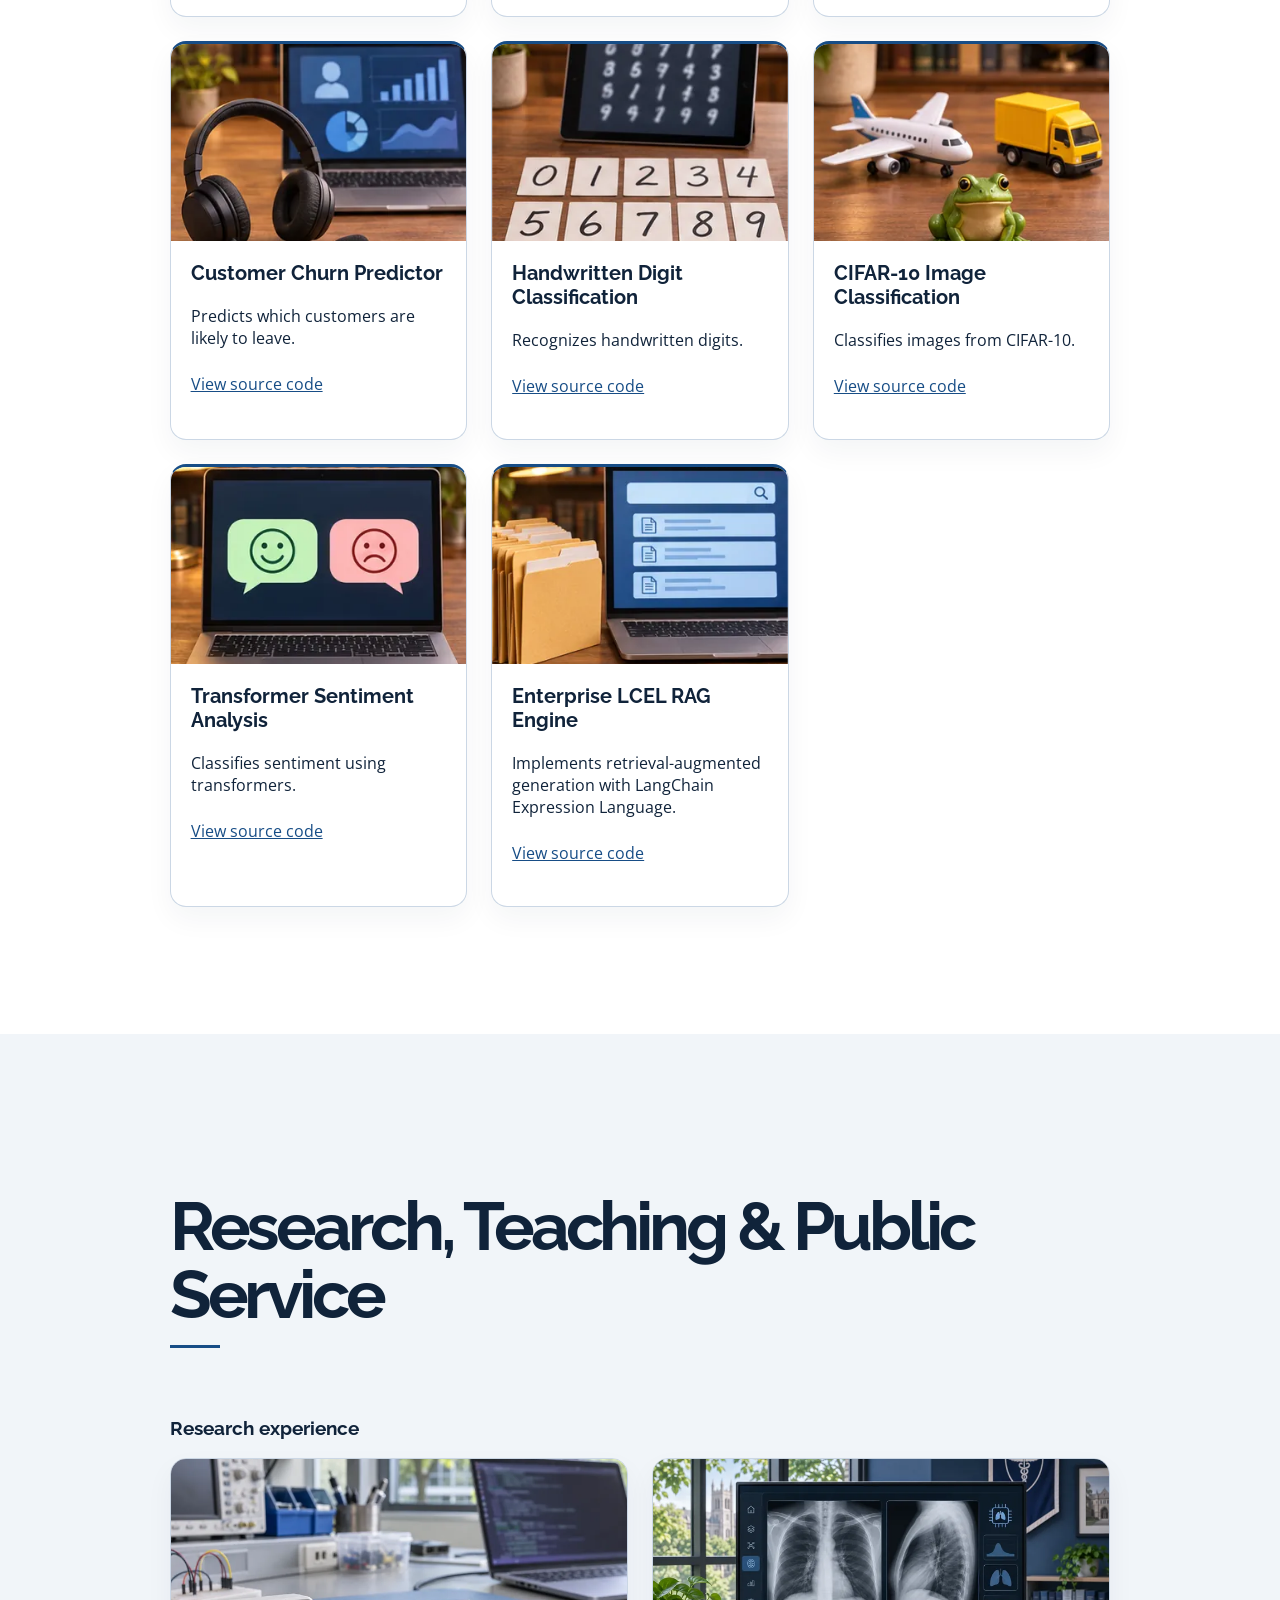
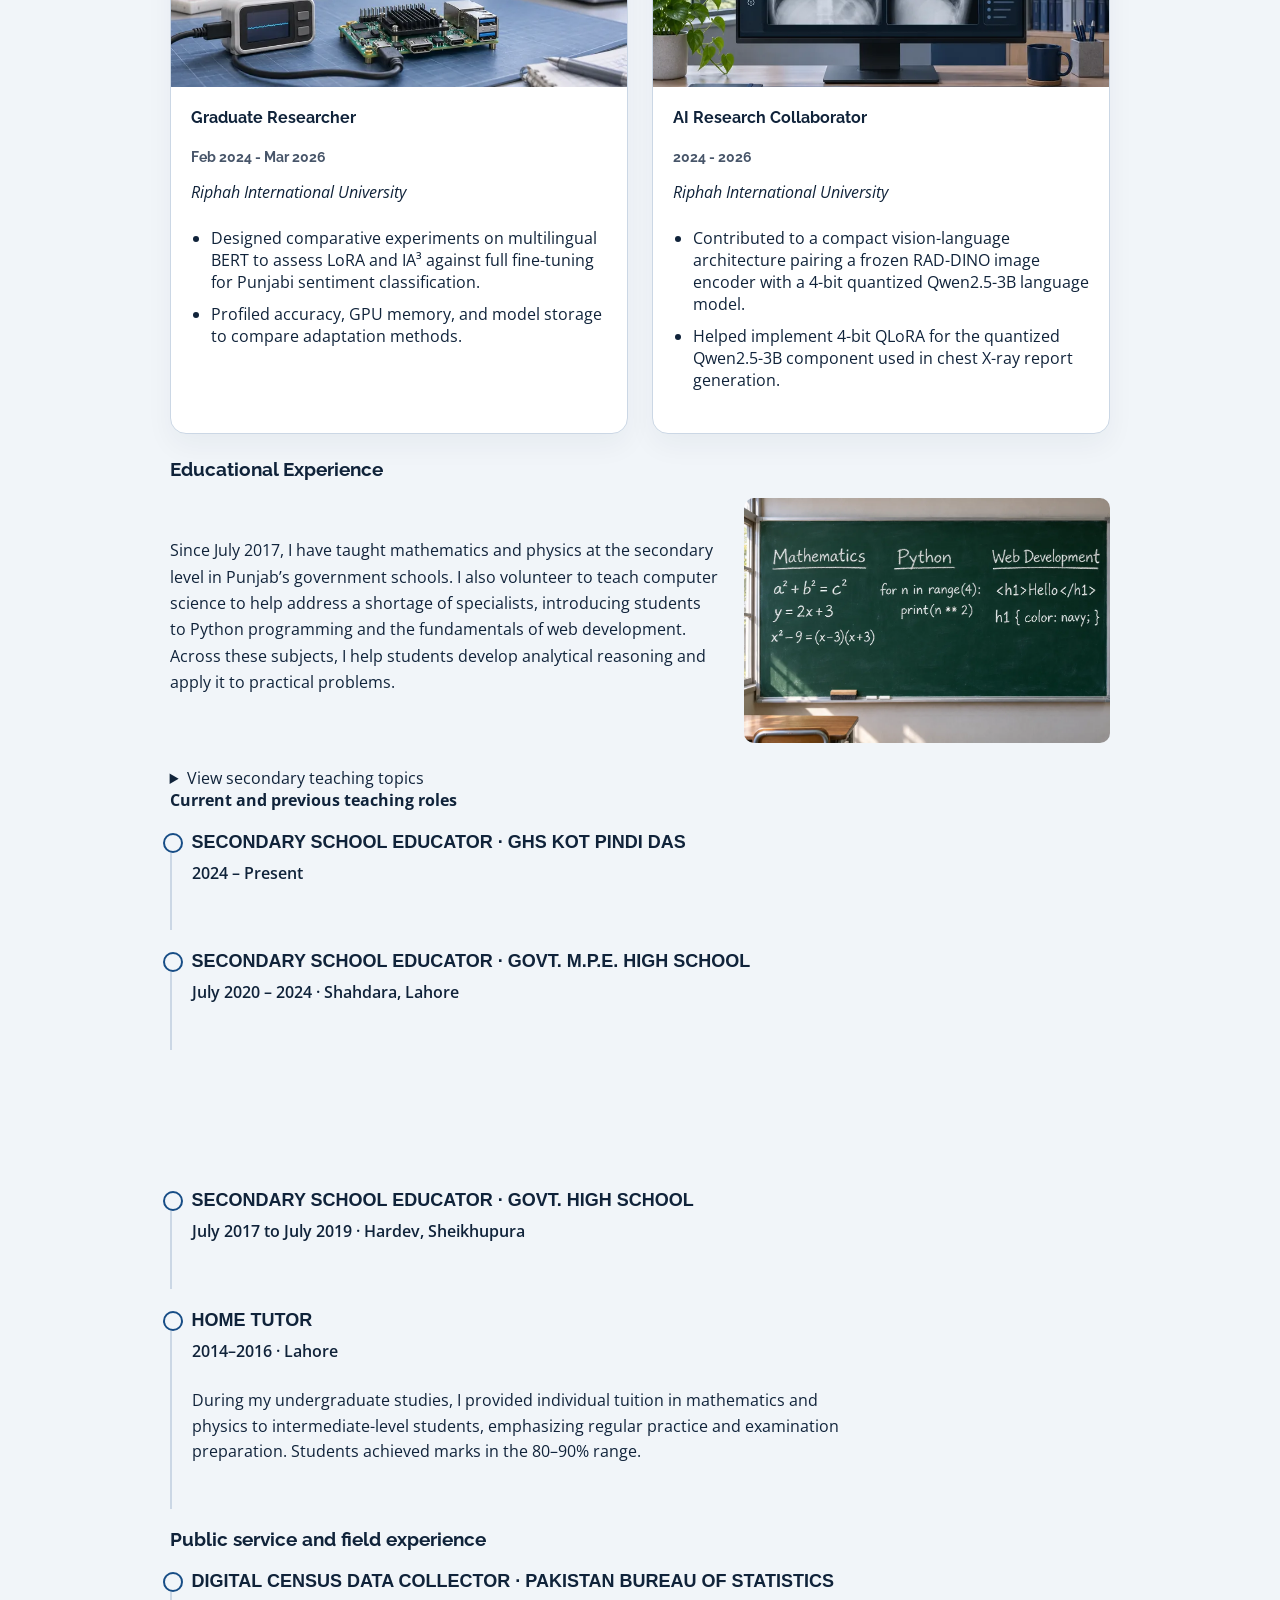
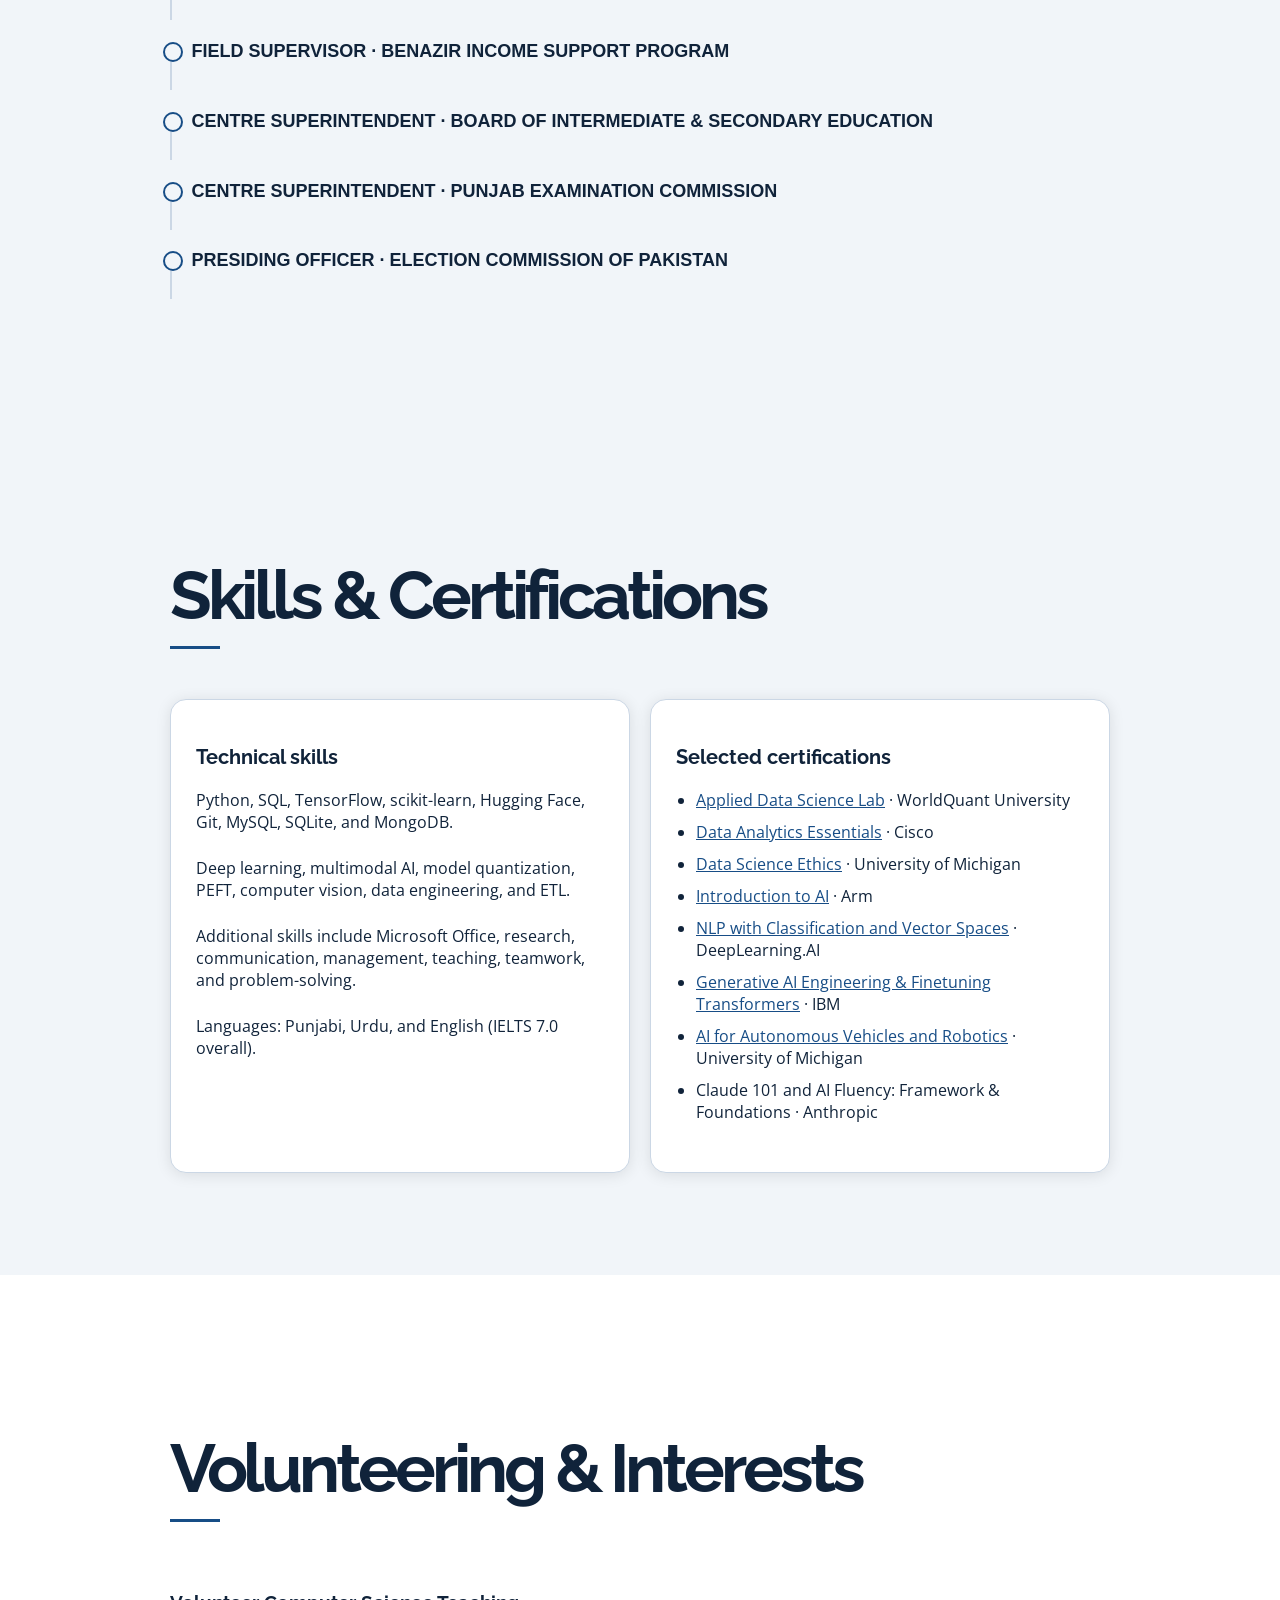
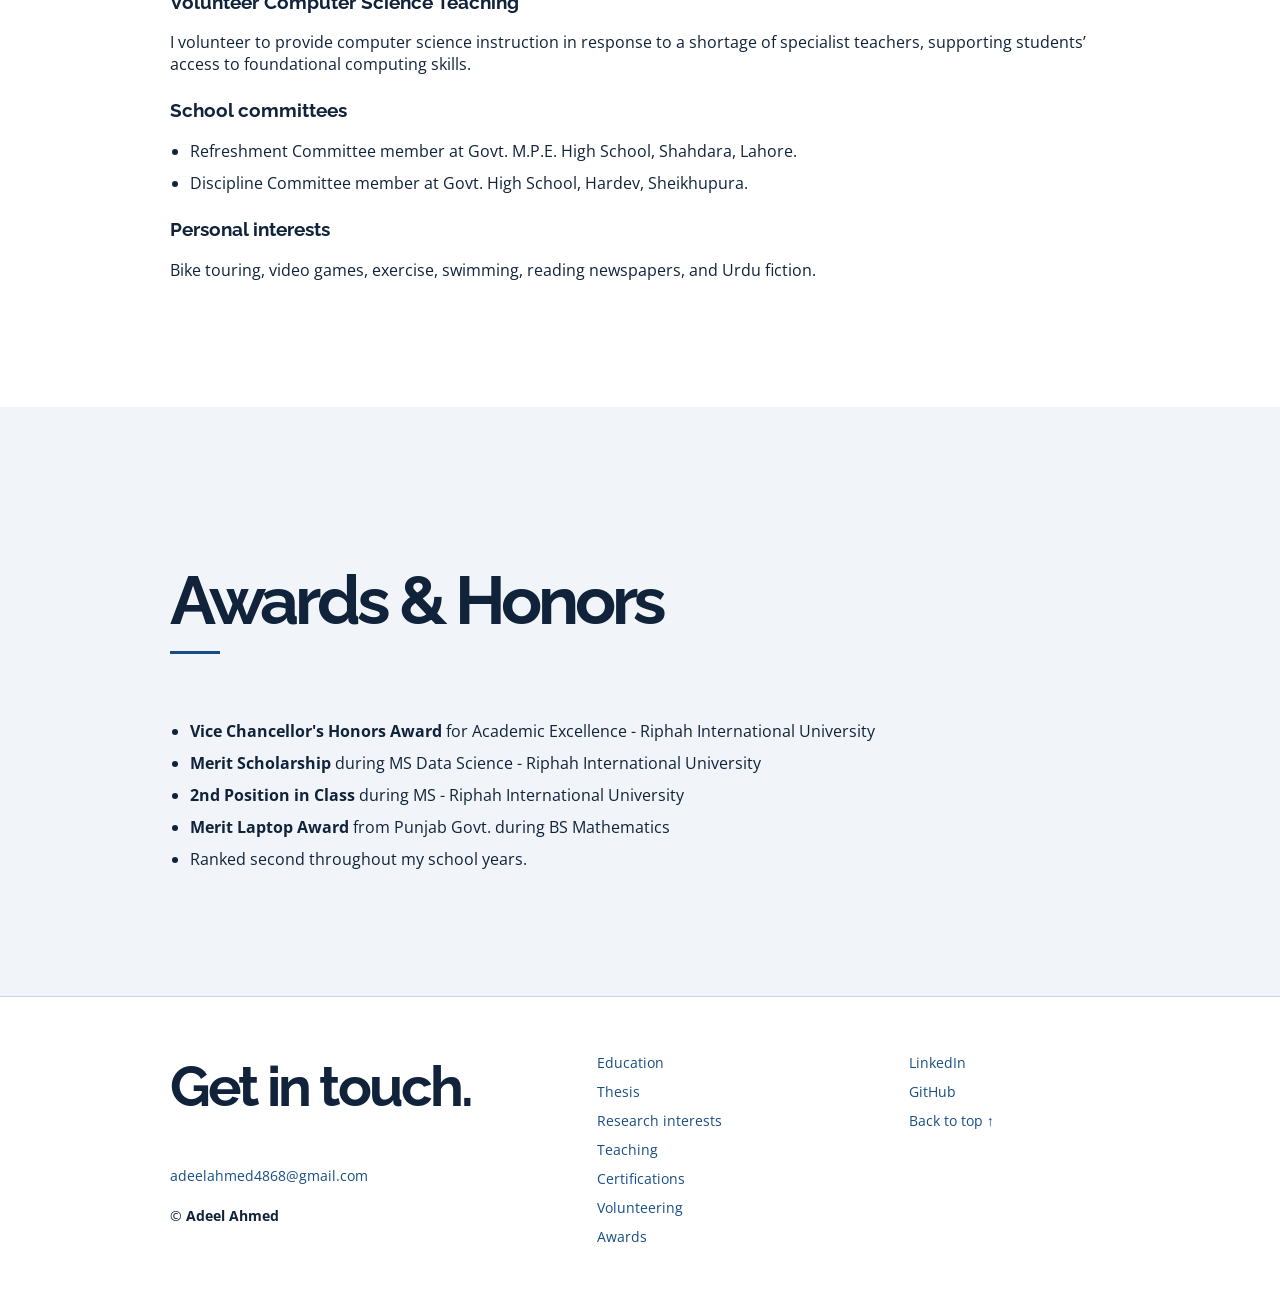
==== commit b901995b: "Improve classroom chalkboard readability" ====
--- a/index.html
+++ b/index.html
@@ -231,7 +231,7 @@
                 <div class="section-visual">
                     <p class="teaching-intro">Since July 2017, I have taught mathematics and physics at the secondary level in Punjab’s government schools. I also volunteer to teach computer science to help address a shortage of specialists, introducing students to Python programming and the fundamentals of web development. Across these subjects, I help students develop analytical reasoning and apply it to practical problems.</p>
                     <figure>
-                        <img src="stem-classroom-board.webp" width="900" height="600" loading="lazy" decoding="async" alt="Empty classroom with math equations, a Python loop, and HTML and CSS examples on the chalkboard">
+                        <img src="classroom-chalkboard.webp" width="1100" height="733" loading="lazy" decoding="async" alt="Empty classroom with math equations, a Python loop, and HTML and CSS examples on the chalkboard">
                     </figure>
                 </div>
                 <details>
